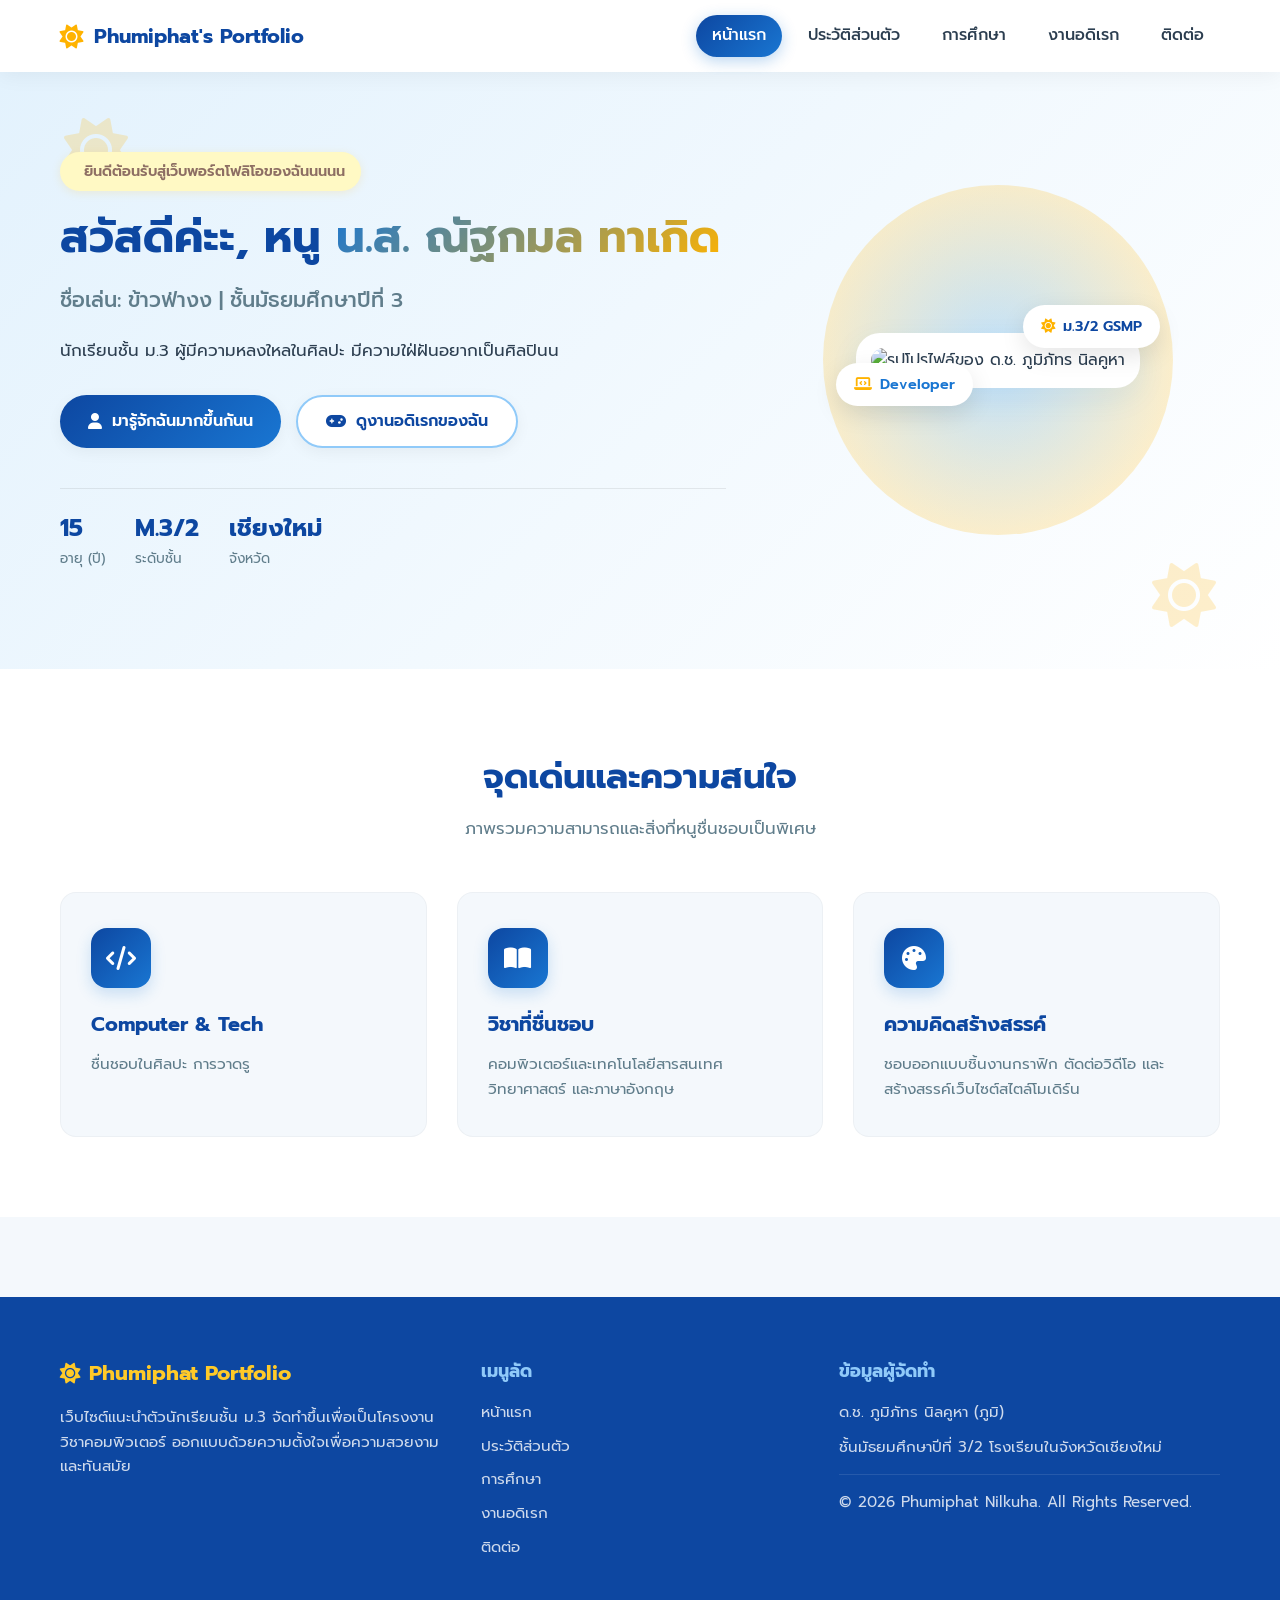
==== index.html @ 6ea79f7c "Update index.html" ====
<!DOCTYPE html>
<html lang="th">
<head>
    <meta charset="UTF-8">
    <meta name="viewport" content="width=device-width, initial-scale=1.0">
    <title>หน้าแรก - Modern Student Portfolio | น.ส. ณัฐกมล ทาเกิด</title>
    <link rel="stylesheet" href="style.css">
    <link href="https://fonts.googleapis.com/css2?family=Prompt:wght@300;400;500;600;700&display=swap" rel="stylesheet">
    <link rel="stylesheet" href="https://cdnjs.cloudflare.com/ajax/libs/font-awesome/6.4.0/css/all.min.css">
</head>
<body>
    <!-- Navigation Bar -->
    <header class="header">
        <div class="nav-container">
            <a href="index.html" class="logo">
                <i class="fa-solid fa-sun logo-icon"></i>
                <span>Phumiphat's Portfolio</span>
            </a>
            <input type="checkbox" id="nav-toggle" class="nav-toggle">
            <label for="nav-toggle" class="nav-toggle-label">
                <span></span>
            </label>
            <nav class="nav-menu">
                <a href="index.html" class="nav-link active">หน้าแรก</a>
                <a href="profile.html" class="nav-link">ประวัติส่วนตัว</a>
                <a href="education.html" class="nav-link">การศึกษา</a>
                <a href="hobby.html" class="nav-link">งานอดิเรก</a>
                <a href="contact.html" class="nav-link">ติดต่อ</a>
            </nav>
        </div>
    </header>

    <!-- Hero Section -->
    <main>
        <section class="hero-section">
            <div class="sunflower-decoration top-left"><i class="fa-solid fa-sun"></i></div>
            <div class="sunflower-decoration bottom-right"><i class="fa-solid fa-sun"></i></div>
            
            <div class="container hero-container">
                <div class="hero-content">
                    <div class="badge-welcome">
                        <i class="fa-solid fa-sparkles"></i> ยินดีต้อนรับสู่เว็บพอร์ตโฟลิโอของฉันนนนน
                    </div>
                    <h1>สวัสดีค่ะะ, หนู <span class="highlight-name">น.ส. ณัฐกมล ทาเกิด</span></h1>
                    <h2 class="hero-subtitle">ชื่อเล่น: ข้าวฟ่างง | ชั้นมัธยมศึกษาปีที่ 3</h2>
                    <p class="hero-description">
                        นักเรียนชั้น ม.3 ผู้มีความหลงใหลในศิลปะ มีความใฝ่ฝันอยากเป็นศิลปินน
                    </p>
                    <div class="hero-buttons">
                        <a href="profile.html" class="btn btn-primary">
                            <i class="fa-solid fa-user"></i> มารู้จักฉันมากขึ้นกันน
                        </a>
                        <a href="hobby.html" class="btn btn-secondary">
                            <i class="fa-solid fa-gamepad"></i> ดูงานอดิเรกของฉัน
                        </a>
                    </div>
                    <div class="hero-stats">
                        <div class="stat-item">
                            <span class="stat-num">15</span>
                            <span class="stat-label">อายุ (ปี)</span>
                        </div>
                        <div class="stat-item">
                            <span class="stat-num">M.3/2</span>
                            <span class="stat-label">ระดับชั้น</span>
                        </div>
                        <div class="stat-item">
                            <span class="stat-num">เชียงใหม่</span>
                            <span class="stat-label">จังหวัด</span>
                        </div>
                    </div>
                </div>
                
                <div class="hero-image-wrapper">
                    <div class="profile-glow-bg"></div>
                    <div class="image-card">
                        <img src="images/profile.jpg" alt="รูปโปรไฟล์ของ ด.ช. ภูมิภัทร นิลคูหา">
                        <div class="floating-badge badge-1">
                            <i class="fa-solid fa-laptop-code"></i> Developer 
                        </div>
                        <div class="floating-badge badge-2">
                            <i class="fa-solid fa-sun"></i> ม.3/2 GSMP
                        </div>
                    </div>
                </div>
            </div>
        </section>

        <!-- Quick Highlight Section -->
        <section class="highlights-section">
            <div class="container">
                <div class="section-header">
                    <h2>จุดเด่นและความสนใจ</h2>
                    <p>ภาพรวมความสามารถและสิ่งที่หนูชื่นชอบเป็นพิเศษ</p>
                </div>
                <div class="highlight-grid">
                    <div class="highlight-card">
                        <div class="icon-box"><i class="fa-solid fa-code"></i></div>
                        <h3>Computer & Tech</h3>
                        <p>ชื่นชอบในศิลปะ การวาดรู</p>
                    </div>
                    <div class="highlight-card">
                        <div class="icon-box"><i class="fa-solid fa-book-open"></i></div>
                        <h3>วิชาที่ชื่นชอบ</h3>
                        <p>คอมพิวเตอร์และเทคโนโลยีสารสนเทศ วิทยาศาสตร์ และภาษาอังกฤษ</p>
                    </div>
                    <div class="highlight-card">
                        <div class="icon-box"><i class="fa-solid fa-palette"></i></div>
                        <h3>ความคิดสร้างสรรค์</h3>
                        <p>ชอบออกแบบชิ้นงานกราฟิก ตัดต่อวิดีโอ และสร้างสรรค์เว็บไซต์สไตล์โมเดิร์น</p>
                    </div>
                </div>
            </div>
        </section>
    </main>

    <!-- Footer -->
    <footer class="footer">
        <div class="container footer-content">
            <div class="footer-col">
                <h3><i class="fa-solid fa-sun"></i> Phumiphat Portfolio</h3>
                <p>เว็บไซต์แนะนำตัวนักเรียนชั้น ม.3 จัดทำขึ้นเพื่อเป็นโครงงานวิชาคอมพิวเตอร์ ออกแบบด้วยความตั้งใจเพื่อความสวยงามและทันสมัย</p>
            </div>
            <div class="footer-col">
                <h4>เมนูลัด</h4>
                <ul>
                    <li><a href="index.html">หน้าแรก</a></li>
                    <li><a href="profile.html">ประวัติส่วนตัว</a></li>
                    <li><a href="education.html">การศึกษา</a></li>
                    <li><a href="hobby.html">งานอดิเรก</a></li>
                    <li><a href="contact.html">ติดต่อ</a></li>
                </ul>
            </div>
            <div class="footer-col">
                <h4>ข้อมูลผู้จัดทำ</h4>
                <p>ด.ช. ภูมิภัทร นิลคูหา (ภูมิ)</p>
                <p>ชั้นมัธยมศึกษาปีที่ 3/2 โรงเรียนในจังหวัดเชียงใหม่</p>
                <p class="copyright">&copy; 2026 Phumiphat Nilkuha. All Rights Reserved.</p>
            </div>
        </div>
    </footer>
</body>
</html>
---- style.css ----
/* ========================================
   CSS STYLESHEET - Modern Student Portfolio
   Color Palette: Blue & Sunny Yellow Tones
   ======================================== */

:root {
    --primary-blue: #1976D2;
    --dark-blue: #0D47A1;
    --light-blue: #42A5F5;
    --pale-blue: #E3F2FD;
    --sky-blue: #90CAF9;
    --sunny-yellow: #FFB300;
    --bright-yellow: #FFCA28;
    --light-yellow: #FFF9C4;
    --white: #FFFFFF;
    --gray-bg: #F4F8FC;
    --text-dark: #2C3E50;
    --text-muted: #607D8B;
    --shadow: 0 10px 30px rgba(25, 118, 210, 0.08);
    --shadow-hover: 0 15px 35px rgba(25, 118, 210, 0.15);
    --border-radius: 16px;
    --transition: all 0.3s ease;
}

* {
    margin: 0;
    padding: 0;
    box-sizing: border-box;
}

body {
    font-family: 'Prompt', sans-serif;
    background-color: var(--gray-bg);
    color: var(--text-dark);
    line-height: 1.6;
    overflow-x: hidden;
}

a {
    text-decoration: none;
    color: inherit;
}

ul {
    list-style: none;
}

.container {
    max-width: 1200px;
    margin: 0 auto;
    padding: 0 20px;
}

/* ========================================
   NAVIGATION BAR (Sticky & Modern)
   ======================================== */
.header {
    position: sticky;
    top: 0;
    left: 0;
    width: 100%;
    background: rgba(255, 255, 255, 0.95);
    backdrop-filter: blur(10px);
    box-shadow: 0 4px 20px rgba(0, 0, 0, 0.05);
    z-index: 1000;
}

.nav-container {
    max-width: 1200px;
    margin: 0 auto;
    padding: 15px 20px;
    display: flex;
    justify-content: space-between;
    align-items: center;
}

.logo {
    display: flex;
    align-items: center;
    gap: 10px;
    font-size: 1.25rem;
    font-weight: 700;
    color: var(--dark-blue);
}

.logo-icon {
    color: var(--sunny-yellow);
    font-size: 1.5rem;
    animation: spinSlow 10s linear infinite;
}

@keyframes spinSlow {
    0% { transform: rotate(0deg); }
    100% { transform: rotate(360deg); }
}

.nav-menu {
    display: flex;
    gap: 10px;
    align-items: center;
}

.nav-link {
    padding: 8px 16px;
    border-radius: 30px;
    font-weight: 500;
    color: var(--text-dark);
    transition: var(--transition);
}

.nav-link:hover {
    color: var(--primary-blue);
    background-color: var(--pale-blue);
}

.nav-link.active {
    color: var(--white);
    background: linear-gradient(135deg, var(--dark-blue), var(--primary-blue));
    box-shadow: 0 4px 15px rgba(25, 118, 210, 0.3);
}

.nav-toggle, .nav-toggle-label {
    display: none;
}

/* ========================================
   HERO SECTION
   ======================================== */
.hero-section {
    position: relative;
    padding: 80px 0 100px;
    background: linear-gradient(135deg, var(--pale-blue) 0%, #FFFFFF 100%);
    overflow: hidden;
}

.sunflower-decoration {
    position: absolute;
    font-size: 4rem;
    color: var(--sunny-yellow);
    opacity: 0.2;
    z-index: 1;
}

.sunflower-decoration.top-left {
    top: 30px;
    left: 5%;
    animation: floatAnim 6s ease-in-out infinite;
}

.sunflower-decoration.bottom-right {
    bottom: 20px;
    right: 5%;
    animation: floatAnim 8s ease-in-out infinite alternate;
}

@keyframes floatAnim {
    0% { transform: translateY(0px) rotate(0deg); }
    50% { transform: translateY(-15px) rotate(15deg); }
    100% { transform: translateY(0px) rotate(0deg); }
}

.hero-container {
    position: relative;
    z-index: 2;
    display: grid;
    grid-template-columns: 1.2fr 0.8fr;
    gap: 50px;
    align-items: center;
}

.hero-content {
    display: flex;
    flex-direction: column;
    gap: 20px;
}

.badge-welcome {
    display: inline-flex;
    align-items: center;
    gap: 8px;
    background-color: var(--light-yellow);
    color: #8D6E63;
    padding: 8px 16px;
    border-radius: 50px;
    font-size: 0.9rem;
    font-weight: 600;
    width: fit-content;
    box-shadow: 0 2px 10px rgba(255, 179, 0, 0.15);
}

.badge-welcome i {
    color: var(--sunny-yellow);
}

.hero-content h1 {
    font-size: 2.8rem;
    font-weight: 700;
    color: var(--dark-blue);
    line-height: 1.2;
}

.highlight-name {
    background: linear-gradient(135deg, var(--primary-blue), var(--sunny-yellow));
    -webkit-background-clip: text;
    -webkit-text-fill-color: transparent;
}

.hero-subtitle {
    font-size: 1.3rem;
    color: var(--text-muted);
    font-weight: 500;
}

.hero-description {
    font-size: 1.05rem;
    color: var(--text-dark);
    margin-bottom: 10px;
}

.hero-buttons {
    display: flex;
    gap: 15px;
    flex-wrap: wrap;
}

.btn {
    display: inline-flex;
    align-items: center;
    gap: 10px;
    padding: 12px 28px;
    border-radius: 30px;
    font-weight: 600;
    font-size: 1rem;
    transition: var(--transition);
    cursor: pointer;
    box-shadow: 0 4px 15px rgba(0,0,0,0.05);
}

.btn-primary {
    background: linear-gradient(135deg, var(--dark-blue), var(--primary-blue));
    color: var(--white);
    border: none;
}

.btn-primary:hover {
    transform: translateY(-3px);
    box-shadow: 0 8px 25px rgba(25, 118, 210, 0.3);
}

.btn-secondary {
    background-color: var(--white);
    color: var(--dark-blue);
    border: 2px solid var(--sky-blue);
}

.btn-secondary:hover {
    background-color: var(--pale-blue);
    transform: translateY(-3px);
}

.btn-large {
    padding: 15px 35px;
    font-size: 1.1rem;
}

.hero-stats {
    display: flex;
    gap: 30px;
    margin-top: 20px;
    padding-top: 20px;
    border-top: 1px solid rgba(0,0,0,0.08);
}

.stat-item {
    display: flex;
    flex-direction: column;
}

.stat-num {
    font-size: 1.5rem;
    font-weight: 700;
    color: var(--dark-blue);
}

.stat-label {
    font-size: 0.85rem;
    color: var(--text-muted);
}

/* Hero Image & Cards */
.hero-image-wrapper {
    position: relative;
    display: flex;
    justify-content: center;
    align-items: center;
}

.profile-glow-bg {
    position: absolute;
    width: 350px;
    height: 350px;
    background: radial-gradient(circle, rgba(66, 165, 245, 0.3) 0%, rgba(255, 179, 0, 0.2) 70%, transparent 100%);
    border-radius: 50%;
    z-index: 1;
}

.image-card {
    position: relative;
    z-index: 2;
    background: var(--white);
    padding: 15px;
    border-radius: 24px;
    box-shadow: var(--shadow);
    transition: var(--transition);
}

.image-card:hover {
    transform: translateY(-8px);
    box-shadow: var(--shadow-hover);
}

.image-card img {
    width: 100%;
    max-width: 360px;
    height: 400px;
    object-fit: cover;
    border-radius: 18px;
}

.floating-badge {
    position: absolute;
    background: var(--white);
    padding: 10px 18px;
    border-radius: 50px;
    font-weight: 600;
    font-size: 0.9rem;
    box-shadow: 0 8px 25px rgba(0,0,0,0.1);
    display: flex;
    align-items: center;
    gap: 8px;
    z-index: 3;
}

.badge-1 {
    top: 30px;
    left: -20px;
    color: var(--primary-blue);
}

.badge-1 i {
    color: var(--sunny-yellow);
}

.badge-2 {
    bottom: 40px;
    right: -20px;
    color: var(--dark-blue);
}

.badge-2 i {
    color: var(--sunny-yellow);
}

/* ========================================
   HIGHLIGHTS SECTION (Index)
   ======================================== */
.highlights-section {
    padding: 80px 0;
    background-color: var(--white);
}

.section-header {
    text-align: center;
    max-width: 700px;
    margin: 0 auto 50px;
}

.section-header h2 {
    font-size: 2.2rem;
    color: var(--dark-blue);
    margin-bottom: 10px;
}

.section-header p {
    color: var(--text-muted);
    font-size: 1.05rem;
}

.highlight-grid {
    display: grid;
    grid-template-columns: repeat(3, 1fr);
    gap: 30px;
}

.highlight-card {
    background: var(--gray-bg);
    padding: 35px 30px;
    border-radius: var(--border-radius);
    transition: var(--transition);
    border: 1px solid rgba(0,0,0,0.03);
}

.highlight-card:hover {
    transform: translateY(-8px);
    background: var(--white);
    box-shadow: var(--shadow-hover);
    border-color: var(--sky-blue);
}

.icon-box {
    width: 60px;
    height: 60px;
    background: linear-gradient(135deg, var(--dark-blue), var(--primary-blue));
    color: var(--white);
    display: flex;
    align-items: center;
    justify-content: center;
    border-radius: 16px;
    font-size: 1.5rem;
    margin-bottom: 20px;
    box-shadow: 0 6px 15px rgba(25, 118, 210, 0.2);
}

.highlight-card h3 {
    font-size: 1.25rem;
    color: var(--dark-blue);
    margin-bottom: 12px;
}

.highlight-card p {
    color: var(--text-muted);
    font-size: 0.95rem;
}

/* ========================================
   COMMON PAGE STYLES
   ======================================== */
.page-main {
    padding: 60px 0 90px;
}

.page-title-box {
    text-align: center;
    margin-bottom: 50px;
}

.sub-title {
    display: inline-flex;
    align-items: center;
    gap: 6px;
    font-size: 0.85rem;
    font-weight: 700;
    color: var(--sunny-yellow);
    background-color: var(--light-yellow);
    padding: 6px 14px;
    border-radius: 30px;
    margin-bottom: 15px;
    letter-spacing: 1px;
}

.page-title-box h1 {
    font-size: 2.5rem;
    color: var(--dark-blue);
    margin-bottom: 10px;
}

.page-title-box p {
    color: var(--text-muted);
    font-size: 1.1rem;
}

/* ========================================
   PROFILE PAGE STYLES
   ======================================== */
.profile-grid-layout {
    display: grid;
    grid-template-columns: 0.9fr 1.1fr;
    gap: 40px;
    align-items: start;
    margin-bottom: 40px;
}

.profile-card-left {
    background: var(--white);
    padding: 25px;
    border-radius: var(--border-radius);
    box-shadow: var(--shadow);
    text-align: center;
}

.profile-img-box img {
    width: 100%;
    height: 420px;
    object-fit: cover;
    border-radius: 12px;
}

.profile-status-badge {
    margin-top: 20px;
    display: inline-flex;
    align-items: center;
    gap: 8px;
    background-color: var(--pale-blue);
    color: var(--dark-blue);
    padding: 8px 16px;
    border-radius: 30px;
    font-weight: 600;
    font-size: 0.95rem;
}

.profile-card-right {
    background: var(--white);
    padding: 40px;
    border-radius: var(--border-radius);
    box-shadow: var(--shadow);
}

.profile-card-right h2 {
    font-size: 1.8rem;
    color: var(--dark-blue);
    margin-bottom: 25px;
    padding-bottom: 12px;
    border-bottom: 2px solid var(--pale-blue);
}

.info-table-box {
    display: flex;
    flex-direction: column;
    gap: 16px;
}

.info-row {
    display: flex;
    justify-content: space-between;
    padding: 12px 16px;
    background-color: var(--gray-bg);
    border-radius: 10px;
    transition: var(--transition);
}

.info-row:hover {
    background-color: var(--pale-blue);
    transform: translateX(4px);
}

.info-label {
    font-weight: 600;
    color: var(--dark-blue);
    display: flex;
    align-items: center;
    gap: 10px;
}

.info-label i {
    color: var(--primary-blue);
}

.info-value {
    color: var(--text-dark);
}

.about-me-box {
    background: var(--white);
    padding: 40px;
    border-radius: var(--border-radius);
    box-shadow: var(--shadow);
}

.about-me-box h3 {
    font-size: 1.5rem;
    color: var(--dark-blue);
    margin-bottom: 20px;
    display: flex;
    align-items: center;
    gap: 10px;
}

.about-me-box h3 i {
    color: var(--sunny-yellow);
}

.about-me-box p {
    color: var(--text-dark);
    font-size: 1.05rem;
    line-height: 1.8;
    margin-bottom: 25px;
}

.skills-tags {
    display: flex;
    gap: 12px;
    flex-wrap: wrap;
}

.skill-tag {
    background-color: var(--pale-blue);
    color: var(--dark-blue);
    padding: 8px 18px;
    border-radius: 30px;
    font-weight: 600;
    font-size: 0.9rem;
    border: 1px solid var(--sky-blue);
}

/* ========================================
   EDUCATION PAGE (Timeline)
   ======================================== */
.timeline-container {
    position: relative;
    max-width: 900px;
    margin: 0 auto 50px;
    padding-left: 40px;
}

.timeline-container::before {
    content: '';
    position: absolute;
    left: 15px;
    top: 10px;
    bottom: 10px;
    width: 4px;
    background: linear-gradient(to bottom, var(--dark-blue), var(--sunny-yellow));
    border-radius: 4px;
}

.timeline-item {
    position: relative;
    margin-bottom: 40px;
}

.timeline-dot {
    position: absolute;
    left: -40px;
    top: 0;
    width: 36px;
    height: 36px;
    background: var(--dark-blue);
    color: var(--white);
    border-radius: 50%;
    display: flex;
    align-items: center;
    justify-content: center;
    font-size: 0.9rem;
    box-shadow: 0 0 0 5px var(--pale-blue);
}

.future-dot {
    background: var(--sunny-yellow);
    color: var(--dark-blue);
}

.timeline-content {
    background: var(--white);
    padding: 30px;
    border-radius: var(--border-radius);
    box-shadow: var(--shadow);
    transition: var(--transition);
    border-left: 5px solid var(--primary-blue);
}

.future-content {
    border-left-color: var(--sunny-yellow);
}

.timeline-content:hover {
    transform: translateY(-5px);
    box-shadow: var(--shadow-hover);
}

.timeline-year {
    display: inline-block;
    background-color: var(--pale-blue);
    color: var(--dark-blue);
    padding: 4px 12px;
    border-radius: 20px;
    font-size: 0.85rem;
    font-weight: 600;
    margin-bottom: 10px;
}

.timeline-content h3 {
    font-size: 1.4rem;
    color: var(--dark-blue);
    margin-bottom: 8px;
}

.timeline-school {
    color: var(--primary-blue);
    font-weight: 600;
    margin-bottom: 12px;
    display: flex;
    align-items: center;
    gap: 8px;
}

.timeline-content p:not(.timeline-school) {
    color: var(--text-muted);
}

.edu-highlights-grid {
    display: grid;
    grid-template-columns: 1fr 1fr;
    gap: 30px;
    max-width: 900px;
    margin: 0 auto;
}

.edu-box {
    background: var(--white);
    padding: 35px;
    border-radius: var(--border-radius);
    box-shadow: var(--shadow);
}

.edu-box h3 {
    font-size: 1.3rem;
    color: var(--dark-blue);
    margin-bottom: 20px;
    display: flex;
    align-items: center;
    gap: 10px;
}

.edu-box h3 i {
    color: var(--sunny-yellow);
}

.edu-list {
    display: flex;
    flex-direction: column;
    gap: 12px;
}

.edu-list li {
    font-size: 1.05rem;
    color: var(--text-dark);
}

.subject-tags {
    display: flex;
    flex-direction: column;
    gap: 12px;
}

.subject-tag {
    background-color: var(--gray-bg);
    padding: 12px 16px;
    border-radius: 10px;
    font-weight: 600;
    color: var(--dark-blue);
    display: flex;
    align-items: center;
    gap: 10px;
    border: 1px solid rgba(0,0,0,0.03);
    transition: var(--transition);
}

.subject-tag:hover {
    background-color: var(--pale-blue);
    transform: translateX(4px);
}

.subject-tag i {
    color: var(--sunny-yellow);
}

/* ========================================
   HOBBY PAGE STYLES
   ======================================== */
.hobby-grid {
    display: grid;
    grid-template-columns: repeat(3, 1fr);
    gap: 30px;
}

.hobby-card {
    background: var(--white);
    padding: 35px 30px;
    border-radius: var(--border-radius);
    box-shadow: var(--shadow);
    transition: var(--transition);
    border-top: 5px solid var(--primary-blue);
    display: flex;
    flex-direction: column;
    align-items: flex-start;
}

.hobby-card:nth-child(even) {
    border-top-color: var(--sunny-yellow);
}

.hobby-card:hover {
    transform: translateY(-8px);
    box-shadow: var(--shadow-hover);
}

.hobby-icon-bg {
    width: 65px;
    height: 65px;
    background: linear-gradient(135deg, var(--pale-blue), var(--sky-blue));
    color: var(--dark-blue);
    display: flex;
    align-items: center;
    justify-content: center;
    border-radius: 18px;
    font-size: 1.7rem;
    margin-bottom: 20px;
    box-shadow: 0 6px 15px rgba(25, 118, 210, 0.1);
}

.hobby-card h3 {
    font-size: 1.3rem;
    color: var(--dark-blue);
    margin-bottom: 12px;
}

.hobby-card p {
    color: var(--text-muted);
    font-size: 0.95rem;
    margin-bottom: 20px;
    flex-grow: 1;
}

.hobby-tag {
    background-color: var(--gray-bg);
    color: var(--primary-blue);
    padding: 6px 14px;
    border-radius: 20px;
    font-size: 0.85rem;
    font-weight: 600;
}

/* ========================================
   CONTACT PAGE STYLES
   ======================================== */
.contact-layout {
    max-width: 900px;
    margin: 0 auto;
    display: flex;
    flex-direction: column;
    gap: 40px;
}

.contact-cards-grid {
    display: grid;
    grid-template-columns: repeat(2, 1fr);
    gap: 25px;
}

.contact-card-item {
    background: var(--white);
    padding: 30px;
    border-radius: var(--border-radius);
    box-shadow: var(--shadow);
    text-align: center;
    transition: var(--transition);
}

.contact-card-item:hover {
    transform: translateY(-5px);
    box-shadow: var(--shadow-hover);
}

.contact-icon-box {
    width: 60px;
    height: 60px;
    background: linear-gradient(135deg, var(--dark-blue), var(--primary-blue));
    color: var(--white);
    display: flex;
    align-items: center;
    justify-content: center;
    border-radius: 50%;
    font-size: 1.4rem;
    margin: 0 auto 20px;
    box-shadow: 0 6px 15px rgba(25, 118, 210, 0.2);
}

.contact-card-item h3 {
    font-size: 1.2rem;
    color: var(--dark-blue);
    margin-bottom: 8px;
}

.contact-card-item p {
    color: var(--text-dark);
    font-weight: 600;
    font-size: 1.05rem;
    margin-bottom: 8px;
}

.contact-hint {
    font-size: 0.85rem;
    color: var(--text-muted);
}

.cta-contact-box {
    background: linear-gradient(135deg, var(--dark-blue), var(--primary-blue));
    color: var(--white);
    padding: 50px 40px;
    border-radius: var(--border-radius);
    text-align: center;
    box-shadow: var(--shadow-hover);
    position: relative;
    overflow: hidden;
}

.cta-icon {
    font-size: 3rem;
    color: var(--sunny-yellow);
    margin-bottom: 20px;
}

.cta-contact-box h2 {
    font-size: 2rem;
    margin-bottom: 15px;
}

.cta-contact-box p {
    max-width: 650px;
    margin: 0 auto 30px;
    font-size: 1.05rem;
    opacity: 0.9;
}

.cta-contact-box .btn-primary {
    background: var(--sunny-yellow);
    color: var(--dark-blue);
    font-weight: 700;
}

.cta-contact-box .btn-primary:hover {
    background: var(--bright-yellow);
    transform: translateY(-3px);
}

/* ========================================
   FOOTER
   ======================================== */
.footer {
    background-color: var(--dark-blue);
    color: var(--white);
    padding: 60px 0 30px;
    margin-top: 80px;
}

.footer-content {
    display: grid;
    grid-template-columns: 1.2fr 1fr 1.2fr;
    gap: 40px;
    margin-bottom: 40px;
}

.footer-col h3 {
    font-size: 1.3rem;
    margin-bottom: 15px;
    display: flex;
    align-items: center;
    gap: 8px;
    color: var(--bright-yellow);
}

.footer-col h4 {
    font-size: 1.1rem;
    margin-bottom: 15px;
    color: var(--sky-blue);
}

.footer-col p {
    color: rgba(255, 255, 255, 0.8);
    font-size: 0.95rem;
    margin-bottom: 10px;
}

.footer-col ul {
    display: flex;
    flex-direction: column;
    gap: 8px;
}

.footer-col ul li a {
    color: rgba(255, 255, 255, 0.8);
    transition: var(--transition);
    font-size: 0.95rem;
}

.footer-col ul li a:hover {
    color: var(--bright-yellow);
    padding-left: 5px;
}

.copyright {
    margin-top: 15px;
    font-size: 0.85rem;
    color: rgba(255, 255, 255, 0.6);
    border-top: 1px solid rgba(255, 255, 255, 0.1);
    padding-top: 15px;
}

/* ========================================
   RESPONSIVE DESIGN (Media Queries)
   ======================================== */
@media (max-width: 992px) {
    .hero-container {
        grid-template-columns: 1fr;
        text-align: center;
        gap: 40px;
    }

    .hero-content {
        align-items: center;
    }

    .hero-buttons {
        justify-content: center;
    }

    .hero-stats {
        justify-content: center;
    }

    .highlight-grid,
    .hobby-grid {
        grid-template-columns: repeat(2, 1fr);
    }

    .profile-grid-layout {
        grid-template-columns: 1fr;
    }

    .edu-highlights-grid {
        grid-template-columns: 1fr;
    }

    .footer-content {
        grid-template-columns: 1fr;
        gap: 30px;
    }
}

@media (max-width: 768px) {
    .nav-toggle-label {
        display: block;
        cursor: pointer;
        width: 30px;
        height: 25px;
        position: relative;
    }

    .nav-toggle-label span,
    .nav-toggle-label span::before,
    .nav-toggle-label span::after {
        content: '';
        display: block;
        width: 100%;
        height: 3px;
        background-color: var(--dark-blue);
        position: absolute;
        border-radius: 3px;
        transition: var(--transition);
    }

    .nav-toggle-label span {
        top: 11px;
    }

    .nav-toggle-label span::before {
        top: -8px;
    }

    .nav-toggle-label span::after {
        top: 8px;
    }

    .nav-menu {
        position: absolute;
        top: 100%;
        left: 0;
        width: 100%;
        background: var(--white);
        flex-direction: column;
        align-items: center;
        padding: 20px 0;
        box-shadow: 0 10px 20px rgba(0,0,0,0.1);
        max-height: 0;
        overflow: hidden;
        transition: max-height 0.3s ease;
    }

    .nav-toggle:checked ~ .nav-menu {
        max-height: 350px;
    }

    .highlight-grid,
    .hobby-grid,
    .contact-cards-grid {
        grid-template-columns: 1fr;
    }

    .hero-content h1 {
        font-size: 2.2rem;
    }

    .page-title-box h1 {
        font-size: 2rem;
    }
}
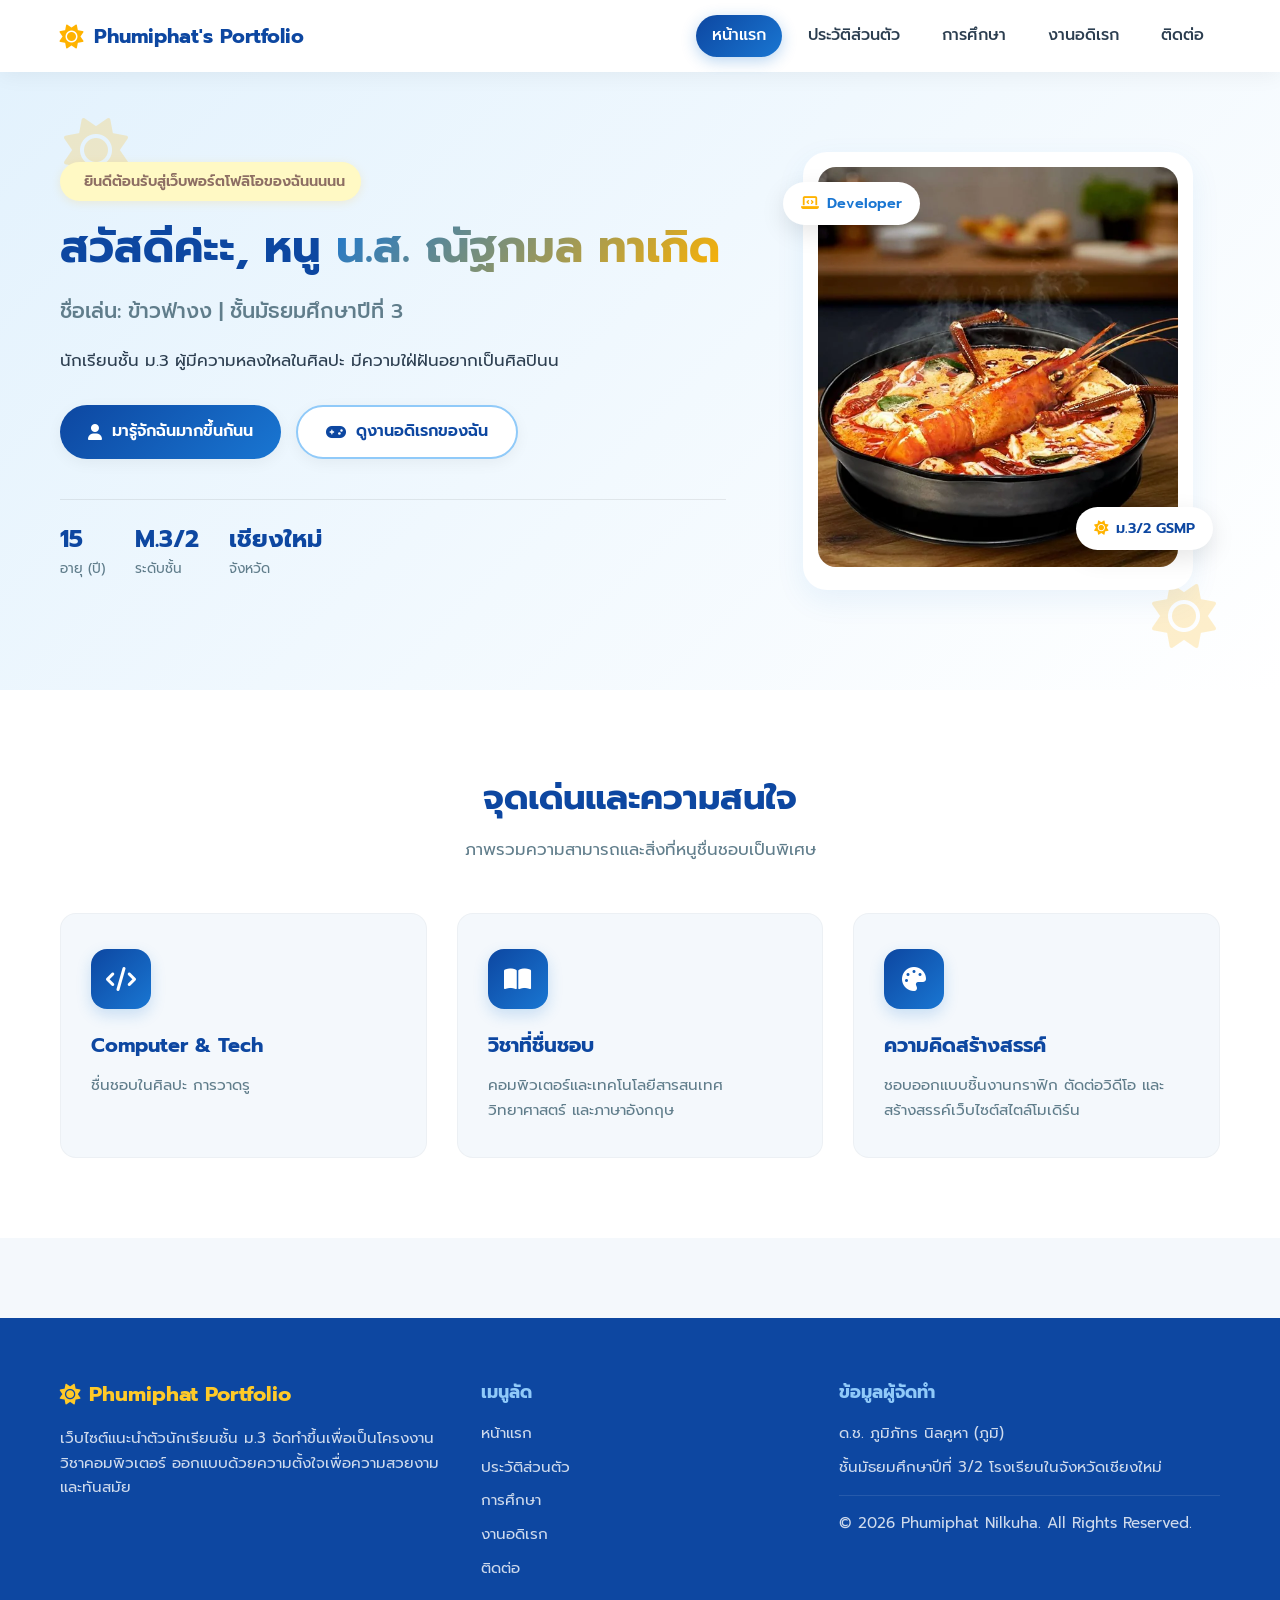
==== commit 6f878066: "Update index.html" ====
--- a/index.html
+++ b/index.html
@@ -73,7 +73,7 @@
                 <div class="hero-image-wrapper">
                     <div class="profile-glow-bg"></div>
                     <div class="image-card">
-                        <img src="images/profile.jpg" alt="รูปโปรไฟล์ของ ด.ช. ภูมิภัทร นิลคูหา">
+                        <img src="images/image2.webp" alt="รูปโปรไฟล์ของ ด.ช. ภูมิภัทร นิลคูหา">
                         <div class="floating-badge badge-1">
                             <i class="fa-solid fa-laptop-code"></i> Developer 
                         </div>
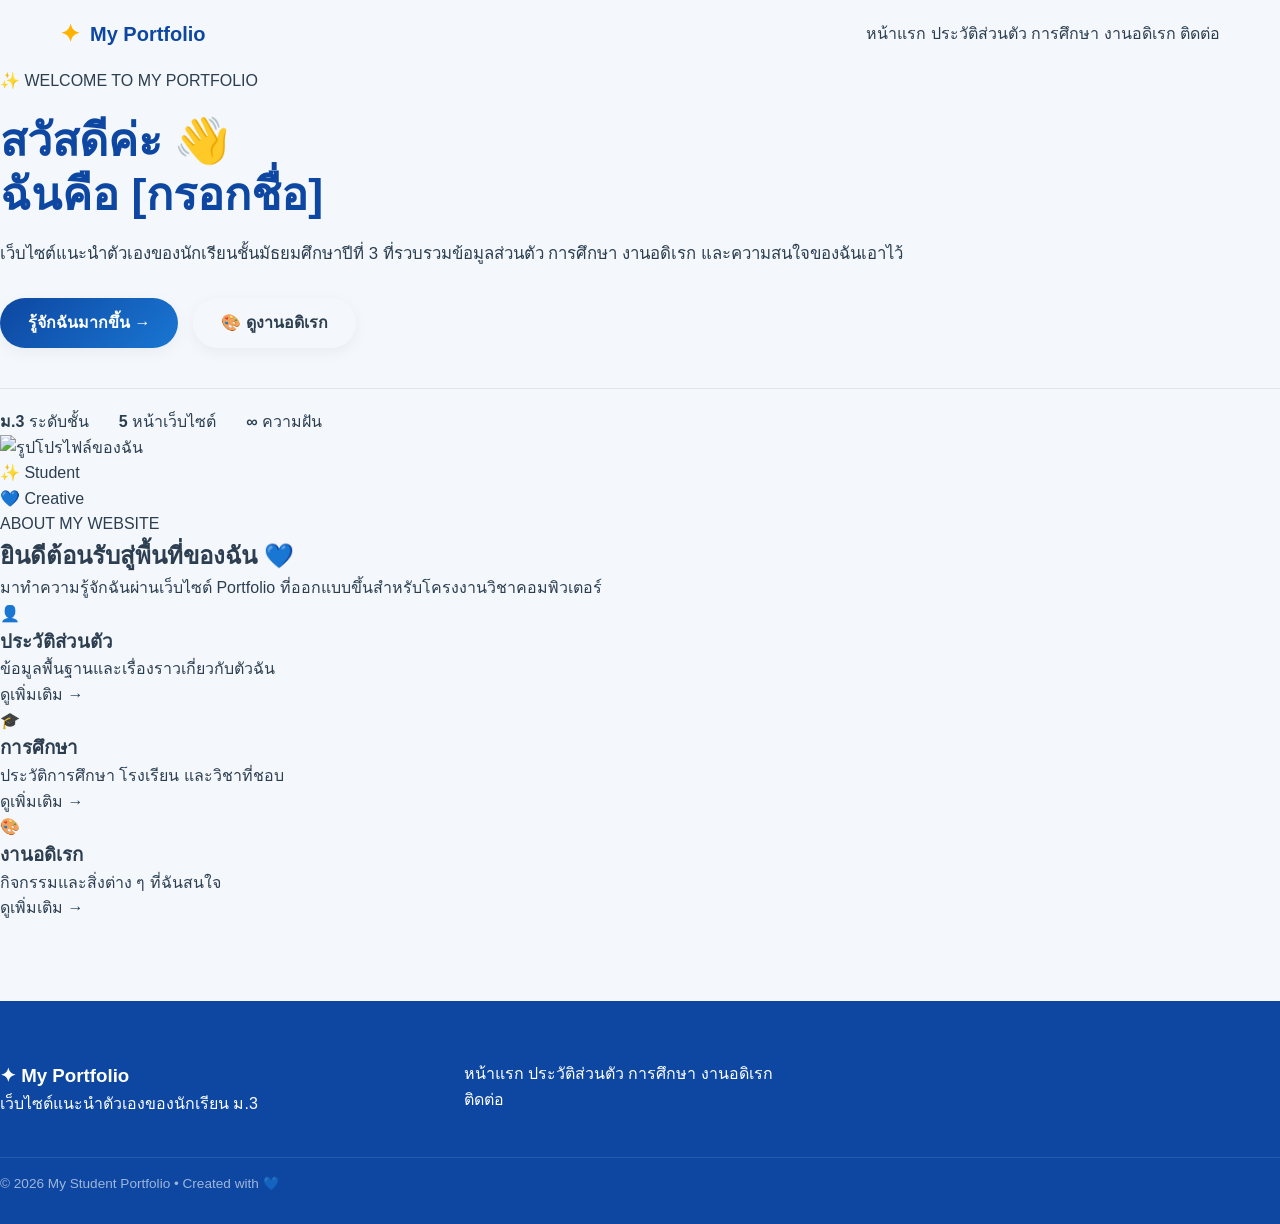
==== commit 6dcadeea: "Update index.html" ====
--- a/index.html
+++ b/index.html
@@ -3,140 +3,200 @@
 <head>
     <meta charset="UTF-8">
     <meta name="viewport" content="width=device-width, initial-scale=1.0">
-    <title>หน้าแรก - Modern Student Portfolio | น.ส. ณัฐกมล ทาเกิด</title>
+
+    <title>My Portfolio | หน้าแรก</title>
+
     <link rel="stylesheet" href="style.css">
-    <link href="https://fonts.googleapis.com/css2?family=Prompt:wght@300;400;500;600;700&display=swap" rel="stylesheet">
-    <link rel="stylesheet" href="https://cdnjs.cloudflare.com/ajax/libs/font-awesome/6.4.0/css/all.min.css">
+
+    <link rel="preconnect" href="https://fonts.googleapis.com">
+    <link rel="preconnect" href="https://fonts.gstatic.com" crossorigin>
+    <link href="https://fonts.googleapis.com/css2?family=Kanit:wght@300;400;500;600;700&family=Poppins:wght@400;500;600;700&display=swap" rel="stylesheet">
 </head>
+
 <body>
-    <!-- Navigation Bar -->
-    <header class="header">
+
+    <!-- Background Effects -->
+    <div class="background-effects">
+        <span class="orb orb-1"></span>
+        <span class="orb orb-2"></span>
+        <span class="orb orb-3"></span>
+        <span class="spark spark-1"></span>
+        <span class="spark spark-2"></span>
+        <span class="spark spark-3"></span>
+        <span class="spark spark-4"></span>
+    </div>
+
+    <!-- Navigation -->
+    <header class="navbar">
         <div class="nav-container">
+
             <a href="index.html" class="logo">
-                <i class="fa-solid fa-sun logo-icon"></i>
-                <span>Phumiphat's Portfolio</span>
+                <span class="logo-icon">✦</span>
+                <span>My Portfolio</span>
             </a>
-            <input type="checkbox" id="nav-toggle" class="nav-toggle">
-            <label for="nav-toggle" class="nav-toggle-label">
-                <span></span>
-            </label>
-            <nav class="nav-menu">
-                <a href="index.html" class="nav-link active">หน้าแรก</a>
-                <a href="profile.html" class="nav-link">ประวัติส่วนตัว</a>
-                <a href="education.html" class="nav-link">การศึกษา</a>
-                <a href="hobby.html" class="nav-link">งานอดิเรก</a>
-                <a href="contact.html" class="nav-link">ติดต่อ</a>
+
+            <nav>
+                <a href="index.html" class="active">หน้าแรก</a>
+                <a href="profile.html">ประวัติส่วนตัว</a>
+                <a href="education.html">การศึกษา</a>
+                <a href="hobby.html">งานอดิเรก</a>
+                <a href="contact.html">ติดต่อ</a>
             </nav>
+
         </div>
     </header>
 
-    <!-- Hero Section -->
+
+    <!-- Hero -->
     <main>
-        <section class="hero-section">
-            <div class="sunflower-decoration top-left"><i class="fa-solid fa-sun"></i></div>
-            <div class="sunflower-decoration bottom-right"><i class="fa-solid fa-sun"></i></div>
-            
-            <div class="container hero-container">
-                <div class="hero-content">
-                    <div class="badge-welcome">
-                        <i class="fa-solid fa-sparkles"></i> ยินดีต้อนรับสู่เว็บพอร์ตโฟลิโอของฉันนนนน
-                    </div>
-                    <h1>สวัสดีค่ะะ, หนู <span class="highlight-name">น.ส. ณัฐกมล ทาเกิด</span></h1>
-                    <h2 class="hero-subtitle">ชื่อเล่น: ข้าวฟ่างง | ชั้นมัธยมศึกษาปีที่ 3</h2>
-                    <p class="hero-description">
-                        นักเรียนชั้น ม.3 ผู้มีความหลงใหลในศิลปะ มีความใฝ่ฝันอยากเป็นศิลปินน
-                    </p>
-                    <div class="hero-buttons">
-                        <a href="profile.html" class="btn btn-primary">
-                            <i class="fa-solid fa-user"></i> มารู้จักฉันมากขึ้นกันน
-                        </a>
-                        <a href="hobby.html" class="btn btn-secondary">
-                            <i class="fa-solid fa-gamepad"></i> ดูงานอดิเรกของฉัน
-                        </a>
-                    </div>
-                    <div class="hero-stats">
-                        <div class="stat-item">
-                            <span class="stat-num">15</span>
-                            <span class="stat-label">อายุ (ปี)</span>
-                        </div>
-                        <div class="stat-item">
-                            <span class="stat-num">M.3/2</span>
-                            <span class="stat-label">ระดับชั้น</span>
-                        </div>
-                        <div class="stat-item">
-                            <span class="stat-num">เชียงใหม่</span>
-                            <span class="stat-label">จังหวัด</span>
-                        </div>
-                    </div>
-                </div>
-                
-                <div class="hero-image-wrapper">
-                    <div class="profile-glow-bg"></div>
-                    <div class="image-card">
-                        <img src="images/image2.webp" alt="รูปโปรไฟล์ของ ด.ช. ภูมิภัทร นิลคูหา">
-                        <div class="floating-badge badge-1">
-                            <i class="fa-solid fa-laptop-code"></i> Developer 
-                        </div>
-                        <div class="floating-badge badge-2">
-                            <i class="fa-solid fa-sun"></i> ม.3/2 GSMP
-                        </div>
-                    </div>
-                </div>
-            </div>
+
+        <section class="hero">
+
+            <div class="hero-content reveal">
+
+                <div class="small-title">
+                    ✨ WELCOME TO MY PORTFOLIO
+                </div>
+
+                <h1>
+                    สวัสดีค่ะ 👋
+                    <br>
+                    ฉันคือ
+                    <span class="gradient-text">[กรอกชื่อ]</span>
+                </h1>
+
+                <p class="hero-description">
+                    เว็บไซต์แนะนำตัวเองของนักเรียนชั้นมัธยมศึกษาปีที่ 3
+                    ที่รวบรวมข้อมูลส่วนตัว การศึกษา งานอดิเรก
+                    และความสนใจของฉันเอาไว้
+                </p>
+
+                <div class="hero-buttons">
+                    <a href="profile.html" class="btn btn-primary">
+                        รู้จักฉันมากขึ้น →
+                    </a>
+
+                    <a href="hobby.html" class="btn btn-outline">
+                        🎨 ดูงานอดิเรก
+                    </a>
+                </div>
+
+                <div class="hero-stats">
+
+                    <div>
+                        <strong>ม.3</strong>
+                        <span>ระดับชั้น</span>
+                    </div>
+
+                    <div>
+                        <strong>5</strong>
+                        <span>หน้าเว็บไซต์</span>
+                    </div>
+
+                    <div>
+                        <strong>∞</strong>
+                        <span>ความฝัน</span>
+                    </div>
+
+                </div>
+
+            </div>
+
+
+            <!-- Profile Visual -->
+            <div class="hero-visual reveal delay-2">
+
+                <div class="profile-decoration decoration-1"></div>
+                <div class="profile-decoration decoration-2"></div>
+
+                <div class="profile-ring">
+                    <div class="profile-image">
+                        <img
+                            src="https://placehold.co/500x600/e3f2fd/1976d2?text=PROFILE"
+                            alt="รูปโปรไฟล์ของฉัน">
+                    </div>
+                </div>
+
+                <div class="floating-card floating-card-top">
+                    ✨ Student
+                </div>
+
+                <div class="floating-card floating-card-bottom">
+                    💙 Creative
+                </div>
+
+            </div>
+
         </section>
 
-        <!-- Quick Highlight Section -->
-        <section class="highlights-section">
-            <div class="container">
-                <div class="section-header">
-                    <h2>จุดเด่นและความสนใจ</h2>
-                    <p>ภาพรวมความสามารถและสิ่งที่หนูชื่นชอบเป็นพิเศษ</p>
-                </div>
-                <div class="highlight-grid">
-                    <div class="highlight-card">
-                        <div class="icon-box"><i class="fa-solid fa-code"></i></div>
-                        <h3>Computer & Tech</h3>
-                        <p>ชื่นชอบในศิลปะ การวาดรู</p>
-                    </div>
-                    <div class="highlight-card">
-                        <div class="icon-box"><i class="fa-solid fa-book-open"></i></div>
-                        <h3>วิชาที่ชื่นชอบ</h3>
-                        <p>คอมพิวเตอร์และเทคโนโลยีสารสนเทศ วิทยาศาสตร์ และภาษาอังกฤษ</p>
-                    </div>
-                    <div class="highlight-card">
-                        <div class="icon-box"><i class="fa-solid fa-palette"></i></div>
-                        <h3>ความคิดสร้างสรรค์</h3>
-                        <p>ชอบออกแบบชิ้นงานกราฟิก ตัดต่อวิดีโอ และสร้างสรรค์เว็บไซต์สไตล์โมเดิร์น</p>
-                    </div>
-                </div>
-            </div>
+
+        <!-- Intro Section -->
+        <section class="section reveal">
+
+            <div class="section-heading">
+                <span>ABOUT MY WEBSITE</span>
+                <h2>ยินดีต้อนรับสู่พื้นที่ของฉัน 💙</h2>
+                <p>
+                    มาทำความรู้จักฉันผ่านเว็บไซต์ Portfolio
+                    ที่ออกแบบขึ้นสำหรับโครงงานวิชาคอมพิวเตอร์
+                </p>
+            </div>
+
+            <div class="feature-grid">
+
+                <a href="profile.html" class="feature-card">
+                    <div class="feature-icon">👤</div>
+                    <h3>ประวัติส่วนตัว</h3>
+                    <p>ข้อมูลพื้นฐานและเรื่องราวเกี่ยวกับตัวฉัน</p>
+                    <span>ดูเพิ่มเติม →</span>
+                </a>
+
+                <a href="education.html" class="feature-card">
+                    <div class="feature-icon">🎓</div>
+                    <h3>การศึกษา</h3>
+                    <p>ประวัติการศึกษา โรงเรียน และวิชาที่ชอบ</p>
+                    <span>ดูเพิ่มเติม →</span>
+                </a>
+
+                <a href="hobby.html" class="feature-card">
+                    <div class="feature-icon">🎨</div>
+                    <h3>งานอดิเรก</h3>
+                    <p>กิจกรรมและสิ่งต่าง ๆ ที่ฉันสนใจ</p>
+                    <span>ดูเพิ่มเติม →</span>
+                </a>
+
+            </div>
+
         </section>
+
     </main>
+
 
     <!-- Footer -->
     <footer class="footer">
-        <div class="container footer-content">
-            <div class="footer-col">
-                <h3><i class="fa-solid fa-sun"></i> Phumiphat Portfolio</h3>
-                <p>เว็บไซต์แนะนำตัวนักเรียนชั้น ม.3 จัดทำขึ้นเพื่อเป็นโครงงานวิชาคอมพิวเตอร์ ออกแบบด้วยความตั้งใจเพื่อความสวยงามและทันสมัย</p>
-            </div>
-            <div class="footer-col">
-                <h4>เมนูลัด</h4>
-                <ul>
-                    <li><a href="index.html">หน้าแรก</a></li>
-                    <li><a href="profile.html">ประวัติส่วนตัว</a></li>
-                    <li><a href="education.html">การศึกษา</a></li>
-                    <li><a href="hobby.html">งานอดิเรก</a></li>
-                    <li><a href="contact.html">ติดต่อ</a></li>
-                </ul>
-            </div>
-            <div class="footer-col">
-                <h4>ข้อมูลผู้จัดทำ</h4>
-                <p>ด.ช. ภูมิภัทร นิลคูหา (ภูมิ)</p>
-                <p>ชั้นมัธยมศึกษาปีที่ 3/2 โรงเรียนในจังหวัดเชียงใหม่</p>
-                <p class="copyright">&copy; 2026 Phumiphat Nilkuha. All Rights Reserved.</p>
-            </div>
+
+        <div class="footer-content">
+
+            <div>
+                <h3>✦ My Portfolio</h3>
+                <p>เว็บไซต์แนะนำตัวเองของนักเรียน ม.3</p>
+            </div>
+
+            <div class="footer-links">
+                <a href="index.html">หน้าแรก</a>
+                <a href="profile.html">ประวัติส่วนตัว</a>
+                <a href="education.html">การศึกษา</a>
+                <a href="hobby.html">งานอดิเรก</a>
+                <a href="contact.html">ติดต่อ</a>
+            </div>
+
         </div>
+
+        <div class="copyright">
+            © 2026 My Student Portfolio • Created with 💙
+        </div>
+
     </footer>
+
 </body>
 </html>
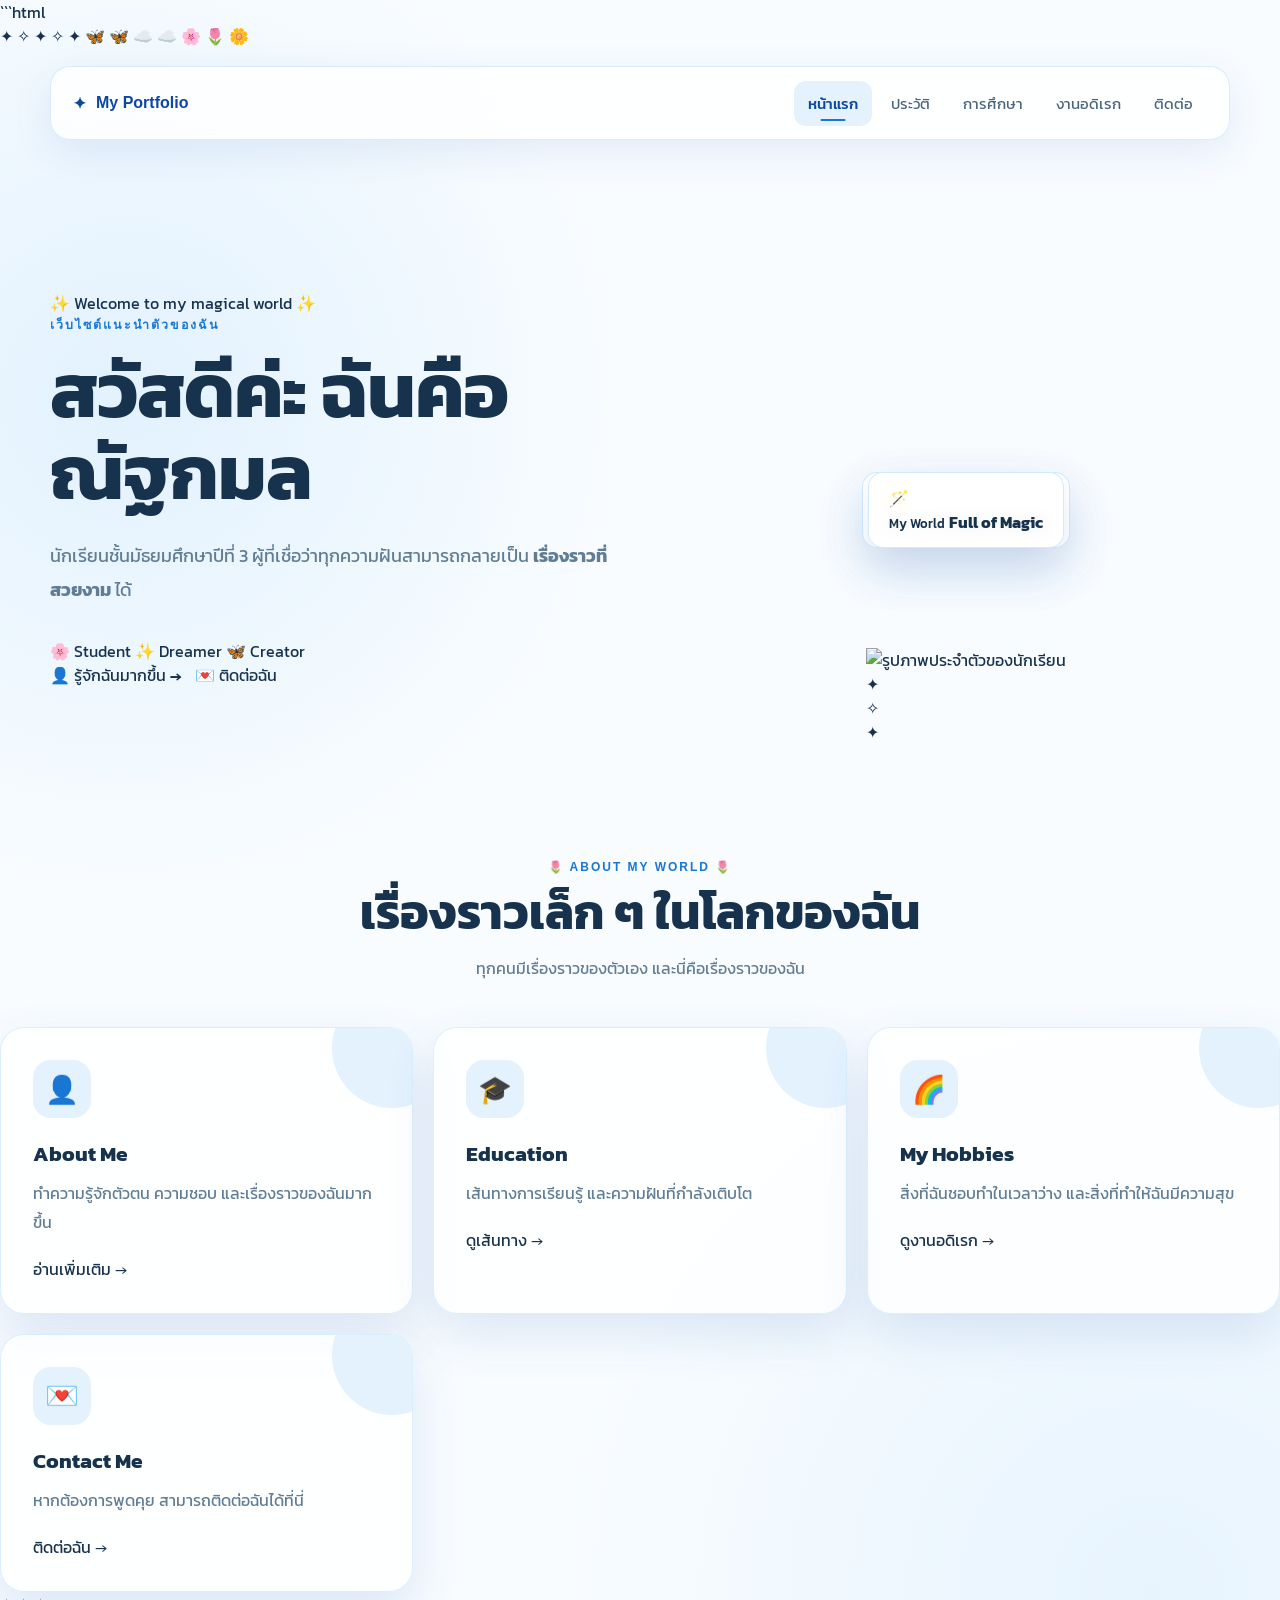
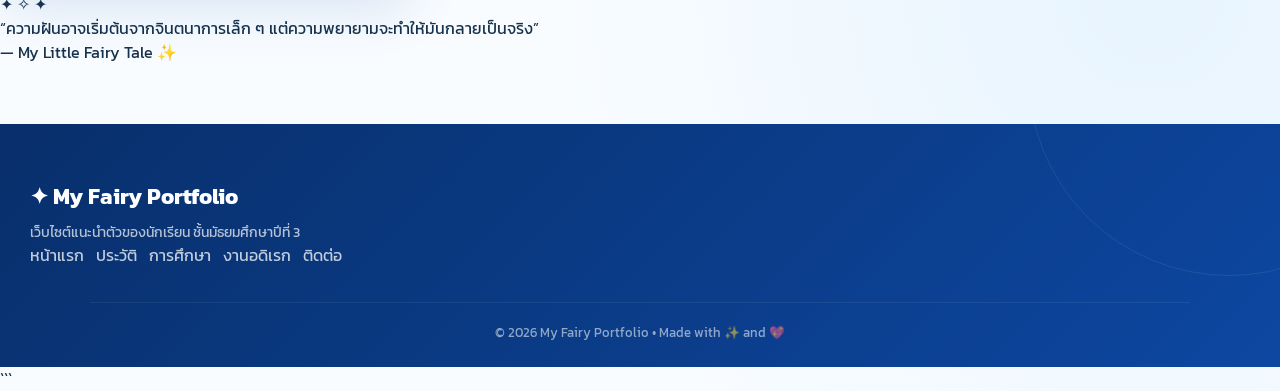
==== commit 8ba14068: "Update index.html" ====
--- a/index.html
+++ b/index.html
@@ -1,29 +1,38 @@
+```html
 <!DOCTYPE html>
 <html lang="th">
 <head>
     <meta charset="UTF-8">
     <meta name="viewport" content="width=device-width, initial-scale=1.0">
 
-    <title>My Portfolio | หน้าแรก</title>
-
-    <link rel="stylesheet" href="style.css">
+    <title>My Fairy Portfolio | หน้าแรก</title>
 
     <link rel="preconnect" href="https://fonts.googleapis.com">
     <link rel="preconnect" href="https://fonts.gstatic.com" crossorigin>
-    <link href="https://fonts.googleapis.com/css2?family=Kanit:wght@300;400;500;600;700&family=Poppins:wght@400;500;600;700&display=swap" rel="stylesheet">
+    <link href="https://fonts.googleapis.com/css2?family=Itim&family=Kanit:wght@300;400;500;600;700&display=swap" rel="stylesheet">
+
+    <link rel="stylesheet" href="style.css">
 </head>
 
-<body>
-
-    <!-- Background Effects -->
-    <div class="background-effects">
-        <span class="orb orb-1"></span>
-        <span class="orb orb-2"></span>
-        <span class="orb orb-3"></span>
-        <span class="spark spark-1"></span>
-        <span class="spark spark-2"></span>
-        <span class="spark spark-3"></span>
-        <span class="spark spark-4"></span>
+<body class="fairy-home">
+
+    <!-- Magical Background -->
+    <div class="magic-background">
+        <span class="star star-1">✦</span>
+        <span class="star star-2">✧</span>
+        <span class="star star-3">✦</span>
+        <span class="star star-4">✧</span>
+        <span class="star star-5">✦</span>
+
+        <span class="butterfly butterfly-1">🦋</span>
+        <span class="butterfly butterfly-2">🦋</span>
+
+        <span class="cloud cloud-1">☁️</span>
+        <span class="cloud cloud-2">☁️</span>
+
+        <span class="flower flower-1">🌸</span>
+        <span class="flower flower-2">🌷</span>
+        <span class="flower flower-3">🌼</span>
     </div>
 
     <!-- Navigation -->
@@ -31,13 +40,13 @@
         <div class="nav-container">
 
             <a href="index.html" class="logo">
-                <span class="logo-icon">✦</span>
+                <span class="logo-magic">✦</span>
                 <span>My Portfolio</span>
             </a>
 
-            <nav>
+            <nav class="nav-menu">
                 <a href="index.html" class="active">หน้าแรก</a>
-                <a href="profile.html">ประวัติส่วนตัว</a>
+                <a href="profile.html">ประวัติ</a>
                 <a href="education.html">การศึกษา</a>
                 <a href="hobby.html">งานอดิเรก</a>
                 <a href="contact.html">ติดต่อ</a>
@@ -52,77 +61,95 @@
 
         <section class="hero">
 
-            <div class="hero-content reveal">
-
-                <div class="small-title">
-                    ✨ WELCOME TO MY PORTFOLIO
-                </div>
+            <div class="hero-content">
+
+                <div class="magic-label">
+                    ✨ Welcome to my magical world ✨
+                </div>
+
+                <p class="small-title">
+                    เว็บไซต์แนะนำตัวของฉัน
+                </p>
 
                 <h1>
-                    สวัสดีค่ะ 👋
-                    <br>
-                    ฉันคือ
-                    <span class="gradient-text">[กรอกชื่อ]</span>
+                    สวัสดีค่ะ
+                    <span>ฉันคือ</span>
+                    <strong>ณัฐกมล</strong>
                 </h1>
 
                 <p class="hero-description">
-                    เว็บไซต์แนะนำตัวเองของนักเรียนชั้นมัธยมศึกษาปีที่ 3
-                    ที่รวบรวมข้อมูลส่วนตัว การศึกษา งานอดิเรก
-                    และความสนใจของฉันเอาไว้
-                </p>
+                    นักเรียนชั้นมัธยมศึกษาปีที่ 3
+                    ผู้ที่เชื่อว่าทุกความฝันสามารถกลายเป็น
+                    <b>เรื่องราวที่สวยงาม</b> ได้
+                </p>
+
+                <div class="hero-tags">
+                    <span>🌸 Student</span>
+                    <span>✨ Dreamer</span>
+                    <span>🦋 Creator</span>
+                </div>
 
                 <div class="hero-buttons">
-                    <a href="profile.html" class="btn btn-primary">
-                        รู้จักฉันมากขึ้น →
+
+                    <a href="profile.html" class="magic-button primary-button">
+                        <span>👤</span>
+                        รู้จักฉันมากขึ้น
+                        <b>→</b>
                     </a>
 
-                    <a href="hobby.html" class="btn btn-outline">
-                        🎨 ดูงานอดิเรก
+                    <a href="contact.html" class="magic-button secondary-button">
+                        <span>💌</span>
+                        ติดต่อฉัน
                     </a>
-                </div>
-
-                <div class="hero-stats">
-
+
+                </div>
+
+            </div>
+
+
+            <!-- Hero Visual -->
+            <div class="hero-visual">
+
+                <div class="moon-glow"></div>
+
+                <div class="magical-ring ring-one"></div>
+                <div class="magical-ring ring-two"></div>
+                <div class="magical-ring ring-three"></div>
+
+                <div class="profile-orbit">
+
+                    <div class="profile-frame">
+
+                        <img
+                            src="https://placehold.co/600x700/e3f2fd/0d47a1?text=YOUR+PHOTO"
+                            alt="รูปภาพประจำตัวของนักเรียน"
+                        >
+
+                        <div class="photo-sparkle sparkle-a">✦</div>
+                        <div class="photo-sparkle sparkle-b">✧</div>
+                        <div class="photo-sparkle sparkle-c">✦</div>
+
+                    </div>
+
+                </div>
+
+
+                <!-- Floating Cards -->
+
+                <div class="floating-card card-top">
+                    <span>🌟</span>
                     <div>
-                        <strong>ม.3</strong>
-                        <span>ระดับชั้น</span>
+                        <small>My Dream</small>
+                        <b>Keep Growing</b>
                     </div>
-
+                </div>
+
+                <div class="floating-card card-bottom">
+                    <span>🪄</span>
                     <div>
-                        <strong>5</strong>
-                        <span>หน้าเว็บไซต์</span>
+                        <small>My World</small>
+                        <b>Full of Magic</b>
                     </div>
-
-                    <div>
-                        <strong>∞</strong>
-                        <span>ความฝัน</span>
-                    </div>
-
-                </div>
-
-            </div>
-
-
-            <!-- Profile Visual -->
-            <div class="hero-visual reveal delay-2">
-
-                <div class="profile-decoration decoration-1"></div>
-                <div class="profile-decoration decoration-2"></div>
-
-                <div class="profile-ring">
-                    <div class="profile-image">
-                        <img
-                            src="https://placehold.co/500x600/e3f2fd/1976d2?text=PROFILE"
-                            alt="รูปโปรไฟล์ของฉัน">
-                    </div>
-                </div>
-
-                <div class="floating-card floating-card-top">
-                    ✨ Student
-                </div>
-
-                <div class="floating-card floating-card-bottom">
-                    💙 Creative
                 </div>
 
             </div>
@@ -130,61 +157,104 @@
         </section>
 
 
-        <!-- Intro Section -->
-        <section class="section reveal">
+        <!-- Magical Introduction -->
+
+        <section class="intro-section">
 
             <div class="section-heading">
-                <span>ABOUT MY WEBSITE</span>
-                <h2>ยินดีต้อนรับสู่พื้นที่ของฉัน 💙</h2>
+                <span>🌷 ABOUT MY WORLD 🌷</span>
+                <h2>เรื่องราวเล็ก ๆ ในโลกของฉัน</h2>
                 <p>
-                    มาทำความรู้จักฉันผ่านเว็บไซต์ Portfolio
-                    ที่ออกแบบขึ้นสำหรับโครงงานวิชาคอมพิวเตอร์
-                </p>
-            </div>
+                    ทุกคนมีเรื่องราวของตัวเอง และนี่คือเรื่องราวของฉัน
+                </p>
+            </div>
+
 
             <div class="feature-grid">
 
-                <a href="profile.html" class="feature-card">
+                <article class="feature-card pink">
                     <div class="feature-icon">👤</div>
-                    <h3>ประวัติส่วนตัว</h3>
-                    <p>ข้อมูลพื้นฐานและเรื่องราวเกี่ยวกับตัวฉัน</p>
-                    <span>ดูเพิ่มเติม →</span>
-                </a>
-
-                <a href="education.html" class="feature-card">
+                    <h3>About Me</h3>
+                    <p>
+                        ทำความรู้จักตัวตน ความชอบ
+                        และเรื่องราวของฉันมากขึ้น
+                    </p>
+                    <a href="profile.html">อ่านเพิ่มเติม →</a>
+                </article>
+
+
+                <article class="feature-card blue">
                     <div class="feature-icon">🎓</div>
-                    <h3>การศึกษา</h3>
-                    <p>ประวัติการศึกษา โรงเรียน และวิชาที่ชอบ</p>
-                    <span>ดูเพิ่มเติม →</span>
-                </a>
-
-                <a href="hobby.html" class="feature-card">
-                    <div class="feature-icon">🎨</div>
-                    <h3>งานอดิเรก</h3>
-                    <p>กิจกรรมและสิ่งต่าง ๆ ที่ฉันสนใจ</p>
-                    <span>ดูเพิ่มเติม →</span>
-                </a>
+                    <h3>Education</h3>
+                    <p>
+                        เส้นทางการเรียนรู้
+                        และความฝันที่กำลังเติบโต
+                    </p>
+                    <a href="education.html">ดูเส้นทาง →</a>
+                </article>
+
+
+                <article class="feature-card purple">
+                    <div class="feature-icon">🌈</div>
+                    <h3>My Hobbies</h3>
+                    <p>
+                        สิ่งที่ฉันชอบทำในเวลาว่าง
+                        และสิ่งที่ทำให้ฉันมีความสุข
+                    </p>
+                    <a href="hobby.html">ดูงานอดิเรก →</a>
+                </article>
+
+
+                <article class="feature-card yellow">
+                    <div class="feature-icon">💌</div>
+                    <h3>Contact Me</h3>
+                    <p>
+                        หากต้องการพูดคุย
+                        สามารถติดต่อฉันได้ที่นี่
+                    </p>
+                    <a href="contact.html">ติดต่อฉัน →</a>
+                </article>
 
             </div>
 
         </section>
 
+
+        <!-- Quote -->
+
+        <section class="magic-quote">
+
+            <div class="quote-stars">✦ ✧ ✦</div>
+
+            <blockquote>
+                “ความฝันอาจเริ่มต้นจากจินตนาการเล็ก ๆ
+                แต่ความพยายามจะทำให้มันกลายเป็นจริง”
+            </blockquote>
+
+            <p>— My Little Fairy Tale ✨</p>
+
+        </section>
+
     </main>
 
 
     <!-- Footer -->
+
     <footer class="footer">
 
-        <div class="footer-content">
+        <div class="footer-inner">
 
             <div>
-                <h3>✦ My Portfolio</h3>
-                <p>เว็บไซต์แนะนำตัวเองของนักเรียน ม.3</p>
+                <h3>✦ My Fairy Portfolio</h3>
+                <p>
+                    เว็บไซต์แนะนำตัวของนักเรียน
+                    ชั้นมัธยมศึกษาปีที่ 3
+                </p>
             </div>
 
             <div class="footer-links">
                 <a href="index.html">หน้าแรก</a>
-                <a href="profile.html">ประวัติส่วนตัว</a>
+                <a href="profile.html">ประวัติ</a>
                 <a href="education.html">การศึกษา</a>
                 <a href="hobby.html">งานอดิเรก</a>
                 <a href="contact.html">ติดต่อ</a>
@@ -193,10 +263,11 @@
         </div>
 
         <div class="copyright">
-            © 2026 My Student Portfolio • Created with 💙
+            © 2026 My Fairy Portfolio • Made with ✨ and 💖
         </div>
 
     </footer>
 
 </body>
 </html>
+```
--- a/style.css
+++ b/style.css
@@ -1,26 +1,37 @@
-/* ========================================
-   CSS STYLESHEET - Modern Student Portfolio
-   Color Palette: Blue & Sunny Yellow Tones
-   ======================================== */
+/* =========================================================
+   MY PORTFOLIO
+   Modern Animated Student Portfolio
+   ========================================================= */
+
+
+/* =========================
+   ROOT
+   ========================= */
 
 :root {
-    --primary-blue: #1976D2;
-    --dark-blue: #0D47A1;
-    --light-blue: #42A5F5;
-    --pale-blue: #E3F2FD;
-    --sky-blue: #90CAF9;
-    --sunny-yellow: #FFB300;
-    --bright-yellow: #FFCA28;
-    --light-yellow: #FFF9C4;
+
+    --blue-dark: #0D47A1;
+    --blue: #1976D2;
+    --blue-light: #42A5F5;
+    --blue-soft: #90CAF9;
+    --blue-pale: #E3F2FD;
+
     --white: #FFFFFF;
-    --gray-bg: #F4F8FC;
-    --text-dark: #2C3E50;
-    --text-muted: #607D8B;
-    --shadow: 0 10px 30px rgba(25, 118, 210, 0.08);
-    --shadow-hover: 0 15px 35px rgba(25, 118, 210, 0.15);
-    --border-radius: 16px;
-    --transition: all 0.3s ease;
-}
+    --text: #17324D;
+    --text-light: #607D94;
+
+    --shadow: 0 20px 50px rgba(13, 71, 161, 0.12);
+    --shadow-hover: 0 30px 70px rgba(13, 71, 161, 0.22);
+
+    --radius: 24px;
+
+    --transition: 0.35s ease;
+}
+
+
+/* =========================
+   RESET
+   ========================= */
 
 * {
     margin: 0;
@@ -28,11 +39,31 @@
     box-sizing: border-box;
 }
 
+html {
+    scroll-behavior: smooth;
+}
+
 body {
-    font-family: 'Prompt', sans-serif;
-    background-color: var(--gray-bg);
-    color: var(--text-dark);
-    line-height: 1.6;
+
+    font-family: "Kanit", sans-serif;
+
+    color: var(--text);
+
+    background:
+        radial-gradient(
+            circle at 10% 20%,
+            rgba(66, 165, 245, 0.12),
+            transparent 25%
+        ),
+        radial-gradient(
+            circle at 90% 80%,
+            rgba(144, 202, 249, 0.16),
+            transparent 30%
+        ),
+        #f8fcff;
+
+    min-height: 100vh;
+
     overflow-x: hidden;
 }
 
@@ -41,1066 +72,2606 @@
     color: inherit;
 }
 
-ul {
-    list-style: none;
-}
-
-.container {
-    max-width: 1200px;
+img {
+    max-width: 100%;
+    display: block;
+}
+
+button,
+a {
+    -webkit-tap-highlight-color: transparent;
+}
+
+
+/* =========================
+   BACKGROUND ANIMATION
+   ========================= */
+
+.background-effects {
+
+    position: fixed;
+
+    inset: 0;
+
+    pointer-events: none;
+
+    overflow: hidden;
+
+    z-index: -1;
+}
+
+.orb {
+
+    position: absolute;
+
+    border-radius: 50%;
+
+    filter: blur(3px);
+
+    opacity: 0.35;
+
+    animation: floatOrb 10s ease-in-out infinite;
+}
+
+.orb-1 {
+
+    width: 350px;
+    height: 350px;
+
+    background: rgba(66, 165, 245, 0.22);
+
+    top: 8%;
+    left: -120px;
+}
+
+.orb-2 {
+
+    width: 280px;
+    height: 280px;
+
+    background: rgba(144, 202, 249, 0.25);
+
+    right: -80px;
+    top: 40%;
+
+    animation-delay: -3s;
+}
+
+.orb-3 {
+
+    width: 220px;
+    height: 220px;
+
+    background: rgba(25, 118, 210, 0.12);
+
+    bottom: 5%;
+    left: 45%;
+
+    animation-delay: -6s;
+}
+
+
+@keyframes floatOrb {
+
+    0%,
+    100% {
+        transform: translate(0, 0) scale(1);
+    }
+
+    50% {
+        transform: translate(30px, -35px) scale(1.08);
+    }
+}
+
+
+/* Spark */
+
+.spark {
+
+    position: absolute;
+
+    width: 7px;
+    height: 7px;
+
+    border-radius: 50%;
+
+    background: var(--blue-light);
+
+    box-shadow:
+        0 0 12px var(--blue-light),
+        0 0 25px rgba(66, 165, 245, 0.5);
+
+    animation: sparkle 4s ease-in-out infinite;
+}
+
+.spark-1 {
+    top: 20%;
+    left: 20%;
+}
+
+.spark-2 {
+    top: 35%;
+    right: 18%;
+    animation-delay: -1s;
+}
+
+.spark-3 {
+    bottom: 25%;
+    left: 15%;
+    animation-delay: -2s;
+}
+
+.spark-4 {
+    bottom: 15%;
+    right: 30%;
+    animation-delay: -3s;
+}
+
+
+@keyframes sparkle {
+
+    0%,
+    100% {
+        opacity: 0.25;
+        transform: scale(0.7);
+    }
+
+    50% {
+        opacity: 1;
+        transform: scale(1.5);
+    }
+}
+
+
+/* =========================
+   NAVBAR
+   ========================= */
+
+.navbar {
+
+    position: sticky;
+
+    top: 18px;
+
+    z-index: 100;
+
+    width: min(1180px, calc(100% - 32px));
+
+    margin: 18px auto 0;
+
+    background: rgba(255, 255, 255, 0.78);
+
+    backdrop-filter: blur(18px);
+
+    -webkit-backdrop-filter: blur(18px);
+
+    border: 1px solid rgba(144, 202, 249, 0.35);
+
+    border-radius: 20px;
+
+    box-shadow: 0 12px 40px rgba(13, 71, 161, 0.09);
+
+    animation: navDrop 0.8s ease both;
+}
+
+
+@keyframes navDrop {
+
+    from {
+        opacity: 0;
+        transform: translateY(-25px);
+    }
+
+    to {
+        opacity: 1;
+        transform: translateY(0);
+    }
+}
+
+
+.nav-container {
+
+    min-height: 72px;
+
+    display: flex;
+
+    align-items: center;
+
+    justify-content: space-between;
+
+    gap: 25px;
+
+    padding: 10px 22px;
+}
+
+
+.logo {
+
+    display: flex;
+
+    align-items: center;
+
+    gap: 10px;
+
+    font-family: "Poppins", sans-serif;
+
+    font-weight: 700;
+
+    color: var(--blue-dark);
+
+    white-space: nowrap;
+}
+
+
+.logo-icon {
+
+    width: 38px;
+    height: 38px;
+
+    display: grid;
+
+    place-items: center;
+
+    border-radius: 13px;
+
+    color: white;
+
+    background:
+        linear-gradient(
+            135deg,
+            var(--blue-dark),
+            var(--blue-light)
+        );
+
+    box-shadow: 0 8px 20px rgba(25, 118, 210, 0.25);
+
+    animation: logoSpin 6s linear infinite;
+}
+
+
+@keyframes logoSpin {
+
+    0%,
+    90% {
+        transform: rotate(0deg);
+    }
+
+    95% {
+        transform: rotate(12deg);
+    }
+
+    100% {
+        transform: rotate(0deg);
+    }
+}
+
+
+nav {
+
+    display: flex;
+
+    align-items: center;
+
+    gap: 5px;
+}
+
+nav a {
+
+    position: relative;
+
+    padding: 11px 14px;
+
+    border-radius: 12px;
+
+    color: #48657d;
+
+    font-size: 0.95rem;
+
+    transition: var(--transition);
+}
+
+
+nav a::after {
+
+    content: "";
+
+    position: absolute;
+
+    left: 50%;
+
+    bottom: 5px;
+
+    width: 0;
+
+    height: 2px;
+
+    border-radius: 10px;
+
+    background: var(--blue);
+
+    transform: translateX(-50%);
+
+    transition: var(--transition);
+}
+
+
+nav a:hover {
+
+    color: var(--blue);
+
+    background: var(--blue-pale);
+
+    transform: translateY(-2px);
+}
+
+
+nav a:hover::after,
+nav a.active::after {
+
+    width: 25px;
+}
+
+
+nav a.active {
+
+    color: var(--blue-dark);
+
+    background: var(--blue-pale);
+
+    font-weight: 500;
+}
+
+
+/* =========================
+   HERO
+   ========================= */
+
+.hero {
+
+    width: min(1180px, calc(100% - 32px));
+
+    min-height: 720px;
+
     margin: 0 auto;
-    padding: 0 20px;
-}
-
-/* ========================================
-   NAVIGATION BAR (Sticky & Modern)
-   ======================================== */
-.header {
-    position: sticky;
-    top: 0;
-    left: 0;
-    width: 100%;
-    background: rgba(255, 255, 255, 0.95);
-    backdrop-filter: blur(10px);
-    box-shadow: 0 4px 20px rgba(0, 0, 0, 0.05);
-    z-index: 1000;
-}
-
-.nav-container {
-    max-width: 1200px;
-    margin: 0 auto;
-    padding: 15px 20px;
-    display: flex;
-    justify-content: space-between;
+
+    display: grid;
+
+    grid-template-columns: 1.05fr 0.95fr;
+
     align-items: center;
-}
-
-.logo {
-    display: flex;
-    align-items: center;
-    gap: 10px;
-    font-size: 1.25rem;
-    font-weight: 700;
-    color: var(--dark-blue);
-}
-
-.logo-icon {
-    color: var(--sunny-yellow);
-    font-size: 1.5rem;
-    animation: spinSlow 10s linear infinite;
-}
-
-@keyframes spinSlow {
-    0% { transform: rotate(0deg); }
-    100% { transform: rotate(360deg); }
-}
-
-.nav-menu {
-    display: flex;
-    gap: 10px;
-    align-items: center;
-}
-
-.nav-link {
-    padding: 8px 16px;
-    border-radius: 30px;
-    font-weight: 500;
-    color: var(--text-dark);
-    transition: var(--transition);
-}
-
-.nav-link:hover {
-    color: var(--primary-blue);
-    background-color: var(--pale-blue);
-}
-
-.nav-link.active {
-    color: var(--white);
-    background: linear-gradient(135deg, var(--dark-blue), var(--primary-blue));
-    box-shadow: 0 4px 15px rgba(25, 118, 210, 0.3);
-}
-
-.nav-toggle, .nav-toggle-label {
-    display: none;
-}
-
-/* ========================================
-   HERO SECTION
-   ======================================== */
-.hero-section {
-    position: relative;
-    padding: 80px 0 100px;
-    background: linear-gradient(135deg, var(--pale-blue) 0%, #FFFFFF 100%);
-    overflow: hidden;
-}
-
-.sunflower-decoration {
-    position: absolute;
-    font-size: 4rem;
-    color: var(--sunny-yellow);
-    opacity: 0.2;
-    z-index: 1;
-}
-
-.sunflower-decoration.top-left {
-    top: 30px;
-    left: 5%;
-    animation: floatAnim 6s ease-in-out infinite;
-}
-
-.sunflower-decoration.bottom-right {
-    bottom: 20px;
-    right: 5%;
-    animation: floatAnim 8s ease-in-out infinite alternate;
-}
-
-@keyframes floatAnim {
-    0% { transform: translateY(0px) rotate(0deg); }
-    50% { transform: translateY(-15px) rotate(15deg); }
-    100% { transform: translateY(0px) rotate(0deg); }
-}
-
-.hero-container {
+
+    gap: 70px;
+
+    padding: 90px 0 70px;
+}
+
+
+.hero-content {
     position: relative;
     z-index: 2;
+}
+
+
+.small-title {
+
+    display: inline-block;
+
+    font-family: "Poppins", sans-serif;
+
+    font-size: 0.78rem;
+
+    font-weight: 600;
+
+    letter-spacing: 2px;
+
+    color: var(--blue);
+
+    margin-bottom: 15px;
+}
+
+
+.hero h1 {
+
+    font-family: "Kanit", sans-serif;
+
+    font-size: clamp(3rem, 6vw, 5.4rem);
+
+    line-height: 1.08;
+
+    letter-spacing: -1px;
+
+    margin-bottom: 25px;
+}
+
+
+.gradient-text {
+
+    background:
+        linear-gradient(
+            90deg,
+            var(--blue-dark),
+            var(--blue),
+            var(--blue-light),
+            var(--blue-dark)
+        );
+
+    background-size: 300% auto;
+
+    -webkit-background-clip: text;
+
+    background-clip: text;
+
+    color: transparent;
+
+    animation: gradientMove 5s linear infinite;
+}
+
+
+@keyframes gradientMove {
+
+    to {
+        background-position: 300% center;
+    }
+}
+
+
+.hero-description {
+
+    max-width: 620px;
+
+    font-size: 1.12rem;
+
+    line-height: 1.9;
+
+    color: var(--text-light);
+
+    margin-bottom: 32px;
+}
+
+
+.hero-buttons {
+
+    display: flex;
+
+    flex-wrap: wrap;
+
+    gap: 14px;
+
+    margin-bottom: 42px;
+}
+
+
+.btn {
+
+    display: inline-flex;
+
+    align-items: center;
+
+    justify-content: center;
+
+    gap: 8px;
+
+    min-height: 52px;
+
+    padding: 0 24px;
+
+    border-radius: 15px;
+
+    font-weight: 500;
+
+    transition: 0.3s ease;
+
+    position: relative;
+
+    overflow: hidden;
+}
+
+
+.btn::before {
+
+    content: "";
+
+    position: absolute;
+
+    width: 0;
+    height: 0;
+
+    border-radius: 50%;
+
+    background: rgba(255, 255, 255, 0.2);
+
+    left: 50%;
+    top: 50%;
+
+    transform: translate(-50%, -50%);
+
+    transition: 0.5s ease;
+}
+
+
+.btn:hover::before {
+
+    width: 300px;
+    height: 300px;
+}
+
+
+.btn-primary {
+
+    color: white;
+
+    background:
+        linear-gradient(
+            135deg,
+            var(--blue-dark),
+            var(--blue-light)
+        );
+
+    box-shadow:
+        0 12px 25px rgba(25, 118, 210, 0.25);
+}
+
+
+.btn-primary:hover {
+
+    transform: translateY(-4px);
+
+    box-shadow:
+        0 18px 35px rgba(25, 118, 210, 0.35);
+}
+
+
+.btn-outline {
+
+    color: var(--blue);
+
+    border: 1px solid rgba(25, 118, 210, 0.25);
+
+    background: rgba(255, 255, 255, 0.65);
+}
+
+
+.btn-outline:hover {
+
+    color: white;
+
+    background: var(--blue);
+
+    transform: translateY(-4px);
+
+    box-shadow:
+        0 15px 30px rgba(25, 118, 210, 0.25);
+}
+
+
+.hero-stats {
+
+    display: flex;
+
+    gap: 40px;
+}
+
+
+.hero-stats div {
+
+    display: flex;
+
+    flex-direction: column;
+}
+
+
+.hero-stats strong {
+
+    font-family: "Poppins", sans-serif;
+
+    font-size: 1.45rem;
+
+    color: var(--blue-dark);
+}
+
+
+.hero-stats span {
+
+    color: var(--text-light);
+
+    font-size: 0.85rem;
+}
+
+
+/* =========================
+   HERO PROFILE
+   ========================= */
+
+.hero-visual {
+
+    position: relative;
+
+    min-height: 560px;
+
     display: grid;
-    grid-template-columns: 1.2fr 0.8fr;
-    gap: 50px;
+
+    place-items: center;
+}
+
+
+.profile-ring {
+
+    position: relative;
+
+    width: min(420px, 80vw);
+
+    aspect-ratio: 1 / 1;
+
+    padding: 14px;
+
+    border-radius: 50%;
+
+    background:
+        linear-gradient(
+            135deg,
+            var(--blue-dark),
+            var(--blue-light),
+            white,
+            var(--blue)
+        );
+
+    background-size: 300% 300%;
+
+    animation:
+        ringMove 8s ease infinite,
+        profileFloat 5s ease-in-out infinite;
+
+    box-shadow:
+        0 35px 70px rgba(13, 71, 161, 0.2);
+}
+
+
+@keyframes ringMove {
+
+    0%,
+    100% {
+        background-position: 0 50%;
+    }
+
+    50% {
+        background-position: 100% 50%;
+    }
+}
+
+
+@keyframes profileFloat {
+
+    0%,
+    100% {
+        transform: translateY(0) rotate(0deg);
+    }
+
+    50% {
+        transform: translateY(-15px) rotate(1deg);
+    }
+}
+
+
+.profile-image {
+
+    width: 100%;
+    height: 100%;
+
+    overflow: hidden;
+
+    border-radius: 50%;
+
+    border: 8px solid white;
+
+    background: var(--blue-pale);
+}
+
+
+.profile-image img {
+
+    width: 100%;
+    height: 100%;
+
+    object-fit: cover;
+
+    transition: 0.7s ease;
+}
+
+
+.profile-ring:hover .profile-image img {
+
+    transform: scale(1.08);
+}
+
+
+.profile-decoration {
+
+    position: absolute;
+
+    border-radius: 50%;
+
+    border: 2px dashed rgba(25, 118, 210, 0.25);
+
+    animation: rotateDecoration 20s linear infinite;
+}
+
+
+.decoration-1 {
+
+    width: 500px;
+    height: 500px;
+}
+
+
+.decoration-2 {
+
+    width: 570px;
+    height: 570px;
+
+    animation-direction: reverse;
+
+    opacity: 0.5;
+}
+
+
+@keyframes rotateDecoration {
+
+    from {
+        transform: rotate(0);
+    }
+
+    to {
+        transform: rotate(360deg);
+    }
+}
+
+
+.floating-card {
+
+    position: absolute;
+
+    padding: 13px 20px;
+
+    background: rgba(255, 255, 255, 0.9);
+
+    backdrop-filter: blur(10px);
+
+    border: 1px solid rgba(144, 202, 249, 0.4);
+
+    border-radius: 15px;
+
+    box-shadow: var(--shadow);
+
+    font-weight: 500;
+
+    animation: floatingCard 4s ease-in-out infinite;
+}
+
+
+.floating-card-top {
+
+    top: 17%;
+
+    right: 0;
+}
+
+
+.floating-card-bottom {
+
+    bottom: 15%;
+
+    left: 0;
+
+    animation-delay: -2s;
+}
+
+
+@keyframes floatingCard {
+
+    0%,
+    100% {
+        transform: translateY(0);
+    }
+
+    50% {
+        transform: translateY(-12px);
+    }
+}
+
+
+/* =========================
+   SECTION
+   ========================= */
+
+.section {
+
+    width: min(1100px, calc(100% - 32px));
+
+    margin: 0 auto;
+
+    padding: 80px 0;
+}
+
+
+.section-heading {
+
+    max-width: 720px;
+
+    margin: 0 auto 45px;
+
+    text-align: center;
+}
+
+
+.section-heading.left {
+
+    text-align: left;
+
+    margin-left: 0;
+}
+
+
+.section-heading span {
+
+    font-family: "Poppins", sans-serif;
+
+    font-size: 0.75rem;
+
+    letter-spacing: 2px;
+
+    font-weight: 600;
+
+    color: var(--blue);
+}
+
+
+.section-heading h2 {
+
+    margin-top: 10px;
+
+    font-size: clamp(2rem, 4vw, 3rem);
+
+    line-height: 1.2;
+}
+
+
+.section-heading p {
+
+    color: var(--text-light);
+
+    margin-top: 12px;
+
+    line-height: 1.8;
+}
+
+
+/* =========================
+   FEATURE CARDS
+   ========================= */
+
+.feature-grid {
+
+    display: grid;
+
+    grid-template-columns: repeat(3, 1fr);
+
+    gap: 20px;
+}
+
+
+.feature-card {
+
+    position: relative;
+
+    padding: 32px;
+
+    border-radius: var(--radius);
+
+    background: rgba(255, 255, 255, 0.78);
+
+    border: 1px solid rgba(144, 202, 249, 0.3);
+
+    box-shadow: var(--shadow);
+
+    overflow: hidden;
+
+    transition: 0.4s ease;
+}
+
+
+.feature-card::before {
+
+    content: "";
+
+    position: absolute;
+
+    width: 120px;
+    height: 120px;
+
+    border-radius: 50%;
+
+    background: var(--blue-pale);
+
+    right: -40px;
+    top: -40px;
+
+    transition: 0.5s ease;
+}
+
+
+.feature-card:hover {
+
+    transform: translateY(-10px);
+
+    box-shadow: var(--shadow-hover);
+}
+
+
+.feature-card:hover::before {
+
+    transform: scale(2);
+}
+
+
+.feature-icon {
+
+    width: 58px;
+    height: 58px;
+
+    display: grid;
+
+    place-items: center;
+
+    border-radius: 18px;
+
+    background: var(--blue-pale);
+
+    font-size: 1.7rem;
+
+    margin-bottom: 20px;
+
+    position: relative;
+
+    transition: 0.4s ease;
+}
+
+
+.feature-card:hover .feature-icon {
+
+    transform: rotate(-7deg) scale(1.08);
+}
+
+
+.feature-card h3 {
+
+    font-size: 1.3rem;
+
+    margin-bottom: 10px;
+
+    position: relative;
+}
+
+
+.feature-card p {
+
+    color: var(--text-light);
+
+    line-height: 1.8;
+
+    margin-bottom: 20px;
+
+    position: relative;
+}
+
+
+.feature-card span {
+
+    color: var(--blue);
+
+    font-weight: 500;
+
+    position: relative;
+}
+
+
+/* =========================
+   PAGE HEADER
+   ========================= */
+
+.page-header {
+
+    width: min(1100px, calc(100% - 32px));
+
+    margin: 0 auto;
+
+    padding: 110px 0 50px;
+
+    text-align: center;
+}
+
+
+.page-header h1 {
+
+    font-size: clamp(2.8rem, 6vw, 5rem);
+
+    line-height: 1.1;
+
+    margin-bottom: 15px;
+}
+
+
+.page-header p {
+
+    color: var(--text-light);
+
+    font-size: 1.1rem;
+}
+
+
+/* =========================
+   PROFILE PAGE
+   ========================= */
+
+.profile-section {
+
+    display: grid;
+
+    grid-template-columns: 0.85fr 1.15fr;
+
     align-items: center;
-}
-
-.hero-content {
+
+    gap: 70px;
+}
+
+
+.profile-big-image {
+
+    position: relative;
+
+    max-width: 430px;
+
+    margin: auto;
+}
+
+
+.profile-big-image img {
+
+    width: 100%;
+
+    border-radius: 35px;
+
+    border: 8px solid white;
+
+    box-shadow: var(--shadow);
+
+    position: relative;
+
+    z-index: 2;
+
+    transition: 0.5s ease;
+}
+
+
+.profile-big-image:hover img {
+
+    transform: translateY(-10px) rotate(1deg);
+
+    box-shadow: var(--shadow-hover);
+}
+
+
+.image-glow {
+
+    position: absolute;
+
+    width: 90%;
+
+    height: 90%;
+
+    left: 5%;
+    top: 5%;
+
+    border-radius: 40px;
+
+    background: var(--blue-light);
+
+    filter: blur(50px);
+
+    opacity: 0.2;
+
+    animation: glowPulse 4s ease-in-out infinite;
+}
+
+
+@keyframes glowPulse {
+
+    0%,
+    100% {
+        opacity: 0.15;
+        transform: scale(0.95);
+    }
+
+    50% {
+        opacity: 0.3;
+        transform: scale(1.05);
+    }
+}
+
+
+.image-label {
+
+    position: absolute;
+
+    bottom: 25px;
+
+    left: -15px;
+
+    z-index: 3;
+
+    padding: 12px 18px;
+
+    color: white;
+
+    background: var(--blue-dark);
+
+    border-radius: 12px;
+
+    box-shadow: var(--shadow);
+
+    font-size: 0.75rem;
+
+    letter-spacing: 1px;
+}
+
+
+.profile-info h2 {
+
+    font-size: clamp(2.3rem, 4vw, 3.5rem);
+
+    margin-bottom: 15px;
+}
+
+
+.lead {
+
+    color: var(--text-light);
+
+    line-height: 1.9;
+
+    margin-bottom: 30px;
+}
+
+
+.info-grid {
+
+    display: grid;
+
+    grid-template-columns: repeat(2, 1fr);
+
+    gap: 14px;
+}
+
+
+.info-box {
+
+    padding: 18px;
+
+    border-radius: 16px;
+
+    background: white;
+
+    border: 1px solid rgba(144, 202, 249, 0.25);
+
+    box-shadow: 0 8px 25px rgba(13, 71, 161, 0.06);
+
+    transition: 0.3s ease;
+}
+
+
+.info-box:hover {
+
+    transform: translateY(-5px);
+
+    border-color: var(--blue-soft);
+
+    box-shadow: var(--shadow);
+}
+
+
+.info-box span {
+
+    display: block;
+
+    color: var(--text-light);
+
+    font-size: 0.8rem;
+
+    margin-bottom: 5px;
+}
+
+
+.info-box strong {
+
+    color: var(--blue-dark);
+}
+
+
+.about-card {
+
     display: flex;
+
+    align-items: flex-start;
+
+    gap: 25px;
+
+    padding: 40px;
+
+    border-radius: 30px;
+
+    background:
+        linear-gradient(
+            135deg,
+            rgba(227, 242, 253, 0.9),
+            rgba(255, 255, 255, 0.95)
+        );
+
+    border: 1px solid rgba(144, 202, 249, 0.3);
+
+    box-shadow: var(--shadow);
+}
+
+
+.about-icon {
+
+    width: 70px;
+    height: 70px;
+
+    flex-shrink: 0;
+
+    display: grid;
+
+    place-items: center;
+
+    border-radius: 22px;
+
+    background: white;
+
+    font-size: 2rem;
+
+    box-shadow: 0 10px 30px rgba(13, 71, 161, 0.1);
+
+    animation: heartbeat 3s ease-in-out infinite;
+}
+
+
+@keyframes heartbeat {
+
+    0%,
+    100% {
+        transform: scale(1);
+    }
+
+    10% {
+        transform: scale(1.08);
+    }
+
+    20% {
+        transform: scale(1);
+    }
+}
+
+
+.about-card h2 {
+
+    font-size: 2rem;
+
+    margin-bottom: 10px;
+}
+
+
+.about-card p {
+
+    color: var(--text-light);
+
+    line-height: 1.9;
+}
+
+
+/* =========================
+   EDUCATION
+   ========================= */
+
+.timeline {
+
+    position: relative;
+
+    max-width: 850px;
+
+    margin: auto;
+
+    padding: 20px 0;
+}
+
+
+.timeline::before {
+
+    content: "";
+
+    position: absolute;
+
+    left: 31px;
+
+    top: 0;
+    bottom: 0;
+
+    width: 3px;
+
+    background:
+        linear-gradient(
+            to bottom,
+            var(--blue-dark),
+            var(--blue-light),
+            var(--blue-pale)
+        );
+
+    border-radius: 20px;
+
+    animation: timelineGlow 3s ease-in-out infinite;
+}
+
+
+@keyframes timelineGlow {
+
+    0%,
+    100% {
+        opacity: 0.5;
+    }
+
+    50% {
+        opacity: 1;
+    }
+}
+
+
+.timeline-item {
+
+    position: relative;
+
+    display: grid;
+
+    grid-template-columns: 65px 1fr;
+
+    gap: 25px;
+
+    margin-bottom: 45px;
+}
+
+
+.timeline-dot {
+
+    width: 64px;
+    height: 64px;
+
+    display: grid;
+
+    place-items: center;
+
+    border-radius: 50%;
+
+    background: white;
+
+    border: 5px solid var(--blue-pale);
+
+    box-shadow:
+        0 0 0 5px rgba(66, 165, 245, 0.08),
+        0 10px 30px rgba(13, 71, 161, 0.12);
+
+    font-size: 1.5rem;
+
+    z-index: 2;
+
+    transition: 0.4s ease;
+}
+
+
+.timeline-item:hover .timeline-dot {
+
+    transform: scale(1.15) rotate(8deg);
+
+    border-color: var(--blue-light);
+}
+
+
+.timeline-content {
+
+    padding: 30px;
+
+    border-radius: 22px;
+
+    background: white;
+
+    border: 1px solid rgba(144, 202, 249, 0.25);
+
+    box-shadow: var(--shadow);
+
+    transition: 0.4s ease;
+}
+
+
+.timeline-item:hover .timeline-content {
+
+    transform: translateX(8px);
+
+    box-shadow: var(--shadow-hover);
+}
+
+
+.timeline-year {
+
+    display: inline-block;
+
+    padding: 5px 12px;
+
+    color: var(--blue);
+
+    background: var(--blue-pale);
+
+    border-radius: 20px;
+
+    font-size: 0.8rem;
+
+    margin-bottom: 12px;
+}
+
+
+.timeline-content h2 {
+
+    font-size: 1.7rem;
+
+    margin-bottom: 4px;
+}
+
+
+.timeline-content h3 {
+
+    color: var(--blue);
+
+    font-size: 1rem;
+
+    font-weight: 400;
+
+    margin-bottom: 12px;
+}
+
+
+.timeline-content p {
+
+    color: var(--text-light);
+
+    line-height: 1.8;
+}
+
+
+.education-grid {
+
+    display: grid;
+
+    grid-template-columns: repeat(4, 1fr);
+
+    gap: 15px;
+}
+
+
+.education-highlight {
+
+    padding: 25px;
+
+    background: white;
+
+    border-radius: 20px;
+
+    box-shadow: var(--shadow);
+
+    border: 1px solid rgba(144, 202, 249, 0.2);
+
+    transition: 0.4s ease;
+}
+
+
+.education-highlight:hover {
+
+    transform: translateY(-8px);
+
+    box-shadow: var(--shadow-hover);
+}
+
+
+.education-highlight .feature-icon {
+
+    margin-bottom: 15px;
+}
+
+
+.education-highlight span {
+
+    display: block;
+
+    color: var(--text-light);
+
+    font-size: 0.8rem;
+}
+
+
+.education-highlight strong {
+
+    display: block;
+
+    color: var(--blue-dark);
+
+    margin-top: 5px;
+}
+
+
+.table-card {
+
+    padding: 35px;
+
+    background: white;
+
+    border-radius: 28px;
+
+    box-shadow: var(--shadow);
+
+    border: 1px solid rgba(144, 202, 249, 0.2);
+}
+
+
+.table-wrapper {
+
+    overflow-x: auto;
+}
+
+
+table {
+
+    width: 100%;
+
+    border-collapse: collapse;
+
+    min-width: 600px;
+}
+
+
+th,
+td {
+
+    padding: 17px;
+
+    text-align: left;
+
+    border-bottom: 1px solid #e5f2fb;
+}
+
+
+th {
+
+    color: white;
+
+    background: var(--blue-dark);
+}
+
+
+th:first-child {
+    border-radius: 10px 0 0 10px;
+}
+
+
+th:last-child {
+    border-radius: 0 10px 10px 0;
+}
+
+
+tbody tr {
+
+    transition: 0.3s ease;
+}
+
+
+tbody tr:hover {
+
+    background: var(--blue-pale);
+
+    transform: scale(1.01);
+}
+
+
+/* =========================
+   HOBBY
+   ========================= */
+
+.hobby-grid {
+
+    display: grid;
+
+    grid-template-columns: repeat(3, 1fr);
+
+    gap: 22px;
+}
+
+
+.hobby-card {
+
+    position: relative;
+
+    min-height: 320px;
+
+    padding: 35px;
+
+    overflow: hidden;
+
+    border-radius: 28px;
+
+    background: white;
+
+    border: 1px solid rgba(144, 202, 249, 0.2);
+
+    box-shadow: var(--shadow);
+
+    transition: 0.45s ease;
+}
+
+
+.hobby-card::before {
+
+    content: "";
+
+    position: absolute;
+
+    width: 180px;
+    height: 180px;
+
+    right: -70px;
+    top: -70px;
+
+    border-radius: 50%;
+
+    background: var(--blue-pale);
+
+    transition: 0.5s ease;
+}
+
+
+.hobby-card:hover {
+
+    transform:
+        translateY(-12px)
+        rotate(-1deg);
+
+    box-shadow: var(--shadow-hover);
+}
+
+
+.hobby-card:hover::before {
+
+    transform: scale(1.5);
+}
+
+
+.hobby-number {
+
+    position: absolute;
+
+    top: 22px;
+    right: 25px;
+
+    font-family: "Poppins", sans-serif;
+
+    font-weight: 700;
+
+    color: rgba(25, 118, 210, 0.12);
+
+    font-size: 2.5rem;
+}
+
+
+.hobby-icon {
+
+    width: 75px;
+    height: 75px;
+
+    display: grid;
+
+    place-items: center;
+
+    background: var(--blue-pale);
+
+    border-radius: 24px;
+
+    font-size: 2.2rem;
+
+    margin-bottom: 25px;
+
+    position: relative;
+
+    transition: 0.5s ease;
+}
+
+
+.hobby-card:hover .hobby-icon {
+
+    transform:
+        rotate(8deg)
+        scale(1.12);
+
+    background: white;
+
+    box-shadow: 0 12px 30px rgba(25, 118, 210, 0.15);
+}
+
+
+.hobby-card h2 {
+
+    font-size: 1.6rem;
+
+    margin-bottom: 10px;
+
+    position: relative;
+}
+
+
+.hobby-card p {
+
+    color: var(--text-light);
+
+    line-height: 1.8;
+
+    position: relative;
+}
+
+
+.hobby-line {
+
+    position: absolute;
+
+    left: 35px;
+    right: 35px;
+    bottom: 25px;
+
+    height: 3px;
+
+    background:
+        linear-gradient(
+            90deg,
+            var(--blue-dark),
+            var(--blue-light),
+            transparent
+        );
+
+    transform: scaleX(0);
+
+    transform-origin: left;
+
+    transition: 0.5s ease;
+}
+
+
+.hobby-card:hover .hobby-line {
+
+    transform: scaleX(1);
+}
+
+
+.quote-card {
+
+    position: relative;
+
+    padding: 65px 50px;
+
+    text-align: center;
+
+    border-radius: 35px;
+
+    background:
+        linear-gradient(
+            135deg,
+            var(--blue-dark),
+            var(--blue),
+            var(--blue-light)
+        );
+
+    background-size: 200% 200%;
+
+    animation: gradientBackground 8s ease infinite;
+
+    color: white;
+
+    overflow: hidden;
+
+    box-shadow: 0 30px 70px rgba(13, 71, 161, 0.25);
+}
+
+
+@keyframes gradientBackground {
+
+    0%,
+    100% {
+        background-position: 0 50%;
+    }
+
+    50% {
+        background-position: 100% 50%;
+    }
+}
+
+
+.quote-symbol {
+
+    font-family: Georgia, serif;
+
+    font-size: 7rem;
+
+    line-height: 0.5;
+
+    opacity: 0.2;
+}
+
+
+.quote-card h2 {
+
+    max-width: 750px;
+
+    margin: 20px auto;
+
+    font-size: clamp(1.8rem, 4vw, 3rem);
+}
+
+
+.quote-card .gradient-text {
+
+    background:
+        linear-gradient(
+            90deg,
+            white,
+            #dff4ff,
+            white
+        );
+
+    background-size: 200% auto;
+
+    -webkit-background-clip: text;
+
+    background-clip: text;
+
+    color: transparent;
+}
+
+
+.quote-card p {
+
+    opacity: 0.85;
+}
+
+
+/* =========================
+   CONTACT
+   ========================= */
+
+.contact-section {
+
+    display: grid;
+
+    grid-template-columns: 0.9fr 1.1fr;
+
+    gap: 60px;
+
+    align-items: center;
+}
+
+
+.contact-orb {
+
+    width: 100px;
+    height: 100px;
+
+    display: grid;
+
+    place-items: center;
+
+    border-radius: 50%;
+
+    font-size: 2.5rem;
+
+    background:
+        linear-gradient(
+            135deg,
+            var(--blue-pale),
+            white
+        );
+
+    box-shadow: var(--shadow);
+
+    margin-bottom: 25px;
+
+    animation: contactFloat 4s ease-in-out infinite;
+}
+
+
+@keyframes contactFloat {
+
+    0%,
+    100% {
+        transform: translateY(0) rotate(0);
+    }
+
+    50% {
+        transform: translateY(-12px) rotate(5deg);
+    }
+}
+
+
+.contact-intro h2 {
+
+    font-size: clamp(2.3rem, 5vw, 4rem);
+
+    line-height: 1.15;
+
+    margin-bottom: 20px;
+}
+
+
+.contact-intro p {
+
+    color: var(--text-light);
+
+    line-height: 1.9;
+
+    max-width: 450px;
+}
+
+
+.contact-cards {
+
+    display: flex;
+
     flex-direction: column;
-    gap: 20px;
-}
-
-.badge-welcome {
-    display: inline-flex;
+
+    gap: 16px;
+}
+
+
+.contact-card {
+
+    display: grid;
+
+    grid-template-columns: auto 1fr auto;
+
     align-items: center;
-    gap: 8px;
-    background-color: var(--light-yellow);
-    color: #8D6E63;
-    padding: 8px 16px;
-    border-radius: 50px;
+
+    gap: 18px;
+
+    padding: 22px;
+
+    border-radius: 20px;
+
+    background: white;
+
+    border: 1px solid rgba(144, 202, 249, 0.25);
+
+    box-shadow: var(--shadow);
+
+    transition: 0.4s ease;
+}
+
+
+.contact-card:hover {
+
+    transform: translateX(10px);
+
+    box-shadow: var(--shadow-hover);
+
+    border-color: var(--blue-soft);
+}
+
+
+.contact-icon {
+
+    width: 55px;
+    height: 55px;
+
+    display: grid;
+
+    place-items: center;
+
+    border-radius: 17px;
+
+    background: var(--blue-pale);
+
+    font-size: 1.4rem;
+
+    transition: 0.4s ease;
+}
+
+
+.contact-card:hover .contact-icon {
+
+    transform: rotate(8deg) scale(1.08);
+}
+
+
+.contact-card span {
+
+    display: block;
+
+    color: var(--text-light);
+
+    font-size: 0.8rem;
+}
+
+
+.contact-card strong {
+
+    color: var(--blue-dark);
+
+    font-size: 1rem;
+}
+
+
+.contact-card b {
+
+    font-size: 1.5rem;
+
+    color: var(--blue);
+
+    transition: 0.3s ease;
+}
+
+
+.contact-card:hover b {
+
+    transform: translateX(5px);
+}
+
+
+.cta-card {
+
+    text-align: center;
+
+    padding: 70px 30px;
+
+    border-radius: 35px;
+
+    background: white;
+
+    border: 1px solid rgba(144, 202, 249, 0.3);
+
+    box-shadow: var(--shadow);
+}
+
+
+.cta-card h2 {
+
+    max-width: 750px;
+
+    margin: 0 auto 30px;
+
+    font-size: clamp(2rem, 4vw, 3.3rem);
+
+    line-height: 1.25;
+}
+
+
+/* =========================
+   FOOTER
+   ========================= */
+
+.footer {
+
+    margin-top: 60px;
+
+    padding: 55px 30px 25px;
+
+    color: white;
+
+    background:
+        linear-gradient(
+            135deg,
+            #082f6b,
+            var(--blue-dark)
+        );
+
+    position: relative;
+
+    overflow: hidden;
+}
+
+
+.footer::before {
+
+    content: "";
+
+    position: absolute;
+
+    width: 400px;
+    height: 400px;
+
+    border-radius: 50%;
+
+    border: 1px solid rgba(255, 255, 255, 0.08);
+
+    right: -150px;
+    top: -250px;
+}
+
+
+.footer-content {
+
+    width: min(1100px, 100%);
+
+    margin: auto;
+
+    display: flex;
+
+    justify-content: space-between;
+
+    gap: 30px;
+}
+
+
+.footer h3 {
+
+    font-size: 1.4rem;
+
+    margin-bottom: 8px;
+}
+
+
+.footer p {
+
+    opacity: 0.7;
+
     font-size: 0.9rem;
-    font-weight: 600;
-    width: fit-content;
-    box-shadow: 0 2px 10px rgba(255, 179, 0, 0.15);
-}
-
-.badge-welcome i {
-    color: var(--sunny-yellow);
-}
-
-.hero-content h1 {
-    font-size: 2.8rem;
-    font-weight: 700;
-    color: var(--dark-blue);
-    line-height: 1.2;
-}
-
-.highlight-name {
-    background: linear-gradient(135deg, var(--primary-blue), var(--sunny-yellow));
-    -webkit-background-clip: text;
-    -webkit-text-fill-color: transparent;
-}
-
-.hero-subtitle {
-    font-size: 1.3rem;
-    color: var(--text-muted);
-    font-weight: 500;
-}
-
-.hero-description {
-    font-size: 1.05rem;
-    color: var(--text-dark);
-    margin-bottom: 10px;
-}
-
-.hero-buttons {
+}
+
+
+.footer-links {
+
     display: flex;
-    gap: 15px;
+
     flex-wrap: wrap;
-}
-
-.btn {
-    display: inline-flex;
-    align-items: center;
-    gap: 10px;
-    padding: 12px 28px;
-    border-radius: 30px;
-    font-weight: 600;
-    font-size: 1rem;
-    transition: var(--transition);
-    cursor: pointer;
-    box-shadow: 0 4px 15px rgba(0,0,0,0.05);
-}
-
-.btn-primary {
-    background: linear-gradient(135deg, var(--dark-blue), var(--primary-blue));
-    color: var(--white);
-    border: none;
-}
-
-.btn-primary:hover {
-    transform: translateY(-3px);
-    box-shadow: 0 8px 25px rgba(25, 118, 210, 0.3);
-}
-
-.btn-secondary {
-    background-color: var(--white);
-    color: var(--dark-blue);
-    border: 2px solid var(--sky-blue);
-}
-
-.btn-secondary:hover {
-    background-color: var(--pale-blue);
-    transform: translateY(-3px);
-}
-
-.btn-large {
-    padding: 15px 35px;
-    font-size: 1.1rem;
-}
-
-.hero-stats {
-    display: flex;
-    gap: 30px;
-    margin-top: 20px;
+
+    gap: 12px;
+}
+
+
+.footer-links a {
+
+    opacity: 0.75;
+
+    transition: 0.3s ease;
+}
+
+
+.footer-links a:hover {
+
+    opacity: 1;
+
+    transform: translateY(-2px);
+}
+
+
+.copyright {
+
+    width: min(1100px, 100%);
+
+    margin: 35px auto 0;
+
     padding-top: 20px;
-    border-top: 1px solid rgba(0,0,0,0.08);
-}
-
-.stat-item {
-    display: flex;
-    flex-direction: column;
-}
-
-.stat-num {
-    font-size: 1.5rem;
-    font-weight: 700;
-    color: var(--dark-blue);
-}
-
-.stat-label {
-    font-size: 0.85rem;
-    color: var(--text-muted);
-}
-
-/* Hero Image & Cards */
-.hero-image-wrapper {
-    position: relative;
-    display: flex;
-    justify-content: center;
-    align-items: center;
-}
-
-.profile-glow-bg {
-    position: absolute;
-    width: 350px;
-    height: 350px;
-    background: radial-gradient(circle, rgba(66, 165, 245, 0.3) 0%, rgba(255, 179, 0, 0.2) 70%, transparent 100%);
-    border-radius: 50%;
-    z-index: 1;
-}
-
-.image-card {
-    position: relative;
-    z-index: 2;
-    background: var(--white);
-    padding: 15px;
-    border-radius: 24px;
-    box-shadow: var(--shadow);
-    transition: var(--transition);
-}
-
-.image-card:hover {
-    transform: translateY(-8px);
-    box-shadow: var(--shadow-hover);
-}
-
-.image-card img {
-    width: 100%;
-    max-width: 360px;
-    height: 400px;
-    object-fit: cover;
-    border-radius: 18px;
-}
-
-.floating-badge {
-    position: absolute;
-    background: var(--white);
-    padding: 10px 18px;
-    border-radius: 50px;
-    font-weight: 600;
-    font-size: 0.9rem;
-    box-shadow: 0 8px 25px rgba(0,0,0,0.1);
-    display: flex;
-    align-items: center;
-    gap: 8px;
-    z-index: 3;
-}
-
-.badge-1 {
-    top: 30px;
-    left: -20px;
-    color: var(--primary-blue);
-}
-
-.badge-1 i {
-    color: var(--sunny-yellow);
-}
-
-.badge-2 {
-    bottom: 40px;
-    right: -20px;
-    color: var(--dark-blue);
-}
-
-.badge-2 i {
-    color: var(--sunny-yellow);
-}
-
-/* ========================================
-   HIGHLIGHTS SECTION (Index)
-   ======================================== */
-.highlights-section {
-    padding: 80px 0;
-    background-color: var(--white);
-}
-
-.section-header {
+
+    border-top: 1px solid rgba(255, 255, 255, 0.12);
+
     text-align: center;
-    max-width: 700px;
-    margin: 0 auto 50px;
-}
-
-.section-header h2 {
-    font-size: 2.2rem;
-    color: var(--dark-blue);
-    margin-bottom: 10px;
-}
-
-.section-header p {
-    color: var(--text-muted);
-    font-size: 1.05rem;
-}
-
-.highlight-grid {
-    display: grid;
-    grid-template-columns: repeat(3, 1fr);
-    gap: 30px;
-}
-
-.highlight-card {
-    background: var(--gray-bg);
-    padding: 35px 30px;
-    border-radius: var(--border-radius);
-    transition: var(--transition);
-    border: 1px solid rgba(0,0,0,0.03);
-}
-
-.highlight-card:hover {
-    transform: translateY(-8px);
-    background: var(--white);
-    box-shadow: var(--shadow-hover);
-    border-color: var(--sky-blue);
-}
-
-.icon-box {
-    width: 60px;
-    height: 60px;
-    background: linear-gradient(135deg, var(--dark-blue), var(--primary-blue));
-    color: var(--white);
-    display: flex;
-    align-items: center;
-    justify-content: center;
-    border-radius: 16px;
-    font-size: 1.5rem;
-    margin-bottom: 20px;
-    box-shadow: 0 6px 15px rgba(25, 118, 210, 0.2);
-}
-
-.highlight-card h3 {
-    font-size: 1.25rem;
-    color: var(--dark-blue);
-    margin-bottom: 12px;
-}
-
-.highlight-card p {
-    color: var(--text-muted);
-    font-size: 0.95rem;
-}
-
-/* ========================================
-   COMMON PAGE STYLES
-   ======================================== */
-.page-main {
-    padding: 60px 0 90px;
-}
-
-.page-title-box {
-    text-align: center;
-    margin-bottom: 50px;
-}
-
-.sub-title {
-    display: inline-flex;
-    align-items: center;
-    gap: 6px;
-    font-size: 0.85rem;
-    font-weight: 700;
-    color: var(--sunny-yellow);
-    background-color: var(--light-yellow);
-    padding: 6px 14px;
-    border-radius: 30px;
-    margin-bottom: 15px;
-    letter-spacing: 1px;
-}
-
-.page-title-box h1 {
-    font-size: 2.5rem;
-    color: var(--dark-blue);
-    margin-bottom: 10px;
-}
-
-.page-title-box p {
-    color: var(--text-muted);
-    font-size: 1.1rem;
-}
-
-/* ========================================
-   PROFILE PAGE STYLES
-   ======================================== */
-.profile-grid-layout {
-    display: grid;
-    grid-template-columns: 0.9fr 1.1fr;
-    gap: 40px;
-    align-items: start;
-    margin-bottom: 40px;
-}
-
-.profile-card-left {
-    background: var(--white);
-    padding: 25px;
-    border-radius: var(--border-radius);
-    box-shadow: var(--shadow);
-    text-align: center;
-}
-
-.profile-img-box img {
-    width: 100%;
-    height: 420px;
-    object-fit: cover;
-    border-radius: 12px;
-}
-
-.profile-status-badge {
-    margin-top: 20px;
-    display: inline-flex;
-    align-items: center;
-    gap: 8px;
-    background-color: var(--pale-blue);
-    color: var(--dark-blue);
-    padding: 8px 16px;
-    border-radius: 30px;
-    font-weight: 600;
-    font-size: 0.95rem;
-}
-
-.profile-card-right {
-    background: var(--white);
-    padding: 40px;
-    border-radius: var(--border-radius);
-    box-shadow: var(--shadow);
-}
-
-.profile-card-right h2 {
-    font-size: 1.8rem;
-    color: var(--dark-blue);
-    margin-bottom: 25px;
-    padding-bottom: 12px;
-    border-bottom: 2px solid var(--pale-blue);
-}
-
-.info-table-box {
-    display: flex;
-    flex-direction: column;
-    gap: 16px;
-}
-
-.info-row {
-    display: flex;
-    justify-content: space-between;
-    padding: 12px 16px;
-    background-color: var(--gray-bg);
-    border-radius: 10px;
-    transition: var(--transition);
-}
-
-.info-row:hover {
-    background-color: var(--pale-blue);
-    transform: translateX(4px);
-}
-
-.info-label {
-    font-weight: 600;
-    color: var(--dark-blue);
-    display: flex;
-    align-items: center;
-    gap: 10px;
-}
-
-.info-label i {
-    color: var(--primary-blue);
-}
-
-.info-value {
-    color: var(--text-dark);
-}
-
-.about-me-box {
-    background: var(--white);
-    padding: 40px;
-    border-radius: var(--border-radius);
-    box-shadow: var(--shadow);
-}
-
-.about-me-box h3 {
-    font-size: 1.5rem;
-    color: var(--dark-blue);
-    margin-bottom: 20px;
-    display: flex;
-    align-items: center;
-    gap: 10px;
-}
-
-.about-me-box h3 i {
-    color: var(--sunny-yellow);
-}
-
-.about-me-box p {
-    color: var(--text-dark);
-    font-size: 1.05rem;
-    line-height: 1.8;
-    margin-bottom: 25px;
-}
-
-.skills-tags {
-    display: flex;
-    gap: 12px;
-    flex-wrap: wrap;
-}
-
-.skill-tag {
-    background-color: var(--pale-blue);
-    color: var(--dark-blue);
-    padding: 8px 18px;
-    border-radius: 30px;
-    font-weight: 600;
-    font-size: 0.9rem;
-    border: 1px solid var(--sky-blue);
-}
-
-/* ========================================
-   EDUCATION PAGE (Timeline)
-   ======================================== */
-.timeline-container {
-    position: relative;
-    max-width: 900px;
-    margin: 0 auto 50px;
-    padding-left: 40px;
-}
-
-.timeline-container::before {
-    content: '';
-    position: absolute;
-    left: 15px;
-    top: 10px;
-    bottom: 10px;
-    width: 4px;
-    background: linear-gradient(to bottom, var(--dark-blue), var(--sunny-yellow));
-    border-radius: 4px;
-}
-
-.timeline-item {
-    position: relative;
-    margin-bottom: 40px;
-}
-
-.timeline-dot {
-    position: absolute;
-    left: -40px;
-    top: 0;
-    width: 36px;
-    height: 36px;
-    background: var(--dark-blue);
-    color: var(--white);
-    border-radius: 50%;
-    display: flex;
-    align-items: center;
-    justify-content: center;
-    font-size: 0.9rem;
-    box-shadow: 0 0 0 5px var(--pale-blue);
-}
-
-.future-dot {
-    background: var(--sunny-yellow);
-    color: var(--dark-blue);
-}
-
-.timeline-content {
-    background: var(--white);
-    padding: 30px;
-    border-radius: var(--border-radius);
-    box-shadow: var(--shadow);
-    transition: var(--transition);
-    border-left: 5px solid var(--primary-blue);
-}
-
-.future-content {
-    border-left-color: var(--sunny-yellow);
-}
-
-.timeline-content:hover {
-    transform: translateY(-5px);
-    box-shadow: var(--shadow-hover);
-}
-
-.timeline-year {
-    display: inline-block;
-    background-color: var(--pale-blue);
-    color: var(--dark-blue);
-    padding: 4px 12px;
-    border-radius: 20px;
-    font-size: 0.85rem;
-    font-weight: 600;
-    margin-bottom: 10px;
-}
-
-.timeline-content h3 {
-    font-size: 1.4rem;
-    color: var(--dark-blue);
-    margin-bottom: 8px;
-}
-
-.timeline-school {
-    color: var(--primary-blue);
-    font-weight: 600;
-    margin-bottom: 12px;
-    display: flex;
-    align-items: center;
-    gap: 8px;
-}
-
-.timeline-content p:not(.timeline-school) {
-    color: var(--text-muted);
-}
-
-.edu-highlights-grid {
-    display: grid;
-    grid-template-columns: 1fr 1fr;
-    gap: 30px;
-    max-width: 900px;
-    margin: 0 auto;
-}
-
-.edu-box {
-    background: var(--white);
-    padding: 35px;
-    border-radius: var(--border-radius);
-    box-shadow: var(--shadow);
-}
-
-.edu-box h3 {
-    font-size: 1.3rem;
-    color: var(--dark-blue);
-    margin-bottom: 20px;
-    display: flex;
-    align-items: center;
-    gap: 10px;
-}
-
-.edu-box h3 i {
-    color: var(--sunny-yellow);
-}
-
-.edu-list {
-    display: flex;
-    flex-direction: column;
-    gap: 12px;
-}
-
-.edu-list li {
-    font-size: 1.05rem;
-    color: var(--text-dark);
-}
-
-.subject-tags {
-    display: flex;
-    flex-direction: column;
-    gap: 12px;
-}
-
-.subject-tag {
-    background-color: var(--gray-bg);
-    padding: 12px 16px;
-    border-radius: 10px;
-    font-weight: 600;
-    color: var(--dark-blue);
-    display: flex;
-    align-items: center;
-    gap: 10px;
-    border: 1px solid rgba(0,0,0,0.03);
-    transition: var(--transition);
-}
-
-.subject-tag:hover {
-    background-color: var(--pale-blue);
-    transform: translateX(4px);
-}
-
-.subject-tag i {
-    color: var(--sunny-yellow);
-}
-
-/* ========================================
-   HOBBY PAGE STYLES
-   ======================================== */
-.hobby-grid {
-    display: grid;
-    grid-template-columns: repeat(3, 1fr);
-    gap: 30px;
-}
-
-.hobby-card {
-    background: var(--white);
-    padding: 35px 30px;
-    border-radius: var(--border-radius);
-    box-shadow: var(--shadow);
-    transition: var(--transition);
-    border-top: 5px solid var(--primary-blue);
-    display: flex;
-    flex-direction: column;
-    align-items: flex-start;
-}
-
-.hobby-card:nth-child(even) {
-    border-top-color: var(--sunny-yellow);
-}
-
-.hobby-card:hover {
-    transform: translateY(-8px);
-    box-shadow: var(--shadow-hover);
-}
-
-.hobby-icon-bg {
-    width: 65px;
-    height: 65px;
-    background: linear-gradient(135deg, var(--pale-blue), var(--sky-blue));
-    color: var(--dark-blue);
-    display: flex;
-    align-items: center;
-    justify-content: center;
-    border-radius: 18px;
-    font-size: 1.7rem;
-    margin-bottom: 20px;
-    box-shadow: 0 6px 15px rgba(25, 118, 210, 0.1);
-}
-
-.hobby-card h3 {
-    font-size: 1.3rem;
-    color: var(--dark-blue);
-    margin-bottom: 12px;
-}
-
-.hobby-card p {
-    color: var(--text-muted);
-    font-size: 0.95rem;
-    margin-bottom: 20px;
-    flex-grow: 1;
-}
-
-.hobby-tag {
-    background-color: var(--gray-bg);
-    color: var(--primary-blue);
-    padding: 6px 14px;
-    border-radius: 20px;
-    font-size: 0.85rem;
-    font-weight: 600;
-}
-
-/* ========================================
-   CONTACT PAGE STYLES
-   ======================================== */
-.contact-layout {
-    max-width: 900px;
-    margin: 0 auto;
-    display: flex;
-    flex-direction: column;
-    gap: 40px;
-}
-
-.contact-cards-grid {
-    display: grid;
-    grid-template-columns: repeat(2, 1fr);
-    gap: 25px;
-}
-
-.contact-card-item {
-    background: var(--white);
-    padding: 30px;
-    border-radius: var(--border-radius);
-    box-shadow: var(--shadow);
-    text-align: center;
-    transition: var(--transition);
-}
-
-.contact-card-item:hover {
-    transform: translateY(-5px);
-    box-shadow: var(--shadow-hover);
-}
-
-.contact-icon-box {
-    width: 60px;
-    height: 60px;
-    background: linear-gradient(135deg, var(--dark-blue), var(--primary-blue));
-    color: var(--white);
-    display: flex;
-    align-items: center;
-    justify-content: center;
-    border-radius: 50%;
-    font-size: 1.4rem;
-    margin: 0 auto 20px;
-    box-shadow: 0 6px 15px rgba(25, 118, 210, 0.2);
-}
-
-.contact-card-item h3 {
-    font-size: 1.2rem;
-    color: var(--dark-blue);
-    margin-bottom: 8px;
-}
-
-.contact-card-item p {
-    color: var(--text-dark);
-    font-weight: 600;
-    font-size: 1.05rem;
-    margin-bottom: 8px;
-}
-
-.contact-hint {
-    font-size: 0.85rem;
-    color: var(--text-muted);
-}
-
-.cta-contact-box {
-    background: linear-gradient(135deg, var(--dark-blue), var(--primary-blue));
-    color: var(--white);
-    padding: 50px 40px;
-    border-radius: var(--border-radius);
-    text-align: center;
-    box-shadow: var(--shadow-hover);
-    position: relative;
-    overflow: hidden;
-}
-
-.cta-icon {
-    font-size: 3rem;
-    color: var(--sunny-yellow);
-    margin-bottom: 20px;
-}
-
-.cta-contact-box h2 {
-    font-size: 2rem;
-    margin-bottom: 15px;
-}
-
-.cta-contact-box p {
-    max-width: 650px;
-    margin: 0 auto 30px;
-    font-size: 1.05rem;
-    opacity: 0.9;
-}
-
-.cta-contact-box .btn-primary {
-    background: var(--sunny-yellow);
-    color: var(--dark-blue);
-    font-weight: 700;
-}
-
-.cta-contact-box .btn-primary:hover {
-    background: var(--bright-yellow);
-    transform: translateY(-3px);
-}
-
-/* ========================================
-   FOOTER
-   ======================================== */
-.footer {
-    background-color: var(--dark-blue);
-    color: var(--white);
-    padding: 60px 0 30px;
-    margin-top: 80px;
-}
-
-.footer-content {
-    display: grid;
-    grid-template-columns: 1.2fr 1fr 1.2fr;
-    gap: 40px;
-    margin-bottom: 40px;
-}
-
-.footer-col h3 {
-    font-size: 1.3rem;
-    margin-bottom: 15px;
-    display: flex;
-    align-items: center;
-    gap: 8px;
-    color: var(--bright-yellow);
-}
-
-.footer-col h4 {
-    font-size: 1.1rem;
-    margin-bottom: 15px;
-    color: var(--sky-blue);
-}
-
-.footer-col p {
-    color: rgba(255, 255, 255, 0.8);
-    font-size: 0.95rem;
-    margin-bottom: 10px;
-}
-
-.footer-col ul {
-    display: flex;
-    flex-direction: column;
-    gap: 8px;
-}
-
-.footer-col ul li a {
-    color: rgba(255, 255, 255, 0.8);
-    transition: var(--transition);
-    font-size: 0.95rem;
-}
-
-.footer-col ul li a:hover {
-    color: var(--bright-yellow);
-    padding-left: 5px;
-}
-
-.copyright {
-    margin-top: 15px;
-    font-size: 0.85rem;
-    color: rgba(255, 255, 255, 0.6);
-    border-top: 1px solid rgba(255, 255, 255, 0.1);
-    padding-top: 15px;
-}
-
-/* ========================================
-   RESPONSIVE DESIGN (Media Queries)
-   ======================================== */
-@media (max-width: 992px) {
-    .hero-container {
+
+    font-size: 0.8rem;
+
+    opacity: 0.55;
+}
+
+
+/* =========================
+   SCROLL REVEAL
+   ========================= */
+
+.reveal {
+
+    animation: revealUp 0.9s ease both;
+}
+
+
+.delay-1 {
+    animation-delay: 0.15s;
+}
+
+
+.delay-2 {
+    animation-delay: 0.3s;
+}
+
+
+@keyframes revealUp {
+
+    from {
+
+        opacity: 0;
+
+        transform:
+            translateY(35px);
+    }
+
+    to {
+
+        opacity: 1;
+
+        transform:
+            translateY(0);
+    }
+}
+
+
+/* =========================
+   RESPONSIVE
+   ========================= */
+
+@media (max-width: 1000px) {
+
+    .navbar {
+
+        width: calc(100% - 24px);
+    }
+
+    .nav-container {
+
+        flex-direction: column;
+
+        padding: 15px;
+    }
+
+    nav {
+
+        width: 100%;
+
+        justify-content: center;
+
+        flex-wrap: wrap;
+    }
+
+    .hero {
+
         grid-template-columns: 1fr;
+
         text-align: center;
-        gap: 40px;
+
+        gap: 30px;
     }
 
     .hero-content {
+
+        order: 1;
+    }
+
+    .hero-visual {
+
+        order: 2;
+
+        min-height: 500px;
+    }
+
+    .hero-description {
+
+        margin-left: auto;
+        margin-right: auto;
+    }
+
+    .hero-buttons,
+    .hero-stats {
+
+        justify-content: center;
+    }
+
+    .profile-section,
+    .contact-section {
+
+        grid-template-columns: 1fr;
+
+    }
+
+    .profile-info {
+
+        text-align: center;
+    }
+
+    .info-grid {
+
+        text-align: left;
+    }
+
+    .education-grid {
+
+        grid-template-columns: repeat(2, 1fr);
+    }
+
+    .hobby-grid {
+
+        grid-template-columns: repeat(2, 1fr);
+    }
+
+    .contact-intro {
+
+        text-align: center;
+    }
+
+    .contact-orb {
+
+        margin-left: auto;
+        margin-right: auto;
+    }
+
+    .contact-intro p {
+
+        margin-left: auto;
+        margin-right: auto;
+    }
+
+}
+
+
+@media (max-width: 700px) {
+
+    .navbar {
+
+        position: relative;
+
+        top: 0;
+
+        margin-top: 10px;
+    }
+
+    .nav-container {
+
+        min-height: auto;
+    }
+
+    nav {
+
+        display: grid;
+
+        grid-template-columns: repeat(2, 1fr);
+
+        width: 100%;
+    }
+
+    nav a {
+
+        text-align: center;
+
+        font-size: 0.85rem;
+    }
+
+    .hero {
+
+        padding-top: 60px;
+    }
+
+    .hero h1 {
+
+        font-size: 3rem;
+    }
+
+    .hero-stats {
+
+        gap: 20px;
+    }
+
+    .hero-visual {
+
+        min-height: 400px;
+    }
+
+    .profile-ring {
+
+        width: min(330px, 75vw);
+    }
+
+    .decoration-1 {
+
+        width: 390px;
+        height: 390px;
+    }
+
+    .decoration-2 {
+
+        width: 440px;
+        height: 440px;
+    }
+
+    .floating-card-top {
+
+        right: 0;
+        top: 10%;
+    }
+
+    .floating-card-bottom {
+
+        left: 0;
+        bottom: 8%;
+    }
+
+    .feature-grid,
+    .hobby-grid {
+
+        grid-template-columns: 1fr;
+    }
+
+    .education-grid {
+
+        grid-template-columns: 1fr 1fr;
+    }
+
+    .section {
+
+        padding: 55px 0;
+    }
+
+    .page-header {
+
+        padding-top: 70px;
+    }
+
+    .profile-section {
+
+        gap: 45px;
+    }
+
+    .info-grid {
+
+        grid-template-columns: 1fr;
+    }
+
+    .about-card {
+
+        flex-direction: column;
+
+        padding: 30px;
+    }
+
+    .timeline::before {
+
+        left: 25px;
+    }
+
+    .timeline-item {
+
+        grid-template-columns: 52px 1fr;
+
+        gap: 15px;
+    }
+
+    .timeline-dot {
+
+        width: 52px;
+        height: 52px;
+
+        font-size: 1.2rem;
+    }
+
+    .timeline-content {
+
+        padding: 22px;
+    }
+
+    .table-card {
+
+        padding: 22px;
+    }
+
+    .footer-content {
+
+        flex-direction: column;
+
+        text-align: center;
+
         align-items: center;
     }
 
+    .footer-links {
+
+        justify-content: center;
+    }
+
+}
+
+
+@media (max-width: 480px) {
+
+    .hero h1 {
+
+        font-size: 2.5rem;
+    }
+
+    .hero-description {
+
+        font-size: 1rem;
+    }
+
     .hero-buttons {
-        justify-content: center;
+
+        flex-direction: column;
+    }
+
+    .btn {
+
+        width: 100%;
     }
 
     .hero-stats {
-        justify-content: center;
-    }
-
-    .highlight-grid,
-    .hobby-grid {
-        grid-template-columns: repeat(2, 1fr);
-    }
-
-    .profile-grid-layout {
+
+        gap: 15px;
+    }
+
+    .hero-stats strong {
+
+        font-size: 1.2rem;
+    }
+
+    .hero-stats span {
+
+        font-size: 0.72rem;
+    }
+
+    .education-grid {
+
         grid-template-columns: 1fr;
     }
 
-    .edu-highlights-grid {
-        grid-template-columns: 1fr;
-    }
-
-    .footer-content {
-        grid-template-columns: 1fr;
-        gap: 30px;
-    }
-}
-
-@media (max-width: 768px) {
-    .nav-toggle-label {
-        display: block;
-        cursor: pointer;
-        width: 30px;
-        height: 25px;
-        position: relative;
-    }
-
-    .nav-toggle-label span,
-    .nav-toggle-label span::before,
-    .nav-toggle-label span::after {
-        content: '';
-        display: block;
-        width: 100%;
-        height: 3px;
-        background-color: var(--dark-blue);
-        position: absolute;
-        border-radius: 3px;
-        transition: var(--transition);
-    }
-
-    .nav-toggle-label span {
-        top: 11px;
-    }
-
-    .nav-toggle-label span::before {
-        top: -8px;
-    }
-
-    .nav-toggle-label span::after {
-        top: 8px;
-    }
-
-    .nav-menu {
-        position: absolute;
-        top: 100%;
-        left: 0;
-        width: 100%;
-        background: var(--white);
-        flex-direction: column;
-        align-items: center;
-        padding: 20px 0;
-        box-shadow: 0 10px 20px rgba(0,0,0,0.1);
-        max-height: 0;
-        overflow: hidden;
-        transition: max-height 0.3s ease;
-    }
-
-    .nav-toggle:checked ~ .nav-menu {
-        max-height: 350px;
-    }
-
-    .highlight-grid,
-    .hobby-grid,
-    .contact-cards-grid {
-        grid-template-columns: 1fr;
-    }
-
-    .hero-content h1 {
-        font-size: 2.2rem;
-    }
-
-    .page-title-box h1 {
-        font-size: 2rem;
-    }
-}
+    .hobby-card {
+
+        min-height: 300px;
+    }
+
+    .quote-card {
+
+        padding: 45px 25px;
+    }
+
+    .contact-card {
+
+        grid-template-columns: auto 1fr;
+    }
+
+    .contact-card b {
+
+        display: none;
+    }
+
+}
+
+
+/* =========================
+   ACCESSIBILITY
+   ========================= */
+
+@media (prefers-reduced-motion: reduce) {
+
+    *,
+    *::before,
+    *::after {
+
+        animation-duration: 0.01ms !important;
+
+        animation-iteration-count: 1 !important;
+
+        scroll-behavior: auto !important;
+
+        transition-duration: 0.01ms !important;
+    }
+
+}
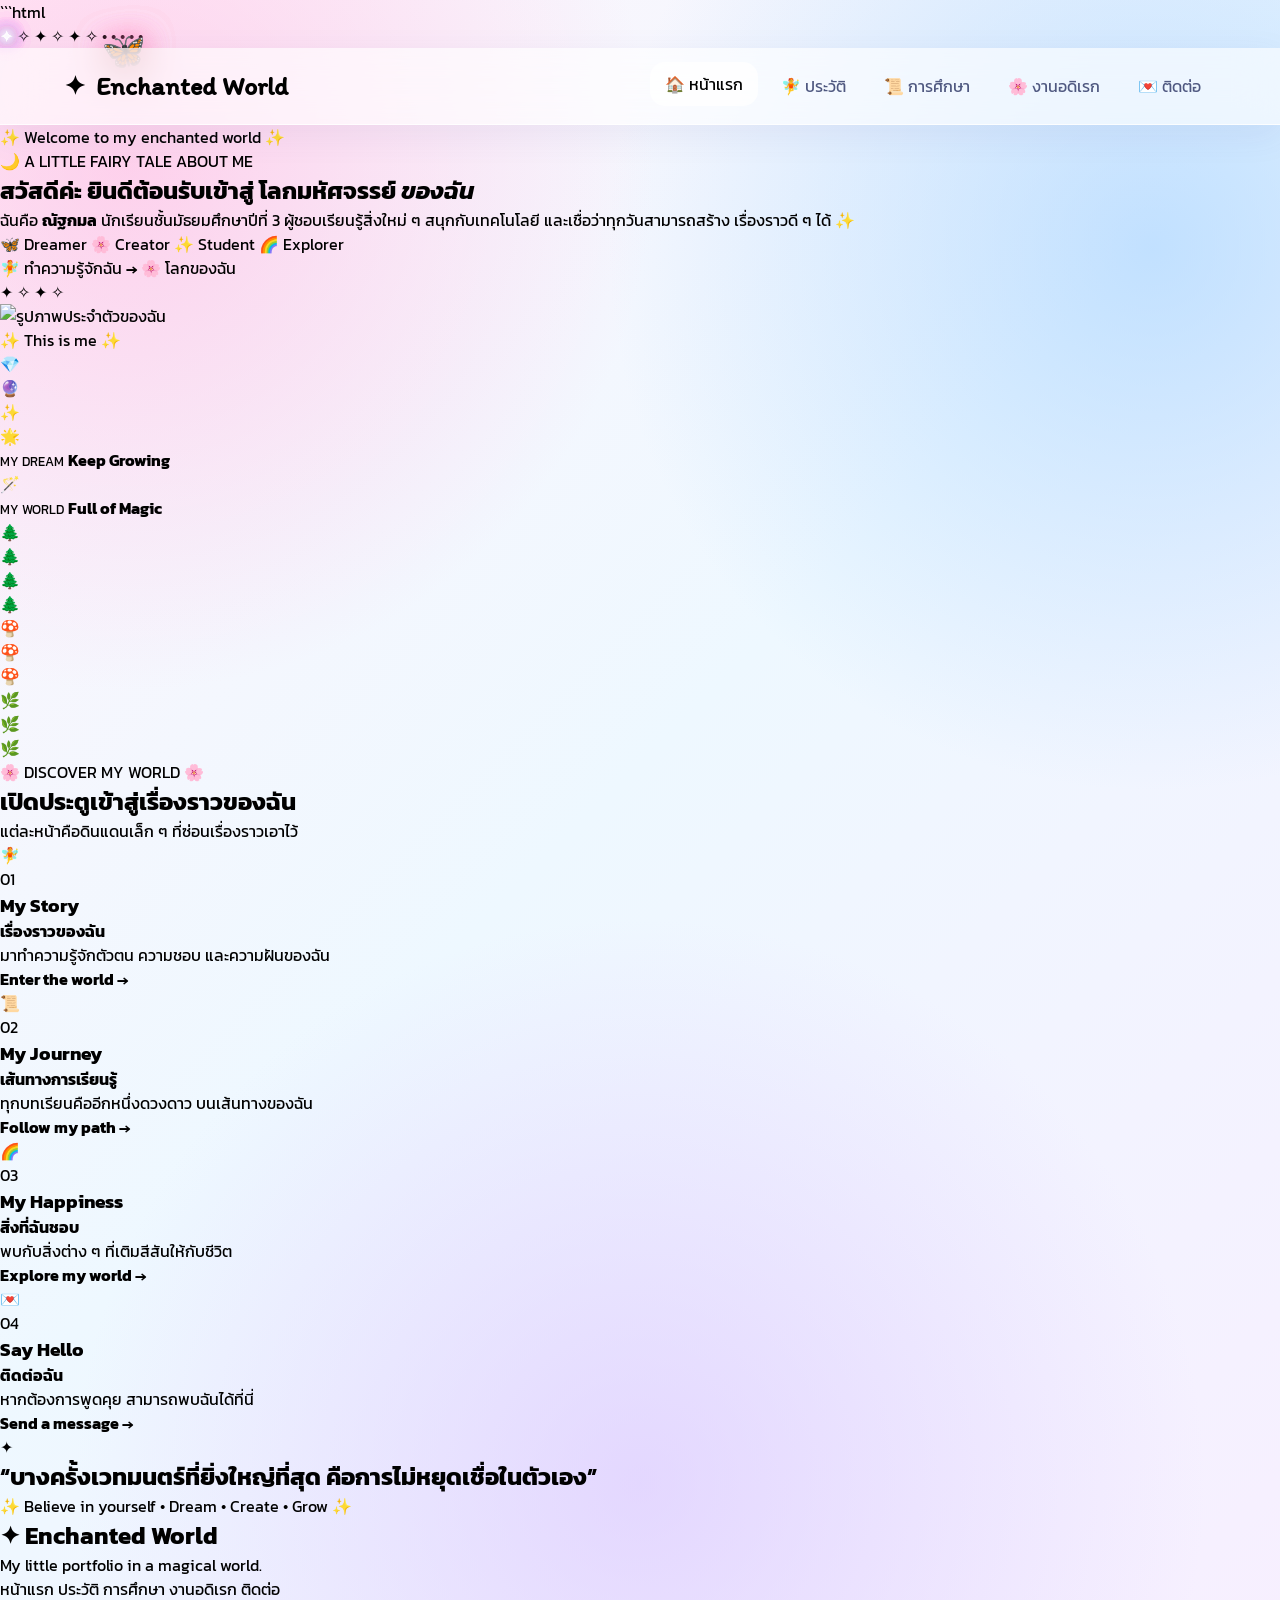
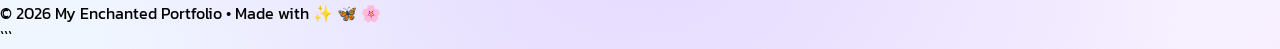
==== commit 1ac42bff: "Update index.html" ====
--- a/index.html
+++ b/index.html
@@ -5,101 +5,184 @@
     <meta charset="UTF-8">
     <meta name="viewport" content="width=device-width, initial-scale=1.0">
 
-    <title>My Fairy Portfolio | หน้าแรก</title>
+    <title>My Enchanted World</title>
 
     <link rel="preconnect" href="https://fonts.googleapis.com">
     <link rel="preconnect" href="https://fonts.gstatic.com" crossorigin>
-    <link href="https://fonts.googleapis.com/css2?family=Itim&family=Kanit:wght@300;400;500;600;700&display=swap" rel="stylesheet">
+
+    <link
+        href="https://fonts.googleapis.com/css2?family=Itim&family=Kanit:wght@300;400;500;600;700&display=swap"
+        rel="stylesheet"
+    >
 
     <link rel="stylesheet" href="style.css">
 </head>
 
-<body class="fairy-home">
-
-    <!-- Magical Background -->
-    <div class="magic-background">
-        <span class="star star-1">✦</span>
-        <span class="star star-2">✧</span>
-        <span class="star star-3">✦</span>
-        <span class="star star-4">✧</span>
-        <span class="star star-5">✦</span>
-
-        <span class="butterfly butterfly-1">🦋</span>
-        <span class="butterfly butterfly-2">🦋</span>
-
-        <span class="cloud cloud-1">☁️</span>
-        <span class="cloud cloud-2">☁️</span>
-
-        <span class="flower flower-1">🌸</span>
-        <span class="flower flower-2">🌷</span>
-        <span class="flower flower-3">🌼</span>
+<body class="forest-home">
+
+    <!-- ================= MAGICAL SKY ================= -->
+
+    <div class="magic-sky">
+
+        <div class="aurora"></div>
+
+        <div class="moon">
+            <div class="moon-crater crater-1"></div>
+            <div class="moon-crater crater-2"></div>
+            <div class="moon-crater crater-3"></div>
+        </div>
+
+        <span class="star s1">✦</span>
+        <span class="star s2">✧</span>
+        <span class="star s3">✦</span>
+        <span class="star s4">✧</span>
+        <span class="star s5">✦</span>
+        <span class="star s6">✧</span>
+        <span class="star s7">✦</span>
+        <span class="star s8">✧</span>
+        <span class="star s9">✦</span>
+        <span class="star s10">✧</span>
+
+        <div class="mist mist-1"></div>
+        <div class="mist mist-2"></div>
+
     </div>
 
-    <!-- Navigation -->
-    <header class="navbar">
+
+    <!-- ================= FLOATING MAGIC ================= -->
+
+    <div class="magic-particles">
+
+        <span class="fairy-light light-1">✦</span>
+        <span class="fairy-light light-2">✧</span>
+        <span class="fairy-light light-3">✦</span>
+        <span class="fairy-light light-4">✧</span>
+        <span class="fairy-light light-5">✦</span>
+        <span class="fairy-light light-6">✧</span>
+
+        <span class="butterfly fly-1">🦋</span>
+        <span class="butterfly fly-2">🦋</span>
+        <span class="butterfly fly-3">🦋</span>
+
+        <span class="fairy-dust dust-1">•</span>
+        <span class="fairy-dust dust-2">•</span>
+        <span class="fairy-dust dust-3">•</span>
+        <span class="fairy-dust dust-4">•</span>
+        <span class="fairy-dust dust-5">•</span>
+
+    </div>
+
+
+    <!-- ================= NAVIGATION ================= -->
+
+    <header class="navbar enchanted-nav">
+
         <div class="nav-container">
 
             <a href="index.html" class="logo">
-                <span class="logo-magic">✦</span>
-                <span>My Portfolio</span>
+                <span class="logo-crystal">✦</span>
+                <span>Enchanted World</span>
             </a>
 
             <nav class="nav-menu">
-                <a href="index.html" class="active">หน้าแรก</a>
-                <a href="profile.html">ประวัติ</a>
-                <a href="education.html">การศึกษา</a>
-                <a href="hobby.html">งานอดิเรก</a>
-                <a href="contact.html">ติดต่อ</a>
+
+                <a href="index.html" class="active">
+                    🏠 หน้าแรก
+                </a>
+
+                <a href="profile.html">
+                    🧚 ประวัติ
+                </a>
+
+                <a href="education.html">
+                    📜 การศึกษา
+                </a>
+
+                <a href="hobby.html">
+                    🌸 งานอดิเรก
+                </a>
+
+                <a href="contact.html">
+                    💌 ติดต่อ
+                </a>
+
             </nav>
 
         </div>
+
     </header>
 
 
-    <!-- Hero -->
+    <!-- ================= HERO ================= -->
+
     <main>
 
-        <section class="hero">
-
-            <div class="hero-content">
-
-                <div class="magic-label">
-                    ✨ Welcome to my magical world ✨
-                </div>
-
-                <p class="small-title">
-                    เว็บไซต์แนะนำตัวของฉัน
+        <section class="forest-hero">
+
+            <div class="hero-left">
+
+                <div class="welcome-pill">
+                    ✨ Welcome to my enchanted world ✨
+                </div>
+
+                <p class="hero-mini">
+                    🌙 A LITTLE FAIRY TALE ABOUT ME
                 </p>
 
                 <h1>
+
                     สวัสดีค่ะ
-                    <span>ฉันคือ</span>
-                    <strong>ณัฐกมล</strong>
+
+                    <span>ยินดีต้อนรับเข้าสู่</span>
+
+                    <strong>
+                        โลกมหัศจรรย์
+                    </strong>
+
+                    <em>
+                        ของฉัน
+                    </em>
+
                 </h1>
 
-                <p class="hero-description">
+                <p class="hero-text">
+
+                    ฉันคือ <b>ณัฐกมล</b>
                     นักเรียนชั้นมัธยมศึกษาปีที่ 3
-                    ผู้ที่เชื่อว่าทุกความฝันสามารถกลายเป็น
-                    <b>เรื่องราวที่สวยงาม</b> ได้
+                    ผู้ชอบเรียนรู้สิ่งใหม่ ๆ
+                    สนุกกับเทคโนโลยี
+                    และเชื่อว่าทุกวันสามารถสร้าง
+                    เรื่องราวดี ๆ ได้ ✨
+
                 </p>
 
-                <div class="hero-tags">
-                    <span>🌸 Student</span>
-                    <span>✨ Dreamer</span>
-                    <span>🦋 Creator</span>
-                </div>
-
-                <div class="hero-buttons">
-
-                    <a href="profile.html" class="magic-button primary-button">
-                        <span>👤</span>
-                        รู้จักฉันมากขึ้น
+
+                <div class="magic-tags">
+
+                    <span>🦋 Dreamer</span>
+                    <span>🌸 Creator</span>
+                    <span>✨ Student</span>
+                    <span>🌈 Explorer</span>
+
+                </div>
+
+
+                <div class="hero-actions">
+
+                    <a
+                        href="profile.html"
+                        class="enchanted-button primary"
+                    >
+                        <span>🧚</span>
+                        ทำความรู้จักฉัน
                         <b>→</b>
                     </a>
 
-                    <a href="contact.html" class="magic-button secondary-button">
-                        <span>💌</span>
-                        ติดต่อฉัน
+                    <a
+                        href="hobby.html"
+                        class="enchanted-button ghost"
+                    >
+                        🌸 โลกของฉัน
                     </a>
 
                 </div>
@@ -107,49 +190,75 @@
             </div>
 
 
-            <!-- Hero Visual -->
-            <div class="hero-visual">
-
-                <div class="moon-glow"></div>
-
-                <div class="magical-ring ring-one"></div>
-                <div class="magical-ring ring-two"></div>
-                <div class="magical-ring ring-three"></div>
-
-                <div class="profile-orbit">
-
-                    <div class="profile-frame">
+            <!-- ================= MAGIC PORTAL ================= -->
+
+            <div class="hero-right">
+
+                <div class="magic-portal">
+
+                    <div class="portal-ring ring-a"></div>
+                    <div class="portal-ring ring-b"></div>
+                    <div class="portal-ring ring-c"></div>
+
+                    <div class="portal-stars">
+                        <span>✦</span>
+                        <span>✧</span>
+                        <span>✦</span>
+                        <span>✧</span>
+                    </div>
+
+                    <div class="portrait-window">
+
+                        <div class="portrait-glow"></div>
 
                         <img
-                            src="https://placehold.co/600x700/e3f2fd/0d47a1?text=YOUR+PHOTO"
-                            alt="รูปภาพประจำตัวของนักเรียน"
+                            src="https://placehold.co/600x750/251b55/fce8ff?text=YOUR+PHOTO"
+                            alt="รูปภาพประจำตัวของฉัน"
                         >
 
-                        <div class="photo-sparkle sparkle-a">✦</div>
-                        <div class="photo-sparkle sparkle-b">✧</div>
-                        <div class="photo-sparkle sparkle-c">✦</div>
-
-                    </div>
-
-                </div>
-
-
-                <!-- Floating Cards -->
-
-                <div class="floating-card card-top">
+                        <div class="portrait-caption">
+                            ✨ This is me ✨
+                        </div>
+
+                    </div>
+
+
+                    <div class="floating-crystal crystal-1">
+                        💎
+                    </div>
+
+                    <div class="floating-crystal crystal-2">
+                        🔮
+                    </div>
+
+                    <div class="floating-crystal crystal-3">
+                        ✨
+                    </div>
+
+                </div>
+
+
+                <div class="magic-info-card info-card-a">
+
                     <span>🌟</span>
+
                     <div>
-                        <small>My Dream</small>
-                        <b>Keep Growing</b>
-                    </div>
-                </div>
-
-                <div class="floating-card card-bottom">
+                        <small>MY DREAM</small>
+                        <strong>Keep Growing</strong>
+                    </div>
+
+                </div>
+
+
+                <div class="magic-info-card info-card-b">
+
                     <span>🪄</span>
+
                     <div>
-                        <small>My World</small>
-                        <b>Full of Magic</b>
-                    </div>
+                        <small>MY WORLD</small>
+                        <strong>Full of Magic</strong>
+                    </div>
+
                 </div>
 
             </div>
@@ -157,113 +266,202 @@
         </section>
 
 
-        <!-- Magical Introduction -->
-
-        <section class="intro-section">
-
-            <div class="section-heading">
-                <span>🌷 ABOUT MY WORLD 🌷</span>
-                <h2>เรื่องราวเล็ก ๆ ในโลกของฉัน</h2>
+        <!-- ================= FOREST DECORATION ================= -->
+
+        <div class="forest-floor">
+
+            <div class="tree tree-left">🌲</div>
+            <div class="tree tree-left-2">🌲</div>
+            <div class="tree tree-right">🌲</div>
+            <div class="tree tree-right-2">🌲</div>
+
+            <div class="mushroom mushroom-1">🍄</div>
+            <div class="mushroom mushroom-2">🍄</div>
+            <div class="mushroom mushroom-3">🍄</div>
+
+            <div class="grass grass-1">🌿</div>
+            <div class="grass grass-2">🌿</div>
+            <div class="grass grass-3">🌿</div>
+
+        </div>
+
+
+        <!-- ================= DISCOVER ================= -->
+
+        <section class="discover-section">
+
+            <div class="section-title">
+
+                <span>🌸 DISCOVER MY WORLD 🌸</span>
+
+                <h2>
+                    เปิดประตูเข้าสู่เรื่องราวของฉัน
+                </h2>
+
                 <p>
-                    ทุกคนมีเรื่องราวของตัวเอง และนี่คือเรื่องราวของฉัน
+                    แต่ละหน้าคือดินแดนเล็ก ๆ ที่ซ่อนเรื่องราวเอาไว้
                 </p>
-            </div>
-
-
-            <div class="feature-grid">
-
-                <article class="feature-card pink">
-                    <div class="feature-icon">👤</div>
-                    <h3>About Me</h3>
+
+            </div>
+
+
+            <div class="magic-card-grid">
+
+                <a href="profile.html" class="world-card profile-world">
+
+                    <div class="world-icon">
+                        🧚
+                    </div>
+
+                    <span class="world-number">01</span>
+
+                    <h3>My Story</h3>
+
+                    <h4>เรื่องราวของฉัน</h4>
+
                     <p>
-                        ทำความรู้จักตัวตน ความชอบ
-                        และเรื่องราวของฉันมากขึ้น
+                        มาทำความรู้จักตัวตน
+                        ความชอบ และความฝันของฉัน
                     </p>
-                    <a href="profile.html">อ่านเพิ่มเติม →</a>
-                </article>
-
-
-                <article class="feature-card blue">
-                    <div class="feature-icon">🎓</div>
-                    <h3>Education</h3>
+
+                    <b>Enter the world →</b>
+
+                </a>
+
+
+                <a href="education.html" class="world-card education-world">
+
+                    <div class="world-icon">
+                        📜
+                    </div>
+
+                    <span class="world-number">02</span>
+
+                    <h3>My Journey</h3>
+
+                    <h4>เส้นทางการเรียนรู้</h4>
+
                     <p>
-                        เส้นทางการเรียนรู้
-                        และความฝันที่กำลังเติบโต
+                        ทุกบทเรียนคืออีกหนึ่งดวงดาว
+                        บนเส้นทางของฉัน
                     </p>
-                    <a href="education.html">ดูเส้นทาง →</a>
-                </article>
-
-
-                <article class="feature-card purple">
-                    <div class="feature-icon">🌈</div>
-                    <h3>My Hobbies</h3>
+
+                    <b>Follow my path →</b>
+
+                </a>
+
+
+                <a href="hobby.html" class="world-card hobby-world">
+
+                    <div class="world-icon">
+                        🌈
+                    </div>
+
+                    <span class="world-number">03</span>
+
+                    <h3>My Happiness</h3>
+
+                    <h4>สิ่งที่ฉันชอบ</h4>
+
                     <p>
-                        สิ่งที่ฉันชอบทำในเวลาว่าง
-                        และสิ่งที่ทำให้ฉันมีความสุข
+                        พบกับสิ่งต่าง ๆ
+                        ที่เติมสีสันให้กับชีวิต
                     </p>
-                    <a href="hobby.html">ดูงานอดิเรก →</a>
-                </article>
-
-
-                <article class="feature-card yellow">
-                    <div class="feature-icon">💌</div>
-                    <h3>Contact Me</h3>
+
+                    <b>Explore my world →</b>
+
+                </a>
+
+
+                <a href="contact.html" class="world-card contact-world">
+
+                    <div class="world-icon">
+                        💌
+                    </div>
+
+                    <span class="world-number">04</span>
+
+                    <h3>Say Hello</h3>
+
+                    <h4>ติดต่อฉัน</h4>
+
                     <p>
                         หากต้องการพูดคุย
-                        สามารถติดต่อฉันได้ที่นี่
+                        สามารถพบฉันได้ที่นี่
                     </p>
-                    <a href="contact.html">ติดต่อฉัน →</a>
-                </article>
+
+                    <b>Send a message →</b>
+
+                </a>
 
             </div>
 
         </section>
 
 
-        <!-- Quote -->
-
-        <section class="magic-quote">
-
-            <div class="quote-stars">✦ ✧ ✦</div>
-
-            <blockquote>
-                “ความฝันอาจเริ่มต้นจากจินตนาการเล็ก ๆ
-                แต่ความพยายามจะทำให้มันกลายเป็นจริง”
-            </blockquote>
-
-            <p>— My Little Fairy Tale ✨</p>
+        <!-- ================= QUOTE ================= -->
+
+        <section class="fairy-quote">
+
+            <div class="quote-orbit orbit-1"></div>
+            <div class="quote-orbit orbit-2"></div>
+
+            <span class="quote-magic">✦</span>
+
+            <h2>
+                “บางครั้งเวทมนตร์ที่ยิ่งใหญ่ที่สุด
+                คือการไม่หยุดเชื่อในตัวเอง”
+            </h2>
+
+            <p>
+                ✨ Believe in yourself • Dream • Create • Grow ✨
+            </p>
 
         </section>
 
     </main>
 
 
-    <!-- Footer -->
-
-    <footer class="footer">
-
-        <div class="footer-inner">
-
-            <div>
-                <h3>✦ My Fairy Portfolio</h3>
+    <!-- ================= FOOTER ================= -->
+
+    <footer class="enchanted-footer">
+
+        <div class="footer-glow"></div>
+
+        <div class="footer-content">
+
+            <div class="footer-brand">
+
+                <h2>
+                    ✦ Enchanted World
+                </h2>
+
                 <p>
-                    เว็บไซต์แนะนำตัวของนักเรียน
-                    ชั้นมัธยมศึกษาปีที่ 3
+                    My little portfolio
+                    in a magical world.
                 </p>
-            </div>
-
-            <div class="footer-links">
+
+            </div>
+
+
+            <div class="footer-navigation">
+
                 <a href="index.html">หน้าแรก</a>
                 <a href="profile.html">ประวัติ</a>
                 <a href="education.html">การศึกษา</a>
                 <a href="hobby.html">งานอดิเรก</a>
                 <a href="contact.html">ติดต่อ</a>
+
             </div>
 
         </div>
 
-        <div class="copyright">
-            © 2026 My Fairy Portfolio • Made with ✨ and 💖
+
+        <div class="footer-bottom">
+
+            © 2026 My Enchanted Portfolio
+            • Made with ✨ 🦋 🌸
+
         </div>
 
     </footer>
--- a/style.css
+++ b/style.css
@@ -1,37 +1,55 @@
+```css
 /* =========================================================
-   MY PORTFOLIO
-   Modern Animated Student Portfolio
+   MY FAIRY PORTFOLIO
+   Enchanted Fairy-Tale Student Portfolio
    ========================================================= */
 
 
-/* =========================
-   ROOT
-   ========================= */
+/* =========================================================
+   1. ROOT
+   ========================================================= */
 
 :root {
 
-    --blue-dark: #0D47A1;
-    --blue: #1976D2;
-    --blue-light: #42A5F5;
-    --blue-soft: #90CAF9;
-    --blue-pale: #E3F2FD;
-
-    --white: #FFFFFF;
-    --text: #17324D;
-    --text-light: #607D94;
-
-    --shadow: 0 20px 50px rgba(13, 71, 161, 0.12);
-    --shadow-hover: 0 30px 70px rgba(13, 71, 161, 0.22);
-
-    --radius: 24px;
-
-    --transition: 0.35s ease;
-}
-
-
-/* =========================
-   RESET
-   ========================= */
+    --blue-dark: #26358c;
+    --blue: #4b8df8;
+    --blue-light: #8ed8ff;
+
+    --pink: #ff79b8;
+    --pink-light: #ffd1e8;
+
+    --purple: #9b72ff;
+    --purple-light: #e4d5ff;
+
+    --yellow: #ffd95a;
+    --orange: #ffad62;
+
+    --mint: #78e5c1;
+    --sky: #c7f1ff;
+
+    --white: #ffffff;
+    --text: #27345f;
+    --muted: #69739b;
+
+    --glass: rgba(255, 255, 255, 0.68);
+    --border: rgba(255, 255, 255, 0.85);
+
+    --shadow:
+        0 20px 60px rgba(71, 72, 150, 0.15);
+
+    --shadow-heavy:
+        0 30px 80px rgba(63, 55, 145, 0.22);
+
+    --radius-xl: 38px;
+    --radius-lg: 28px;
+    --radius-md: 20px;
+
+}
+
+
+/* =========================================================
+   2. RESET
+   ========================================================= */
 
 * {
     margin: 0;
@@ -45,26 +63,42 @@
 
 body {
 
-    font-family: "Kanit", sans-serif;
+    min-height: 100vh;
+
+    font-family:
+        "Kanit",
+        sans-serif;
 
     color: var(--text);
 
+    overflow-x: hidden;
+
     background:
         radial-gradient(
-            circle at 10% 20%,
-            rgba(66, 165, 245, 0.12),
-            transparent 25%
+            circle at 10% 10%,
+            rgba(255, 178, 222, .55),
+            transparent 28%
         ),
+
         radial-gradient(
-            circle at 90% 80%,
-            rgba(144, 202, 249, 0.16),
+            circle at 90% 15%,
+            rgba(157, 205, 255, .55),
             transparent 30%
         ),
-        #f8fcff;
-
-    min-height: 100vh;
-
-    overflow-x: hidden;
+
+        radial-gradient(
+            circle at 50% 90%,
+            rgba(213, 187, 255, .50),
+            transparent 35%
+        ),
+
+        linear-gradient(
+            135deg,
+            #fff5fc,
+            #eef8ff 48%,
+            #f7efff
+        );
+
 }
 
 a {
@@ -73,21 +107,16 @@
 }
 
 img {
+    display: block;
     max-width: 100%;
-    display: block;
-}
-
-button,
-a {
-    -webkit-tap-highlight-color: transparent;
-}
-
-
-/* =========================
-   BACKGROUND ANIMATION
-   ========================= */
-
-.background-effects {
+}
+
+
+/* =========================================================
+   3. MAGICAL BACKGROUND
+   ========================================================= */
+
+.magic-background {
 
     position: fixed;
 
@@ -98,180 +127,273 @@
     overflow: hidden;
 
     z-index: -1;
-}
-
-.orb {
+
+}
+
+
+.star {
 
     position: absolute;
 
-    border-radius: 50%;
-
-    filter: blur(3px);
-
-    opacity: 0.35;
-
-    animation: floatOrb 10s ease-in-out infinite;
-}
-
-.orb-1 {
-
-    width: 350px;
-    height: 350px;
-
-    background: rgba(66, 165, 245, 0.22);
-
-    top: 8%;
-    left: -120px;
-}
-
-.orb-2 {
-
-    width: 280px;
-    height: 280px;
-
-    background: rgba(144, 202, 249, 0.25);
-
-    right: -80px;
-    top: 40%;
-
-    animation-delay: -3s;
-}
-
-.orb-3 {
-
-    width: 220px;
-    height: 220px;
-
-    background: rgba(25, 118, 210, 0.12);
-
-    bottom: 5%;
-    left: 45%;
-
-    animation-delay: -6s;
-}
-
-
-@keyframes floatOrb {
+    color: #ffffff;
+
+    text-shadow:
+        0 0 8px #ffffff,
+        0 0 18px #b98cff,
+        0 0 30px #ff9bd4;
+
+    animation:
+        twinkle 2.5s ease-in-out infinite;
+
+}
+
+.star-1 {
+    top: 15%;
+    left: 8%;
+    font-size: 30px;
+}
+
+.star-2 {
+    top: 30%;
+    right: 12%;
+    font-size: 22px;
+    animation-delay: .7s;
+}
+
+.star-3 {
+    top: 65%;
+    left: 15%;
+    font-size: 20px;
+    animation-delay: 1.2s;
+}
+
+.star-4 {
+    top: 78%;
+    right: 20%;
+    font-size: 28px;
+    animation-delay: 1.7s;
+}
+
+.star-5 {
+    top: 45%;
+    left: 48%;
+    font-size: 18px;
+    animation-delay: 2s;
+}
+
+
+@keyframes twinkle {
 
     0%,
     100% {
-        transform: translate(0, 0) scale(1);
+        opacity: .35;
+        transform: scale(.75) rotate(0deg);
     }
 
     50% {
-        transform: translate(30px, -35px) scale(1.08);
-    }
-}
-
-
-/* Spark */
-
-.spark {
+        opacity: 1;
+        transform: scale(1.3) rotate(20deg);
+    }
+
+}
+
+
+/* Butterflies */
+
+.butterfly {
 
     position: absolute;
 
-    width: 7px;
-    height: 7px;
-
-    border-radius: 50%;
-
-    background: var(--blue-light);
-
-    box-shadow:
-        0 0 12px var(--blue-light),
-        0 0 25px rgba(66, 165, 245, 0.5);
-
-    animation: sparkle 4s ease-in-out infinite;
-}
-
-.spark-1 {
-    top: 20%;
-    left: 20%;
-}
-
-.spark-2 {
-    top: 35%;
-    right: 18%;
-    animation-delay: -1s;
-}
-
-.spark-3 {
-    bottom: 25%;
-    left: 15%;
-    animation-delay: -2s;
-}
-
-.spark-4 {
+    font-size: 35px;
+
+    filter:
+        drop-shadow(
+            0 0 15px rgba(255, 121, 184, .55)
+        );
+
+    animation:
+        butterflyFly 15s ease-in-out infinite;
+
+}
+
+.butterfly-1 {
+    left: -5%;
+    top: 25%;
+}
+
+.butterfly-2 {
+    right: -5%;
+    top: 65%;
+    animation-delay: 6s;
+}
+
+
+@keyframes butterflyFly {
+
+    0% {
+        transform:
+            translate(0, 0)
+            rotate(-10deg);
+    }
+
+    25% {
+        transform:
+            translate(25vw, -8vh)
+            rotate(12deg);
+    }
+
+    50% {
+        transform:
+            translate(50vw, 10vh)
+            rotate(-5deg);
+    }
+
+    75% {
+        transform:
+            translate(75vw, -5vh)
+            rotate(12deg);
+    }
+
+    100% {
+        transform:
+            translate(110vw, 5vh)
+            rotate(-10deg);
+    }
+
+}
+
+
+/* Clouds */
+
+.cloud {
+
+    position: absolute;
+
+    opacity: .65;
+
+    font-size: 85px;
+
+    filter:
+        drop-shadow(
+            0 12px 15px rgba(94, 158, 255, .15)
+        );
+
+    animation:
+        cloudMove 25s linear infinite;
+
+}
+
+.cloud-1 {
+    top: 8%;
+    left: -10%;
+}
+
+.cloud-2 {
+    top: 50%;
+    right: -12%;
+    animation-delay: 8s;
+}
+
+
+@keyframes cloudMove {
+
+    0% {
+        transform: translateX(0);
+    }
+
+    50% {
+        transform: translateX(30vw);
+    }
+
+    100% {
+        transform: translateX(0);
+    }
+
+}
+
+
+/* Flowers */
+
+.flower {
+
+    position: absolute;
+
+    font-size: 42px;
+
+    animation:
+        flowerFloat 5s ease-in-out infinite;
+
+}
+
+.flower-1 {
+    left: 3%;
+    bottom: 8%;
+}
+
+.flower-2 {
+    right: 5%;
     bottom: 15%;
-    right: 30%;
-    animation-delay: -3s;
-}
-
-
-@keyframes sparkle {
+    animation-delay: 1.2s;
+}
+
+.flower-3 {
+    left: 45%;
+    bottom: 3%;
+    animation-delay: 2s;
+}
+
+
+@keyframes flowerFloat {
 
     0%,
     100% {
-        opacity: 0.25;
-        transform: scale(0.7);
+        transform: translateY(0) rotate(-5deg);
     }
 
     50% {
-        opacity: 1;
-        transform: scale(1.5);
-    }
-}
-
-
-/* =========================
-   NAVBAR
-   ========================= */
+        transform: translateY(-18px) rotate(7deg);
+    }
+
+}
+
+
+/* =========================================================
+   4. NAVBAR
+   ========================================================= */
 
 .navbar {
 
     position: sticky;
 
-    top: 18px;
+    top: 0;
 
     z-index: 100;
 
-    width: min(1180px, calc(100% - 32px));
-
-    margin: 18px auto 0;
-
-    background: rgba(255, 255, 255, 0.78);
-
-    backdrop-filter: blur(18px);
-
-    -webkit-backdrop-filter: blur(18px);
-
-    border: 1px solid rgba(144, 202, 249, 0.35);
-
-    border-radius: 20px;
-
-    box-shadow: 0 12px 40px rgba(13, 71, 161, 0.09);
-
-    animation: navDrop 0.8s ease both;
-}
-
-
-@keyframes navDrop {
-
-    from {
-        opacity: 0;
-        transform: translateY(-25px);
-    }
-
-    to {
-        opacity: 1;
-        transform: translateY(0);
-    }
+    padding: 16px 5%;
+
+    background:
+        rgba(255, 255, 255, .62);
+
+    backdrop-filter:
+        blur(20px);
+
+    -webkit-backdrop-filter:
+        blur(20px);
+
+    border-bottom:
+        1px solid rgba(255, 255, 255, .8);
+
+    box-shadow:
+        0 10px 35px rgba(71, 73, 150, .08);
+
 }
 
 
 .nav-container {
 
-    min-height: 72px;
+    max-width: 1250px;
+
+    margin: auto;
 
     display: flex;
 
@@ -279,9 +401,8 @@
 
     justify-content: space-between;
 
-    gap: 25px;
-
-    padding: 10px 22px;
+    gap: 30px;
+
 }
 
 
@@ -293,85 +414,89 @@
 
     gap: 10px;
 
-    font-family: "Poppins", sans-serif;
-
-    font-weight: 700;
+    font-family: "Itim", cursive;
+
+    font-size: 26px;
+
+    font-weight: bold;
 
     color: var(--blue-dark);
 
-    white-space: nowrap;
-}
-
-
-.logo-icon {
-
-    width: 38px;
-    height: 38px;
+}
+
+
+.logo-magic {
+
+    width: 42px;
+
+    height: 42px;
 
     display: grid;
 
     place-items: center;
 
-    border-radius: 13px;
+    border-radius: 50%;
 
     color: white;
 
     background:
         linear-gradient(
             135deg,
-            var(--blue-dark),
-            var(--blue-light)
-        );
-
-    box-shadow: 0 8px 20px rgba(25, 118, 210, 0.25);
-
-    animation: logoSpin 6s linear infinite;
+            var(--pink),
+            var(--purple),
+            var(--blue)
+        );
+
+    box-shadow:
+        0 0 20px rgba(155, 114, 255, .45);
+
+    animation:
+        logoSpin 5s linear infinite;
+
 }
 
 
 @keyframes logoSpin {
 
-    0%,
-    90% {
+    0% {
         transform: rotate(0deg);
     }
 
-    95% {
-        transform: rotate(12deg);
-    }
-
     100% {
-        transform: rotate(0deg);
-    }
-}
-
-
-nav {
+        transform: rotate(360deg);
+    }
+
+}
+
+
+.nav-menu {
 
     display: flex;
 
     align-items: center;
 
-    gap: 5px;
-}
-
-nav a {
+    gap: 8px;
+
+}
+
+
+.nav-menu a {
 
     position: relative;
 
-    padding: 11px 14px;
-
-    border-radius: 12px;
-
-    color: #48657d;
-
-    font-size: 0.95rem;
-
-    transition: var(--transition);
-}
-
-
-nav a::after {
+    padding: 10px 15px;
+
+    border-radius: 15px;
+
+    color: #4f5880;
+
+    transition:
+        .3s ease;
+
+}
+
+
+.nav-menu a::after {
 
     content: "";
 
@@ -379,123 +504,168 @@
 
     left: 50%;
 
-    bottom: 5px;
+    bottom: 4px;
 
     width: 0;
 
-    height: 2px;
-
-    border-radius: 10px;
-
-    background: var(--blue);
-
-    transform: translateX(-50%);
-
-    transition: var(--transition);
-}
-
-
-nav a:hover {
-
-    color: var(--blue);
-
-    background: var(--blue-pale);
-
-    transform: translateY(-2px);
-}
-
-
-nav a:hover::after,
-nav a.active::after {
-
-    width: 25px;
-}
-
-
-nav a.active {
-
-    color: var(--blue-dark);
-
-    background: var(--blue-pale);
-
-    font-weight: 500;
-}
-
-
-/* =========================
-   HERO
-   ========================= */
-
-.hero {
-
-    width: min(1180px, calc(100% - 32px));
-
-    min-height: 720px;
-
-    margin: 0 auto;
-
-    display: grid;
-
-    grid-template-columns: 1.05fr 0.95fr;
-
-    align-items: center;
-
-    gap: 70px;
-
-    padding: 90px 0 70px;
-}
-
-
-.hero-content {
-    position: relative;
-    z-index: 2;
-}
-
-
-.small-title {
-
-    display: inline-block;
-
-    font-family: "Poppins", sans-serif;
-
-    font-size: 0.78rem;
-
-    font-weight: 600;
-
-    letter-spacing: 2px;
-
-    color: var(--blue);
-
-    margin-bottom: 15px;
-}
-
-
-.hero h1 {
-
-    font-family: "Kanit", sans-serif;
-
-    font-size: clamp(3rem, 6vw, 5.4rem);
-
-    line-height: 1.08;
-
-    letter-spacing: -1px;
-
-    margin-bottom: 25px;
-}
-
-
-.gradient-text {
+    height: 3px;
+
+    border-radius: 20px;
 
     background:
         linear-gradient(
             90deg,
-            var(--blue-dark),
-            var(--blue),
-            var(--blue-light),
-            var(--blue-dark)
-        );
-
-    background-size: 300% auto;
+            var(--pink),
+            var(--purple),
+            var(--blue)
+        );
+
+    transform: translateX(-50%);
+
+    transition: .3s ease;
+
+}
+
+
+.nav-menu a:hover,
+.nav-menu a.active {
+
+    color: var(--purple);
+
+    background:
+        rgba(255, 255, 255, .75);
+
+    transform:
+        translateY(-2px);
+
+}
+
+
+.nav-menu a:hover::after,
+.nav-menu a.active::after {
+
+    width: 60%;
+
+}
+
+
+/* =========================================================
+   5. HERO
+   ========================================================= */
+
+.hero {
+
+    max-width: 1250px;
+
+    min-height:
+        calc(100vh - 80px);
+
+    margin: auto;
+
+    padding:
+        70px 5%;
+
+    display: grid;
+
+    grid-template-columns:
+        1.05fr .95fr;
+
+    align-items: center;
+
+    gap: 40px;
+
+}
+
+
+.hero-content {
+
+    animation:
+        slideUp .9s ease both;
+
+}
+
+
+.magic-label {
+
+    display: inline-flex;
+
+    padding:
+        9px 18px;
+
+    border-radius: 50px;
+
+    color: #7149ba;
+
+    background:
+        rgba(255, 255, 255, .65);
+
+    border:
+        1px solid rgba(255, 255, 255, .9);
+
+    box-shadow:
+        0 10px 30px rgba(100, 72, 170, .1);
+
+    margin-bottom: 20px;
+
+}
+
+
+.small-title {
+
+    color: var(--pink);
+
+    font-weight: 500;
+
+    margin-bottom: 8px;
+
+}
+
+
+.hero h1 {
+
+    font-size:
+        clamp(50px, 7vw, 88px);
+
+    line-height: 1;
+
+    letter-spacing: -3px;
+
+    color: var(--blue-dark);
+
+}
+
+
+.hero h1 span {
+
+    display: block;
+
+    font-size: .42em;
+
+    letter-spacing: 1px;
+
+    color: var(--purple);
+
+    margin: 16px 0 8px;
+
+}
+
+
+.hero h1 strong {
+
+    display: block;
+
+    font-weight: 700;
+
+    background:
+        linear-gradient(
+            90deg,
+            #ff65ae,
+            #9c6cff,
+            #45a9ff,
+            #48dcb1
+        );
+
+    background-size: 300%;
 
     -webkit-background-clip: text;
 
@@ -503,29 +673,80 @@
 
     color: transparent;
 
-    animation: gradientMove 5s linear infinite;
-}
-
-
-@keyframes gradientMove {
-
-    to {
-        background-position: 300% center;
-    }
+    animation:
+        rainbowText 7s ease infinite;
+
+}
+
+
+@keyframes rainbowText {
+
+    0% {
+        background-position: 0%;
+    }
+
+    50% {
+        background-position: 100%;
+    }
+
+    100% {
+        background-position: 0%;
+    }
+
 }
 
 
 .hero-description {
 
-    max-width: 620px;
-
-    font-size: 1.12rem;
+    max-width: 600px;
+
+    margin-top: 25px;
+
+    font-size: 18px;
 
     line-height: 1.9;
 
-    color: var(--text-light);
-
-    margin-bottom: 32px;
+    color: var(--muted);
+
+}
+
+
+.hero-description b {
+
+    color: var(--pink);
+
+}
+
+
+.hero-tags {
+
+    display: flex;
+
+    flex-wrap: wrap;
+
+    gap: 10px;
+
+    margin-top: 22px;
+
+}
+
+
+.hero-tags span {
+
+    padding:
+        7px 14px;
+
+    border-radius: 50px;
+
+    background:
+        rgba(255, 255, 255, .65);
+
+    border:
+        1px solid rgba(255, 255, 255, .9);
+
+    box-shadow:
+        0 8px 20px rgba(91, 83, 150, .08);
+
 }
 
 
@@ -535,13 +756,20 @@
 
     flex-wrap: wrap;
 
-    gap: 14px;
-
-    margin-bottom: 42px;
-}
-
-
-.btn {
+    gap: 15px;
+
+    margin-top: 32px;
+
+}
+
+
+/* Buttons */
+
+.magic-button {
+
+    position: relative;
+
+    overflow: hidden;
 
     display: inline-flex;
 
@@ -549,272 +777,310 @@
 
     justify-content: center;
 
-    gap: 8px;
-
-    min-height: 52px;
-
-    padding: 0 24px;
-
-    border-radius: 15px;
+    gap: 10px;
+
+    min-height: 54px;
+
+    padding:
+        0 24px;
+
+    border-radius: 18px;
 
     font-weight: 500;
 
-    transition: 0.3s ease;
-
-    position: relative;
-
-    overflow: hidden;
-}
-
-
-.btn::before {
+    transition:
+        transform .3s ease,
+        box-shadow .3s ease;
+
+}
+
+
+.magic-button::before {
 
     content: "";
 
     position: absolute;
 
-    width: 0;
-    height: 0;
-
-    border-radius: 50%;
-
-    background: rgba(255, 255, 255, 0.2);
-
-    left: 50%;
-    top: 50%;
-
-    transform: translate(-50%, -50%);
-
-    transition: 0.5s ease;
-}
-
-
-.btn:hover::before {
-
-    width: 300px;
-    height: 300px;
-}
-
-
-.btn-primary {
+    top: 0;
+
+    left: -100%;
+
+    width: 70%;
+
+    height: 100%;
+
+    background:
+        linear-gradient(
+            90deg,
+            transparent,
+            rgba(255, 255, 255, .6),
+            transparent
+        );
+
+    transform: skewX(-20deg);
+
+    transition: .7s;
+
+}
+
+
+.magic-button:hover::before {
+
+    left: 130%;
+
+}
+
+
+.magic-button:hover {
+
+    transform:
+        translateY(-5px);
+
+}
+
+
+.primary-button {
 
     color: white;
 
     background:
         linear-gradient(
             135deg,
-            var(--blue-dark),
-            var(--blue-light)
+            #ff68b0,
+            #9c6cff,
+            #559eff
         );
 
     box-shadow:
-        0 12px 25px rgba(25, 118, 210, 0.25);
-}
-
-
-.btn-primary:hover {
-
-    transform: translateY(-4px);
+        0 15px 35px rgba(139, 96, 234, .3);
+
+}
+
+
+.primary-button:hover {
 
     box-shadow:
-        0 18px 35px rgba(25, 118, 210, 0.35);
-}
-
-
-.btn-outline {
-
-    color: var(--blue);
-
-    border: 1px solid rgba(25, 118, 210, 0.25);
-
-    background: rgba(255, 255, 255, 0.65);
-}
-
-
-.btn-outline:hover {
-
-    color: white;
-
-    background: var(--blue);
-
-    transform: translateY(-4px);
+        0 22px 45px rgba(139, 96, 234, .4);
+
+}
+
+
+.secondary-button {
+
+    color: var(--purple);
+
+    background:
+        rgba(255, 255, 255, .75);
+
+    border:
+        1px solid rgba(255, 255, 255, .9);
 
     box-shadow:
-        0 15px 30px rgba(25, 118, 210, 0.25);
-}
-
-
-.hero-stats {
-
-    display: flex;
-
-    gap: 40px;
-}
-
-
-.hero-stats div {
-
-    display: flex;
-
-    flex-direction: column;
-}
-
-
-.hero-stats strong {
-
-    font-family: "Poppins", sans-serif;
-
-    font-size: 1.45rem;
-
-    color: var(--blue-dark);
-}
-
-
-.hero-stats span {
-
-    color: var(--text-light);
-
-    font-size: 0.85rem;
-}
-
-
-/* =========================
-   HERO PROFILE
-   ========================= */
+        0 10px 30px rgba(74, 70, 130, .08);
+
+}
+
+
+/* =========================================================
+   6. HERO VISUAL
+   ========================================================= */
 
 .hero-visual {
 
     position: relative;
 
-    min-height: 560px;
+    min-height: 600px;
 
     display: grid;
 
     place-items: center;
-}
-
-
-.profile-ring {
+
+}
+
+
+.moon-glow {
+
+    position: absolute;
+
+    width: 370px;
+
+    height: 370px;
+
+    border-radius: 50%;
+
+    background:
+        radial-gradient(
+            circle,
+            rgba(255, 226, 134, .55),
+            rgba(255, 157, 220, .2) 45%,
+            transparent 70%
+        );
+
+    filter:
+        blur(10px);
+
+}
+
+
+.profile-orbit {
 
     position: relative;
 
-    width: min(420px, 80vw);
-
-    aspect-ratio: 1 / 1;
-
-    padding: 14px;
-
-    border-radius: 50%;
+    z-index: 3;
+
+}
+
+
+.profile-frame {
+
+    position: relative;
+
+    width: min(380px, 75vw);
+
+    aspect-ratio: 4 / 5;
+
+    padding: 12px;
+
+    border-radius:
+        48% 48% 42% 42%;
 
     background:
         linear-gradient(
-            135deg,
-            var(--blue-dark),
-            var(--blue-light),
-            white,
-            var(--blue)
-        );
-
-    background-size: 300% 300%;
+            145deg,
+            #ffffff,
+            #ffd4ed,
+            #c9b8ff,
+            #a8ddff,
+            #ffffff
+        );
+
+    box-shadow:
+        0 30px 80px rgba(95, 79, 170, .25);
 
     animation:
-        ringMove 8s ease infinite,
-        profileFloat 5s ease-in-out infinite;
+        gentleFloat 6s ease-in-out infinite;
+
+}
+
+
+.profile-frame::before {
+
+    content: "";
+
+    position: absolute;
+
+    inset: -10px;
+
+    border-radius:
+        inherit;
+
+    border:
+        2px solid rgba(255, 255, 255, .75);
 
     box-shadow:
-        0 35px 70px rgba(13, 71, 161, 0.2);
-}
-
-
-@keyframes ringMove {
+        0 0 35px rgba(255, 143, 213, .4);
+
+    z-index: -1;
+
+}
+
+
+.profile-frame img {
+
+    width: 100%;
+
+    height: 100%;
+
+    object-fit: cover;
+
+    border-radius:
+        42% 42% 36% 36%;
+
+}
+
+
+@keyframes gentleFloat {
 
     0%,
     100% {
-        background-position: 0 50%;
-    }
-
-    50% {
-        background-position: 100% 50%;
-    }
-}
-
-
-@keyframes profileFloat {
-
-    0%,
-    100% {
-        transform: translateY(0) rotate(0deg);
+        transform: translateY(0) rotate(-1deg);
     }
 
     50% {
         transform: translateY(-15px) rotate(1deg);
     }
-}
-
-
-.profile-image {
-
-    width: 100%;
-    height: 100%;
-
-    overflow: hidden;
+
+}
+
+
+/* Magical rings */
+
+.magical-ring {
+
+    position: absolute;
+
+    border:
+        2px solid rgba(255, 255, 255, .75);
 
     border-radius: 50%;
 
-    border: 8px solid white;
-
-    background: var(--blue-pale);
-}
-
-
-.profile-image img {
-
-    width: 100%;
-    height: 100%;
-
-    object-fit: cover;
-
-    transition: 0.7s ease;
-}
-
-
-.profile-ring:hover .profile-image img {
-
-    transform: scale(1.08);
-}
-
-
-.profile-decoration {
-
-    position: absolute;
-
-    border-radius: 50%;
-
-    border: 2px dashed rgba(25, 118, 210, 0.25);
-
-    animation: rotateDecoration 20s linear infinite;
-}
-
-
-.decoration-1 {
-
-    width: 500px;
-    height: 500px;
-}
-
-
-.decoration-2 {
-
-    width: 570px;
-    height: 570px;
-
-    animation-direction: reverse;
-
-    opacity: 0.5;
-}
-
-
-@keyframes rotateDecoration {
+    box-shadow:
+        0 0 20px rgba(170, 120, 255, .4);
+
+}
+
+
+.ring-one {
+
+    width: 460px;
+
+    height: 460px;
+
+    border-top-color: #ff87c8;
+
+    border-bottom-color: #6bbaff;
+
+    animation:
+        ringRotate 14s linear infinite;
+
+}
+
+
+.ring-two {
+
+    width: 520px;
+
+    height: 300px;
+
+    transform: rotate(35deg);
+
+    border-left-color: #ffd85c;
+
+    border-right-color: #8ee7c8;
+
+    animation:
+        ringRotateReverse 18s linear infinite;
+
+}
+
+
+.ring-three {
+
+    width: 340px;
+
+    height: 520px;
+
+    transform: rotate(-30deg);
+
+    border-left-color: #9e75ff;
+
+    animation:
+        ringRotate 20s linear infinite;
+
+}
+
+
+@keyframes ringRotate {
 
     from {
         transform: rotate(0);
@@ -823,139 +1089,218 @@
     to {
         transform: rotate(360deg);
     }
-}
-
+
+}
+
+
+@keyframes ringRotateReverse {
+
+    from {
+        transform: rotate(360deg);
+    }
+
+    to {
+        transform: rotate(0);
+    }
+
+}
+
+
+/* Photo sparkles */
+
+.photo-sparkle {
+
+    position: absolute;
+
+    color: white;
+
+    font-size: 25px;
+
+    text-shadow:
+        0 0 10px white,
+        0 0 20px #ff8fd0;
+
+    animation:
+        twinkle 2s ease infinite;
+
+}
+
+
+.sparkle-a {
+    top: 5%;
+    right: 5%;
+}
+
+.sparkle-b {
+    left: 2%;
+    top: 40%;
+    animation-delay: .7s;
+}
+
+.sparkle-c {
+    right: 12%;
+    bottom: 7%;
+    animation-delay: 1.2s;
+}
+
+
+/* Floating cards */
 
 .floating-card {
 
     position: absolute;
 
-    padding: 13px 20px;
-
-    background: rgba(255, 255, 255, 0.9);
-
-    backdrop-filter: blur(10px);
-
-    border: 1px solid rgba(144, 202, 249, 0.4);
-
-    border-radius: 15px;
-
-    box-shadow: var(--shadow);
-
-    font-weight: 500;
-
-    animation: floatingCard 4s ease-in-out infinite;
-}
-
-
-.floating-card-top {
-
-    top: 17%;
-
-    right: 0;
-}
-
-
-.floating-card-bottom {
-
-    bottom: 15%;
+    z-index: 5;
+
+    display: flex;
+
+    align-items: center;
+
+    gap: 12px;
+
+    padding: 15px 18px;
+
+    border-radius: 20px;
+
+    background:
+        rgba(255, 255, 255, .72);
+
+    backdrop-filter:
+        blur(15px);
+
+    border:
+        1px solid rgba(255, 255, 255, .9);
+
+    box-shadow:
+        0 20px 45px rgba(68, 69, 140, .15);
+
+    animation:
+        gentleFloat 5s ease-in-out infinite;
+
+}
+
+
+.floating-card > span {
+
+    font-size: 30px;
+
+}
+
+
+.floating-card small {
+
+    display: block;
+
+    color: var(--muted);
+
+}
+
+
+.floating-card b {
+
+    display: block;
+
+    color: var(--purple);
+
+}
+
+
+.card-top {
+
+    top: 14%;
+
+    right: 2%;
+
+}
+
+
+.card-bottom {
+
+    bottom: 14%;
 
     left: 0;
 
-    animation-delay: -2s;
-}
-
-
-@keyframes floatingCard {
-
-    0%,
-    100% {
-        transform: translateY(0);
-    }
-
-    50% {
-        transform: translateY(-12px);
-    }
-}
-
-
-/* =========================
-   SECTION
-   ========================= */
-
-.section {
-
-    width: min(1100px, calc(100% - 32px));
-
-    margin: 0 auto;
-
-    padding: 80px 0;
+    animation-delay: 1.2s;
+
+}
+
+
+/* =========================================================
+   7. SECTION
+   ========================================================= */
+
+.intro-section,
+.about-section,
+.education-highlight,
+.education-table-section,
+.hobby-section,
+.contact-section {
+
+    max-width: 1250px;
+
+    margin:
+        80px auto;
+
+    padding:
+        0 5%;
+
 }
 
 
 .section-heading {
 
-    max-width: 720px;
-
-    margin: 0 auto 45px;
-
     text-align: center;
-}
-
-
-.section-heading.left {
-
-    text-align: left;
-
-    margin-left: 0;
-}
-
-
-.section-heading span {
-
-    font-family: "Poppins", sans-serif;
-
-    font-size: 0.75rem;
-
-    letter-spacing: 2px;
+
+    margin-bottom: 45px;
+
+}
+
+
+.section-heading > span {
+
+    color: var(--pink);
 
     font-weight: 600;
 
-    color: var(--blue);
+    letter-spacing: 1px;
+
 }
 
 
 .section-heading h2 {
 
+    margin-top: 8px;
+
+    font-size:
+        clamp(30px, 4vw, 48px);
+
+    color: var(--blue-dark);
+
+}
+
+
+.section-heading p {
+
+    color: var(--muted);
+
     margin-top: 10px;
 
-    font-size: clamp(2rem, 4vw, 3rem);
-
-    line-height: 1.2;
-}
-
-
-.section-heading p {
-
-    color: var(--text-light);
-
-    margin-top: 12px;
-
-    line-height: 1.8;
-}
-
-
-/* =========================
-   FEATURE CARDS
-   ========================= */
+}
+
+
+/* =========================================================
+   8. FEATURE CARDS
+   ========================================================= */
 
 .feature-grid {
 
     display: grid;
 
-    grid-template-columns: repeat(3, 1fr);
+    grid-template-columns:
+        repeat(4, 1fr);
 
     gap: 20px;
+
 }
 
 
@@ -963,19 +1308,27 @@
 
     position: relative;
 
-    padding: 32px;
-
-    border-radius: var(--radius);
-
-    background: rgba(255, 255, 255, 0.78);
-
-    border: 1px solid rgba(144, 202, 249, 0.3);
-
-    box-shadow: var(--shadow);
-
     overflow: hidden;
 
-    transition: 0.4s ease;
+    padding: 30px;
+
+    min-height: 260px;
+
+    border-radius:
+        var(--radius-lg);
+
+    background:
+        rgba(255, 255, 255, .65);
+
+    border:
+        1px solid rgba(255, 255, 255, .9);
+
+    box-shadow:
+        var(--shadow);
+
+    transition:
+        .4s ease;
+
 }
 
 
@@ -985,1227 +1338,1865 @@
 
     position: absolute;
 
-    width: 120px;
-    height: 120px;
+    width: 150px;
+
+    height: 150px;
+
+    right: -70px;
+
+    top: -70px;
 
     border-radius: 50%;
 
-    background: var(--blue-pale);
-
-    right: -40px;
-    top: -40px;
-
-    transition: 0.5s ease;
+    background:
+        rgba(255, 255, 255, .5);
+
 }
 
 
 .feature-card:hover {
-
-    transform: translateY(-10px);
-
-    box-shadow: var(--shadow-hover);
-}
-
-
-.feature-card:hover::before {
-
-    transform: scale(2);
-}
-
-
-.feature-icon {
-
-    width: 58px;
-    height: 58px;
-
-    display: grid;
-
-    place-items: center;
-
-    border-radius: 18px;
-
-    background: var(--blue-pale);
-
-    font-size: 1.7rem;
-
-    margin-bottom: 20px;
-
-    position: relative;
-
-    transition: 0.4s ease;
-}
-
-
-.feature-card:hover .feature-icon {
-
-    transform: rotate(-7deg) scale(1.08);
-}
-
-
-.feature-card h3 {
-
-    font-size: 1.3rem;
-
-    margin-bottom: 10px;
-
-    position: relative;
-}
-
-
-.feature-card p {
-
-    color: var(--text-light);
-
-    line-height: 1.8;
-
-    margin-bottom: 20px;
-
-    position: relative;
-}
-
-
-.feature-card span {
-
-    color: var(--blue);
-
-    font-weight: 500;
-
-    position: relative;
-}
-
-
-/* =========================
-   PAGE HEADER
-   ========================= */
-
-.page-header {
-
-    width: min(1100px, calc(100% - 32px));
-
-    margin: 0 auto;
-
-    padding: 110px 0 50px;
-
-    text-align: center;
-}
-
-
-.page-header h1 {
-
-    font-size: clamp(2.8rem, 6vw, 5rem);
-
-    line-height: 1.1;
-
-    margin-bottom: 15px;
-}
-
-
-.page-header p {
-
-    color: var(--text-light);
-
-    font-size: 1.1rem;
-}
-
-
-/* =========================
-   PROFILE PAGE
-   ========================= */
-
-.profile-section {
-
-    display: grid;
-
-    grid-template-columns: 0.85fr 1.15fr;
-
-    align-items: center;
-
-    gap: 70px;
-}
-
-
-.profile-big-image {
-
-    position: relative;
-
-    max-width: 430px;
-
-    margin: auto;
-}
-
-
-.profile-big-image img {
-
-    width: 100%;
-
-    border-radius: 35px;
-
-    border: 8px solid white;
-
-    box-shadow: var(--shadow);
-
-    position: relative;
-
-    z-index: 2;
-
-    transition: 0.5s ease;
-}
-
-
-.profile-big-image:hover img {
-
-    transform: translateY(-10px) rotate(1deg);
-
-    box-shadow: var(--shadow-hover);
-}
-
-
-.image-glow {
-
-    position: absolute;
-
-    width: 90%;
-
-    height: 90%;
-
-    left: 5%;
-    top: 5%;
-
-    border-radius: 40px;
-
-    background: var(--blue-light);
-
-    filter: blur(50px);
-
-    opacity: 0.2;
-
-    animation: glowPulse 4s ease-in-out infinite;
-}
-
-
-@keyframes glowPulse {
-
-    0%,
-    100% {
-        opacity: 0.15;
-        transform: scale(0.95);
-    }
-
-    50% {
-        opacity: 0.3;
-        transform: scale(1.05);
-    }
-}
-
-
-.image-label {
-
-    position: absolute;
-
-    bottom: 25px;
-
-    left: -15px;
-
-    z-index: 3;
-
-    padding: 12px 18px;
-
-    color: white;
-
-    background: var(--blue-dark);
-
-    border-radius: 12px;
-
-    box-shadow: var(--shadow);
-
-    font-size: 0.75rem;
-
-    letter-spacing: 1px;
-}
-
-
-.profile-info h2 {
-
-    font-size: clamp(2.3rem, 4vw, 3.5rem);
-
-    margin-bottom: 15px;
-}
-
-
-.lead {
-
-    color: var(--text-light);
-
-    line-height: 1.9;
-
-    margin-bottom: 30px;
-}
-
-
-.info-grid {
-
-    display: grid;
-
-    grid-template-columns: repeat(2, 1fr);
-
-    gap: 14px;
-}
-
-
-.info-box {
-
-    padding: 18px;
-
-    border-radius: 16px;
-
-    background: white;
-
-    border: 1px solid rgba(144, 202, 249, 0.25);
-
-    box-shadow: 0 8px 25px rgba(13, 71, 161, 0.06);
-
-    transition: 0.3s ease;
-}
-
-
-.info-box:hover {
-
-    transform: translateY(-5px);
-
-    border-color: var(--blue-soft);
-
-    box-shadow: var(--shadow);
-}
-
-
-.info-box span {
-
-    display: block;
-
-    color: var(--text-light);
-
-    font-size: 0.8rem;
-
-    margin-bottom: 5px;
-}
-
-
-.info-box strong {
-
-    color: var(--blue-dark);
-}
-
-
-.about-card {
-
-    display: flex;
-
-    align-items: flex-start;
-
-    gap: 25px;
-
-    padding: 40px;
-
-    border-radius: 30px;
-
-    background:
-        linear-gradient(
-            135deg,
-            rgba(227, 242, 253, 0.9),
-            rgba(255, 255, 255, 0.95)
-        );
-
-    border: 1px solid rgba(144, 202, 249, 0.3);
-
-    box-shadow: var(--shadow);
-}
-
-
-.about-icon {
-
-    width: 70px;
-    height: 70px;
-
-    flex-shrink: 0;
-
-    display: grid;
-
-    place-items: center;
-
-    border-radius: 22px;
-
-    background: white;
-
-    font-size: 2rem;
-
-    box-shadow: 0 10px 30px rgba(13, 71, 161, 0.1);
-
-    animation: heartbeat 3s ease-in-out infinite;
-}
-
-
-@keyframes heartbeat {
-
-    0%,
-    100% {
-        transform: scale(1);
-    }
-
-    10% {
-        transform: scale(1.08);
-    }
-
-    20% {
-        transform: scale(1);
-    }
-}
-
-
-.about-card h2 {
-
-    font-size: 2rem;
-
-    margin-bottom: 10px;
-}
-
-
-.about-card p {
-
-    color: var(--text-light);
-
-    line-height: 1.9;
-}
-
-
-/* =========================
-   EDUCATION
-   ========================= */
-
-.timeline {
-
-    position: relative;
-
-    max-width: 850px;
-
-    margin: auto;
-
-    padding: 20px 0;
-}
-
-
-.timeline::before {
-
-    content: "";
-
-    position: absolute;
-
-    left: 31px;
-
-    top: 0;
-    bottom: 0;
-
-    width: 3px;
-
-    background:
-        linear-gradient(
-            to bottom,
-            var(--blue-dark),
-            var(--blue-light),
-            var(--blue-pale)
-        );
-
-    border-radius: 20px;
-
-    animation: timelineGlow 3s ease-in-out infinite;
-}
-
-
-@keyframes timelineGlow {
-
-    0%,
-    100% {
-        opacity: 0.5;
-    }
-
-    50% {
-        opacity: 1;
-    }
-}
-
-
-.timeline-item {
-
-    position: relative;
-
-    display: grid;
-
-    grid-template-columns: 65px 1fr;
-
-    gap: 25px;
-
-    margin-bottom: 45px;
-}
-
-
-.timeline-dot {
-
-    width: 64px;
-    height: 64px;
-
-    display: grid;
-
-    place-items: center;
-
-    border-radius: 50%;
-
-    background: white;
-
-    border: 5px solid var(--blue-pale);
-
-    box-shadow:
-        0 0 0 5px rgba(66, 165, 245, 0.08),
-        0 10px 30px rgba(13, 71, 161, 0.12);
-
-    font-size: 1.5rem;
-
-    z-index: 2;
-
-    transition: 0.4s ease;
-}
-
-
-.timeline-item:hover .timeline-dot {
-
-    transform: scale(1.15) rotate(8deg);
-
-    border-color: var(--blue-light);
-}
-
-
-.timeline-content {
-
-    padding: 30px;
-
-    border-radius: 22px;
-
-    background: white;
-
-    border: 1px solid rgba(144, 202, 249, 0.25);
-
-    box-shadow: var(--shadow);
-
-    transition: 0.4s ease;
-}
-
-
-.timeline-item:hover .timeline-content {
-
-    transform: translateX(8px);
-
-    box-shadow: var(--shadow-hover);
-}
-
-
-.timeline-year {
-
-    display: inline-block;
-
-    padding: 5px 12px;
-
-    color: var(--blue);
-
-    background: var(--blue-pale);
-
-    border-radius: 20px;
-
-    font-size: 0.8rem;
-
-    margin-bottom: 12px;
-}
-
-
-.timeline-content h2 {
-
-    font-size: 1.7rem;
-
-    margin-bottom: 4px;
-}
-
-
-.timeline-content h3 {
-
-    color: var(--blue);
-
-    font-size: 1rem;
-
-    font-weight: 400;
-
-    margin-bottom: 12px;
-}
-
-
-.timeline-content p {
-
-    color: var(--text-light);
-
-    line-height: 1.8;
-}
-
-
-.education-grid {
-
-    display: grid;
-
-    grid-template-columns: repeat(4, 1fr);
-
-    gap: 15px;
-}
-
-
-.education-highlight {
-
-    padding: 25px;
-
-    background: white;
-
-    border-radius: 20px;
-
-    box-shadow: var(--shadow);
-
-    border: 1px solid rgba(144, 202, 249, 0.2);
-
-    transition: 0.4s ease;
-}
-
-
-.education-highlight:hover {
-
-    transform: translateY(-8px);
-
-    box-shadow: var(--shadow-hover);
-}
-
-
-.education-highlight .feature-icon {
-
-    margin-bottom: 15px;
-}
-
-
-.education-highlight span {
-
-    display: block;
-
-    color: var(--text-light);
-
-    font-size: 0.8rem;
-}
-
-
-.education-highlight strong {
-
-    display: block;
-
-    color: var(--blue-dark);
-
-    margin-top: 5px;
-}
-
-
-.table-card {
-
-    padding: 35px;
-
-    background: white;
-
-    border-radius: 28px;
-
-    box-shadow: var(--shadow);
-
-    border: 1px solid rgba(144, 202, 249, 0.2);
-}
-
-
-.table-wrapper {
-
-    overflow-x: auto;
-}
-
-
-table {
-
-    width: 100%;
-
-    border-collapse: collapse;
-
-    min-width: 600px;
-}
-
-
-th,
-td {
-
-    padding: 17px;
-
-    text-align: left;
-
-    border-bottom: 1px solid #e5f2fb;
-}
-
-
-th {
-
-    color: white;
-
-    background: var(--blue-dark);
-}
-
-
-th:first-child {
-    border-radius: 10px 0 0 10px;
-}
-
-
-th:last-child {
-    border-radius: 0 10px 10px 0;
-}
-
-
-tbody tr {
-
-    transition: 0.3s ease;
-}
-
-
-tbody tr:hover {
-
-    background: var(--blue-pale);
-
-    transform: scale(1.01);
-}
-
-
-/* =========================
-   HOBBY
-   ========================= */
-
-.hobby-grid {
-
-    display: grid;
-
-    grid-template-columns: repeat(3, 1fr);
-
-    gap: 22px;
-}
-
-
-.hobby-card {
-
-    position: relative;
-
-    min-height: 320px;
-
-    padding: 35px;
-
-    overflow: hidden;
-
-    border-radius: 28px;
-
-    background: white;
-
-    border: 1px solid rgba(144, 202, 249, 0.2);
-
-    box-shadow: var(--shadow);
-
-    transition: 0.45s ease;
-}
-
-
-.hobby-card::before {
-
-    content: "";
-
-    position: absolute;
-
-    width: 180px;
-    height: 180px;
-
-    right: -70px;
-    top: -70px;
-
-    border-radius: 50%;
-
-    background: var(--blue-pale);
-
-    transition: 0.5s ease;
-}
-
-
-.hobby-card:hover {
 
     transform:
         translateY(-12px)
         rotate(-1deg);
 
-    box-shadow: var(--shadow-hover);
-}
-
-
-.hobby-card:hover::before {
-
-    transform: scale(1.5);
-}
-
-
-.hobby-number {
-
-    position: absolute;
-
-    top: 22px;
-    right: 25px;
-
-    font-family: "Poppins", sans-serif;
-
-    font-weight: 700;
-
-    color: rgba(25, 118, 210, 0.12);
-
-    font-size: 2.5rem;
-}
-
-
-.hobby-icon {
-
-    width: 75px;
-    height: 75px;
+    box-shadow:
+        var(--shadow-heavy);
+
+}
+
+
+.feature-icon {
+
+    width: 65px;
+
+    height: 65px;
 
     display: grid;
 
     place-items: center;
 
-    background: var(--blue-pale);
-
-    border-radius: 24px;
-
-    font-size: 2.2rem;
-
-    margin-bottom: 25px;
+    font-size: 30px;
+
+    border-radius: 20px;
+
+    margin-bottom: 20px;
+
+    background:
+        rgba(255, 255, 255, .8);
+
+    box-shadow:
+        0 10px 25px rgba(80, 80, 140, .1);
+
+}
+
+
+.feature-card h3 {
+
+    font-size: 23px;
+
+    color: var(--blue-dark);
+
+}
+
+
+.feature-card p {
+
+    margin-top: 10px;
+
+    color: var(--muted);
+
+    line-height: 1.8;
+
+}
+
+
+.feature-card a {
+
+    display: inline-block;
+
+    margin-top: 18px;
+
+    font-weight: 500;
+
+    color: var(--purple);
+
+}
+
+
+.feature-card.pink {
+    background:
+        linear-gradient(
+            145deg,
+            rgba(255, 220, 238, .9),
+            rgba(255, 255, 255, .7)
+        );
+}
+
+.feature-card.blue {
+    background:
+        linear-gradient(
+            145deg,
+            rgba(207, 237, 255, .9),
+            rgba(255, 255, 255, .7)
+        );
+}
+
+.feature-card.purple {
+    background:
+        linear-gradient(
+            145deg,
+            rgba(229, 216, 255, .9),
+            rgba(255, 255, 255, .7)
+        );
+}
+
+.feature-card.yellow {
+    background:
+        linear-gradient(
+            145deg,
+            rgba(255, 239, 180, .9),
+            rgba(255, 255, 255, .7)
+        );
+}
+
+
+/* =========================================================
+   9. MAGIC QUOTE
+   ========================================================= */
+
+.magic-quote {
+
+    max-width: 1000px;
+
+    margin:
+        100px auto;
+
+    padding:
+        70px 30px;
+
+    text-align: center;
 
     position: relative;
 
-    transition: 0.5s ease;
-}
-
-
-.hobby-card:hover .hobby-icon {
-
-    transform:
-        rotate(8deg)
-        scale(1.12);
-
-    background: white;
-
-    box-shadow: 0 12px 30px rgba(25, 118, 210, 0.15);
-}
-
-
-.hobby-card h2 {
-
-    font-size: 1.6rem;
-
-    margin-bottom: 10px;
-
-    position: relative;
-}
-
-
-.hobby-card p {
-
-    color: var(--text-light);
-
-    line-height: 1.8;
-
-    position: relative;
-}
-
-
-.hobby-line {
-
-    position: absolute;
-
-    left: 35px;
-    right: 35px;
-    bottom: 25px;
-
-    height: 3px;
+    border-radius:
+        var(--radius-xl);
+
+    background:
+        linear-gradient(
+            135deg,
+            rgba(255, 172, 217, .5),
+            rgba(176, 201, 255, .55),
+            rgba(210, 185, 255, .55)
+        );
+
+    border:
+        1px solid rgba(255, 255, 255, .8);
+
+    box-shadow:
+        var(--shadow);
+
+}
+
+
+.quote-stars {
+
+    color: #ffffff;
+
+    font-size: 25px;
+
+    text-shadow:
+        0 0 15px #9c6cff;
+
+}
+
+
+.magic-quote blockquote {
+
+    max-width: 750px;
+
+    margin:
+        25px auto;
+
+    font-family:
+        "Itim",
+        cursive;
+
+    font-size:
+        clamp(26px, 4vw, 42px);
+
+    line-height: 1.4;
+
+    color: #55438e;
+
+}
+
+
+.magic-quote p {
+
+    color: #8668bb;
+
+}
+
+
+/* =========================================================
+   10. PAGE HERO
+   ========================================================= */
+
+.page-main {
+
+    padding-bottom: 80px;
+
+}
+
+
+.page-hero {
+
+    min-height: 400px;
+
+    display: flex;
+
+    flex-direction: column;
+
+    justify-content: center;
+
+    align-items: center;
+
+    text-align: center;
+
+    padding:
+        70px 20px 40px;
+
+}
+
+
+.page-icon {
+
+    width: 90px;
+
+    height: 90px;
+
+    display: grid;
+
+    place-items: center;
+
+    font-size: 45px;
+
+    border-radius: 50%;
+
+    background:
+        rgba(255, 255, 255, .65);
+
+    box-shadow:
+        0 20px 50px rgba(100, 80, 160, .15);
+
+    animation:
+        gentleFloat 4s ease-in-out infinite;
+
+}
+
+
+.page-hero > p:first-of-type {
+
+    margin-top: 25px;
+
+    color: var(--pink);
+
+    font-weight: 600;
+
+    letter-spacing: 2px;
+
+}
+
+
+.page-hero h1 {
+
+    margin-top: 5px;
+
+    font-size:
+        clamp(42px, 6vw, 72px);
 
     background:
         linear-gradient(
             90deg,
-            var(--blue-dark),
-            var(--blue-light),
-            transparent
-        );
-
-    transform: scaleX(0);
-
-    transform-origin: left;
-
-    transition: 0.5s ease;
-}
-
-
-.hobby-card:hover .hobby-line {
-
-    transform: scaleX(1);
-}
-
-
-.quote-card {
+            #ff65ae,
+            #966cff,
+            #4b9cff
+        );
+
+    -webkit-background-clip: text;
+
+    background-clip: text;
+
+    color: transparent;
+
+}
+
+
+.rainbow-line {
+
+    display: block;
+
+    width: 130px;
+
+    height: 6px;
+
+    margin:
+        18px auto;
+
+    border-radius: 50px;
+
+    background:
+        linear-gradient(
+            90deg,
+            #ff76b9,
+            #ffcf59,
+            #70e1c0,
+            #65b5ff,
+            #a676ff
+        );
+
+    background-size: 300%;
+
+    animation:
+        rainbowMove 5s linear infinite;
+
+}
+
+
+@keyframes rainbowMove {
+
+    0% {
+        background-position: 0%;
+    }
+
+    100% {
+        background-position: 300%;
+    }
+
+}
+
+
+.page-subtitle {
+
+    color: var(--muted);
+
+}
+
+
+/* =========================================================
+   11. PROFILE
+   ========================================================= */
+
+.profile-section {
+
+    max-width: 1100px;
+
+    margin:
+        30px auto 100px;
+
+    padding:
+        0 5%;
+
+    display: grid;
+
+    grid-template-columns:
+        .8fr 1.2fr;
+
+    gap: 70px;
+
+    align-items: center;
+
+}
+
+
+.profile-picture-area {
+
+    display: flex;
+
+    justify-content: center;
+
+}
+
+
+.castle-frame {
 
     position: relative;
 
-    padding: 65px 50px;
-
-    text-align: center;
-
-    border-radius: 35px;
+    width: min(380px, 90vw);
+
+    padding: 15px;
+
+    border-radius:
+        40px;
+
+    background:
+        linear-gradient(
+            145deg,
+            #fff,
+            #ffd4e9,
+            #d6c8ff,
+            #bdeeff
+        );
+
+    box-shadow:
+        0 30px 70px rgba(92, 78, 170, .2);
+
+}
+
+
+.castle-frame img {
+
+    width: 100%;
+
+    aspect-ratio: 4 / 5;
+
+    object-fit: cover;
+
+    border-radius:
+        30px;
+
+}
+
+
+.photo-label {
+
+    position: absolute;
+
+    left: 50%;
+
+    bottom: -18px;
+
+    transform: translateX(-50%);
+
+    white-space: nowrap;
+
+    padding:
+        8px 18px;
+
+    border-radius: 50px;
+
+    background: white;
+
+    color: var(--purple);
+
+    box-shadow:
+        0 10px 25px rgba(80, 70, 130, .15);
+
+}
+
+
+.castle-decoration {
+
+    position: absolute;
+
+    z-index: 2;
+
+    font-size: 30px;
+
+    color: white;
+
+    text-shadow:
+        0 0 12px #b36fff;
+
+}
+
+
+.top-left {
+    top: -18px;
+    left: -12px;
+}
+
+.top-right {
+    top: -18px;
+    right: -12px;
+}
+
+
+.mini-label {
+
+    color: var(--pink);
+
+    font-weight: 600;
+
+    letter-spacing: 1px;
+
+}
+
+
+.profile-information h2 {
+
+    margin-top: 12px;
+
+    font-size:
+        clamp(35px, 5vw, 55px);
+
+    color: var(--blue-dark);
+
+}
+
+
+.profile-information h2 span {
+
+    display: block;
+
+    background:
+        linear-gradient(
+            90deg,
+            var(--pink),
+            var(--purple),
+            var(--blue)
+        );
+
+    -webkit-background-clip: text;
+
+    background-clip: text;
+
+    color: transparent;
+
+}
+
+
+.profile-intro {
+
+    margin-top: 20px;
+
+    color: var(--muted);
+
+    line-height: 1.9;
+
+}
+
+
+.info-grid {
+
+    display: grid;
+
+    grid-template-columns:
+        repeat(2, 1fr);
+
+    gap: 14px;
+
+    margin-top: 25px;
+
+}
+
+
+.info-item {
+
+    display: flex;
+
+    align-items: center;
+
+    gap: 13px;
+
+    padding: 15px;
+
+    border-radius: 18px;
+
+    background:
+        rgba(255, 255, 255, .65);
+
+    border:
+        1px solid rgba(255, 255, 255, .85);
+
+}
+
+
+.info-item > span {
+
+    font-size: 28px;
+
+}
+
+
+.info-item small {
+
+    display: block;
+
+    color: var(--muted);
+
+}
+
+
+.info-item strong {
+
+    display: block;
+
+    color: var(--text);
+
+}
+
+
+/* About */
+
+.about-card {
+
+    max-width: 950px;
+
+    margin: auto;
+
+    padding: 40px;
+
+    display: flex;
+
+    gap: 30px;
+
+    align-items: flex-start;
+
+    border-radius:
+        var(--radius-lg);
+
+    background:
+        rgba(255, 255, 255, .65);
+
+    border:
+        1px solid rgba(255, 255, 255, .9);
+
+    box-shadow:
+        var(--shadow);
+
+}
+
+
+.about-icon {
+
+    flex: 0 0 75px;
+
+    width: 75px;
+
+    height: 75px;
+
+    display: grid;
+
+    place-items: center;
+
+    font-size: 40px;
+
+    border-radius: 25px;
 
     background:
         linear-gradient(
             135deg,
-            var(--blue-dark),
-            var(--blue),
-            var(--blue-light)
-        );
-
-    background-size: 200% 200%;
-
-    animation: gradientBackground 8s ease infinite;
+            #ffd1e7,
+            #d6c6ff
+        );
+
+}
+
+
+.about-card h3 {
+
+    color: var(--purple);
+
+    font-size: 27px;
+
+}
+
+
+.about-card p {
+
+    margin-top: 12px;
+
+    color: var(--muted);
+
+    line-height: 1.9;
+
+}
+
+
+/* Dreams */
+
+.dream-section {
+
+    max-width: 1100px;
+
+    margin:
+        80px auto;
+
+    padding:
+        0 5%;
+
+    display: grid;
+
+    grid-template-columns:
+        repeat(3, 1fr);
+
+    gap: 20px;
+
+}
+
+
+.dream-card {
+
+    padding: 30px;
+
+    text-align: center;
+
+    border-radius: 28px;
+
+    background:
+        rgba(255, 255, 255, .65);
+
+    border:
+        1px solid rgba(255, 255, 255, .9);
+
+    box-shadow:
+        var(--shadow);
+
+    transition: .35s ease;
+
+}
+
+
+.dream-card:hover {
+
+    transform:
+        translateY(-10px)
+        rotate(1deg);
+
+}
+
+
+.dream-card > span {
+
+    font-size: 45px;
+
+}
+
+
+.dream-card h3 {
+
+    margin-top: 10px;
+
+    color: var(--purple);
+
+}
+
+
+.dream-card p {
+
+    margin-top: 8px;
+
+    color: var(--muted);
+
+}
+
+
+/* =========================================================
+   12. EDUCATION TIMELINE
+   ========================================================= */
+
+.timeline-section {
+
+    max-width: 950px;
+
+    margin:
+        20px auto 100px;
+
+    padding:
+        0 5%;
+
+}
+
+
+.timeline {
+
+    position: relative;
+
+}
+
+
+.timeline::before {
+
+    content: "";
+
+    position: absolute;
+
+    top: 0;
+
+    bottom: 0;
+
+    left: 35px;
+
+    width: 5px;
+
+    border-radius: 20px;
+
+    background:
+        linear-gradient(
+            180deg,
+            #ff85bf,
+            #b084ff,
+            #70c9ff,
+            #72dfc2
+        );
+
+}
+
+
+.timeline-item {
+
+    position: relative;
+
+    padding-left: 100px;
+
+    margin-bottom: 45px;
+
+}
+
+
+.timeline-dot {
+
+    position: absolute;
+
+    left: 0;
+
+    top: 0;
+
+    width: 72px;
+
+    height: 72px;
+
+    display: grid;
+
+    place-items: center;
+
+    font-size: 30px;
+
+    border-radius: 50%;
+
+    background: white;
+
+    border:
+        6px solid #efdfff;
+
+    box-shadow:
+        0 10px 30px rgba(91, 73, 150, .15);
+
+    z-index: 2;
+
+}
+
+
+.timeline-card {
+
+    padding: 30px;
+
+    border-radius:
+        var(--radius-lg);
+
+    background:
+        rgba(255, 255, 255, .68);
+
+    border:
+        1px solid rgba(255, 255, 255, .9);
+
+    box-shadow:
+        var(--shadow);
+
+    transition: .35s ease;
+
+}
+
+
+.timeline-card:hover {
+
+    transform:
+        translateX(8px);
+
+    box-shadow:
+        var(--shadow-heavy);
+
+}
+
+
+.timeline-year {
+
+    display: inline-block;
+
+    padding:
+        6px 14px;
+
+    border-radius: 50px;
+
+    color: #8c5bca;
+
+    background:
+        #f0e6ff;
+
+}
+
+
+.timeline-card h2 {
+
+    margin-top: 14px;
+
+    color: var(--blue-dark);
+
+}
+
+
+.timeline-card h3 {
+
+    margin-top: 6px;
+
+    color: var(--pink);
+
+}
+
+
+.timeline-card p {
+
+    margin-top: 10px;
+
+    line-height: 1.8;
+
+    color: var(--muted);
+
+}
+
+
+.future-card {
+
+    background:
+        linear-gradient(
+            135deg,
+            rgba(226, 214, 255, .8),
+            rgba(208, 243, 255, .7)
+        );
+
+}
+
+
+/* Education highlight */
+
+.highlight-grid {
+
+    display: grid;
+
+    grid-template-columns:
+        repeat(4, 1fr);
+
+    gap: 18px;
+
+}
+
+
+.highlight-card {
+
+    text-align: center;
+
+    padding: 30px 20px;
+
+    border-radius: 25px;
+
+    box-shadow:
+        var(--shadow);
+
+    transition: .35s ease;
+
+}
+
+
+.highlight-card:hover {
+
+    transform:
+        translateY(-10px);
+
+}
+
+
+.highlight-card > span {
+
+    display: block;
+
+    font-size: 40px;
+
+}
+
+
+.highlight-card small {
+
+    display: block;
+
+    margin-top: 12px;
+
+    color: var(--muted);
+
+}
+
+
+.highlight-card strong {
+
+    display: block;
+
+    margin-top: 5px;
+
+    font-size: 23px;
+
+    color: var(--blue-dark);
+
+}
+
+
+.highlight-card p {
+
+    margin-top: 5px;
+
+    color: var(--muted);
+
+}
+
+
+.highlight-card.blue {
+
+    background:
+        linear-gradient(
+            145deg,
+            #d7f3ff,
+            #fff
+        );
+
+}
+
+.highlight-card.pink {
+
+    background:
+        linear-gradient(
+            145deg,
+            #ffe0ee,
+            #fff
+        );
+
+}
+
+.highlight-card.purple {
+
+    background:
+        linear-gradient(
+            145deg,
+            #e9ddff,
+            #fff
+        );
+
+}
+
+.highlight-card.yellow {
+
+    background:
+        linear-gradient(
+            145deg,
+            #fff1bd,
+            #fff
+        );
+
+}
+
+
+/* Table */
+
+.table-wrapper {
+
+    overflow-x: auto;
+
+    max-width: 950px;
+
+    margin: auto;
+
+    border-radius: 25px;
+
+    box-shadow:
+        var(--shadow);
+
+}
+
+
+table {
+
+    width: 100%;
+
+    border-collapse: collapse;
+
+    background:
+        rgba(255, 255, 255, .72);
+
+}
+
+
+th,
+td {
+
+    padding: 18px 22px;
+
+    text-align: left;
+
+    border-bottom:
+        1px solid #eee9ff;
+
+}
+
+
+th {
 
     color: white;
-
-    overflow: hidden;
-
-    box-shadow: 0 30px 70px rgba(13, 71, 161, 0.25);
-}
-
-
-@keyframes gradientBackground {
-
-    0%,
-    100% {
-        background-position: 0 50%;
-    }
-
-    50% {
-        background-position: 100% 50%;
-    }
-}
-
-
-.quote-symbol {
-
-    font-family: Georgia, serif;
-
-    font-size: 7rem;
-
-    line-height: 0.5;
-
-    opacity: 0.2;
-}
-
-
-.quote-card h2 {
-
-    max-width: 750px;
-
-    margin: 20px auto;
-
-    font-size: clamp(1.8rem, 4vw, 3rem);
-}
-
-
-.quote-card .gradient-text {
 
     background:
         linear-gradient(
             90deg,
-            white,
-            #dff4ff,
-            white
-        );
-
-    background-size: 200% auto;
-
-    -webkit-background-clip: text;
-
-    background-clip: text;
-
-    color: transparent;
-}
-
-
-.quote-card p {
-
-    opacity: 0.85;
-}
-
-
-/* =========================
-   CONTACT
-   ========================= */
-
-.contact-section {
+            #6f80e8,
+            #9b72e8
+        );
+
+}
+
+
+td {
+
+    color: var(--muted);
+
+}
+
+
+tr:hover td {
+
+    background:
+        rgba(242, 233, 255, .65);
+
+}
+
+
+/* =========================================================
+   13. HOBBY
+   ========================================================= */
+
+.hobby-section {
+
+    max-width: 1200px;
+
+}
+
+
+.hobby-grid {
 
     display: grid;
 
-    grid-template-columns: 0.9fr 1.1fr;
-
-    gap: 60px;
-
-    align-items: center;
-}
-
-
-.contact-orb {
-
-    width: 100px;
-    height: 100px;
+    grid-template-columns:
+        repeat(3, 1fr);
+
+    gap: 25px;
+
+}
+
+
+.hobby-card {
+
+    position: relative;
+
+    overflow: hidden;
+
+    min-height: 370px;
+
+    padding: 32px;
+
+    border-radius:
+        35px;
+
+    border:
+        1px solid rgba(255, 255, 255, .9);
+
+    box-shadow:
+        var(--shadow);
+
+    transition:
+        .45s ease;
+
+}
+
+
+.hobby-card:hover {
+
+    transform:
+        translateY(-14px)
+        rotate(-1deg);
+
+    box-shadow:
+        var(--shadow-heavy);
+
+}
+
+
+.hobby-glow {
+
+    position: absolute;
+
+    width: 220px;
+
+    height: 220px;
+
+    border-radius: 50%;
+
+    right: -80px;
+
+    top: -80px;
+
+    background:
+        rgba(255, 255, 255, .5);
+
+    filter:
+        blur(4px);
+
+}
+
+
+.hobby-icon {
+
+    position: relative;
+
+    width: 80px;
+
+    height: 80px;
 
     display: grid;
 
     place-items: center;
 
-    border-radius: 50%;
-
-    font-size: 2.5rem;
+    font-size: 42px;
+
+    border-radius: 28px;
+
+    background:
+        rgba(255, 255, 255, .72);
+
+    box-shadow:
+        0 12px 30px rgba(70, 65, 140, .1);
+
+}
+
+
+.hobby-number {
+
+    position: absolute;
+
+    top: 35px;
+
+    right: 32px;
+
+    color:
+        rgba(60, 55, 120, .3);
+
+    font-size: 22px;
+
+    font-weight: bold;
+
+}
+
+
+.hobby-card h2 {
+
+    position: relative;
+
+    margin-top: 25px;
+
+    font-size: 32px;
+
+    color: var(--blue-dark);
+
+}
+
+
+.hobby-card h3 {
+
+    position: relative;
+
+    margin-top: 3px;
+
+    color: var(--purple);
+
+}
+
+
+.hobby-card p {
+
+    position: relative;
+
+    margin-top: 13px;
+
+    line-height: 1.8;
+
+    color: var(--muted);
+
+}
+
+
+.hobby-bottom {
+
+    position: absolute;
+
+    left: 32px;
+
+    right: 32px;
+
+    bottom: 28px;
+
+    display: flex;
+
+    gap: 8px;
+
+    flex-wrap: wrap;
+
+}
+
+
+.hobby-bottom span {
+
+    padding:
+        6px 12px;
+
+    border-radius: 50px;
+
+    background:
+        rgba(255, 255, 255, .7);
+
+    font-size: 13px;
+
+}
+
+
+.hobby-game {
+    background:
+        linear-gradient(
+            145deg,
+            #d7efff,
+            #eee0ff
+        );
+}
+
+.hobby-sport {
+    background:
+        linear-gradient(
+            145deg,
+            #d6ffe9,
+            #fff4bd
+        );
+}
+
+.hobby-music {
+    background:
+        linear-gradient(
+            145deg,
+            #ffe0f2,
+            #dcd7ff
+        );
+}
+
+.hobby-movie {
+    background:
+        linear-gradient(
+            145deg,
+            #fff0c9,
+            #ffd7e8
+        );
+}
+
+.hobby-tech {
+    background:
+        linear-gradient(
+            145deg,
+            #d6f4ff,
+            #d5e2ff
+        );
+}
+
+.hobby-photo {
+    background:
+        linear-gradient(
+            145deg,
+            #ffe0ec,
+            #d9f8ed
+        );
+}
+
+
+/* Hobby quote */
+
+.hobby-quote {
+
+    position: relative;
+
+    overflow: hidden;
+
+    max-width: 950px;
+
+    margin:
+        100px auto;
+
+    padding:
+        75px 30px;
+
+    text-align: center;
+
+    border-radius:
+        45px;
 
     background:
         linear-gradient(
             135deg,
-            var(--blue-pale),
-            white
-        );
-
-    box-shadow: var(--shadow);
-
-    margin-bottom: 25px;
-
-    animation: contactFloat 4s ease-in-out infinite;
-}
-
-
-@keyframes contactFloat {
-
-    0%,
-    100% {
-        transform: translateY(0) rotate(0);
-    }
-
-    50% {
-        transform: translateY(-12px) rotate(5deg);
-    }
+            #ffd7e9,
+            #dcd4ff,
+            #c9efff,
+            #d9f8e8
+        );
+
+    box-shadow:
+        var(--shadow-heavy);
+
+}
+
+
+.rainbow-orbit {
+
+    position: absolute;
+
+    width: 500px;
+
+    height: 180px;
+
+    left: 50%;
+
+    top: 50%;
+
+    transform:
+        translate(-50%, -50%)
+        rotate(-12deg);
+
+    border:
+        2px solid rgba(255, 255, 255, .8);
+
+    border-radius: 50%;
+
+    animation:
+        ringRotate 12s linear infinite;
+
+}
+
+
+.big-star {
+
+    position: relative;
+
+    font-size: 45px;
+
+    color: white;
+
+    text-shadow:
+        0 0 25px #a878ff;
+
+}
+
+
+.hobby-quote h2 {
+
+    position: relative;
+
+    margin-top: 20px;
+
+    font-family: "Itim", cursive;
+
+    font-size:
+        clamp(30px, 5vw, 50px);
+
+    color: #58468d;
+
+}
+
+
+.hobby-quote p {
+
+    position: relative;
+
+    margin-top: 15px;
+
+    color: #8266ad;
+
+}
+
+
+/* =========================================================
+   14. CONTACT
+   ========================================================= */
+
+.contact-section {
+
+    max-width: 1050px;
+
+}
+
+
+.contact-intro {
+
+    text-align: center;
+
+    max-width: 650px;
+
+    margin:
+        0 auto 45px;
+
+}
+
+
+.lantern {
+
+    font-size: 65px;
+
+    animation:
+        gentleFloat 4s ease infinite;
+
 }
 
 
 .contact-intro h2 {
 
-    font-size: clamp(2.3rem, 5vw, 4rem);
-
-    line-height: 1.15;
-
-    margin-bottom: 20px;
+    margin-top: 10px;
+
+    font-size: 36px;
+
+    color: var(--blue-dark);
+
 }
 
 
 .contact-intro p {
 
-    color: var(--text-light);
-
-    line-height: 1.9;
-
-    max-width: 450px;
-}
-
-
-.contact-cards {
+    margin-top: 10px;
+
+    color: var(--muted);
+
+    line-height: 1.8;
+
+}
+
+
+.contact-grid {
+
+    display: grid;
+
+    grid-template-columns:
+        repeat(3, 1fr);
+
+    gap: 20px;
+
+}
+
+
+.contact-card {
+
+    position: relative;
 
     display: flex;
 
-    flex-direction: column;
-
-    gap: 16px;
-}
-
-
-.contact-card {
+    align-items: center;
+
+    gap: 17px;
+
+    padding: 25px;
+
+    min-height: 140px;
+
+    border-radius: 28px;
+
+    border:
+        1px solid rgba(255, 255, 255, .9);
+
+    box-shadow:
+        var(--shadow);
+
+    transition:
+        .35s ease;
+
+}
+
+
+.contact-card:hover {
+
+    transform:
+        translateY(-10px);
+
+    box-shadow:
+        var(--shadow-heavy);
+
+}
+
+
+.contact-icon {
+
+    width: 65px;
+
+    height: 65px;
+
+    flex: 0 0 65px;
 
     display: grid;
 
-    grid-template-columns: auto 1fr auto;
-
-    align-items: center;
-
-    gap: 18px;
-
-    padding: 22px;
-
-    border-radius: 20px;
-
-    background: white;
-
-    border: 1px solid rgba(144, 202, 249, 0.25);
-
-    box-shadow: var(--shadow);
-
-    transition: 0.4s ease;
-}
-
-
-.contact-card:hover {
-
-    transform: translateX(10px);
-
-    box-shadow: var(--shadow-hover);
-
-    border-color: var(--blue-soft);
-}
-
-
-.contact-icon {
-
-    width: 55px;
-    height: 55px;
-
-    display: grid;
-
     place-items: center;
 
-    border-radius: 17px;
-
-    background: var(--blue-pale);
-
-    font-size: 1.4rem;
-
-    transition: 0.4s ease;
-}
-
-
-.contact-card:hover .contact-icon {
-
-    transform: rotate(8deg) scale(1.08);
-}
-
-
-.contact-card span {
-
-    display: block;
-
-    color: var(--text-light);
-
-    font-size: 0.8rem;
-}
-
-
-.contact-card strong {
+    font-size: 30px;
+
+    border-radius: 22px;
+
+    background:
+        rgba(255, 255, 255, .72);
+
+}
+
+
+.contact-card small {
+
+    color: #8c7fae;
+
+    letter-spacing: 1px;
+
+}
+
+
+.contact-card h3 {
 
     color: var(--blue-dark);
 
-    font-size: 1rem;
-}
-
-
-.contact-card b {
-
-    font-size: 1.5rem;
-
-    color: var(--blue);
-
-    transition: 0.3s ease;
-}
-
-
-.contact-card:hover b {
-
-    transform: translateX(5px);
-}
-
-
-.cta-card {
+}
+
+
+.contact-card p {
+
+    margin-top: 3px;
+
+    color: var(--muted);
+
+    font-size: 14px;
+
+}
+
+
+.contact-arrow {
+
+    margin-left: auto;
+
+    font-size: 22px;
+
+    color: var(--purple);
+
+}
+
+
+.email-card {
+
+    background:
+        linear-gradient(
+            145deg,
+            #ffe0ef,
+            #fff
+        );
+
+}
+
+
+.website-card {
+
+    background:
+        linear-gradient(
+            145deg,
+            #d9efff,
+            #fff
+        );
+
+}
+
+
+.social-card {
+
+    background:
+        linear-gradient(
+            145deg,
+            #e7dcff,
+            #fff
+        );
+
+}
+
+
+/* CTA */
+
+.contact-cta {
+
+    position: relative;
+
+    overflow: hidden;
+
+    max-width: 950px;
+
+    margin:
+        100px auto 20px;
+
+    padding:
+        70px 30px;
 
     text-align: center;
 
-    padding: 70px 30px;
-
-    border-radius: 35px;
-
-    background: white;
-
-    border: 1px solid rgba(144, 202, 249, 0.3);
-
-    box-shadow: var(--shadow);
-}
-
-
-.cta-card h2 {
-
-    max-width: 750px;
-
-    margin: 0 auto 30px;
-
-    font-size: clamp(2rem, 4vw, 3.3rem);
-
-    line-height: 1.25;
-}
-
-
-/* =========================
-   FOOTER
-   ========================= */
-
-.footer {
-
-    margin-top: 60px;
-
-    padding: 55px 30px 25px;
-
-    color: white;
+    border-radius:
+        45px;
 
     background:
         linear-gradient(
             135deg,
-            #082f6b,
-            var(--blue-dark)
-        );
+            #7f8eea,
+            #a575e8,
+            #ef7dbb
+        );
+
+    color: white;
+
+    box-shadow:
+        0 30px 70px rgba(105, 81, 177, .3);
+
+}
+
+
+.contact-cta::before,
+.contact-cta::after {
+
+    content: "";
+
+    position: absolute;
+
+    width: 260px;
+
+    height: 260px;
+
+    border-radius: 50%;
+
+    background:
+        rgba(255, 255, 255, .1);
+
+}
+
+
+.contact-cta::before {
+
+    left: -100px;
+
+    top: -120px;
+
+}
+
+
+.contact-cta::after {
+
+    right: -100px;
+
+    bottom: -120px;
+
+}
+
+
+.cta-stars {
 
     position: relative;
 
-    overflow: hidden;
-}
-
-
-.footer::before {
-
-    content: "";
-
-    position: absolute;
-
-    width: 400px;
-    height: 400px;
-
-    border-radius: 50%;
-
-    border: 1px solid rgba(255, 255, 255, 0.08);
-
-    right: -150px;
-    top: -250px;
-}
-
-
-.footer-content {
-
-    width: min(1100px, 100%);
+    font-size: 20px;
+
+    opacity: .9;
+
+}
+
+
+.cta-icon {
+
+    position: relative;
+
+    display: block;
+
+    font-size: 55px;
+
+    margin-top: 15px;
+
+    animation:
+        gentleFloat 4s ease infinite;
+
+}
+
+
+.contact-cta h2 {
+
+    position: relative;
+
+    margin-top: 10px;
+
+    font-size:
+        clamp(30px, 5vw, 50px);
+
+}
+
+
+.contact-cta h2 span {
+
+    color: #ffe58a;
+
+}
+
+
+.contact-cta p {
+
+    position: relative;
+
+    margin:
+        12px auto 25px;
+
+    opacity: .9;
+
+}
+
+
+.contact-cta .magic-button {
+
+    position: relative;
+
+    z-index: 2;
+
+    background:
+        white;
+
+    color: var(--purple);
+
+}
+
+
+/* =========================================================
+   15. FOOTER
+   ========================================================= */
+
+.footer {
+
+    margin-top: 100px;
+
+    padding:
+        55px 5% 20px;
+
+    color: white;
+
+    background:
+        linear-gradient(
+            135deg,
+            #252d70,
+            #44327e,
+            #542f69
+        );
+
+}
+
+
+.footer-inner {
+
+    max-width: 1200px;
 
     margin: auto;
 
@@ -2214,22 +3205,25 @@
     justify-content: space-between;
 
     gap: 30px;
+
 }
 
 
 .footer h3 {
 
-    font-size: 1.4rem;
-
-    margin-bottom: 8px;
+    font-family: "Itim", cursive;
+
+    font-size: 27px;
+
 }
 
 
 .footer p {
 
-    opacity: 0.7;
-
-    font-size: 0.9rem;
+    margin-top: 8px;
+
+    opacity: .7;
+
 }
 
 
@@ -2239,15 +3233,24 @@
 
     flex-wrap: wrap;
 
-    gap: 12px;
+    align-items: center;
+
+    gap: 8px;
+
 }
 
 
 .footer-links a {
 
-    opacity: 0.75;
-
-    transition: 0.3s ease;
+    padding:
+        7px 12px;
+
+    border-radius: 10px;
+
+    opacity: .75;
+
+    transition: .3s ease;
+
 }
 
 
@@ -2255,49 +3258,38 @@
 
     opacity: 1;
 
-    transform: translateY(-2px);
+    background:
+        rgba(255, 255, 255, .1);
+
 }
 
 
 .copyright {
 
-    width: min(1100px, 100%);
-
-    margin: 35px auto 0;
-
-    padding-top: 20px;
-
-    border-top: 1px solid rgba(255, 255, 255, 0.12);
+    max-width: 1200px;
+
+    margin:
+        35px auto 0;
+
+    padding-top: 18px;
+
+    border-top:
+        1px solid rgba(255, 255, 255, .12);
 
     text-align: center;
 
-    font-size: 0.8rem;
-
-    opacity: 0.55;
-}
-
-
-/* =========================
-   SCROLL REVEAL
-   ========================= */
-
-.reveal {
-
-    animation: revealUp 0.9s ease both;
-}
-
-
-.delay-1 {
-    animation-delay: 0.15s;
-}
-
-
-.delay-2 {
-    animation-delay: 0.3s;
-}
-
-
-@keyframes revealUp {
+    opacity: .55;
+
+    font-size: 14px;
+
+}
+
+
+/* =========================================================
+   16. GENERAL ANIMATION
+   ========================================================= */
+
+@keyframes slideUp {
 
     from {
 
@@ -2305,6 +3297,7 @@
 
         transform:
             translateY(35px);
+
     }
 
     to {
@@ -2313,365 +3306,407 @@
 
         transform:
             translateY(0);
-    }
-}
-
-
-/* =========================
-   RESPONSIVE
-   ========================= */
-
-@media (max-width: 1000px) {
+
+    }
+
+}
+
+
+.hero-visual,
+.page-hero,
+.feature-card,
+.timeline-item,
+.hobby-card,
+.contact-card {
+
+    animation:
+        slideUp .8s ease both;
+
+}
+
+
+/* =========================================================
+   17. RESPONSIVE
+   ========================================================= */
+
+@media (max-width: 1050px) {
+
+    .feature-grid {
+
+        grid-template-columns:
+            repeat(2, 1fr);
+
+    }
+
+    .highlight-grid {
+
+        grid-template-columns:
+            repeat(2, 1fr);
+
+    }
+
+    .hobby-grid {
+
+        grid-template-columns:
+            repeat(2, 1fr);
+
+    }
+
+    .contact-grid {
+
+        grid-template-columns:
+            1fr;
+
+    }
+
+}
+
+
+@media (max-width: 850px) {
 
     .navbar {
 
-        width: calc(100% - 24px);
+        position: relative;
+
     }
 
     .nav-container {
 
         flex-direction: column;
 
-        padding: 15px;
-    }
-
-    nav {
+        gap: 10px;
+
+    }
+
+    .nav-menu {
 
         width: 100%;
 
         justify-content: center;
 
         flex-wrap: wrap;
+
     }
 
     .hero {
 
-        grid-template-columns: 1fr;
+        grid-template-columns:
+            1fr;
 
         text-align: center;
 
-        gap: 30px;
-    }
-
-    .hero-content {
-
-        order: 1;
-    }
-
-    .hero-visual {
-
-        order: 2;
-
-        min-height: 500px;
+        padding-top: 55px;
+
     }
 
     .hero-description {
 
         margin-left: auto;
         margin-right: auto;
-    }
-
-    .hero-buttons,
-    .hero-stats {
+
+    }
+
+    .hero-tags,
+    .hero-buttons {
 
         justify-content: center;
-    }
-
-    .profile-section,
-    .contact-section {
-
-        grid-template-columns: 1fr;
-
-    }
-
-    .profile-info {
+
+    }
+
+    .hero-visual {
+
+        min-height: 500px;
+
+    }
+
+    .profile-section {
+
+        grid-template-columns:
+            1fr;
 
         text-align: center;
+
+    }
+
+    .profile-information {
+
+        max-width: 700px;
+
+        margin: auto;
+
     }
 
     .info-grid {
 
         text-align: left;
-    }
-
-    .education-grid {
-
-        grid-template-columns: repeat(2, 1fr);
-    }
-
-    .hobby-grid {
-
-        grid-template-columns: repeat(2, 1fr);
-    }
-
-    .contact-intro {
+
+    }
+
+    .about-card {
+
+        flex-direction: column;
+
+        align-items: center;
 
         text-align: center;
-    }
-
-    .contact-orb {
-
-        margin-left: auto;
-        margin-right: auto;
-    }
-
-    .contact-intro p {
-
-        margin-left: auto;
-        margin-right: auto;
-    }
-
-}
-
-
-@media (max-width: 700px) {
+
+    }
+
+    .dream-section {
+
+        grid-template-columns:
+            1fr;
+
+    }
+
+}
+
+
+@media (max-width: 600px) {
 
     .navbar {
 
-        position: relative;
-
-        top: 0;
-
-        margin-top: 10px;
-    }
-
-    .nav-container {
-
-        min-height: auto;
-    }
-
-    nav {
-
-        display: grid;
-
-        grid-template-columns: repeat(2, 1fr);
-
-        width: 100%;
-    }
-
-    nav a {
-
-        text-align: center;
-
-        font-size: 0.85rem;
+        padding:
+            12px 4%;
+
+    }
+
+    .logo {
+
+        font-size: 22px;
+
+    }
+
+    .logo-magic {
+
+        width: 37px;
+
+        height: 37px;
+
+    }
+
+    .nav-menu {
+
+        gap: 3px;
+
+    }
+
+    .nav-menu a {
+
+        padding:
+            8px 9px;
+
+        font-size: 13px;
+
     }
 
     .hero {
 
-        padding-top: 60px;
+        padding:
+            45px 5%;
+
     }
 
     .hero h1 {
 
-        font-size: 3rem;
-    }
-
-    .hero-stats {
-
-        gap: 20px;
+        font-size:
+            clamp(45px, 16vw, 65px);
+
+    }
+
+    .hero-description {
+
+        font-size: 16px;
+
     }
 
     .hero-visual {
 
-        min-height: 400px;
-    }
-
-    .profile-ring {
-
-        width: min(330px, 75vw);
-    }
-
-    .decoration-1 {
-
-        width: 390px;
-        height: 390px;
-    }
-
-    .decoration-2 {
-
-        width: 440px;
-        height: 440px;
-    }
-
-    .floating-card-top {
-
-        right: 0;
-        top: 10%;
-    }
-
-    .floating-card-bottom {
-
-        left: 0;
-        bottom: 8%;
+        min-height: 430px;
+
+    }
+
+    .profile-frame {
+
+        width: 270px;
+
+    }
+
+    .ring-one {
+
+        width: 330px;
+
+        height: 330px;
+
+    }
+
+    .ring-two {
+
+        width: 370px;
+
+        height: 220px;
+
+    }
+
+    .ring-three {
+
+        width: 250px;
+
+        height: 380px;
+
+    }
+
+    .floating-card {
+
+        transform: scale(.8);
+
+    }
+
+    .card-top {
+
+        right: -10px;
+
+    }
+
+    .card-bottom {
+
+        left: -10px;
+
     }
 
     .feature-grid,
     .hobby-grid {
 
-        grid-template-columns: 1fr;
-    }
-
-    .education-grid {
-
-        grid-template-columns: 1fr 1fr;
-    }
-
-    .section {
-
-        padding: 55px 0;
-    }
-
-    .page-header {
-
-        padding-top: 70px;
+        grid-template-columns:
+            1fr;
+
+    }
+
+    .highlight-grid {
+
+        grid-template-columns:
+            1fr;
+
+    }
+
+    .feature-card {
+
+        min-height: auto;
+
+    }
+
+    .page-hero {
+
+        min-height: 330px;
+
+    }
+
+    .page-hero h1 {
+
+        font-size: 45px;
+
     }
 
     .profile-section {
 
-        gap: 45px;
+        padding:
+            0 5%;
+
     }
 
     .info-grid {
 
-        grid-template-columns: 1fr;
+        grid-template-columns:
+            1fr;
+
     }
 
     .about-card {
 
+        padding: 28px 22px;
+
+    }
+
+    .timeline::before {
+
+        left: 25px;
+
+    }
+
+    .timeline-item {
+
+        padding-left: 70px;
+
+    }
+
+    .timeline-dot {
+
+        width: 55px;
+
+        height: 55px;
+
+        font-size: 23px;
+
+    }
+
+    .timeline-card {
+
+        padding: 23px;
+
+    }
+
+    .hobby-card {
+
+        min-height: 350px;
+
+    }
+
+    .contact-card {
+
+        padding: 20px;
+
+    }
+
+    .footer-inner {
+
         flex-direction: column;
 
-        padding: 30px;
-    }
-
-    .timeline::before {
-
-        left: 25px;
-    }
-
-    .timeline-item {
-
-        grid-template-columns: 52px 1fr;
-
-        gap: 15px;
-    }
-
-    .timeline-dot {
-
-        width: 52px;
-        height: 52px;
-
-        font-size: 1.2rem;
-    }
-
-    .timeline-content {
-
-        padding: 22px;
-    }
-
-    .table-card {
-
-        padding: 22px;
-    }
-
-    .footer-content {
-
-        flex-direction: column;
-
         text-align: center;
 
         align-items: center;
+
     }
 
     .footer-links {
 
         justify-content: center;
-    }
-
-}
-
-
-@media (max-width: 480px) {
-
-    .hero h1 {
-
-        font-size: 2.5rem;
-    }
-
-    .hero-description {
-
-        font-size: 1rem;
-    }
-
-    .hero-buttons {
-
-        flex-direction: column;
-    }
-
-    .btn {
-
-        width: 100%;
-    }
-
-    .hero-stats {
-
-        gap: 15px;
-    }
-
-    .hero-stats strong {
-
-        font-size: 1.2rem;
-    }
-
-    .hero-stats span {
-
-        font-size: 0.72rem;
-    }
-
-    .education-grid {
-
-        grid-template-columns: 1fr;
-    }
-
-    .hobby-card {
-
-        min-height: 300px;
-    }
-
-    .quote-card {
-
-        padding: 45px 25px;
-    }
-
-    .contact-card {
-
-        grid-template-columns: auto 1fr;
-    }
-
-    .contact-card b {
-
-        display: none;
-    }
-
-}
-
-
-/* =========================
-   ACCESSIBILITY
-   ========================= */
+
+    }
+
+}
+
+
+/* =========================================================
+   18. REDUCED MOTION
+   ========================================================= */
 
 @media (prefers-reduced-motion: reduce) {
+
+    html {
+        scroll-behavior: auto;
+    }
 
     *,
     *::before,
     *::after {
 
-        animation-duration: 0.01ms !important;
+        animation-duration: .01ms !important;
 
         animation-iteration-count: 1 !important;
 
-        scroll-behavior: auto !important;
-
-        transition-duration: 0.01ms !important;
-    }
-
-}
+        transition-duration: .01ms !important;
+
+    }
+
+}
+```
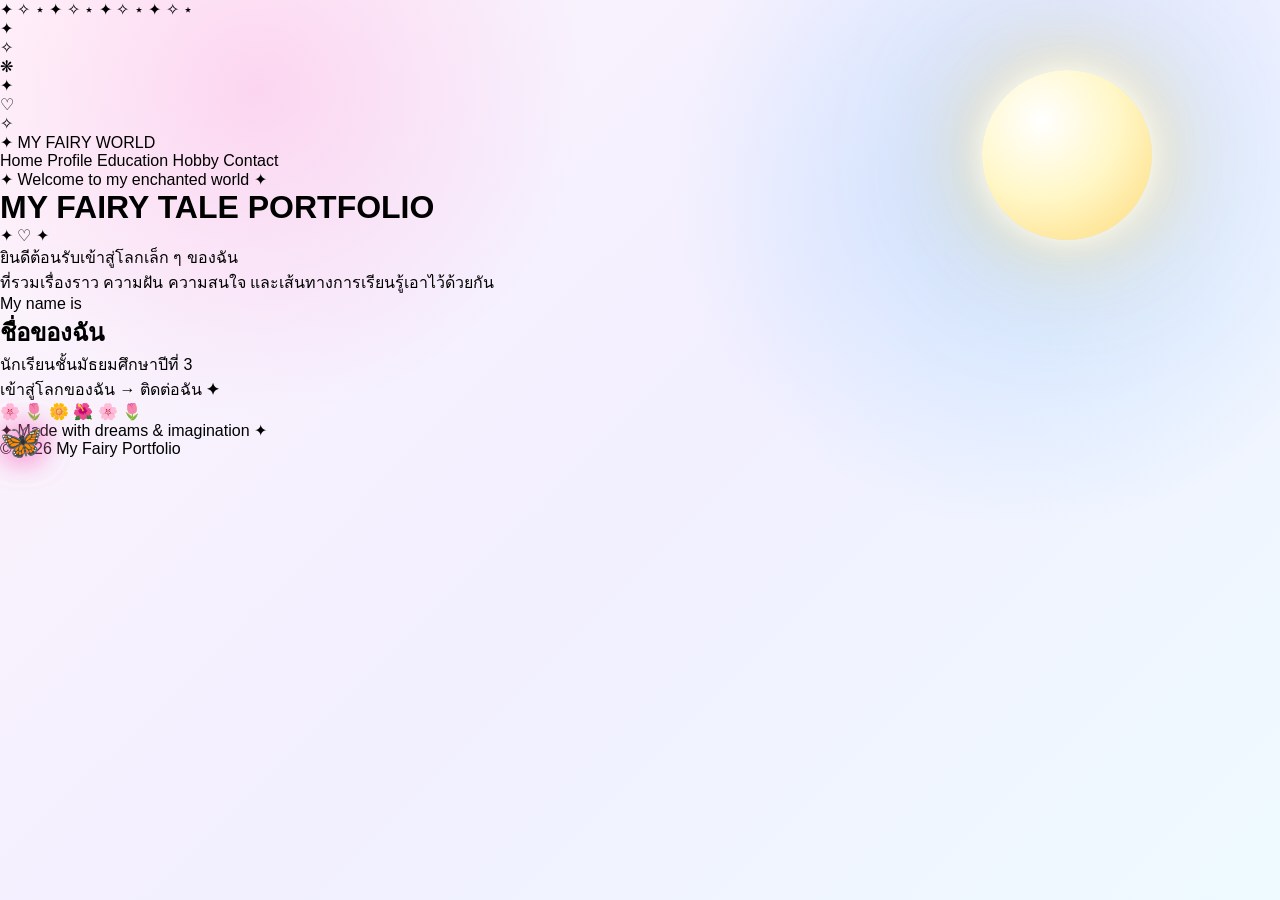
==== commit 5ec67836: "Update index.html" ====
--- a/index.html
+++ b/index.html
@@ -1,471 +1,195 @@
-```html
 <!DOCTYPE html>
 <html lang="th">
 <head>
     <meta charset="UTF-8">
     <meta name="viewport" content="width=device-width, initial-scale=1.0">
 
-    <title>My Enchanted World</title>
+    <title>Enchanted Kingdom | Home</title>
 
     <link rel="preconnect" href="https://fonts.googleapis.com">
     <link rel="preconnect" href="https://fonts.gstatic.com" crossorigin>
-
-    <link
-        href="https://fonts.googleapis.com/css2?family=Itim&family=Kanit:wght@300;400;500;600;700&display=swap"
-        rel="stylesheet"
-    >
+    <link href="https://fonts.googleapis.com/css2?family=Mali:wght@400;500;600;700&family=Prompt:wght@300;400;500;600;700&display=swap" rel="stylesheet">
 
     <link rel="stylesheet" href="style.css">
 </head>
 
-<body class="forest-home">
+<body class="home-page">
 
-    <!-- ================= MAGICAL SKY ================= -->
+    <!-- ================= STARS ================= -->
 
-    <div class="magic-sky">
-
-        <div class="aurora"></div>
-
-        <div class="moon">
-            <div class="moon-crater crater-1"></div>
-            <div class="moon-crater crater-2"></div>
-            <div class="moon-crater crater-3"></div>
-        </div>
-
-        <span class="star s1">✦</span>
-        <span class="star s2">✧</span>
-        <span class="star s3">✦</span>
-        <span class="star s4">✧</span>
-        <span class="star s5">✦</span>
-        <span class="star s6">✧</span>
-        <span class="star s7">✦</span>
-        <span class="star s8">✧</span>
-        <span class="star s9">✦</span>
-        <span class="star s10">✧</span>
-
-        <div class="mist mist-1"></div>
-        <div class="mist mist-2"></div>
-
+    <div class="stars">
+        <span>✦</span>
+        <span>✧</span>
+        <span>⋆</span>
+        <span>✦</span>
+        <span>✧</span>
+        <span>⋆</span>
+        <span>✦</span>
+        <span>✧</span>
+        <span>⋆</span>
+        <span>✦</span>
+        <span>✧</span>
+        <span>⋆</span>
     </div>
 
 
     <!-- ================= FLOATING MAGIC ================= -->
 
-    <div class="magic-particles">
+    <div class="magic-particle p1">✦</div>
+    <div class="magic-particle p2">✧</div>
+    <div class="magic-particle p3">❋</div>
+    <div class="magic-particle p4">✦</div>
+    <div class="magic-particle p5">♡</div>
+    <div class="magic-particle p6">✧</div>
 
-        <span class="fairy-light light-1">✦</span>
-        <span class="fairy-light light-2">✧</span>
-        <span class="fairy-light light-3">✦</span>
-        <span class="fairy-light light-4">✧</span>
-        <span class="fairy-light light-5">✦</span>
-        <span class="fairy-light light-6">✧</span>
 
-        <span class="butterfly fly-1">🦋</span>
-        <span class="butterfly fly-2">🦋</span>
-        <span class="butterfly fly-3">🦋</span>
+    <!-- ================= CLOUDS ================= -->
 
-        <span class="fairy-dust dust-1">•</span>
-        <span class="fairy-dust dust-2">•</span>
-        <span class="fairy-dust dust-3">•</span>
-        <span class="fairy-dust dust-4">•</span>
-        <span class="fairy-dust dust-5">•</span>
+    <div class="cloud cloud-one"></div>
+    <div class="cloud cloud-two"></div>
+    <div class="cloud cloud-three"></div>
+
+
+    <!-- ================= NAVIGATION ================= -->
+
+    <header class="magic-nav">
+
+        <a href="index.html" class="magic-logo">
+            <span class="logo-orbit">✦</span>
+            <span>MY FAIRY WORLD</span>
+        </a>
+
+        <nav>
+            <a href="index.html" class="active">Home</a>
+            <a href="profile.html">Profile</a>
+            <a href="education.html">Education</a>
+            <a href="hobby.html">Hobby</a>
+            <a href="contact.html">Contact</a>
+        </nav>
+
+    </header>
+
+
+    <!-- ================= MOON ================= -->
+
+    <div class="moon">
+        <div class="moon-crater crater-one"></div>
+        <div class="moon-crater crater-two"></div>
+        <div class="moon-crater crater-three"></div>
+    </div>
+
+
+    <!-- ================= CASTLE ================= -->
+
+    <div class="castle">
+
+        <div class="tower tower-left">
+            <div class="tower-top"></div>
+            <div class="window"></div>
+        </div>
+
+        <div class="tower tower-center">
+            <div class="tower-top"></div>
+            <div class="window"></div>
+        </div>
+
+        <div class="tower tower-right">
+            <div class="tower-top"></div>
+            <div class="window"></div>
+        </div>
+
+        <div class="castle-body">
+
+            <div class="castle-door"></div>
+
+            <div class="castle-window window-left"></div>
+            <div class="castle-window window-right"></div>
+
+        </div>
 
     </div>
 
 
-    <!-- ================= NAVIGATION ================= -->
+    <!-- ================= HOME CONTENT ================= -->
 
-    <header class="navbar enchanted-nav">
+    <main class="home-content">
 
-        <div class="nav-container">
+        <p class="small-magic-text">
+            ✦ Welcome to my enchanted world ✦
+        </p>
 
-            <a href="index.html" class="logo">
-                <span class="logo-crystal">✦</span>
-                <span>Enchanted World</span>
-            </a>
+        <h1>
+            <span>MY</span>
+            <strong>FAIRY TALE</strong>
+            <span>PORTFOLIO</span>
+        </h1>
 
-            <nav class="nav-menu">
-
-                <a href="index.html" class="active">
-                    🏠 หน้าแรก
-                </a>
-
-                <a href="profile.html">
-                    🧚 ประวัติ
-                </a>
-
-                <a href="education.html">
-                    📜 การศึกษา
-                </a>
-
-                <a href="hobby.html">
-                    🌸 งานอดิเรก
-                </a>
-
-                <a href="contact.html">
-                    💌 ติดต่อ
-                </a>
-
-            </nav>
-
+        <div class="magic-divider">
+            <span>✦</span>
+            <i></i>
+            <span>♡</span>
+            <i></i>
+            <span>✦</span>
         </div>
 
-    </header>
+        <p class="home-description">
+            ยินดีต้อนรับเข้าสู่โลกเล็ก ๆ ของฉัน
+            <br>
+            ที่รวมเรื่องราว ความฝัน ความสนใจ
+            และเส้นทางการเรียนรู้เอาไว้ด้วยกัน
+        </p>
 
-
-    <!-- ================= HERO ================= -->
-
-    <main>
-
-        <section class="forest-hero">
-
-            <div class="hero-left">
-
-                <div class="welcome-pill">
-                    ✨ Welcome to my enchanted world ✨
-                </div>
-
-                <p class="hero-mini">
-                    🌙 A LITTLE FAIRY TALE ABOUT ME
-                </p>
-
-                <h1>
-
-                    สวัสดีค่ะ
-
-                    <span>ยินดีต้อนรับเข้าสู่</span>
-
-                    <strong>
-                        โลกมหัศจรรย์
-                    </strong>
-
-                    <em>
-                        ของฉัน
-                    </em>
-
-                </h1>
-
-                <p class="hero-text">
-
-                    ฉันคือ <b>ณัฐกมล</b>
-                    นักเรียนชั้นมัธยมศึกษาปีที่ 3
-                    ผู้ชอบเรียนรู้สิ่งใหม่ ๆ
-                    สนุกกับเทคโนโลยี
-                    และเชื่อว่าทุกวันสามารถสร้าง
-                    เรื่องราวดี ๆ ได้ ✨
-
-                </p>
-
-
-                <div class="magic-tags">
-
-                    <span>🦋 Dreamer</span>
-                    <span>🌸 Creator</span>
-                    <span>✨ Student</span>
-                    <span>🌈 Explorer</span>
-
-                </div>
-
-
-                <div class="hero-actions">
-
-                    <a
-                        href="profile.html"
-                        class="enchanted-button primary"
-                    >
-                        <span>🧚</span>
-                        ทำความรู้จักฉัน
-                        <b>→</b>
-                    </a>
-
-                    <a
-                        href="hobby.html"
-                        class="enchanted-button ghost"
-                    >
-                        🌸 โลกของฉัน
-                    </a>
-
-                </div>
-
-            </div>
-
-
-            <!-- ================= MAGIC PORTAL ================= -->
-
-            <div class="hero-right">
-
-                <div class="magic-portal">
-
-                    <div class="portal-ring ring-a"></div>
-                    <div class="portal-ring ring-b"></div>
-                    <div class="portal-ring ring-c"></div>
-
-                    <div class="portal-stars">
-                        <span>✦</span>
-                        <span>✧</span>
-                        <span>✦</span>
-                        <span>✧</span>
-                    </div>
-
-                    <div class="portrait-window">
-
-                        <div class="portrait-glow"></div>
-
-                        <img
-                            src="https://placehold.co/600x750/251b55/fce8ff?text=YOUR+PHOTO"
-                            alt="รูปภาพประจำตัวของฉัน"
-                        >
-
-                        <div class="portrait-caption">
-                            ✨ This is me ✨
-                        </div>
-
-                    </div>
-
-
-                    <div class="floating-crystal crystal-1">
-                        💎
-                    </div>
-
-                    <div class="floating-crystal crystal-2">
-                        🔮
-                    </div>
-
-                    <div class="floating-crystal crystal-3">
-                        ✨
-                    </div>
-
-                </div>
-
-
-                <div class="magic-info-card info-card-a">
-
-                    <span>🌟</span>
-
-                    <div>
-                        <small>MY DREAM</small>
-                        <strong>Keep Growing</strong>
-                    </div>
-
-                </div>
-
-
-                <div class="magic-info-card info-card-b">
-
-                    <span>🪄</span>
-
-                    <div>
-                        <small>MY WORLD</small>
-                        <strong>Full of Magic</strong>
-                    </div>
-
-                </div>
-
-            </div>
-
-        </section>
-
-
-        <!-- ================= FOREST DECORATION ================= -->
-
-        <div class="forest-floor">
-
-            <div class="tree tree-left">🌲</div>
-            <div class="tree tree-left-2">🌲</div>
-            <div class="tree tree-right">🌲</div>
-            <div class="tree tree-right-2">🌲</div>
-
-            <div class="mushroom mushroom-1">🍄</div>
-            <div class="mushroom mushroom-2">🍄</div>
-            <div class="mushroom mushroom-3">🍄</div>
-
-            <div class="grass grass-1">🌿</div>
-            <div class="grass grass-2">🌿</div>
-            <div class="grass grass-3">🌿</div>
-
+        <div class="hero-name">
+            <span>My name is</span>
+            <h2>ชื่อของฉัน</h2>
+            <p>นักเรียนชั้นมัธยมศึกษาปีที่ 3</p>
         </div>
 
 
-        <!-- ================= DISCOVER ================= -->
+        <div class="portal-buttons">
 
-        <section class="discover-section">
+            <a href="profile.html" class="crystal-button">
+                <span>เข้าสู่โลกของฉัน</span>
+                <b>→</b>
+            </a>
 
-            <div class="section-title">
+            <a href="contact.html" class="ghost-button">
+                <span>ติดต่อฉัน</span>
+                <b>✦</b>
+            </a>
 
-                <span>🌸 DISCOVER MY WORLD 🌸</span>
-
-                <h2>
-                    เปิดประตูเข้าสู่เรื่องราวของฉัน
-                </h2>
-
-                <p>
-                    แต่ละหน้าคือดินแดนเล็ก ๆ ที่ซ่อนเรื่องราวเอาไว้
-                </p>
-
-            </div>
-
-
-            <div class="magic-card-grid">
-
-                <a href="profile.html" class="world-card profile-world">
-
-                    <div class="world-icon">
-                        🧚
-                    </div>
-
-                    <span class="world-number">01</span>
-
-                    <h3>My Story</h3>
-
-                    <h4>เรื่องราวของฉัน</h4>
-
-                    <p>
-                        มาทำความรู้จักตัวตน
-                        ความชอบ และความฝันของฉัน
-                    </p>
-
-                    <b>Enter the world →</b>
-
-                </a>
-
-
-                <a href="education.html" class="world-card education-world">
-
-                    <div class="world-icon">
-                        📜
-                    </div>
-
-                    <span class="world-number">02</span>
-
-                    <h3>My Journey</h3>
-
-                    <h4>เส้นทางการเรียนรู้</h4>
-
-                    <p>
-                        ทุกบทเรียนคืออีกหนึ่งดวงดาว
-                        บนเส้นทางของฉัน
-                    </p>
-
-                    <b>Follow my path →</b>
-
-                </a>
-
-
-                <a href="hobby.html" class="world-card hobby-world">
-
-                    <div class="world-icon">
-                        🌈
-                    </div>
-
-                    <span class="world-number">03</span>
-
-                    <h3>My Happiness</h3>
-
-                    <h4>สิ่งที่ฉันชอบ</h4>
-
-                    <p>
-                        พบกับสิ่งต่าง ๆ
-                        ที่เติมสีสันให้กับชีวิต
-                    </p>
-
-                    <b>Explore my world →</b>
-
-                </a>
-
-
-                <a href="contact.html" class="world-card contact-world">
-
-                    <div class="world-icon">
-                        💌
-                    </div>
-
-                    <span class="world-number">04</span>
-
-                    <h3>Say Hello</h3>
-
-                    <h4>ติดต่อฉัน</h4>
-
-                    <p>
-                        หากต้องการพูดคุย
-                        สามารถพบฉันได้ที่นี่
-                    </p>
-
-                    <b>Send a message →</b>
-
-                </a>
-
-            </div>
-
-        </section>
-
-
-        <!-- ================= QUOTE ================= -->
-
-        <section class="fairy-quote">
-
-            <div class="quote-orbit orbit-1"></div>
-            <div class="quote-orbit orbit-2"></div>
-
-            <span class="quote-magic">✦</span>
-
-            <h2>
-                “บางครั้งเวทมนตร์ที่ยิ่งใหญ่ที่สุด
-                คือการไม่หยุดเชื่อในตัวเอง”
-            </h2>
-
-            <p>
-                ✨ Believe in yourself • Dream • Create • Grow ✨
-            </p>
-
-        </section>
+        </div>
 
     </main>
 
 
-    <!-- ================= FOOTER ================= -->
+    <!-- ================= FOREGROUND GRASS ================= -->
 
-    <footer class="enchanted-footer">
+    <div class="grass-layer"></div>
 
-        <div class="footer-glow"></div>
+    <div class="flowers">
 
-        <div class="footer-content">
+        <span class="flower f1">🌸</span>
+        <span class="flower f2">🌷</span>
+        <span class="flower f3">🌼</span>
+        <span class="flower f4">🌺</span>
+        <span class="flower f5">🌸</span>
+        <span class="flower f6">🌷</span>
 
-            <div class="footer-brand">
-
-                <h2>
-                    ✦ Enchanted World
-                </h2>
-
-                <p>
-                    My little portfolio
-                    in a magical world.
-                </p>
-
-            </div>
+    </div>
 
 
-            <div class="footer-navigation">
+    <!-- ================= BUTTERFLIES ================= -->
 
-                <a href="index.html">หน้าแรก</a>
-                <a href="profile.html">ประวัติ</a>
-                <a href="education.html">การศึกษา</a>
-                <a href="hobby.html">งานอดิเรก</a>
-                <a href="contact.html">ติดต่อ</a>
-
-            </div>
-
-        </div>
+    <div class="butterfly butterfly-one">🦋</div>
+    <div class="butterfly butterfly-two">🦋</div>
+    <div class="butterfly butterfly-three">🦋</div>
 
 
-        <div class="footer-bottom">
-
-            © 2026 My Enchanted Portfolio
-            • Made with ✨ 🦋 🌸
-
-        </div>
-
+    <footer class="fairy-footer">
+        <p>✦ Made with dreams & imagination ✦</p>
+        <p>© 2026 My Fairy Portfolio</p>
     </footer>
 
 </body>
 </html>
-```
--- a/style.css
+++ b/style.css
@@ -1,55 +1,55 @@
 ```css
-/* =========================================================
-   MY FAIRY PORTFOLIO
-   Enchanted Fairy-Tale Student Portfolio
-   ========================================================= */
-
-
-/* =========================================================
-   1. ROOT
-   ========================================================= */
+/* ============================================================
+   ENCHANTED FOREST PORTFOLIO
+   Magical Fairy-Tale Animation CSS
+   ============================================================ */
+
+
+/* ============================================================
+   VARIABLES
+   ============================================================ */
 
 :root {
 
-    --blue-dark: #26358c;
-    --blue: #4b8df8;
-    --blue-light: #8ed8ff;
-
-    --pink: #ff79b8;
-    --pink-light: #ffd1e8;
-
-    --purple: #9b72ff;
-    --purple-light: #e4d5ff;
-
-    --yellow: #ffd95a;
-    --orange: #ffad62;
-
-    --mint: #78e5c1;
-    --sky: #c7f1ff;
+    --night: #111337;
+    --deep: #19194c;
+    --purple: #6d4bd8;
+    --violet: #a56cff;
+
+    --pink: #ff72bd;
+    --rose: #ff9dce;
+
+    --blue: #62b9ff;
+    --cyan: #7ee8ff;
+
+    --mint: #75e3c0;
+
+    --gold: #ffe47c;
+    --cream: #fff7dc;
 
     --white: #ffffff;
-    --text: #27345f;
-    --muted: #69739b;
-
-    --glass: rgba(255, 255, 255, 0.68);
-    --border: rgba(255, 255, 255, 0.85);
+
+    --text: #34345e;
+    --muted: #72739a;
+
+    --glass:
+        rgba(255, 255, 255, .68);
+
+    --glass-dark:
+        rgba(31, 29, 77, .68);
 
     --shadow:
-        0 20px 60px rgba(71, 72, 150, 0.15);
-
-    --shadow-heavy:
-        0 30px 80px rgba(63, 55, 145, 0.22);
-
-    --radius-xl: 38px;
-    --radius-lg: 28px;
-    --radius-md: 20px;
-
-}
-
-
-/* =========================================================
-   2. RESET
-   ========================================================= */
+        0 25px 70px rgba(50, 35, 110, .16);
+
+    --shadow-dark:
+        0 30px 90px rgba(5, 4, 30, .35);
+
+}
+
+
+/* ============================================================
+   RESET
+   ============================================================ */
 
 * {
     margin: 0;
@@ -57,9 +57,11 @@
     box-sizing: border-box;
 }
 
+
 html {
     scroll-behavior: smooth;
 }
+
 
 body {
 
@@ -74,161 +76,524 @@
     overflow-x: hidden;
 
     background:
+
         radial-gradient(
-            circle at 10% 10%,
-            rgba(255, 178, 222, .55),
+            circle at 20% 10%,
+            rgba(255, 126, 204, .25),
+            transparent 25%
+        ),
+
+        radial-gradient(
+            circle at 80% 20%,
+            rgba(91, 185, 255, .28),
             transparent 28%
         ),
 
-        radial-gradient(
-            circle at 90% 15%,
-            rgba(157, 205, 255, .55),
-            transparent 30%
-        ),
-
-        radial-gradient(
-            circle at 50% 90%,
-            rgba(213, 187, 255, .50),
-            transparent 35%
-        ),
-
         linear-gradient(
             135deg,
-            #fff5fc,
-            #eef8ff 48%,
-            #f7efff
+            #fff5fb,
+            #f2efff,
+            #eefaff
         );
 
 }
+
 
 a {
     text-decoration: none;
     color: inherit;
 }
 
+
 img {
     display: block;
     max-width: 100%;
 }
 
 
-/* =========================================================
-   3. MAGICAL BACKGROUND
-   ========================================================= */
-
-.magic-background {
+/* ============================================================
+   MAGICAL SKY
+   ============================================================ */
+
+.magic-sky {
 
     position: fixed;
 
     inset: 0;
 
+    overflow: hidden;
+
     pointer-events: none;
 
+    z-index: -10;
+
+    background:
+
+        radial-gradient(
+            circle at 50% 30%,
+            rgba(125, 96, 220, .28),
+            transparent 30%
+        );
+
+}
+
+
+.aurora {
+
+    position: absolute;
+
+    width: 120%;
+
+    height: 55%;
+
+    left: -10%;
+
+    top: 0;
+
+    opacity: .7;
+
+    filter: blur(45px);
+
+    background:
+
+        linear-gradient(
+            120deg,
+            rgba(255, 93, 185, .3),
+            rgba(110, 155, 255, .32),
+            rgba(120, 255, 205, .22),
+            rgba(187, 102, 255, .28)
+        );
+
+    animation:
+        auroraMove 14s ease-in-out infinite alternate;
+
+}
+
+
+@keyframes auroraMove {
+
+    0% {
+        transform:
+            translateX(-4%)
+            rotate(-2deg)
+            scale(1);
+    }
+
+    50% {
+        transform:
+            translateX(5%)
+            rotate(2deg)
+            scale(1.08);
+    }
+
+    100% {
+        transform:
+            translateX(-2%)
+            rotate(-1deg)
+            scale(1.03);
+    }
+
+}
+
+
+/* ============================================================
+   MOON
+   ============================================================ */
+
+.moon {
+
+    position: absolute;
+
+    top: 70px;
+
+    right: 10%;
+
+    width: 170px;
+
+    height: 170px;
+
+    border-radius: 50%;
+
+    background:
+
+        radial-gradient(
+            circle at 35% 30%,
+            #fff,
+            #fff7c7 48%,
+            #ffd978
+        );
+
+    box-shadow:
+
+        0 0 30px #fff,
+
+        0 0 80px rgba(255, 232, 139, .7),
+
+        0 0 150px rgba(255, 201, 107, .4);
+
+    animation:
+        moonFloat 7s ease-in-out infinite;
+
+}
+
+
+@keyframes moonFloat {
+
+    0%,
+    100% {
+        transform:
+            translateY(0);
+    }
+
+    50% {
+        transform:
+            translateY(-15px);
+    }
+
+}
+
+
+.moon-crater {
+
+    position: absolute;
+
+    border-radius: 50%;
+
+    background:
+        rgba(216, 183, 102, .15);
+
+}
+
+
+.crater-1 {
+    width: 35px;
+    height: 35px;
+    top: 35px;
+    left: 35px;
+}
+
+.crater-2 {
+    width: 20px;
+    height: 20px;
+    right: 30px;
+    top: 65px;
+}
+
+.crater-3 {
+    width: 28px;
+    height: 28px;
+    bottom: 30px;
+    left: 70px;
+}
+
+
+/* ============================================================
+   STARS
+   ============================================================ */
+
+.star {
+
+    position: absolute;
+
+    color: white;
+
+    font-size: 25px;
+
+    text-shadow:
+
+        0 0 8px white,
+
+        0 0 20px #9b7bff,
+
+        0 0 40px #ff83ca;
+
+    animation:
+        starTwinkle 3s ease-in-out infinite;
+
+}
+
+
+.s1 {
+    top: 12%;
+    left: 12%;
+}
+
+.s2 {
+    top: 25%;
+    left: 30%;
+    animation-delay: .5s;
+}
+
+.s3 {
+    top: 18%;
+    right: 25%;
+    animation-delay: 1s;
+}
+
+.s4 {
+    top: 45%;
+    right: 8%;
+    animation-delay: 1.5s;
+}
+
+.s5 {
+    top: 60%;
+    left: 8%;
+    animation-delay: 2s;
+}
+
+.s6 {
+    top: 70%;
+    right: 30%;
+    animation-delay: .8s;
+}
+
+.s7 {
+    top: 35%;
+    left: 55%;
+    animation-delay: 1.7s;
+}
+
+.s8 {
+    top: 80%;
+    left: 45%;
+    animation-delay: 2.4s;
+}
+
+.s9 {
+    top: 55%;
+    left: 70%;
+    animation-delay: 1.1s;
+}
+
+.s10 {
+    top: 8%;
+    left: 70%;
+    animation-delay: 2.1s;
+}
+
+
+@keyframes starTwinkle {
+
+    0%,
+    100% {
+        opacity: .25;
+        transform:
+            scale(.65)
+            rotate(0);
+    }
+
+    50% {
+        opacity: 1;
+        transform:
+            scale(1.35)
+            rotate(20deg);
+    }
+
+}
+
+
+/* ============================================================
+   MIST
+   ============================================================ */
+
+.mist {
+
+    position: absolute;
+
+    width: 700px;
+
+    height: 170px;
+
+    border-radius: 50%;
+
+    filter: blur(30px);
+
+    background:
+        rgba(255, 255, 255, .2);
+
+}
+
+
+.mist-1 {
+
+    bottom: 15%;
+
+    left: -10%;
+
+    animation:
+        mistMove 18s ease-in-out infinite;
+
+}
+
+
+.mist-2 {
+
+    bottom: 30%;
+
+    right: -15%;
+
+    animation:
+        mistMove 23s ease-in-out infinite reverse;
+
+}
+
+
+@keyframes mistMove {
+
+    0%,
+    100% {
+        transform:
+            translateX(0)
+            scale(1);
+    }
+
+    50% {
+        transform:
+            translateX(120px)
+            scale(1.2);
+    }
+
+}
+
+
+/* ============================================================
+   MAGIC PARTICLES
+   ============================================================ */
+
+.magic-particles {
+
+    position: fixed;
+
+    inset: 0;
+
+    z-index: 2;
+
+    pointer-events: none;
+
     overflow: hidden;
 
-    z-index: -1;
-
-}
-
-
-.star {
+}
+
+
+.fairy-light {
 
     position: absolute;
 
-    color: #ffffff;
+    color: white;
 
     text-shadow:
-        0 0 8px #ffffff,
-        0 0 18px #b98cff,
-        0 0 30px #ff9bd4;
+        0 0 8px white,
+        0 0 25px #b878ff;
 
     animation:
-        twinkle 2.5s ease-in-out infinite;
-
-}
-
-.star-1 {
-    top: 15%;
-    left: 8%;
-    font-size: 30px;
-}
-
-.star-2 {
+        floatLight 7s ease-in-out infinite;
+
+}
+
+
+.light-1 {
+    left: 12%;
     top: 30%;
-    right: 12%;
-    font-size: 22px;
-    animation-delay: .7s;
-}
-
-.star-3 {
+    font-size: 25px;
+}
+
+.light-2 {
+    left: 25%;
     top: 65%;
-    left: 15%;
-    font-size: 20px;
-    animation-delay: 1.2s;
-}
-
-.star-4 {
-    top: 78%;
-    right: 20%;
-    font-size: 28px;
-    animation-delay: 1.7s;
-}
-
-.star-5 {
-    top: 45%;
-    left: 48%;
     font-size: 18px;
     animation-delay: 2s;
 }
 
-
-@keyframes twinkle {
+.light-3 {
+    right: 17%;
+    top: 35%;
+    font-size: 28px;
+    animation-delay: 1s;
+}
+
+.light-4 {
+    right: 28%;
+    top: 75%;
+    font-size: 20px;
+    animation-delay: 3s;
+}
+
+.light-5 {
+    left: 50%;
+    top: 20%;
+    font-size: 18px;
+}
+
+.light-6 {
+    right: 5%;
+    top: 55%;
+    font-size: 25px;
+}
+
+
+@keyframes floatLight {
 
     0%,
     100% {
-        opacity: .35;
-        transform: scale(.75) rotate(0deg);
+        transform:
+            translate(0, 0)
+            scale(.7);
+
+        opacity: .25;
     }
 
     50% {
+        transform:
+            translate(20px, -35px)
+            scale(1.4);
+
         opacity: 1;
-        transform: scale(1.3) rotate(20deg);
-    }
-
-}
-
-
-/* Butterflies */
+    }
+
+}
+
+
+/* ============================================================
+   BUTTERFLY
+   ============================================================ */
 
 .butterfly {
 
     position: absolute;
 
-    font-size: 35px;
+    font-size: 34px;
 
     filter:
         drop-shadow(
-            0 0 15px rgba(255, 121, 184, .55)
+            0 0 15px rgba(255, 111, 194, .65)
         );
 
     animation:
-        butterflyFly 15s ease-in-out infinite;
-
-}
-
-.butterfly-1 {
-    left: -5%;
-    top: 25%;
-}
-
-.butterfly-2 {
-    right: -5%;
-    top: 65%;
-    animation-delay: 6s;
-}
-
-
-@keyframes butterflyFly {
+        butterflyJourney 18s linear infinite;
+
+}
+
+
+.fly-1 {
+    top: 35%;
+    left: -10%;
+}
+
+.fly-2 {
+    top: 68%;
+    left: -12%;
+    animation-delay: 7s;
+}
+
+.fly-3 {
+    top: 20%;
+    left: -8%;
+    animation-delay: 12s;
+}
+
+
+@keyframes butterflyJourney {
 
     0% {
         transform:
@@ -236,130 +601,125 @@
             rotate(-10deg);
     }
 
-    25% {
+    20% {
         transform:
-            translate(25vw, -8vh)
-            rotate(12deg);
-    }
-
-    50% {
+            translate(22vw, -8vh)
+            rotate(10deg);
+    }
+
+    40% {
         transform:
-            translate(50vw, 10vh)
+            translate(45vw, 7vh)
+            rotate(-8deg);
+    }
+
+    60% {
+        transform:
+            translate(68vw, -10vh)
+            rotate(8deg);
+    }
+
+    80% {
+        transform:
+            translate(90vw, 5vh)
             rotate(-5deg);
-    }
-
-    75% {
-        transform:
-            translate(75vw, -5vh)
-            rotate(12deg);
     }
 
     100% {
         transform:
-            translate(110vw, 5vh)
-            rotate(-10deg);
-    }
-
-}
-
-
-/* Clouds */
-
-.cloud {
+            translate(120vw, -4vh)
+            rotate(8deg);
+    }
+
+}
+
+
+/* ============================================================
+   FAIRY DUST
+   ============================================================ */
+
+.fairy-dust {
 
     position: absolute;
 
-    opacity: .65;
-
-    font-size: 85px;
-
-    filter:
-        drop-shadow(
-            0 12px 15px rgba(94, 158, 255, .15)
-        );
+    width: 8px;
+
+    height: 8px;
+
+    border-radius: 50%;
+
+    color: transparent;
+
+    background: white;
+
+    box-shadow:
+        0 0 10px white,
+        0 0 20px #ff8fd0;
 
     animation:
-        cloudMove 25s linear infinite;
-
-}
-
-.cloud-1 {
-    top: 8%;
-    left: -10%;
-}
-
-.cloud-2 {
-    top: 50%;
-    right: -12%;
-    animation-delay: 8s;
-}
-
-
-@keyframes cloudMove {
+        dustFloat 6s ease-in-out infinite;
+
+}
+
+
+.dust-1 {
+    left: 20%;
+    bottom: 20%;
+}
+
+.dust-2 {
+    left: 60%;
+    bottom: 30%;
+    animation-delay: 1s;
+}
+
+.dust-3 {
+    right: 15%;
+    bottom: 15%;
+    animation-delay: 2s;
+}
+
+.dust-4 {
+    left: 40%;
+    bottom: 12%;
+    animation-delay: 3s;
+}
+
+.dust-5 {
+    right: 40%;
+    bottom: 45%;
+    animation-delay: 4s;
+}
+
+
+@keyframes dustFloat {
 
     0% {
-        transform: translateX(0);
+        transform:
+            translateY(30px)
+            scale(.3);
+
+        opacity: 0;
     }
 
     50% {
-        transform: translateX(30vw);
+        opacity: 1;
     }
 
     100% {
-        transform: translateX(0);
-    }
-
-}
-
-
-/* Flowers */
-
-.flower {
-
-    position: absolute;
-
-    font-size: 42px;
-
-    animation:
-        flowerFloat 5s ease-in-out infinite;
-
-}
-
-.flower-1 {
-    left: 3%;
-    bottom: 8%;
-}
-
-.flower-2 {
-    right: 5%;
-    bottom: 15%;
-    animation-delay: 1.2s;
-}
-
-.flower-3 {
-    left: 45%;
-    bottom: 3%;
-    animation-delay: 2s;
-}
-
-
-@keyframes flowerFloat {
-
-    0%,
-    100% {
-        transform: translateY(0) rotate(-5deg);
-    }
-
-    50% {
-        transform: translateY(-18px) rotate(7deg);
-    }
-
-}
-
-
-/* =========================================================
-   4. NAVBAR
-   ========================================================= */
+        transform:
+            translateY(-100px)
+            scale(1);
+
+        opacity: 0;
+    }
+
+}
+
+
+/* ============================================================
+   NAVBAR
+   ============================================================ */
 
 .navbar {
 
@@ -369,22 +729,23 @@
 
     z-index: 100;
 
-    padding: 16px 5%;
+    padding:
+        15px 5%;
 
     background:
         rgba(255, 255, 255, .62);
 
     backdrop-filter:
-        blur(20px);
+        blur(25px);
 
     -webkit-backdrop-filter:
-        blur(20px);
+        blur(25px);
 
     border-bottom:
-        1px solid rgba(255, 255, 255, .8);
+        1px solid rgba(255, 255, 255, .85);
 
     box-shadow:
-        0 10px 35px rgba(71, 73, 150, .08);
+        0 10px 40px rgba(50, 40, 100, .08);
 
 }
 
@@ -414,18 +775,18 @@
 
     gap: 10px;
 
-    font-family: "Itim", cursive;
-
-    font-size: 26px;
-
-    font-weight: bold;
-
-    color: var(--blue-dark);
-
-}
-
-
-.logo-magic {
+    font-family:
+        "Itim",
+        cursive;
+
+    font-size: 25px;
+
+    color: #4a4382;
+
+}
+
+
+.logo-crystal {
 
     width: 42px;
 
@@ -435,35 +796,32 @@
 
     place-items: center;
 
+    color: white;
+
     border-radius: 50%;
-
-    color: white;
 
     background:
         linear-gradient(
             135deg,
-            var(--pink),
-            var(--purple),
-            var(--blue)
+            #ff73b9,
+            #956aff,
+            #5db9ff
         );
 
     box-shadow:
-        0 0 20px rgba(155, 114, 255, .45);
+        0 0 25px rgba(151, 103, 255, .45);
 
     animation:
-        logoSpin 5s linear infinite;
-
-}
-
-
-@keyframes logoSpin {
-
-    0% {
-        transform: rotate(0deg);
-    }
-
-    100% {
-        transform: rotate(360deg);
+        crystalRotate 6s linear infinite;
+
+}
+
+
+@keyframes crystalRotate {
+
+    to {
+        transform:
+            rotate(360deg);
     }
 
 }
@@ -473,199 +831,182 @@
 
     display: flex;
 
+    gap: 7px;
+
+    flex-wrap: wrap;
+
+    justify-content: center;
+
+}
+
+
+.nav-menu a {
+
+    padding:
+        10px 14px;
+
+    border-radius: 15px;
+
+    color: #55577d;
+
+    transition:
+        .35s ease;
+
+}
+
+
+.nav-menu a:hover,
+.nav-menu a.active {
+
+    color: #7b56ce;
+
+    background:
+        rgba(255, 255, 255, .8);
+
+    box-shadow:
+        0 8px 25px rgba(80, 70, 140, .1);
+
+    transform:
+        translateY(-3px);
+
+}
+
+
+/* ============================================================
+   HERO
+   ============================================================ */
+
+.forest-hero {
+
+    max-width: 1250px;
+
+    min-height:
+        calc(100vh - 75px);
+
+    margin: auto;
+
+    padding:
+        80px 5%;
+
+    display: grid;
+
+    grid-template-columns:
+        1fr 1fr;
+
     align-items: center;
 
-    gap: 8px;
-
-}
-
-
-.nav-menu a {
-
-    position: relative;
-
-    padding: 10px 15px;
-
-    border-radius: 15px;
-
-    color: #4f5880;
-
-    transition:
-        .3s ease;
-
-}
-
-
-.nav-menu a::after {
-
-    content: "";
-
-    position: absolute;
-
-    left: 50%;
-
-    bottom: 4px;
-
-    width: 0;
-
-    height: 3px;
-
-    border-radius: 20px;
+    gap: 50px;
+
+}
+
+
+.hero-left {
+
+    animation:
+        heroAppear 1s ease both;
+
+}
+
+
+@keyframes heroAppear {
+
+    from {
+        opacity: 0;
+        transform:
+            translateY(45px);
+    }
+
+    to {
+        opacity: 1;
+        transform:
+            translateY(0);
+    }
+
+}
+
+
+.welcome-pill {
+
+    display: inline-block;
+
+    padding:
+        10px 20px;
+
+    border-radius: 50px;
+
+    color: #7555bd;
+
+    background:
+        rgba(255, 255, 255, .68);
+
+    border:
+        1px solid rgba(255, 255, 255, .9);
+
+    box-shadow:
+        0 10px 35px rgba(80, 60, 150, .1);
+
+}
+
+
+.hero-mini {
+
+    margin-top: 25px;
+
+    color: var(--pink);
+
+    font-weight: 600;
+
+    letter-spacing: 2px;
+
+}
+
+
+.hero-left h1 {
+
+    margin-top: 10px;
+
+    font-size:
+        clamp(48px, 7vw, 88px);
+
+    line-height: .98;
+
+    color: #343568;
+
+}
+
+
+.hero-left h1 span {
+
+    display: block;
+
+    margin-top: 18px;
+
+    font-size: .35em;
+
+    color: #7779a2;
+
+    letter-spacing: 1px;
+
+}
+
+
+.hero-left h1 strong {
+
+    display: block;
+
+    margin-top: 4px;
 
     background:
         linear-gradient(
             90deg,
-            var(--pink),
-            var(--purple),
-            var(--blue)
+            #ff68b4,
+            #9a68ff,
+            #55b7ff,
+            #5be0bd
         );
 
-    transform: translateX(-50%);
-
-    transition: .3s ease;
-
-}
-
-
-.nav-menu a:hover,
-.nav-menu a.active {
-
-    color: var(--purple);
-
-    background:
-        rgba(255, 255, 255, .75);
-
-    transform:
-        translateY(-2px);
-
-}
-
-
-.nav-menu a:hover::after,
-.nav-menu a.active::after {
-
-    width: 60%;
-
-}
-
-
-/* =========================================================
-   5. HERO
-   ========================================================= */
-
-.hero {
-
-    max-width: 1250px;
-
-    min-height:
-        calc(100vh - 80px);
-
-    margin: auto;
-
-    padding:
-        70px 5%;
-
-    display: grid;
-
-    grid-template-columns:
-        1.05fr .95fr;
-
-    align-items: center;
-
-    gap: 40px;
-
-}
-
-
-.hero-content {
-
-    animation:
-        slideUp .9s ease both;
-
-}
-
-
-.magic-label {
-
-    display: inline-flex;
-
-    padding:
-        9px 18px;
-
-    border-radius: 50px;
-
-    color: #7149ba;
-
-    background:
-        rgba(255, 255, 255, .65);
-
-    border:
-        1px solid rgba(255, 255, 255, .9);
-
-    box-shadow:
-        0 10px 30px rgba(100, 72, 170, .1);
-
-    margin-bottom: 20px;
-
-}
-
-
-.small-title {
-
-    color: var(--pink);
-
-    font-weight: 500;
-
-    margin-bottom: 8px;
-
-}
-
-
-.hero h1 {
-
-    font-size:
-        clamp(50px, 7vw, 88px);
-
-    line-height: 1;
-
-    letter-spacing: -3px;
-
-    color: var(--blue-dark);
-
-}
-
-
-.hero h1 span {
-
-    display: block;
-
-    font-size: .42em;
-
-    letter-spacing: 1px;
-
-    color: var(--purple);
-
-    margin: 16px 0 8px;
-
-}
-
-
-.hero h1 strong {
-
-    display: block;
-
-    font-weight: 700;
-
-    background:
-        linear-gradient(
-            90deg,
-            #ff65ae,
-            #9c6cff,
-            #45a9ff,
-            #48dcb1
-        );
-
-    background-size: 300%;
+    background-size:
+        300%;
 
     -webkit-background-clip: text;
 
@@ -679,6 +1020,25 @@
 }
 
 
+.hero-left h1 em {
+
+    display: block;
+
+    font-family:
+        "Itim",
+        cursive;
+
+    font-style: normal;
+
+    font-size: .55em;
+
+    color: #896ac8;
+
+    margin-top: 7px;
+
+}
+
+
 @keyframes rainbowText {
 
     0% {
@@ -696,7 +1056,7 @@
 }
 
 
-.hero-description {
+.hero-text {
 
     max-width: 600px;
 
@@ -711,27 +1071,27 @@
 }
 
 
-.hero-description b {
+.hero-text b {
 
     color: var(--pink);
 
 }
 
 
-.hero-tags {
+.magic-tags {
 
     display: flex;
 
     flex-wrap: wrap;
 
-    gap: 10px;
-
-    margin-top: 22px;
-
-}
-
-
-.hero-tags span {
+    gap: 9px;
+
+    margin-top: 20px;
+
+}
+
+
+.magic-tags span {
 
     padding:
         7px 14px;
@@ -739,33 +1099,32 @@
     border-radius: 50px;
 
     background:
-        rgba(255, 255, 255, .65);
-
-    border:
-        1px solid rgba(255, 255, 255, .9);
+        rgba(255, 255, 255, .68);
 
     box-shadow:
-        0 8px 20px rgba(91, 83, 150, .08);
-
-}
-
-
-.hero-buttons {
+        0 7px 20px rgba(80, 70, 140, .07);
+
+}
+
+
+.hero-actions {
 
     display: flex;
 
     flex-wrap: wrap;
 
-    gap: 15px;
-
-    margin-top: 32px;
-
-}
-
-
-/* Buttons */
-
-.magic-button {
+    gap: 14px;
+
+    margin-top: 30px;
+
+}
+
+
+/* ============================================================
+   BUTTONS
+   ============================================================ */
+
+.enchanted-button {
 
     position: relative;
 
@@ -779,33 +1138,30 @@
 
     gap: 10px;
 
-    min-height: 54px;
+    min-height: 55px;
 
     padding:
-        0 24px;
-
-    border-radius: 18px;
-
-    font-weight: 500;
+        0 25px;
+
+    border-radius: 20px;
 
     transition:
-        transform .3s ease,
-        box-shadow .3s ease;
-
-}
-
-
-.magic-button::before {
+        .35s ease;
+
+}
+
+
+.enchanted-button::before {
 
     content: "";
 
     position: absolute;
 
+    left: -120%;
+
     top: 0;
 
-    left: -100%;
-
-    width: 70%;
+    width: 80%;
 
     height: 100%;
 
@@ -813,61 +1169,62 @@
         linear-gradient(
             90deg,
             transparent,
-            rgba(255, 255, 255, .6),
+            rgba(255, 255, 255, .65),
             transparent
         );
 
-    transform: skewX(-20deg);
-
-    transition: .7s;
-
-}
-
-
-.magic-button:hover::before {
-
-    left: 130%;
-
-}
-
-
-.magic-button:hover {
-
     transform:
-        translateY(-5px);
-
-}
-
-
-.primary-button {
+        skewX(-25deg);
+
+}
+
+
+.enchanted-button:hover::before {
+
+    animation:
+        buttonShine .8s ease;
+
+}
+
+
+@keyframes buttonShine {
+
+    to {
+        left: 140%;
+    }
+
+}
+
+
+.enchanted-button:hover {
+
+    transform:
+        translateY(-6px);
+
+}
+
+
+.enchanted-button.primary {
 
     color: white;
 
     background:
         linear-gradient(
             135deg,
-            #ff68b0,
-            #9c6cff,
-            #559eff
+            #ff67b5,
+            #a16cff,
+            #58aaff
         );
 
     box-shadow:
-        0 15px 35px rgba(139, 96, 234, .3);
-
-}
-
-
-.primary-button:hover {
-
-    box-shadow:
-        0 22px 45px rgba(139, 96, 234, .4);
-
-}
-
-
-.secondary-button {
-
-    color: var(--purple);
+        0 18px 40px rgba(127, 91, 218, .3);
+
+}
+
+
+.enchanted-button.ghost {
+
+    color: #7559bd;
 
     background:
         rgba(255, 255, 255, .75);
@@ -875,1080 +1232,651 @@
     border:
         1px solid rgba(255, 255, 255, .9);
 
+}
+
+
+/* ============================================================
+   MAGIC PORTAL
+   ============================================================ */
+
+.hero-right {
+
+    position: relative;
+
+    min-height: 600px;
+
+    display: grid;
+
+    place-items: center;
+
+}
+
+
+.magic-portal {
+
+    position: relative;
+
+    width: 520px;
+
+    height: 520px;
+
+    max-width: 90vw;
+
+    display: grid;
+
+    place-items: center;
+
+}
+
+
+.portal-ring {
+
+    position: absolute;
+
+    border-radius: 50%;
+
+    border:
+        2px solid rgba(255, 255, 255, .8);
+
     box-shadow:
-        0 10px 30px rgba(74, 70, 130, .08);
-
-}
-
-
-/* =========================================================
-   6. HERO VISUAL
-   ========================================================= */
-
-.hero-visual {
+        0 0 25px rgba(173, 112, 255, .4);
+
+}
+
+
+.ring-a {
+
+    width: 440px;
+
+    height: 440px;
+
+    border-top-color: #ff7fc2;
+
+    border-bottom-color: #61baff;
+
+    animation:
+        portalRotate 14s linear infinite;
+
+}
+
+
+.ring-b {
+
+    width: 500px;
+
+    height: 300px;
+
+    border-left-color: #ffe276;
+
+    border-right-color: #77e2c2;
+
+    animation:
+        portalRotateReverse 17s linear infinite;
+
+}
+
+
+.ring-c {
+
+    width: 340px;
+
+    height: 510px;
+
+    border-left-color: #ad79ff;
+
+    animation:
+        portalRotate 20s linear infinite;
+
+}
+
+
+@keyframes portalRotate {
+
+    to {
+        transform:
+            rotate(360deg);
+    }
+
+}
+
+
+@keyframes portalRotateReverse {
+
+    to {
+        transform:
+            rotate(-360deg);
+    }
+
+}
+
+
+.portrait-window {
 
     position: relative;
 
-    min-height: 600px;
-
-    display: grid;
-
-    place-items: center;
-
-}
-
-
-.moon-glow {
-
-    position: absolute;
-
-    width: 370px;
-
-    height: 370px;
-
-    border-radius: 50%;
-
-    background:
-        radial-gradient(
-            circle,
-            rgba(255, 226, 134, .55),
-            rgba(255, 157, 220, .2) 45%,
-            transparent 70%
-        );
-
-    filter:
-        blur(10px);
-
-}
-
-
-.profile-orbit {
-
-    position: relative;
-
-    z-index: 3;
-
-}
-
-
-.profile-frame {
-
-    position: relative;
-
-    width: min(380px, 75vw);
-
-    aspect-ratio: 4 / 5;
-
-    padding: 12px;
+    width: 315px;
+
+    height: 390px;
+
+    padding: 11px;
+
+    z-index: 5;
 
     border-radius:
-        48% 48% 42% 42%;
-
-    background:
-        linear-gradient(
-            145deg,
-            #ffffff,
-            #ffd4ed,
-            #c9b8ff,
-            #a8ddff,
-            #ffffff
-        );
-
-    box-shadow:
-        0 30px 80px rgba(95, 79, 170, .25);
-
-    animation:
-        gentleFloat 6s ease-in-out infinite;
-
-}
-
-
-.profile-frame::before {
-
-    content: "";
-
-    position: absolute;
-
-    inset: -10px;
-
-    border-radius:
-        inherit;
-
-    border:
-        2px solid rgba(255, 255, 255, .75);
-
-    box-shadow:
-        0 0 35px rgba(255, 143, 213, .4);
-
-    z-index: -1;
-
-}
-
-
-.profile-frame img {
-
-    width: 100%;
-
-    height: 100%;
-
-    object-fit: cover;
-
-    border-radius:
-        42% 42% 36% 36%;
-
-}
-
-
-@keyframes gentleFloat {
-
-    0%,
-    100% {
-        transform: translateY(0) rotate(-1deg);
-    }
-
-    50% {
-        transform: translateY(-15px) rotate(1deg);
-    }
-
-}
-
-
-/* Magical rings */
-
-.magical-ring {
-
-    position: absolute;
-
-    border:
-        2px solid rgba(255, 255, 255, .75);
-
-    border-radius: 50%;
-
-    box-shadow:
-        0 0 20px rgba(170, 120, 255, .4);
-
-}
-
-
-.ring-one {
-
-    width: 460px;
-
-    height: 460px;
-
-    border-top-color: #ff87c8;
-
-    border-bottom-color: #6bbaff;
-
-    animation:
-        ringRotate 14s linear infinite;
-
-}
-
-
-.ring-two {
-
-    width: 520px;
-
-    height: 300px;
-
-    transform: rotate(35deg);
-
-    border-left-color: #ffd85c;
-
-    border-right-color: #8ee7c8;
-
-    animation:
-        ringRotateReverse 18s linear infinite;
-
-}
-
-
-.ring-three {
-
-    width: 340px;
-
-    height: 520px;
-
-    transform: rotate(-30deg);
-
-    border-left-color: #9e75ff;
-
-    animation:
-        ringRotate 20s linear infinite;
-
-}
-
-
-@keyframes ringRotate {
-
-    from {
-        transform: rotate(0);
-    }
-
-    to {
-        transform: rotate(360deg);
-    }
-
-}
-
-
-@keyframes ringRotateReverse {
-
-    from {
-        transform: rotate(360deg);
-    }
-
-    to {
-        transform: rotate(0);
-    }
-
-}
-
-
-/* Photo sparkles */
-
-.photo-sparkle {
-
-    position: absolute;
-
-    color: white;
-
-    font-size: 25px;
-
-    text-shadow:
-        0 0 10px white,
-        0 0 20px #ff8fd0;
-
-    animation:
-        twinkle 2s ease infinite;
-
-}
-
-
-.sparkle-a {
-    top: 5%;
-    right: 5%;
-}
-
-.sparkle-b {
-    left: 2%;
-    top: 40%;
-    animation-delay: .7s;
-}
-
-.sparkle-c {
-    right: 12%;
-    bottom: 7%;
-    animation-delay: 1.2s;
-}
-
-
-/* Floating cards */
-
-.floating-card {
-
-    position: absolute;
-
-    z-index: 5;
-
-    display: flex;
-
-    align-items: center;
-
-    gap: 12px;
-
-    padding: 15px 18px;
-
-    border-radius: 20px;
-
-    background:
-        rgba(255, 255, 255, .72);
-
-    backdrop-filter:
-        blur(15px);
-
-    border:
-        1px solid rgba(255, 255, 255, .9);
-
-    box-shadow:
-        0 20px 45px rgba(68, 69, 140, .15);
-
-    animation:
-        gentleFloat 5s ease-in-out infinite;
-
-}
-
-
-.floating-card > span {
-
-    font-size: 30px;
-
-}
-
-
-.floating-card small {
-
-    display: block;
-
-    color: var(--muted);
-
-}
-
-
-.floating-card b {
-
-    display: block;
-
-    color: var(--purple);
-
-}
-
-
-.card-top {
-
-    top: 14%;
-
-    right: 2%;
-
-}
-
-
-.card-bottom {
-
-    bottom: 14%;
-
-    left: 0;
-
-    animation-delay: 1.2s;
-
-}
-
-
-/* =========================================================
-   7. SECTION
-   ========================================================= */
-
-.intro-section,
-.about-section,
-.education-highlight,
-.education-table-section,
-.hobby-section,
-.contact-section {
-
-    max-width: 1250px;
-
-    margin:
-        80px auto;
-
-    padding:
-        0 5%;
-
-}
-
-
-.section-heading {
-
-    text-align: center;
-
-    margin-bottom: 45px;
-
-}
-
-
-.section-heading > span {
-
-    color: var(--pink);
-
-    font-weight: 600;
-
-    letter-spacing: 1px;
-
-}
-
-
-.section-heading h2 {
-
-    margin-top: 8px;
-
-    font-size:
-        clamp(30px, 4vw, 48px);
-
-    color: var(--blue-dark);
-
-}
-
-
-.section-heading p {
-
-    color: var(--muted);
-
-    margin-top: 10px;
-
-}
-
-
-/* =========================================================
-   8. FEATURE CARDS
-   ========================================================= */
-
-.feature-grid {
-
-    display: grid;
-
-    grid-template-columns:
-        repeat(4, 1fr);
-
-    gap: 20px;
-
-}
-
-
-.feature-card {
-
-    position: relative;
-
-    overflow: hidden;
-
-    padding: 30px;
-
-    min-height: 260px;
-
-    border-radius:
-        var(--radius-lg);
-
-    background:
-        rgba(255, 255, 255, .65);
-
-    border:
-        1px solid rgba(255, 255, 255, .9);
-
-    box-shadow:
-        var(--shadow);
-
-    transition:
-        .4s ease;
-
-}
-
-
-.feature-card::before {
-
-    content: "";
-
-    position: absolute;
-
-    width: 150px;
-
-    height: 150px;
-
-    right: -70px;
-
-    top: -70px;
-
-    border-radius: 50%;
-
-    background:
-        rgba(255, 255, 255, .5);
-
-}
-
-
-.feature-card:hover {
-
-    transform:
-        translateY(-12px)
-        rotate(-1deg);
-
-    box-shadow:
-        var(--shadow-heavy);
-
-}
-
-
-.feature-icon {
-
-    width: 65px;
-
-    height: 65px;
-
-    display: grid;
-
-    place-items: center;
-
-    font-size: 30px;
-
-    border-radius: 20px;
-
-    margin-bottom: 20px;
-
-    background:
-        rgba(255, 255, 255, .8);
-
-    box-shadow:
-        0 10px 25px rgba(80, 80, 140, .1);
-
-}
-
-
-.feature-card h3 {
-
-    font-size: 23px;
-
-    color: var(--blue-dark);
-
-}
-
-
-.feature-card p {
-
-    margin-top: 10px;
-
-    color: var(--muted);
-
-    line-height: 1.8;
-
-}
-
-
-.feature-card a {
-
-    display: inline-block;
-
-    margin-top: 18px;
-
-    font-weight: 500;
-
-    color: var(--purple);
-
-}
-
-
-.feature-card.pink {
-    background:
-        linear-gradient(
-            145deg,
-            rgba(255, 220, 238, .9),
-            rgba(255, 255, 255, .7)
-        );
-}
-
-.feature-card.blue {
-    background:
-        linear-gradient(
-            145deg,
-            rgba(207, 237, 255, .9),
-            rgba(255, 255, 255, .7)
-        );
-}
-
-.feature-card.purple {
-    background:
-        linear-gradient(
-            145deg,
-            rgba(229, 216, 255, .9),
-            rgba(255, 255, 255, .7)
-        );
-}
-
-.feature-card.yellow {
-    background:
-        linear-gradient(
-            145deg,
-            rgba(255, 239, 180, .9),
-            rgba(255, 255, 255, .7)
-        );
-}
-
-
-/* =========================================================
-   9. MAGIC QUOTE
-   ========================================================= */
-
-.magic-quote {
-
-    max-width: 1000px;
-
-    margin:
-        100px auto;
-
-    padding:
-        70px 30px;
-
-    text-align: center;
-
-    position: relative;
-
-    border-radius:
-        var(--radius-xl);
-
-    background:
-        linear-gradient(
-            135deg,
-            rgba(255, 172, 217, .5),
-            rgba(176, 201, 255, .55),
-            rgba(210, 185, 255, .55)
-        );
-
-    border:
-        1px solid rgba(255, 255, 255, .8);
-
-    box-shadow:
-        var(--shadow);
-
-}
-
-
-.quote-stars {
-
-    color: #ffffff;
-
-    font-size: 25px;
-
-    text-shadow:
-        0 0 15px #9c6cff;
-
-}
-
-
-.magic-quote blockquote {
-
-    max-width: 750px;
-
-    margin:
-        25px auto;
-
-    font-family:
-        "Itim",
-        cursive;
-
-    font-size:
-        clamp(26px, 4vw, 42px);
-
-    line-height: 1.4;
-
-    color: #55438e;
-
-}
-
-
-.magic-quote p {
-
-    color: #8668bb;
-
-}
-
-
-/* =========================================================
-   10. PAGE HERO
-   ========================================================= */
-
-.page-main {
-
-    padding-bottom: 80px;
-
-}
-
-
-.page-hero {
-
-    min-height: 400px;
-
-    display: flex;
-
-    flex-direction: column;
-
-    justify-content: center;
-
-    align-items: center;
-
-    text-align: center;
-
-    padding:
-        70px 20px 40px;
-
-}
-
-
-.page-icon {
-
-    width: 90px;
-
-    height: 90px;
-
-    display: grid;
-
-    place-items: center;
-
-    font-size: 45px;
-
-    border-radius: 50%;
-
-    background:
-        rgba(255, 255, 255, .65);
-
-    box-shadow:
-        0 20px 50px rgba(100, 80, 160, .15);
-
-    animation:
-        gentleFloat 4s ease-in-out infinite;
-
-}
-
-
-.page-hero > p:first-of-type {
-
-    margin-top: 25px;
-
-    color: var(--pink);
-
-    font-weight: 600;
-
-    letter-spacing: 2px;
-
-}
-
-
-.page-hero h1 {
-
-    margin-top: 5px;
-
-    font-size:
-        clamp(42px, 6vw, 72px);
-
-    background:
-        linear-gradient(
-            90deg,
-            #ff65ae,
-            #966cff,
-            #4b9cff
-        );
-
-    -webkit-background-clip: text;
-
-    background-clip: text;
-
-    color: transparent;
-
-}
-
-
-.rainbow-line {
-
-    display: block;
-
-    width: 130px;
-
-    height: 6px;
-
-    margin:
-        18px auto;
-
-    border-radius: 50px;
-
-    background:
-        linear-gradient(
-            90deg,
-            #ff76b9,
-            #ffcf59,
-            #70e1c0,
-            #65b5ff,
-            #a676ff
-        );
-
-    background-size: 300%;
-
-    animation:
-        rainbowMove 5s linear infinite;
-
-}
-
-
-@keyframes rainbowMove {
-
-    0% {
-        background-position: 0%;
-    }
-
-    100% {
-        background-position: 300%;
-    }
-
-}
-
-
-.page-subtitle {
-
-    color: var(--muted);
-
-}
-
-
-/* =========================================================
-   11. PROFILE
-   ========================================================= */
-
-.profile-section {
-
-    max-width: 1100px;
-
-    margin:
-        30px auto 100px;
-
-    padding:
-        0 5%;
-
-    display: grid;
-
-    grid-template-columns:
-        .8fr 1.2fr;
-
-    gap: 70px;
-
-    align-items: center;
-
-}
-
-
-.profile-picture-area {
-
-    display: flex;
-
-    justify-content: center;
-
-}
-
-
-.castle-frame {
-
-    position: relative;
-
-    width: min(380px, 90vw);
-
-    padding: 15px;
-
-    border-radius:
-        40px;
+        48% 48% 35% 35%;
 
     background:
         linear-gradient(
             145deg,
             #fff,
-            #ffd4e9,
-            #d6c8ff,
-            #bdeeff
+            #ffcde8,
+            #cdbbff,
+            #a9e3ff
         );
 
     box-shadow:
-        0 30px 70px rgba(92, 78, 170, .2);
-
-}
-
-
-.castle-frame img {
+        0 30px 80px rgba(62, 46, 130, .25);
+
+    animation:
+        portraitFloat 6s ease-in-out infinite;
+
+}
+
+
+@keyframes portraitFloat {
+
+    0%,
+    100% {
+        transform:
+            translateY(0);
+    }
+
+    50% {
+        transform:
+            translateY(-15px);
+    }
+
+}
+
+
+.portrait-window img {
 
     width: 100%;
 
-    aspect-ratio: 4 / 5;
+    height: 100%;
 
     object-fit: cover;
 
     border-radius:
-        30px;
-
-}
-
-
-.photo-label {
+        42% 42% 30% 30%;
+
+}
+
+
+.portrait-glow {
 
     position: absolute;
 
+    inset: -30px;
+
+    border-radius: inherit;
+
+    background:
+        radial-gradient(
+            circle,
+            rgba(255, 129, 211, .28),
+            transparent 65%
+        );
+
+    filter:
+        blur(15px);
+
+    z-index: -1;
+
+}
+
+
+.portrait-caption {
+
+    position: absolute;
+
     left: 50%;
 
-    bottom: -18px;
-
-    transform: translateX(-50%);
+    bottom: -25px;
+
+    transform:
+        translateX(-50%);
+
+    padding:
+        9px 20px;
 
     white-space: nowrap;
 
+    border-radius: 50px;
+
+    color: #7652bd;
+
+    background: white;
+
+    box-shadow:
+        0 12px 30px rgba(50, 40, 110, .16);
+
+}
+
+
+.portal-stars {
+
+    position: absolute;
+
+    inset: 0;
+
+    z-index: 8;
+
+}
+
+
+.portal-stars span {
+
+    position: absolute;
+
+    color: white;
+
+    font-size: 25px;
+
+    text-shadow:
+        0 0 15px #b979ff;
+
+    animation:
+        twinkle 2s infinite;
+
+}
+
+
+.portal-stars span:nth-child(1) {
+    top: 8%;
+    left: 20%;
+}
+
+.portal-stars span:nth-child(2) {
+    top: 20%;
+    right: 12%;
+    animation-delay: .5s;
+}
+
+.portal-stars span:nth-child(3) {
+    bottom: 18%;
+    left: 12%;
+    animation-delay: 1s;
+}
+
+.portal-stars span:nth-child(4) {
+    bottom: 10%;
+    right: 22%;
+    animation-delay: 1.5s;
+}
+
+
+@keyframes twinkle {
+
+    50% {
+        transform:
+            scale(1.5)
+            rotate(25deg);
+
+        opacity: 1;
+    }
+
+}
+
+
+.floating-crystal {
+
+    position: absolute;
+
+    z-index: 10;
+
+    font-size: 45px;
+
+    filter:
+        drop-shadow(
+            0 0 15px rgba(176, 116, 255, .6)
+        );
+
+    animation:
+        crystalFloat 4s ease-in-out infinite;
+
+}
+
+
+.crystal-1 {
+    top: 10%;
+    right: 8%;
+}
+
+.crystal-2 {
+    bottom: 15%;
+    left: 3%;
+    animation-delay: 1s;
+}
+
+.crystal-3 {
+    top: 50%;
+    right: -3%;
+    animation-delay: 2s;
+}
+
+
+@keyframes crystalFloat {
+
+    0%,
+    100% {
+        transform:
+            translateY(0)
+            rotate(-5deg);
+    }
+
+    50% {
+        transform:
+            translateY(-20px)
+            rotate(8deg);
+    }
+
+}
+
+
+/* ============================================================
+   FLOATING INFO CARDS
+   ============================================================ */
+
+.magic-info-card {
+
+    position: absolute;
+
+    z-index: 20;
+
+    display: flex;
+
+    align-items: center;
+
+    gap: 10px;
+
     padding:
-        8px 18px;
-
-    border-radius: 50px;
-
-    background: white;
-
-    color: var(--purple);
+        15px 18px;
+
+    border-radius: 20px;
+
+    background:
+        rgba(255, 255, 255, .76);
+
+    backdrop-filter:
+        blur(15px);
 
     box-shadow:
-        0 10px 25px rgba(80, 70, 130, .15);
-
-}
-
-
-.castle-decoration {
+        0 20px 45px rgba(65, 55, 130, .14);
+
+    animation:
+        cardFloat 5s ease-in-out infinite;
+
+}
+
+
+.magic-info-card > span {
+
+    font-size: 30px;
+
+}
+
+
+.magic-info-card small {
+
+    display: block;
+
+    color: #8583a4;
+
+}
+
+
+.magic-info-card strong {
+
+    color: #7653bd;
+
+}
+
+
+.info-card-a {
+
+    top: 12%;
+
+    right: -2%;
+
+}
+
+
+.info-card-b {
+
+    bottom: 12%;
+
+    left: -4%;
+
+    animation-delay: 1.3s;
+
+}
+
+
+@keyframes cardFloat {
+
+    0%,
+    100% {
+        transform:
+            translateY(0);
+    }
+
+    50% {
+        transform:
+            translateY(-15px);
+    }
+
+}
+
+
+/* ============================================================
+   FOREST FLOOR
+   ============================================================ */
+
+.forest-floor {
+
+    position: relative;
+
+    height: 120px;
+
+    margin-top: -60px;
+
+    pointer-events: none;
+
+}
+
+
+.tree {
 
     position: absolute;
 
-    z-index: 2;
-
-    font-size: 30px;
-
-    color: white;
-
-    text-shadow:
-        0 0 12px #b36fff;
-
-}
-
-
-.top-left {
-    top: -18px;
-    left: -12px;
-}
-
-.top-right {
-    top: -18px;
-    right: -12px;
-}
-
-
-.mini-label {
+    font-size: 110px;
+
+    filter:
+        drop-shadow(
+            0 -10px 25px rgba(42, 27, 74, .15)
+        );
+
+    animation:
+        treeSway 5s ease-in-out infinite;
+
+}
+
+
+.tree-left {
+    left: -10px;
+    bottom: 0;
+}
+
+.tree-left-2 {
+    left: 7%;
+    bottom: -15px;
+    font-size: 80px;
+}
+
+.tree-right {
+    right: -10px;
+    bottom: 0;
+}
+
+.tree-right-2 {
+    right: 8%;
+    bottom: -15px;
+    font-size: 80px;
+}
+
+
+@keyframes treeSway {
+
+    50% {
+        transform:
+            rotate(2deg);
+    }
+
+}
+
+
+.mushroom {
+
+    position: absolute;
+
+    bottom: 10px;
+
+    font-size: 40px;
+
+    animation:
+        mushroomFloat 4s ease-in-out infinite;
+
+}
+
+
+.mushroom-1 {
+    left: 30%;
+}
+
+.mushroom-2 {
+    left: 55%;
+    animation-delay: 1s;
+}
+
+.mushroom-3 {
+    right: 25%;
+    animation-delay: 2s;
+}
+
+
+@keyframes mushroomFloat {
+
+    50% {
+        transform:
+            translateY(-8px);
+    }
+
+}
+
+
+/* ============================================================
+   SECTIONS
+   ============================================================ */
+
+.discover-section,
+.profile-magical-section,
+.about-magic,
+.journey-section,
+.study-stars,
+.magic-table-section,
+.hobby-magical-section,
+.moon-contact {
+
+    max-width: 1200px;
+
+    margin:
+        100px auto;
+
+    padding:
+        0 5%;
+
+}
+
+
+.section-title {
+
+    text-align: center;
+
+    margin-bottom: 45px;
+
+}
+
+
+.section-title > span {
 
     color: var(--pink);
 
     font-weight: 600;
 
-    letter-spacing: 1px;
-
-}
-
-
-.profile-information h2 {
-
-    margin-top: 12px;
+    letter-spacing: 1.5px;
+
+}
+
+
+.section-title h2 {
+
+    margin-top: 8px;
 
     font-size:
-        clamp(35px, 5vw, 55px);
-
-    color: var(--blue-dark);
-
-}
-
-
-.profile-information h2 span {
-
-    display: block;
-
-    background:
-        linear-gradient(
-            90deg,
-            var(--pink),
-            var(--purple),
-            var(--blue)
-        );
-
-    -webkit-background-clip: text;
-
-    background-clip: text;
-
-    color: transparent;
-
-}
-
-
-.profile-intro {
-
-    margin-top: 20px;
+        clamp(32px, 5vw, 52px);
+
+    color: #373969;
+
+}
+
+
+.section-title p {
+
+    margin-top: 8px;
 
     color: var(--muted);
 
-    line-height: 1.9;
-
-}
-
-
-.info-grid {
+}
+
+
+/* ============================================================
+   WORLD CARDS
+   ============================================================ */
+
+.magic-card-grid {
 
     display: grid;
 
     grid-template-columns:
-        repeat(2, 1fr);
-
-    gap: 14px;
-
-    margin-top: 25px;
-
-}
-
-
-.info-item {
-
-    display: flex;
-
-    align-items: center;
-
-    gap: 13px;
-
-    padding: 15px;
-
-    border-radius: 18px;
-
-    background:
-        rgba(255, 255, 255, .65);
-
-    border:
-        1px solid rgba(255, 255, 255, .85);
-
-}
-
-
-.info-item > span {
-
-    font-size: 28px;
-
-}
-
-
-.info-item small {
-
-    display: block;
-
-    color: var(--muted);
-
-}
-
-
-.info-item strong {
-
-    display: block;
-
-    color: var(--text);
-
-}
-
-
-/* About */
-
-.about-card {
-
-    max-width: 950px;
-
-    margin: auto;
-
-    padding: 40px;
-
-    display: flex;
-
-    gap: 30px;
-
-    align-items: flex-start;
-
-    border-radius:
-        var(--radius-lg);
-
-    background:
-        rgba(255, 255, 255, .65);
+        repeat(4, 1fr);
+
+    gap: 20px;
+
+}
+
+
+.world-card {
+
+    position: relative;
+
+    overflow: hidden;
+
+    min-height: 330px;
+
+    padding: 30px;
+
+    border-radius: 30px;
 
     border:
         1px solid rgba(255, 255, 255, .9);
@@ -1956,1195 +1884,1677 @@
     box-shadow:
         var(--shadow);
 
-}
-
-
-.about-icon {
-
-    flex: 0 0 75px;
-
-    width: 75px;
-
-    height: 75px;
-
-    display: grid;
-
-    place-items: center;
-
-    font-size: 40px;
-
-    border-radius: 25px;
-
-    background:
-        linear-gradient(
-            135deg,
-            #ffd1e7,
-            #d6c6ff
-        );
-
-}
-
-
-.about-card h3 {
-
-    color: var(--purple);
-
-    font-size: 27px;
-
-}
-
-
-.about-card p {
-
-    margin-top: 12px;
-
-    color: var(--muted);
-
-    line-height: 1.9;
-
-}
-
-
-/* Dreams */
-
-.dream-section {
-
-    max-width: 1100px;
-
-    margin:
-        80px auto;
-
-    padding:
-        0 5%;
-
-    display: grid;
-
-    grid-template-columns:
-        repeat(3, 1fr);
-
-    gap: 20px;
-
-}
-
-
-.dream-card {
-
-    padding: 30px;
-
-    text-align: center;
-
-    border-radius: 28px;
-
-    background:
-        rgba(255, 255, 255, .65);
-
-    border:
-        1px solid rgba(255, 255, 255, .9);
-
-    box-shadow:
-        var(--shadow);
-
-    transition: .35s ease;
-
-}
-
-
-.dream-card:hover {
-
-    transform:
-        translateY(-10px)
-        rotate(1deg);
-
-}
-
-
-.dream-card > span {
-
-    font-size: 45px;
-
-}
-
-
-.dream-card h3 {
-
-    margin-top: 10px;
-
-    color: var(--purple);
-
-}
-
-
-.dream-card p {
-
-    margin-top: 8px;
-
-    color: var(--muted);
-
-}
-
-
-/* =========================================================
-   12. EDUCATION TIMELINE
-   ========================================================= */
-
-.timeline-section {
-
-    max-width: 950px;
-
-    margin:
-        20px auto 100px;
-
-    padding:
-        0 5%;
-
-}
-
-
-.timeline {
-
-    position: relative;
-
-}
-
-
-.timeline::before {
-
-    content: "";
-
-    position: absolute;
-
-    top: 0;
-
-    bottom: 0;
-
-    left: 35px;
-
-    width: 5px;
-
-    border-radius: 20px;
-
-    background:
-        linear-gradient(
-            180deg,
-            #ff85bf,
-            #b084ff,
-            #70c9ff,
-            #72dfc2
-        );
-
-}
-
-
-.timeline-item {
-
-    position: relative;
-
-    padding-left: 100px;
-
-    margin-bottom: 45px;
-
-}
-
-
-.timeline-dot {
-
-    position: absolute;
-
-    left: 0;
-
-    top: 0;
-
-    width: 72px;
-
-    height: 72px;
-
-    display: grid;
-
-    place-items: center;
-
-    font-size: 30px;
-
-    border-radius: 50%;
-
-    background: white;
-
-    border:
-        6px solid #efdfff;
-
-    box-shadow:
-        0 10px 30px rgba(91, 73, 150, .15);
-
-    z-index: 2;
-
-}
-
-
-.timeline-card {
-
-    padding: 30px;
-
-    border-radius:
-        var(--radius-lg);
-
-    background:
-        rgba(255, 255, 255, .68);
-
-    border:
-        1px solid rgba(255, 255, 255, .9);
-
-    box-shadow:
-        var(--shadow);
-
-    transition: .35s ease;
-
-}
-
-
-.timeline-card:hover {
-
-    transform:
-        translateX(8px);
-
-    box-shadow:
-        var(--shadow-heavy);
-
-}
-
-
-.timeline-year {
-
-    display: inline-block;
-
-    padding:
-        6px 14px;
-
-    border-radius: 50px;
-
-    color: #8c5bca;
-
-    background:
-        #f0e6ff;
-
-}
-
-
-.timeline-card h2 {
-
-    margin-top: 14px;
-
-    color: var(--blue-dark);
-
-}
-
-
-.timeline-card h3 {
-
-    margin-top: 6px;
-
-    color: var(--pink);
-
-}
-
-
-.timeline-card p {
-
-    margin-top: 10px;
-
-    line-height: 1.8;
-
-    color: var(--muted);
-
-}
-
-
-.future-card {
-
-    background:
-        linear-gradient(
-            135deg,
-            rgba(226, 214, 255, .8),
-            rgba(208, 243, 255, .7)
-        );
-
-}
-
-
-/* Education highlight */
-
-.highlight-grid {
-
-    display: grid;
-
-    grid-template-columns:
-        repeat(4, 1fr);
-
-    gap: 18px;
-
-}
-
-
-.highlight-card {
-
-    text-align: center;
-
-    padding: 30px 20px;
-
-    border-radius: 25px;
-
-    box-shadow:
-        var(--shadow);
-
-    transition: .35s ease;
-
-}
-
-
-.highlight-card:hover {
-
-    transform:
-        translateY(-10px);
-
-}
-
-
-.highlight-card > span {
-
-    display: block;
-
-    font-size: 40px;
-
-}
-
-
-.highlight-card small {
-
-    display: block;
-
-    margin-top: 12px;
-
-    color: var(--muted);
-
-}
-
-
-.highlight-card strong {
-
-    display: block;
-
-    margin-top: 5px;
-
-    font-size: 23px;
-
-    color: var(--blue-dark);
-
-}
-
-
-.highlight-card p {
-
-    margin-top: 5px;
-
-    color: var(--muted);
-
-}
-
-
-.highlight-card.blue {
-
-    background:
-        linear-gradient(
-            145deg,
-            #d7f3ff,
-            #fff
-        );
-
-}
-
-.highlight-card.pink {
-
-    background:
-        linear-gradient(
-            145deg,
-            #ffe0ee,
-            #fff
-        );
-
-}
-
-.highlight-card.purple {
-
-    background:
-        linear-gradient(
-            145deg,
-            #e9ddff,
-            #fff
-        );
-
-}
-
-.highlight-card.yellow {
-
-    background:
-        linear-gradient(
-            145deg,
-            #fff1bd,
-            #fff
-        );
-
-}
-
-
-/* Table */
-
-.table-wrapper {
-
-    overflow-x: auto;
-
-    max-width: 950px;
-
-    margin: auto;
-
-    border-radius: 25px;
-
-    box-shadow:
-        var(--shadow);
-
-}
-
-
-table {
-
-    width: 100%;
-
-    border-collapse: collapse;
-
-    background:
-        rgba(255, 255, 255, .72);
-
-}
-
-
-th,
-td {
-
-    padding: 18px 22px;
-
-    text-align: left;
-
-    border-bottom:
-        1px solid #eee9ff;
-
-}
-
-
-th {
-
-    color: white;
-
-    background:
-        linear-gradient(
-            90deg,
-            #6f80e8,
-            #9b72e8
-        );
-
-}
-
-
-td {
-
-    color: var(--muted);
-
-}
-
-
-tr:hover td {
-
-    background:
-        rgba(242, 233, 255, .65);
-
-}
-
-
-/* =========================================================
-   13. HOBBY
-   ========================================================= */
-
-.hobby-section {
-
-    max-width: 1200px;
-
-}
-
-
-.hobby-grid {
-
-    display: grid;
-
-    grid-template-columns:
-        repeat(3, 1fr);
-
-    gap: 25px;
-
-}
-
-
-.hobby-card {
-
-    position: relative;
-
-    overflow: hidden;
-
-    min-height: 370px;
-
-    padding: 32px;
-
-    border-radius:
-        35px;
-
-    border:
-        1px solid rgba(255, 255, 255, .9);
-
-    box-shadow:
-        var(--shadow);
-
     transition:
         .45s ease;
 
 }
 
 
-.hobby-card:hover {
+.world-card::before {
+
+    content: "";
+
+    position: absolute;
+
+    width: 180px;
+
+    height: 180px;
+
+    right: -90px;
+
+    top: -90px;
+
+    border-radius: 50%;
+
+    background:
+        rgba(255, 255, 255, .5);
+
+}
+
+
+.world-card:hover {
 
     transform:
-        translateY(-14px)
+        translateY(-15px)
         rotate(-1deg);
 
     box-shadow:
-        var(--shadow-heavy);
-
-}
-
-
-.hobby-glow {
-
-    position: absolute;
-
-    width: 220px;
-
-    height: 220px;
-
-    border-radius: 50%;
-
-    right: -80px;
-
-    top: -80px;
-
-    background:
-        rgba(255, 255, 255, .5);
-
-    filter:
-        blur(4px);
-
-}
-
-
-.hobby-icon {
-
-    position: relative;
-
-    width: 80px;
-
-    height: 80px;
-
-    display: grid;
-
-    place-items: center;
-
-    font-size: 42px;
-
-    border-radius: 28px;
-
-    background:
-        rgba(255, 255, 255, .72);
-
-    box-shadow:
-        0 12px 30px rgba(70, 65, 140, .1);
-
-}
-
-
-.hobby-number {
-
-    position: absolute;
-
-    top: 35px;
-
-    right: 32px;
-
-    color:
-        rgba(60, 55, 120, .3);
-
-    font-size: 22px;
-
-    font-weight: bold;
-
-}
-
-
-.hobby-card h2 {
-
-    position: relative;
-
-    margin-top: 25px;
-
-    font-size: 32px;
-
-    color: var(--blue-dark);
-
-}
-
-
-.hobby-card h3 {
-
-    position: relative;
-
-    margin-top: 3px;
-
-    color: var(--purple);
-
-}
-
-
-.hobby-card p {
-
-    position: relative;
-
-    margin-top: 13px;
-
-    line-height: 1.8;
-
-    color: var(--muted);
-
-}
-
-
-.hobby-bottom {
-
-    position: absolute;
-
-    left: 32px;
-
-    right: 32px;
-
-    bottom: 28px;
-
-    display: flex;
-
-    gap: 8px;
-
-    flex-wrap: wrap;
-
-}
-
-
-.hobby-bottom span {
-
-    padding:
-        6px 12px;
-
-    border-radius: 50px;
-
-    background:
-        rgba(255, 255, 255, .7);
-
-    font-size: 13px;
-
-}
-
-
-.hobby-game {
-    background:
-        linear-gradient(
-            145deg,
-            #d7efff,
-            #eee0ff
-        );
-}
-
-.hobby-sport {
-    background:
-        linear-gradient(
-            145deg,
-            #d6ffe9,
-            #fff4bd
-        );
-}
-
-.hobby-music {
-    background:
-        linear-gradient(
-            145deg,
-            #ffe0f2,
-            #dcd7ff
-        );
-}
-
-.hobby-movie {
-    background:
-        linear-gradient(
-            145deg,
-            #fff0c9,
-            #ffd7e8
-        );
-}
-
-.hobby-tech {
-    background:
-        linear-gradient(
-            145deg,
-            #d6f4ff,
-            #d5e2ff
-        );
-}
-
-.hobby-photo {
-    background:
-        linear-gradient(
-            145deg,
-            #ffe0ec,
-            #d9f8ed
-        );
-}
-
-
-/* Hobby quote */
-
-.hobby-quote {
-
-    position: relative;
-
-    overflow: hidden;
-
-    max-width: 950px;
-
-    margin:
-        100px auto;
-
-    padding:
-        75px 30px;
-
-    text-align: center;
-
-    border-radius:
-        45px;
-
-    background:
-        linear-gradient(
-            135deg,
-            #ffd7e9,
-            #dcd4ff,
-            #c9efff,
-            #d9f8e8
-        );
-
-    box-shadow:
-        var(--shadow-heavy);
-
-}
-
-
-.rainbow-orbit {
-
-    position: absolute;
-
-    width: 500px;
-
-    height: 180px;
-
-    left: 50%;
-
-    top: 50%;
-
-    transform:
-        translate(-50%, -50%)
-        rotate(-12deg);
-
-    border:
-        2px solid rgba(255, 255, 255, .8);
-
-    border-radius: 50%;
-
-    animation:
-        ringRotate 12s linear infinite;
-
-}
-
-
-.big-star {
-
-    position: relative;
-
-    font-size: 45px;
-
-    color: white;
-
-    text-shadow:
-        0 0 25px #a878ff;
-
-}
-
-
-.hobby-quote h2 {
-
-    position: relative;
-
-    margin-top: 20px;
-
-    font-family: "Itim", cursive;
-
-    font-size:
-        clamp(30px, 5vw, 50px);
-
-    color: #58468d;
-
-}
-
-
-.hobby-quote p {
-
-    position: relative;
-
-    margin-top: 15px;
-
-    color: #8266ad;
-
-}
-
-
-/* =========================================================
-   14. CONTACT
-   ========================================================= */
-
-.contact-section {
-
-    max-width: 1050px;
-
-}
-
-
-.contact-intro {
-
-    text-align: center;
-
-    max-width: 650px;
-
-    margin:
-        0 auto 45px;
-
-}
-
-
-.lantern {
-
-    font-size: 65px;
-
-    animation:
-        gentleFloat 4s ease infinite;
-
-}
-
-
-.contact-intro h2 {
-
-    margin-top: 10px;
-
-    font-size: 36px;
-
-    color: var(--blue-dark);
-
-}
-
-
-.contact-intro p {
-
-    margin-top: 10px;
-
-    color: var(--muted);
-
-    line-height: 1.8;
-
-}
-
-
-.contact-grid {
-
-    display: grid;
-
-    grid-template-columns:
-        repeat(3, 1fr);
-
-    gap: 20px;
-
-}
-
-
-.contact-card {
-
-    position: relative;
-
-    display: flex;
-
-    align-items: center;
-
-    gap: 17px;
-
-    padding: 25px;
-
-    min-height: 140px;
-
-    border-radius: 28px;
-
-    border:
-        1px solid rgba(255, 255, 255, .9);
-
-    box-shadow:
-        var(--shadow);
-
-    transition:
-        .35s ease;
-
-}
-
-
-.contact-card:hover {
-
-    transform:
-        translateY(-10px);
-
-    box-shadow:
-        var(--shadow-heavy);
-
-}
-
-
-.contact-icon {
-
-    width: 65px;
-
-    height: 65px;
-
-    flex: 0 0 65px;
-
-    display: grid;
-
-    place-items: center;
-
-    font-size: 30px;
-
-    border-radius: 22px;
-
-    background:
-        rgba(255, 255, 255, .72);
-
-}
-
-
-.contact-card small {
-
-    color: #8c7fae;
-
-    letter-spacing: 1px;
-
-}
-
-
-.contact-card h3 {
-
-    color: var(--blue-dark);
-
-}
-
-
-.contact-card p {
-
-    margin-top: 3px;
-
-    color: var(--muted);
-
-    font-size: 14px;
-
-}
-
-
-.contact-arrow {
-
-    margin-left: auto;
-
-    font-size: 22px;
-
-    color: var(--purple);
-
-}
-
-
-.email-card {
-
+        0 35px 80px rgba(65, 50, 130, .22);
+
+}
+
+
+.profile-world {
     background:
         linear-gradient(
             145deg,
             #ffe0ef,
             #fff
         );
-
-}
-
-
-.website-card {
-
+}
+
+.education-world {
+    background:
+        linear-gradient(
+            145deg,
+            #dbeeff,
+            #fff
+        );
+}
+
+.hobby-world {
+    background:
+        linear-gradient(
+            145deg,
+            #e5dcff,
+            #fff
+        );
+}
+
+.contact-world {
+    background:
+        linear-gradient(
+            145deg,
+            #fff0bf,
+            #fff
+        );
+}
+
+
+.world-icon {
+
+    width: 70px;
+
+    height: 70px;
+
+    display: grid;
+
+    place-items: center;
+
+    font-size: 35px;
+
+    border-radius: 23px;
+
+    background:
+        rgba(255, 255, 255, .75);
+
+    box-shadow:
+        0 10px 25px rgba(80, 70, 130, .1);
+
+}
+
+
+.world-number {
+
+    position: absolute;
+
+    top: 30px;
+
+    right: 25px;
+
+    font-size: 18px;
+
+    color:
+        rgba(80, 70, 130, .3);
+
+}
+
+
+.world-card h3 {
+
+    margin-top: 25px;
+
+    font-size: 28px;
+
+    color: #3d3d72;
+
+}
+
+
+.world-card h4 {
+
+    color: var(--purple);
+
+}
+
+
+.world-card p {
+
+    margin-top: 12px;
+
+    line-height: 1.8;
+
+    color: var(--muted);
+
+}
+
+
+.world-card b {
+
+    display: inline-block;
+
+    margin-top: 20px;
+
+    color: var(--pink);
+
+}
+
+
+/* ============================================================
+   QUOTE
+   ============================================================ */
+
+.fairy-quote,
+.garden-quote {
+
+    position: relative;
+
+    overflow: hidden;
+
+    max-width: 1000px;
+
+    margin:
+        120px auto;
+
+    padding:
+        80px 30px;
+
+    text-align: center;
+
+    border-radius: 45px;
+
+    background:
+
+        linear-gradient(
+            135deg,
+            rgba(255, 154, 211, .55),
+            rgba(159, 128, 255, .55),
+            rgba(101, 191, 255, .5)
+        );
+
+    box-shadow:
+        0 30px 90px rgba(90, 68, 170, .22);
+
+}
+
+
+.quote-magic {
+
+    font-size: 45px;
+
+    color: white;
+
+    text-shadow:
+        0 0 25px white;
+
+}
+
+
+.fairy-quote h2,
+.garden-quote h2 {
+
+    max-width: 800px;
+
+    margin:
+        20px auto;
+
+    font-family:
+        "Itim",
+        cursive;
+
+    font-size:
+        clamp(30px, 5vw, 50px);
+
+    line-height: 1.4;
+
+    color: #564585;
+
+}
+
+
+.fairy-quote p,
+.garden-quote p {
+
+    color: #745fa6;
+
+}
+
+
+/* ============================================================
+   PAGE BANNER
+   ============================================================ */
+
+.page-banner {
+
+    min-height: 400px;
+
+    display: flex;
+
+    flex-direction: column;
+
+    justify-content: center;
+
+    align-items: center;
+
+    text-align: center;
+
+    padding:
+        70px 20px 30px;
+
+}
+
+
+.banner-crown {
+
+    width: 95px;
+
+    height: 95px;
+
+    display: grid;
+
+    place-items: center;
+
+    font-size: 45px;
+
+    border-radius: 50%;
+
+    background:
+        rgba(255, 255, 255, .7);
+
+    box-shadow:
+        0 20px 60px rgba(75, 55, 130, .16);
+
+    animation:
+        cardFloat 5s ease-in-out infinite;
+
+}
+
+
+.page-banner > span {
+
+    margin-top: 22px;
+
+    color: var(--pink);
+
+    font-weight: 600;
+
+    letter-spacing: 2px;
+
+}
+
+
+.page-banner h1 {
+
+    margin-top: 5px;
+
+    font-size:
+        clamp(45px, 6vw, 75px);
+
+    background:
+        linear-gradient(
+            90deg,
+            #ff65b4,
+            #986aff,
+            #55aaff
+        );
+
+    -webkit-background-clip: text;
+
+    background-clip: text;
+
+    color: transparent;
+
+}
+
+
+.rainbow-divider {
+
+    width: 140px;
+
+    height: 6px;
+
+    margin:
+        18px auto;
+
+    border-radius: 50px;
+
+    background:
+        linear-gradient(
+            90deg,
+            #ff70b8,
+            #ffd65d,
+            #6ee0bb,
+            #60b9ff,
+            #a674ff
+        );
+
+    background-size: 300%;
+
+    animation:
+        rainbowMove 5s linear infinite;
+
+}
+
+
+@keyframes rainbowMove {
+
+    to {
+        background-position:
+            300%;
+    }
+
+}
+
+
+.page-banner p {
+
+    color: var(--muted);
+
+}
+
+
+/* ============================================================
+   PROFILE
+   ============================================================ */
+
+.profile-magical-section {
+
+    display: grid;
+
+    grid-template-columns:
+        .8fr 1.2fr;
+
+    gap: 70px;
+
+    align-items: center;
+
+}
+
+
+.castle-portrait {
+
+    position: relative;
+
+    text-align: center;
+
+}
+
+
+.portrait-frame {
+
+    position: relative;
+
+    width: 370px;
+
+    max-width: 90vw;
+
+    aspect-ratio: 4 / 5;
+
+    margin: auto;
+
+    padding: 13px;
+
+    border-radius:
+        45% 45% 32% 32%;
+
+    background:
+        linear-gradient(
+            145deg,
+            white,
+            #ffd2e8,
+            #d4c5ff,
+            #b3e7ff
+        );
+
+    box-shadow:
+        0 35px 80px rgba(65, 45, 135, .25);
+
+}
+
+
+.portrait-frame img {
+
+    width: 100%;
+
+    height: 100%;
+
+    object-fit: cover;
+
+    border-radius:
+        40% 40% 28% 28%;
+
+}
+
+
+.frame-crown {
+
+    position: absolute;
+
+    top: -25px;
+
+    left: 50%;
+
+    transform:
+        translateX(-50%);
+
+    font-size: 45px;
+
+    color: white;
+
+    text-shadow:
+        0 0 20px #a877ff;
+
+    z-index: 3;
+
+}
+
+
+.portrait-name {
+
+    position: relative;
+
+    display: inline-block;
+
+    margin-top: -10px;
+
+    padding:
+        10px 22px;
+
+    border-radius: 50px;
+
+    color: #7853be;
+
+    background: white;
+
+    box-shadow:
+        0 12px 30px rgba(70, 50, 130, .15);
+
+}
+
+
+.story-label {
+
+    color: var(--pink);
+
+    font-weight: 600;
+
+}
+
+
+.profile-story h2 {
+
+    margin-top: 10px;
+
+    font-size:
+        clamp(35px, 5vw, 58px);
+
+    color: #37396b;
+
+}
+
+
+.profile-story h2 span {
+
+    display: block;
+
+    background:
+        linear-gradient(
+            90deg,
+            #ff68b6,
+            #976aff,
+            #55aaff
+        );
+
+    -webkit-background-clip: text;
+
+    background-clip: text;
+
+    color: transparent;
+
+}
+
+
+.profile-story > p {
+
+    margin-top: 17px;
+
+    color: var(--muted);
+
+    line-height: 1.9;
+
+}
+
+
+.profile-facts {
+
+    display: grid;
+
+    grid-template-columns:
+        repeat(2, 1fr);
+
+    gap: 14px;
+
+    margin-top: 25px;
+
+}
+
+
+.profile-facts > div {
+
+    padding:
+        17px;
+
+    border-radius: 20px;
+
+    background:
+        rgba(255, 255, 255, .65);
+
+    border:
+        1px solid rgba(255, 255, 255, .85);
+
+}
+
+
+.profile-facts span {
+
+    font-size: 25px;
+
+    margin-right: 8px;
+
+}
+
+
+.profile-facts small {
+
+    color: var(--muted);
+
+}
+
+
+.profile-facts b {
+
+    display: block;
+
+    margin-top: 4px;
+
+}
+
+
+/* ABOUT */
+
+.about-magic-card {
+
+    max-width: 950px;
+
+    margin: auto;
+
+    display: flex;
+
+    gap: 30px;
+
+    padding: 40px;
+
+    border-radius: 35px;
+
+    background:
+        rgba(255, 255, 255, .68);
+
+    border:
+        1px solid rgba(255, 255, 255, .9);
+
+    box-shadow:
+        var(--shadow);
+
+}
+
+
+.magic-symbol {
+
+    flex: 0 0 80px;
+
+    width: 80px;
+
+    height: 80px;
+
+    display: grid;
+
+    place-items: center;
+
+    font-size: 42px;
+
+    border-radius: 25px;
+
+    background:
+        linear-gradient(
+            135deg,
+            #ffd2e9,
+            #d8c8ff
+        );
+
+}
+
+
+.about-magic-card h3 {
+
+    font-size: 28px;
+
+    color: #7654bb;
+
+}
+
+
+.about-magic-card p {
+
+    margin-top: 10px;
+
+    color: var(--muted);
+
+    line-height: 1.9;
+
+}
+
+
+/* DREAM */
+
+.dream-world {
+
+    max-width: 1100px;
+
+    margin:
+        100px auto;
+
+    padding:
+        0 5%;
+
+    display: grid;
+
+    grid-template-columns:
+        repeat(3, 1fr);
+
+    gap: 20px;
+
+}
+
+
+.dream-box {
+
+    padding: 35px 25px;
+
+    text-align: center;
+
+    border-radius: 30px;
+
+    background:
+        rgba(255, 255, 255, .65);
+
+    box-shadow:
+        var(--shadow);
+
+    transition: .4s ease;
+
+}
+
+
+.dream-box:hover {
+
+    transform:
+        translateY(-12px);
+
+}
+
+
+.dream-box span {
+
+    font-size: 45px;
+
+}
+
+
+.dream-box h3 {
+
+    margin-top: 10px;
+
+    color: #7654bd;
+
+}
+
+
+.dream-box p {
+
+    margin-top: 8px;
+
+    color: var(--muted);
+
+}
+
+
+/* ============================================================
+   EDUCATION JOURNEY
+   ============================================================ */
+
+.journey-section {
+
+    position: relative;
+
+    max-width: 950px;
+
+}
+
+
+.journey-line {
+
+    position: absolute;
+
+    left: 36px;
+
+    top: 0;
+
+    bottom: 0;
+
+    width: 5px;
+
+    border-radius: 20px;
+
+    background:
+        linear-gradient(
+            180deg,
+            #ff72bb,
+            #a36cff,
+            #60b8ff,
+            #69ddbb
+        );
+
+    box-shadow:
+        0 0 20px rgba(145, 102, 255, .3);
+
+}
+
+
+.journey-item {
+
+    position: relative;
+
+    padding-left: 105px;
+
+    margin-bottom: 45px;
+
+}
+
+
+.journey-star {
+
+    position: absolute;
+
+    left: 0;
+
+    top: 0;
+
+    width: 75px;
+
+    height: 75px;
+
+    display: grid;
+
+    place-items: center;
+
+    font-size: 32px;
+
+    border-radius: 50%;
+
+    background: white;
+
+    border:
+        6px solid #eee3ff;
+
+    box-shadow:
+        0 15px 35px rgba(70, 50, 130, .16);
+
+    animation:
+        starFloat 4s ease-in-out infinite;
+
+}
+
+
+@keyframes starFloat {
+
+    50% {
+        transform:
+            translateY(-7px)
+            rotate(5deg);
+    }
+
+}
+
+
+.journey-card {
+
+    padding:
+        30px;
+
+    border-radius: 30px;
+
+    background:
+        rgba(255, 255, 255, .68);
+
+    border:
+        1px solid rgba(255, 255, 255, .9);
+
+    box-shadow:
+        var(--shadow);
+
+    transition: .4s ease;
+
+}
+
+
+.journey-card:hover {
+
+    transform:
+        translateX(10px);
+
+    box-shadow:
+        0 30px 70px rgba(65, 50, 130, .2);
+
+}
+
+
+.journey-card > span {
+
+    display: inline-block;
+
+    padding:
+        6px 13px;
+
+    border-radius: 50px;
+
+    background:
+        #eee6ff;
+
+    color: #805cc1;
+
+}
+
+
+.journey-card h2 {
+
+    margin-top: 13px;
+
+    color: #383a70;
+
+}
+
+
+.journey-card h3 {
+
+    margin-top: 5px;
+
+    color: var(--pink);
+
+}
+
+
+.journey-card p {
+
+    margin-top: 10px;
+
+    color: var(--muted);
+
+    line-height: 1.9;
+
+}
+
+
+.future-journey {
+
+    background:
+        linear-gradient(
+            135deg,
+            rgba(226, 216, 255, .75),
+            rgba(212, 244, 255, .7)
+        );
+
+}
+
+
+/* STUDY */
+
+.study-grid {
+
+    display: grid;
+
+    grid-template-columns:
+        repeat(4, 1fr);
+
+    gap: 18px;
+
+}
+
+
+.study-card {
+
+    padding: 30px 20px;
+
+    text-align: center;
+
+    border-radius: 28px;
+
+    background:
+        rgba(255, 255, 255, .65);
+
+    box-shadow:
+        var(--shadow);
+
+    transition: .35s ease;
+
+}
+
+
+.study-card:hover {
+
+    transform:
+        translateY(-10px)
+        rotate(1deg);
+
+}
+
+
+.study-card span {
+
+    display: block;
+
+    font-size: 42px;
+
+}
+
+
+.study-card small {
+
+    display: block;
+
+    margin-top: 10px;
+
+    color: var(--muted);
+
+}
+
+
+.study-card strong {
+
+    display: block;
+
+    margin-top: 4px;
+
+    font-size: 22px;
+
+    color: #404176;
+
+}
+
+
+.study-card p {
+
+    color: var(--muted);
+
+}
+
+
+/* MAGIC TABLE */
+
+.magic-table {
+
+    max-width: 900px;
+
+    margin: auto;
+
+    overflow: hidden;
+
+    border-radius: 30px;
+
+    box-shadow:
+        var(--shadow);
+
+}
+
+
+.magic-table > div {
+
+    display: flex;
+
+    justify-content: space-between;
+
+    gap: 20px;
+
+    padding:
+        19px 25px;
+
+    background:
+        rgba(255, 255, 255, .7);
+
+    border-bottom:
+        1px solid #eeeaff;
+
+}
+
+
+.magic-table > div:first-child {
+
+    background:
+        linear-gradient(
+            90deg,
+            #7a75d9,
+            #a66fe4
+        );
+
+    color: white;
+
+}
+
+
+.magic-table span {
+
+    font-weight: 500;
+
+}
+
+
+.magic-table b {
+
+    color: #55577e;
+
+}
+
+
+/* ============================================================
+   HOBBY GARDEN
+   ============================================================ */
+
+.hobby-magic-grid {
+
+    display: grid;
+
+    grid-template-columns:
+        repeat(3, 1fr);
+
+    gap: 25px;
+
+}
+
+
+.garden-card {
+
+    position: relative;
+
+    overflow: hidden;
+
+    min-height: 380px;
+
+    padding: 32px;
+
+    border-radius: 35px;
+
+    border:
+        1px solid rgba(255, 255, 255, .9);
+
+    box-shadow:
+        var(--shadow);
+
+    transition:
+        .45s ease;
+
+}
+
+
+.garden-card:hover {
+
+    transform:
+        translateY(-15px)
+        rotate(-1deg);
+
+    box-shadow:
+        0 35px 80px rgba(70, 50, 130, .22);
+
+}
+
+
+.garden-card::after {
+
+    content: "";
+
+    position: absolute;
+
+    width: 220px;
+
+    height: 220px;
+
+    right: -100px;
+
+    top: -100px;
+
+    border-radius: 50%;
+
+    background:
+        rgba(255, 255, 255, .48);
+
+}
+
+
+.game-card {
     background:
         linear-gradient(
             145deg,
             #d9efff,
-            #fff
+            #eadcff
         );
-
-}
-
-
-.social-card {
-
+}
+
+.sport-card {
     background:
         linear-gradient(
             145deg,
-            #e7dcff,
-            #fff
+            #d9ffe9,
+            #fff2b8
         );
-
-}
-
-
-/* CTA */
-
-.contact-cta {
+}
+
+.music-card {
+    background:
+        linear-gradient(
+            145deg,
+            #ffdced,
+            #ddd6ff
+        );
+}
+
+.movie-card {
+    background:
+        linear-gradient(
+            145deg,
+            #fff0c8,
+            #ffd6e7
+        );
+}
+
+.tech-card {
+    background:
+        linear-gradient(
+            145deg,
+            #d8f4ff,
+            #d9e2ff
+        );
+}
+
+.photo-card {
+    background:
+        linear-gradient(
+            145deg,
+            #ffe0ed,
+            #d8f7e8
+        );
+}
+
+
+.card-glow {
+
+    position: absolute;
+
+    width: 180px;
+
+    height: 180px;
+
+    left: -70px;
+
+    bottom: -70px;
+
+    border-radius: 50%;
+
+    background:
+        rgba(255, 255, 255, .35);
+
+}
+
+
+.garden-number {
+
+    position: absolute;
+
+    right: 30px;
+
+    top: 30px;
+
+    color:
+        rgba(60, 60, 110, .28);
+
+    font-size: 20px;
+
+}
+
+
+.garden-icon {
 
     position: relative;
 
+    width: 85px;
+
+    height: 85px;
+
+    display: grid;
+
+    place-items: center;
+
+    font-size: 43px;
+
+    border-radius: 28px;
+
+    background:
+        rgba(255, 255, 255, .72);
+
+    box-shadow:
+        0 12px 30px rgba(60, 50, 120, .1);
+
+}
+
+
+.garden-card h2 {
+
+    position: relative;
+
+    margin-top: 25px;
+
+    font-size: 34px;
+
+    color: #3b3c71;
+
+}
+
+
+.garden-card h3 {
+
+    position: relative;
+
+    color: #805bc4;
+
+}
+
+
+.garden-card p {
+
+    position: relative;
+
+    margin-top: 12px;
+
+    color: var(--muted);
+
+    line-height: 1.8;
+
+}
+
+
+.card-tags {
+
+    position: absolute;
+
+    left: 32px;
+
+    bottom: 28px;
+
+    display: flex;
+
+    gap: 8px;
+
+}
+
+
+.card-tags span {
+
+    padding:
+        6px 12px;
+
+    border-radius: 50px;
+
+    background:
+        rgba(255, 255, 255, .7);
+
+    font-size: 13px;
+
+}
+
+
+/* ============================================================
+   CONTACT
+   ============================================================ */
+
+.moon-contact {
+
+    max-width: 1050px;
+
+}
+
+
+.contact-introduction {
+
+    text-align: center;
+
+    max-width: 650px;
+
+    margin:
+        auto auto 45px;
+
+}
+
+
+.contact-lantern {
+
+    font-size: 65px;
+
+    animation:
+        lanternFloat 4s ease-in-out infinite;
+
+}
+
+
+@keyframes lanternFloat {
+
+    50% {
+        transform:
+            translateY(-15px);
+    }
+
+}
+
+
+.contact-introduction h2 {
+
+    margin-top: 10px;
+
+    font-family:
+        "Itim",
+        cursive;
+
+    font-size: 45px;
+
+    color: #514482;
+
+}
+
+
+.contact-introduction p {
+
+    margin-top: 8px;
+
+    color: var(--muted);
+
+}
+
+
+.contact-magic-grid {
+
+    display: grid;
+
+    grid-template-columns:
+        repeat(3, 1fr);
+
+    gap: 20px;
+
+}
+
+
+.contact-magic {
+
+    position: relative;
+
+    display: flex;
+
+    align-items: center;
+
+    gap: 15px;
+
+    padding:
+        25px;
+
+    min-height: 150px;
+
+    border-radius: 30px;
+
+    border:
+        1px solid rgba(255, 255, 255, .9);
+
+    box-shadow:
+        var(--shadow);
+
+    transition: .4s ease;
+
+}
+
+
+.contact-magic:hover {
+
+    transform:
+        translateY(-12px);
+
+    box-shadow:
+        0 35px 80px rgba(65, 50, 130, .2);
+
+}
+
+
+.contact-magic.email {
+
+    background:
+        linear-gradient(
+            145deg,
+            #ffe0ee,
+            white
+        );
+
+}
+
+
+.contact-magic.web {
+
+    background:
+        linear-gradient(
+            145deg,
+            #d9efff,
+            white
+        );
+
+}
+
+
+.contact-magic.social {
+
+    background:
+        linear-gradient(
+            145deg,
+            #e6dcff,
+            white
+        );
+
+}
+
+
+.contact-symbol {
+
+    width: 65px;
+
+    height: 65px;
+
+    flex: 0 0 65px;
+
+    display: grid;
+
+    place-items: center;
+
+    font-size: 30px;
+
+    border-radius: 22px;
+
+    background:
+        rgba(255, 255, 255, .72);
+
+}
+
+
+.contact-magic small {
+
+    color: #8986a7;
+
+    letter-spacing: 1px;
+
+}
+
+
+.contact-magic h3 {
+
+    color: #414273;
+
+}
+
+
+.contact-magic p {
+
+    margin-top: 3px;
+
+    color: var(--muted);
+
+    font-size: 14px;
+
+}
+
+
+.contact-magic > b {
+
+    margin-left: auto;
+
+    color: #9165cc;
+
+    font-size: 22px;
+
+}
+
+
+/* FINAL MAGIC */
+
+.final-magic {
+
+    position: relative;
+
     overflow: hidden;
 
-    max-width: 950px;
+    max-width: 1000px;
 
     margin:
-        100px auto 20px;
+        110px auto 20px;
 
     padding:
-        70px 30px;
+        85px 25px;
 
     text-align: center;
 
-    border-radius:
-        45px;
+    border-radius: 50px;
+
+    color: white;
 
     background:
         linear-gradient(
             135deg,
-            #7f8eea,
-            #a575e8,
-            #ef7dbb
+            #403a8c,
+            #7554ba,
+            #c55e9f
         );
 
-    color: white;
-
     box-shadow:
-        0 30px 70px rgba(105, 81, 177, .3);
-
-}
-
-
-.contact-cta::before,
-.contact-cta::after {
+        0 35px 90px rgba(60, 45, 130, .3);
+
+}
+
+
+.final-magic::before,
+.final-magic::after {
 
     content: "";
 
     position: absolute;
 
-    width: 260px;
-
-    height: 260px;
+    width: 300px;
+
+    height: 300px;
 
     border-radius: 50%;
 
     background:
-        rgba(255, 255, 255, .1);
-
-}
-
-
-.contact-cta::before {
-
-    left: -100px;
-
-    top: -120px;
-
-}
-
-
-.contact-cta::after {
-
-    right: -100px;
-
-    bottom: -120px;
-
-}
-
-
-.cta-stars {
+        rgba(255, 255, 255, .08);
+
+}
+
+
+.final-magic::before {
+
+    left: -120px;
+
+    top: -140px;
+
+}
+
+
+.final-magic::after {
+
+    right: -120px;
+
+    bottom: -140px;
+
+}
+
+
+.final-stars {
 
     position: relative;
 
-    font-size: 20px;
-
-    opacity: .9;
-
-}
-
-
-.cta-icon {
+    font-size: 22px;
+
+}
+
+
+.final-fairy {
 
     position: relative;
 
+    margin-top: 10px;
+
+    font-size: 58px;
+
+    animation:
+        cardFloat 4s ease infinite;
+
+}
+
+
+.final-magic h2 {
+
+    position: relative;
+
+    margin-top: 10px;
+
+    font-family:
+        "Itim",
+        cursive;
+
+    font-size:
+        clamp(38px, 6vw, 65px);
+
+}
+
+
+.final-magic h2 span {
+
     display: block;
 
-    font-size: 55px;
-
-    margin-top: 15px;
-
-    animation:
-        gentleFloat 4s ease infinite;
-
-}
-
-
-.contact-cta h2 {
-
-    position: relative;
-
-    margin-top: 10px;
-
-    font-size:
-        clamp(30px, 5vw, 50px);
-
-}
-
-
-.contact-cta h2 span {
-
-    color: #ffe58a;
-
-}
-
-
-.contact-cta p {
+    color: #ffe582;
+
+}
+
+
+.final-magic p {
 
     position: relative;
 
@@ -3156,27 +3566,28 @@
 }
 
 
-.contact-cta .magic-button {
+.white-button {
 
     position: relative;
 
-    z-index: 2;
-
-    background:
-        white;
-
-    color: var(--purple);
-
-}
-
-
-/* =========================================================
-   15. FOOTER
-   ========================================================= */
-
-.footer {
-
-    margin-top: 100px;
+    color: #7352bd;
+
+    background: white;
+
+}
+
+
+/* ============================================================
+   FOOTER
+   ============================================================ */
+
+.enchanted-footer {
+
+    position: relative;
+
+    overflow: hidden;
+
+    margin-top: 110px;
 
     padding:
         55px 5% 20px;
@@ -3186,15 +3597,43 @@
     background:
         linear-gradient(
             135deg,
-            #252d70,
-            #44327e,
-            #542f69
+            #111538,
+            #29205c,
+            #452454
         );
 
 }
 
 
-.footer-inner {
+.footer-glow {
+
+    position: absolute;
+
+    width: 500px;
+
+    height: 180px;
+
+    left: 50%;
+
+    top: -130px;
+
+    transform:
+        translateX(-50%);
+
+    border-radius: 50%;
+
+    background:
+        rgba(160, 104, 255, .25);
+
+    filter:
+        blur(35px);
+
+}
+
+
+.footer-content {
+
+    position: relative;
 
     max-width: 1200px;
 
@@ -3209,52 +3648,54 @@
 }
 
 
-.footer h3 {
-
-    font-family: "Itim", cursive;
-
-    font-size: 27px;
-
-}
-
-
-.footer p {
-
-    margin-top: 8px;
+.footer-brand h2 {
+
+    font-family:
+        "Itim",
+        cursive;
+
+    font-size: 30px;
+
+}
+
+
+.footer-brand p {
+
+    margin-top: 5px;
+
+    opacity: .65;
+
+}
+
+
+.footer-navigation {
+
+    display: flex;
+
+    flex-wrap: wrap;
+
+    gap: 8px;
+
+    align-items: center;
+
+}
+
+
+.footer-navigation a {
+
+    padding:
+        8px 12px;
+
+    border-radius: 10px;
 
     opacity: .7;
 
-}
-
-
-.footer-links {
-
-    display: flex;
-
-    flex-wrap: wrap;
-
-    align-items: center;
-
-    gap: 8px;
-
-}
-
-
-.footer-links a {
-
-    padding:
-        7px 12px;
-
-    border-radius: 10px;
-
-    opacity: .75;
-
     transition: .3s ease;
 
 }
 
 
-.footer-links a:hover {
+.footer-navigation a:hover {
 
     opacity: 1;
 
@@ -3264,7 +3705,9 @@
 }
 
 
-.copyright {
+.footer-bottom {
+
+    position: relative;
 
     max-width: 1200px;
 
@@ -3285,74 +3728,34 @@
 }
 
 
-/* =========================================================
-   16. GENERAL ANIMATION
-   ========================================================= */
-
-@keyframes slideUp {
-
-    from {
-
-        opacity: 0;
-
-        transform:
-            translateY(35px);
-
-    }
-
-    to {
-
-        opacity: 1;
-
-        transform:
-            translateY(0);
-
-    }
-
-}
-
-
-.hero-visual,
-.page-hero,
-.feature-card,
-.timeline-item,
-.hobby-card,
-.contact-card {
-
-    animation:
-        slideUp .8s ease both;
-
-}
-
-
-/* =========================================================
-   17. RESPONSIVE
-   ========================================================= */
+/* ============================================================
+   RESPONSIVE
+   ============================================================ */
 
 @media (max-width: 1050px) {
 
-    .feature-grid {
+    .magic-card-grid {
 
         grid-template-columns:
             repeat(2, 1fr);
 
     }
 
-    .highlight-grid {
+    .study-grid {
 
         grid-template-columns:
             repeat(2, 1fr);
 
     }
 
-    .hobby-grid {
+    .hobby-magic-grid {
 
         grid-template-columns:
             repeat(2, 1fr);
 
     }
 
-    .contact-grid {
+    .contact-magic-grid {
 
         grid-template-columns:
             1fr;
@@ -3364,12 +3767,6 @@
 
 @media (max-width: 850px) {
 
-    .navbar {
-
-        position: relative;
-
-    }
-
     .nav-container {
 
         flex-direction: column;
@@ -3382,44 +3779,39 @@
 
         width: 100%;
 
-        justify-content: center;
-
-        flex-wrap: wrap;
-
-    }
-
-    .hero {
+    }
+
+    .forest-hero {
 
         grid-template-columns:
             1fr;
 
         text-align: center;
 
-        padding-top: 55px;
-
-    }
-
-    .hero-description {
+    }
+
+    .hero-text {
 
         margin-left: auto;
+
         margin-right: auto;
 
     }
 
-    .hero-tags,
-    .hero-buttons {
+    .magic-tags,
+    .hero-actions {
 
         justify-content: center;
 
     }
 
-    .hero-visual {
-
-        min-height: 500px;
-
-    }
-
-    .profile-section {
+    .hero-right {
+
+        min-height: 520px;
+
+    }
+
+    .profile-magical-section {
 
         grid-template-columns:
             1fr;
@@ -3428,7 +3820,7 @@
 
     }
 
-    .profile-information {
+    .profile-story {
 
         max-width: 700px;
 
@@ -3436,13 +3828,13 @@
 
     }
 
-    .info-grid {
+    .profile-facts {
 
         text-align: left;
 
     }
 
-    .about-card {
+    .about-magic-card {
 
         flex-direction: column;
 
@@ -3452,13 +3844,23 @@
 
     }
 
-    .dream-section {
+    .dream-world {
 
         grid-template-columns:
             1fr;
 
     }
 
+    .footer-content {
+
+        flex-direction: column;
+
+        text-align: center;
+
+        align-items: center;
+
+    }
+
 }
 
 
@@ -3466,73 +3868,71 @@
 
     .navbar {
 
+        position: relative;
+
         padding:
-            12px 4%;
+            12px 3%;
+
+    }
+
+    .nav-menu {
+
+        gap: 2px;
+
+    }
+
+    .nav-menu a {
+
+        padding:
+            7px 7px;
+
+        font-size: 12px;
 
     }
 
     .logo {
 
-        font-size: 22px;
-
-    }
-
-    .logo-magic {
-
-        width: 37px;
-
-        height: 37px;
-
-    }
-
-    .nav-menu {
-
-        gap: 3px;
-
-    }
-
-    .nav-menu a {
+        font-size: 21px;
+
+    }
+
+    .forest-hero {
 
         padding:
-            8px 9px;
-
-        font-size: 13px;
-
-    }
-
-    .hero {
-
-        padding:
-            45px 5%;
-
-    }
-
-    .hero h1 {
+            55px 5%;
+
+    }
+
+    .hero-left h1 {
 
         font-size:
-            clamp(45px, 16vw, 65px);
-
-    }
-
-    .hero-description {
-
-        font-size: 16px;
-
-    }
-
-    .hero-visual {
-
-        min-height: 430px;
-
-    }
-
-    .profile-frame {
-
-        width: 270px;
-
-    }
-
-    .ring-one {
+            clamp(46px, 15vw, 65px);
+
+    }
+
+    .hero-right {
+
+        min-height: 420px;
+
+    }
+
+    .magic-portal {
+
+        width: 390px;
+
+        height: 390px;
+
+    }
+
+    .portrait-window {
+
+        width: 245px;
+
+        height: 310px;
+
+    }
+
+    .ring-a {
 
         width: 330px;
 
@@ -3540,7 +3940,7 @@
 
     }
 
-    .ring-two {
+    .ring-b {
 
         width: 370px;
 
@@ -3548,147 +3948,117 @@
 
     }
 
-    .ring-three {
+    .ring-c {
 
         width: 250px;
 
-        height: 380px;
-
-    }
-
-    .floating-card {
-
-        transform: scale(.8);
-
-    }
-
-    .card-top {
-
-        right: -10px;
-
-    }
-
-    .card-bottom {
-
-        left: -10px;
-
-    }
-
-    .feature-grid,
-    .hobby-grid {
+        height: 390px;
+
+    }
+
+    .magic-info-card {
+
+        transform:
+            scale(.78);
+
+    }
+
+    .info-card-a {
+
+        right: -25px;
+
+    }
+
+    .info-card-b {
+
+        left: -25px;
+
+    }
+
+    .magic-card-grid,
+    .hobby-magic-grid,
+    .study-grid {
 
         grid-template-columns:
             1fr;
 
     }
 
-    .highlight-grid {
+    .page-banner {
+
+        min-height: 330px;
+
+    }
+
+    .page-banner h1 {
+
+        font-size: 46px;
+
+    }
+
+    .journey-line {
+
+        left: 25px;
+
+    }
+
+    .journey-item {
+
+        padding-left: 70px;
+
+    }
+
+    .journey-star {
+
+        width: 55px;
+
+        height: 55px;
+
+        font-size: 23px;
+
+    }
+
+    .journey-card {
+
+        padding: 23px;
+
+    }
+
+    .profile-facts {
 
         grid-template-columns:
             1fr;
 
     }
 
-    .feature-card {
-
-        min-height: auto;
-
-    }
-
-    .page-hero {
-
-        min-height: 330px;
-
-    }
-
-    .page-hero h1 {
-
-        font-size: 45px;
-
-    }
-
-    .profile-section {
-
-        padding:
-            0 5%;
-
-    }
-
-    .info-grid {
-
-        grid-template-columns:
-            1fr;
-
-    }
-
-    .about-card {
-
-        padding: 28px 22px;
-
-    }
-
-    .timeline::before {
-
-        left: 25px;
-
-    }
-
-    .timeline-item {
-
-        padding-left: 70px;
-
-    }
-
-    .timeline-dot {
-
-        width: 55px;
-
-        height: 55px;
-
-        font-size: 23px;
-
-    }
-
-    .timeline-card {
-
-        padding: 23px;
-
-    }
-
-    .hobby-card {
+    .garden-card {
 
         min-height: 350px;
 
     }
 
-    .contact-card {
-
-        padding: 20px;
-
-    }
-
-    .footer-inner {
+    .magic-table > div {
 
         flex-direction: column;
 
-        text-align: center;
-
-        align-items: center;
-
-    }
-
-    .footer-links {
-
-        justify-content: center;
-
-    }
-
-}
-
-
-/* =========================================================
-   18. REDUCED MOTION
-   ========================================================= */
+        gap: 5px;
+
+    }
+
+    .final-magic {
+
+        margin-left: 5%;
+
+        margin-right: 5%;
+
+    }
+
+}
+
+
+/* ============================================================
+   ACCESSIBILITY
+   ============================================================ */
 
 @media (prefers-reduced-motion: reduce) {
 
@@ -3700,11 +4070,14 @@
     *::before,
     *::after {
 
-        animation-duration: .01ms !important;
-
-        animation-iteration-count: 1 !important;
-
-        transition-duration: .01ms !important;
+        animation-duration:
+            .01ms !important;
+
+        animation-iteration-count:
+            1 !important;
+
+        transition-duration:
+            .01ms !important;
 
     }
 
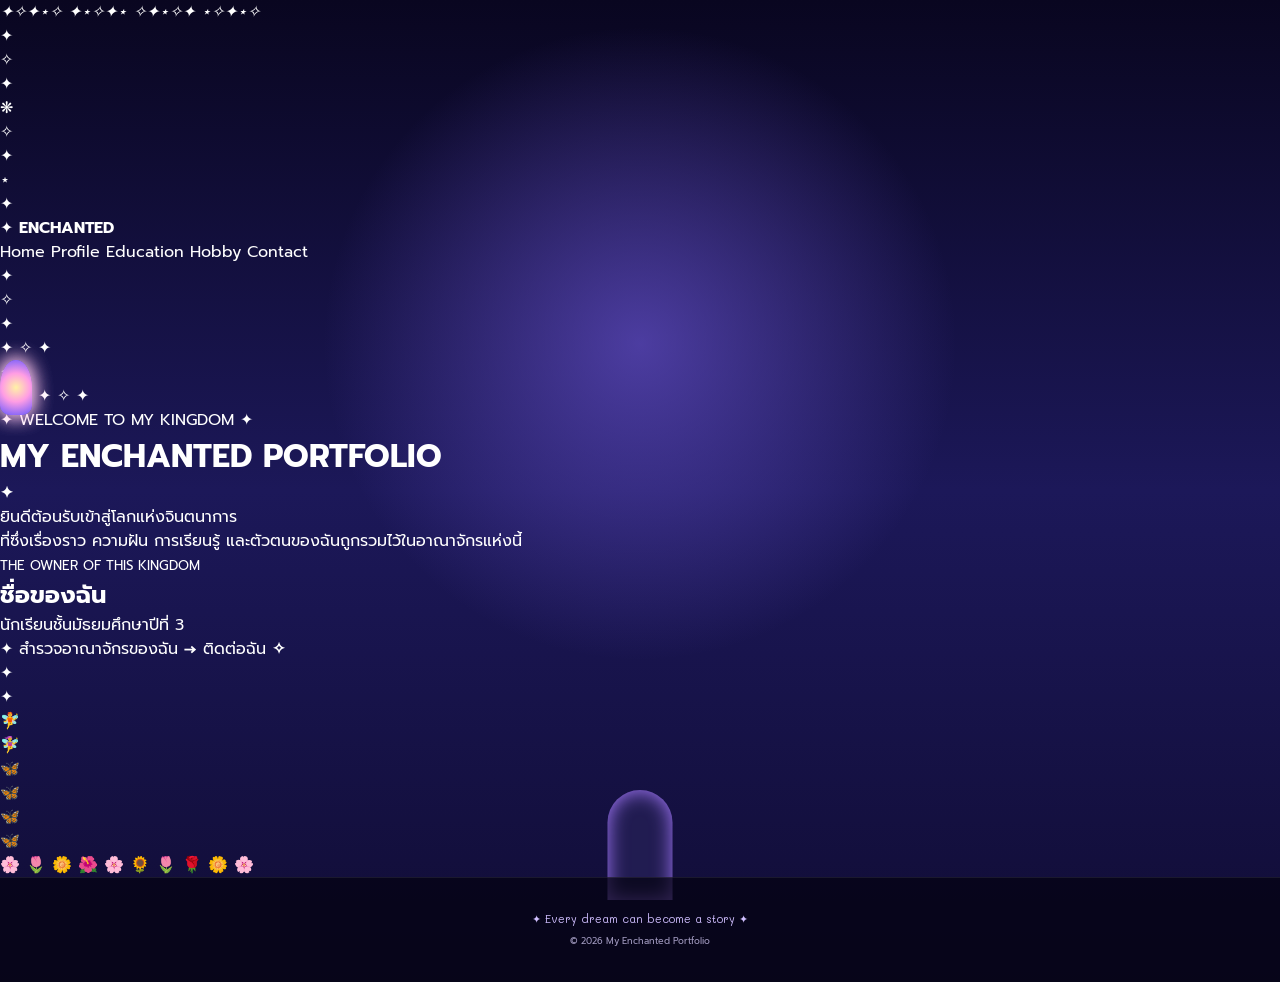
==== commit 9b13d4fa: "Update index.html" ====
--- a/index.html
+++ b/index.html
@@ -4,10 +4,11 @@
     <meta charset="UTF-8">
     <meta name="viewport" content="width=device-width, initial-scale=1.0">
 
-    <title>Enchanted Kingdom | Home</title>
+    <title>My Enchanted Kingdom</title>
 
     <link rel="preconnect" href="https://fonts.googleapis.com">
     <link rel="preconnect" href="https://fonts.gstatic.com" crossorigin>
+
     <link href="https://fonts.googleapis.com/css2?family=Mali:wght@400;500;600;700&family=Prompt:wght@300;400;500;600;700&display=swap" rel="stylesheet">
 
     <link rel="stylesheet" href="style.css">
@@ -17,46 +18,33 @@
 
     <!-- ================= STARS ================= -->
 
-    <div class="stars">
-        <span>✦</span>
-        <span>✧</span>
-        <span>⋆</span>
-        <span>✦</span>
-        <span>✧</span>
-        <span>⋆</span>
-        <span>✦</span>
-        <span>✧</span>
-        <span>⋆</span>
-        <span>✦</span>
-        <span>✧</span>
-        <span>⋆</span>
-    </div>
-
-
-    <!-- ================= FLOATING MAGIC ================= -->
-
-    <div class="magic-particle p1">✦</div>
-    <div class="magic-particle p2">✧</div>
-    <div class="magic-particle p3">❋</div>
-    <div class="magic-particle p4">✦</div>
-    <div class="magic-particle p5">♡</div>
-    <div class="magic-particle p6">✧</div>
-
-
-    <!-- ================= CLOUDS ================= -->
-
-    <div class="cloud cloud-one"></div>
-    <div class="cloud cloud-two"></div>
-    <div class="cloud cloud-three"></div>
-
-
-    <!-- ================= NAVIGATION ================= -->
-
-    <header class="magic-nav">
-
-        <a href="index.html" class="magic-logo">
-            <span class="logo-orbit">✦</span>
-            <span>MY FAIRY WORLD</span>
+    <div class="sky-stars">
+        <i>✦</i><i>✧</i><i>✦</i><i>⋆</i><i>✧</i>
+        <i>✦</i><i>⋆</i><i>✧</i><i>✦</i><i>⋆</i>
+        <i>✧</i><i>✦</i><i>⋆</i><i>✧</i><i>✦</i>
+        <i>⋆</i><i>✧</i><i>✦</i><i>⋆</i><i>✧</i>
+    </div>
+
+
+    <!-- ================= MAGIC PARTICLES ================= -->
+
+    <div class="magic-dust dust-1">✦</div>
+    <div class="magic-dust dust-2">✧</div>
+    <div class="magic-dust dust-3">✦</div>
+    <div class="magic-dust dust-4">❋</div>
+    <div class="magic-dust dust-5">✧</div>
+    <div class="magic-dust dust-6">✦</div>
+    <div class="magic-dust dust-7">⋆</div>
+    <div class="magic-dust dust-8">✦</div>
+
+
+    <!-- ================= NAV ================= -->
+
+    <header class="fairy-nav">
+
+        <a href="index.html" class="fairy-logo">
+            <span>✦</span>
+            <b>ENCHANTED</b>
         </a>
 
         <nav>
@@ -72,38 +60,166 @@
 
     <!-- ================= MOON ================= -->
 
-    <div class="moon">
-        <div class="moon-crater crater-one"></div>
-        <div class="moon-crater crater-two"></div>
-        <div class="moon-crater crater-three"></div>
-    </div>
+    <div class="giant-moon">
+        <span></span>
+        <span></span>
+        <span></span>
+    </div>
+
+    <div class="moon-ring"></div>
+
+
+    <!-- ================= AURORA ================= -->
+
+    <div class="aurora-home aurora-home-one"></div>
+    <div class="aurora-home aurora-home-two"></div>
+
+
+    <!-- ================= CLOUDS ================= -->
+
+    <div class="fairy-cloud cloud-a"></div>
+    <div class="fairy-cloud cloud-b"></div>
+    <div class="fairy-cloud cloud-c"></div>
+
+
+    <!-- ================= MOUNTAINS ================= -->
+
+    <div class="mountains">
+
+        <div class="mountain mountain-1"></div>
+        <div class="mountain mountain-2"></div>
+        <div class="mountain mountain-3"></div>
+        <div class="mountain mountain-4"></div>
+
+    </div>
+
+
+    <!-- ================= WATERFALL LIGHTS ================= -->
+
+    <div class="waterfall waterfall-left"></div>
+    <div class="waterfall waterfall-right"></div>
 
 
     <!-- ================= CASTLE ================= -->
 
-    <div class="castle">
-
-        <div class="tower tower-left">
-            <div class="tower-top"></div>
-            <div class="window"></div>
-        </div>
-
-        <div class="tower tower-center">
-            <div class="tower-top"></div>
-            <div class="window"></div>
-        </div>
-
-        <div class="tower tower-right">
-            <div class="tower-top"></div>
-            <div class="window"></div>
-        </div>
-
-        <div class="castle-body">
-
-            <div class="castle-door"></div>
-
-            <div class="castle-window window-left"></div>
-            <div class="castle-window window-right"></div>
+    <section class="mega-castle">
+
+        <!-- FLAGS -->
+
+        <div class="castle-flag flag-left">✦</div>
+        <div class="castle-flag flag-center">✧</div>
+        <div class="castle-flag flag-right">✦</div>
+
+
+        <!-- LEFT TOWER -->
+
+        <div class="castle-tower castle-tower-left">
+
+            <div class="tower-roof"></div>
+
+            <div class="tower-window tw-1"></div>
+            <div class="tower-window tw-2"></div>
+            <div class="tower-window tw-3"></div>
+
+            <div class="tower-balcony"></div>
+
+        </div>
+
+
+        <!-- CENTER LEFT -->
+
+        <div class="castle-tower castle-middle-left">
+
+            <div class="tower-roof"></div>
+
+            <div class="tower-window tw-1"></div>
+            <div class="tower-window tw-2"></div>
+
+        </div>
+
+
+        <!-- MAIN CASTLE -->
+
+        <div class="castle-main">
+
+            <div class="castle-crown">
+
+                <span>✦</span>
+                <span>✧</span>
+                <span>✦</span>
+
+            </div>
+
+            <div class="castle-main-window"></div>
+
+            <div class="castle-entrance">
+
+                <div class="castle-door"></div>
+
+            </div>
+
+            <div class="castle-window big-window left"></div>
+            <div class="castle-window big-window right"></div>
+
+        </div>
+
+
+        <!-- CENTER TOWER -->
+
+        <div class="castle-tower castle-center-tower">
+
+            <div class="tower-roof"></div>
+
+            <div class="tower-window tw-1"></div>
+            <div class="tower-window tw-2"></div>
+            <div class="tower-window tw-3"></div>
+
+            <div class="royal-clock">✦</div>
+
+        </div>
+
+
+        <!-- RIGHT TOWER -->
+
+        <div class="castle-tower castle-middle-right">
+
+            <div class="tower-roof"></div>
+
+            <div class="tower-window tw-1"></div>
+            <div class="tower-window tw-2"></div>
+
+        </div>
+
+
+        <div class="castle-tower castle-tower-right">
+
+            <div class="tower-roof"></div>
+
+            <div class="tower-window tw-1"></div>
+            <div class="tower-window tw-2"></div>
+            <div class="tower-window tw-3"></div>
+
+            <div class="tower-balcony"></div>
+
+        </div>
+
+    </section>
+
+
+    <!-- ================= BRIDGE ================= -->
+
+    <div class="magic-bridge">
+
+        <div class="bridge-rail rail-left"></div>
+        <div class="bridge-rail rail-right"></div>
+
+        <div class="bridge-road">
+
+            <span>✦</span>
+            <span>✧</span>
+            <span>✦</span>
+            <span>✧</span>
+            <span>✦</span>
 
         </div>
 
@@ -112,50 +228,57 @@
 
     <!-- ================= HOME CONTENT ================= -->
 
-    <main class="home-content">
-
-        <p class="small-magic-text">
-            ✦ Welcome to my enchanted world ✦
+    <main class="kingdom-intro">
+
+        <div class="intro-badge">
+            ✦ WELCOME TO MY KINGDOM ✦
+        </div>
+
+        <h1>
+
+            <span>MY</span>
+
+            <strong>ENCHANTED</strong>
+
+            <span>PORTFOLIO</span>
+
+        </h1>
+
+        <div class="magic-line">
+            <i></i>
+            <b>✦</b>
+            <i></i>
+        </div>
+
+        <p>
+            ยินดีต้อนรับเข้าสู่โลกแห่งจินตนาการ
+            <br>
+            ที่ซึ่งเรื่องราว ความฝัน การเรียนรู้
+            และตัวตนของฉันถูกรวมไว้ในอาณาจักรแห่งนี้
         </p>
 
-        <h1>
-            <span>MY</span>
-            <strong>FAIRY TALE</strong>
-            <span>PORTFOLIO</span>
-        </h1>
-
-        <div class="magic-divider">
-            <span>✦</span>
-            <i></i>
-            <span>♡</span>
-            <i></i>
-            <span>✦</span>
-        </div>
-
-        <p class="home-description">
-            ยินดีต้อนรับเข้าสู่โลกเล็ก ๆ ของฉัน
-            <br>
-            ที่รวมเรื่องราว ความฝัน ความสนใจ
-            และเส้นทางการเรียนรู้เอาไว้ด้วยกัน
-        </p>
-
-        <div class="hero-name">
-            <span>My name is</span>
+        <div class="hero-person">
+
+            <small>THE OWNER OF THIS KINGDOM</small>
+
             <h2>ชื่อของฉัน</h2>
-            <p>นักเรียนชั้นมัธยมศึกษาปีที่ 3</p>
-        </div>
-
-
-        <div class="portal-buttons">
-
-            <a href="profile.html" class="crystal-button">
-                <span>เข้าสู่โลกของฉัน</span>
+
+            <span>นักเรียนชั้นมัธยมศึกษาปีที่ 3</span>
+
+        </div>
+
+
+        <div class="kingdom-buttons">
+
+            <a href="profile.html" class="magic-btn">
+                <span>✦</span>
+                สำรวจอาณาจักรของฉัน
                 <b>→</b>
             </a>
 
-            <a href="contact.html" class="ghost-button">
-                <span>ติดต่อฉัน</span>
-                <b>✦</b>
+            <a href="contact.html" class="magic-btn secondary">
+                ติดต่อฉัน
+                <b>✧</b>
             </a>
 
         </div>
@@ -163,32 +286,55 @@
     </main>
 
 
-    <!-- ================= FOREGROUND GRASS ================= -->
-
-    <div class="grass-layer"></div>
-
-    <div class="flowers">
-
-        <span class="flower f1">🌸</span>
-        <span class="flower f2">🌷</span>
-        <span class="flower f3">🌼</span>
-        <span class="flower f4">🌺</span>
-        <span class="flower f5">🌸</span>
-        <span class="flower f6">🌷</span>
-
-    </div>
+    <!-- ================= LANTERNS ================= -->
+
+    <div class="lantern lantern-left">
+        <span>✦</span>
+    </div>
+
+    <div class="lantern lantern-right">
+        <span>✦</span>
+    </div>
+
+
+    <!-- ================= FAIRY ================= -->
+
+    <div class="fairy fairy-1">🧚</div>
+    <div class="fairy fairy-2">🧚‍♀️</div>
 
 
     <!-- ================= BUTTERFLIES ================= -->
 
-    <div class="butterfly butterfly-one">🦋</div>
-    <div class="butterfly butterfly-two">🦋</div>
-    <div class="butterfly butterfly-three">🦋</div>
+    <div class="magic-butterfly butterfly-a">🦋</div>
+    <div class="magic-butterfly butterfly-b">🦋</div>
+    <div class="magic-butterfly butterfly-c">🦋</div>
+    <div class="magic-butterfly butterfly-d">🦋</div>
+
+
+    <!-- ================= FLOWERS ================= -->
+
+    <div class="foreground-garden">
+
+        <span>🌸</span>
+        <span>🌷</span>
+        <span>🌼</span>
+        <span>🌺</span>
+        <span>🌸</span>
+        <span>🌻</span>
+        <span>🌷</span>
+        <span>🌹</span>
+        <span>🌼</span>
+        <span>🌸</span>
+
+    </div>
 
 
     <footer class="fairy-footer">
-        <p>✦ Made with dreams & imagination ✦</p>
-        <p>© 2026 My Fairy Portfolio</p>
+
+        <p>✦ Every dream can become a story ✦</p>
+
+        <small>© 2026 My Enchanted Portfolio</small>
+
     </footer>
 
 </body>
--- a/style.css
+++ b/style.css
@@ -1,55 +1,49 @@
-```css
-/* ============================================================
-   ENCHANTED FOREST PORTFOLIO
-   Magical Fairy-Tale Animation CSS
-   ============================================================ */
-
-
-/* ============================================================
-   VARIABLES
-   ============================================================ */
+/* =========================================================
+   ENCHANTED KINGDOM
+   FAIRY TALE STUDENT PORTFOLIO
+   HTML5 + CSS3
+========================================================= */
+
+
+/* =========================================================
+   ROOT
+========================================================= */
 
 :root {
 
-    --night: #111337;
-    --deep: #19194c;
-    --purple: #6d4bd8;
-    --violet: #a56cff;
-
-    --pink: #ff72bd;
-    --rose: #ff9dce;
-
-    --blue: #62b9ff;
-    --cyan: #7ee8ff;
-
-    --mint: #75e3c0;
-
-    --gold: #ffe47c;
-    --cream: #fff7dc;
-
+    --night: #08051c;
+    --night-blue: #11134d;
+
+    --blue: #4c8dff;
+    --sky: #6ed7ff;
+
+    --purple: #9b6cff;
+    --violet: #d36cff;
+
+    --pink: #ff75c8;
+    --rose: #ff9edc;
+
+    --mint: #70f0cf;
+
+    --gold: #ffe28a;
     --white: #ffffff;
 
-    --text: #34345e;
-    --muted: #72739a;
-
-    --glass:
-        rgba(255, 255, 255, .68);
-
-    --glass-dark:
-        rgba(31, 29, 77, .68);
+    --glass: rgba(255,255,255,.10);
+    --glass-border: rgba(255,255,255,.25);
 
     --shadow:
-        0 25px 70px rgba(50, 35, 110, .16);
-
-    --shadow-dark:
-        0 30px 90px rgba(5, 4, 30, .35);
-
-}
-
-
-/* ============================================================
+        0 20px 60px rgba(0,0,0,.35);
+
+    --magic-shadow:
+        0 0 20px rgba(140,100,255,.5),
+        0 0 60px rgba(255,100,210,.2);
+
+}
+
+
+/* =========================================================
    RESET
-   ============================================================ */
+========================================================= */
 
 * {
     margin: 0;
@@ -57,82 +51,2477 @@
     box-sizing: border-box;
 }
 
-
 html {
     scroll-behavior: smooth;
 }
 
-
 body {
 
     min-height: 100vh;
 
-    font-family:
-        "Kanit",
-        sans-serif;
-
-    color: var(--text);
-
     overflow-x: hidden;
 
-    background:
-
+    font-family: "Prompt", sans-serif;
+
+    color: var(--white);
+
+    background:
         radial-gradient(
-            circle at 20% 10%,
-            rgba(255, 126, 204, .25),
-            transparent 25%
-        ),
-
+            circle at 50% 20%,
+            #34358c 0%,
+            #171858 30%,
+            #090621 70%,
+            #04030f 100%
+        );
+}
+
+a {
+    color: inherit;
+    text-decoration: none;
+}
+
+button,
+a {
+    -webkit-tap-highlight-color: transparent;
+}
+
+
+/* =========================================================
+   GLOBAL NAVIGATION
+========================================================= */
+
+.magic-nav {
+
+    position: fixed;
+
+    top: 22px;
+    left: 50%;
+
+    transform: translateX(-50%);
+
+    width: min(1180px, calc(100% - 40px));
+
+    padding: 13px 20px;
+
+    display: flex;
+    align-items: center;
+    justify-content: space-between;
+
+    z-index: 1000;
+
+    border: 1px solid rgba(255,255,255,.2);
+
+    border-radius: 50px;
+
+    background:
+        linear-gradient(
+            120deg,
+            rgba(50,40,120,.75),
+            rgba(150,70,180,.28)
+        );
+
+    backdrop-filter: blur(18px);
+
+    box-shadow:
+        0 10px 40px rgba(0,0,0,.25),
+        inset 0 1px rgba(255,255,255,.15);
+
+}
+
+
+.magic-logo {
+
+    display: flex;
+    align-items: center;
+    gap: 10px;
+
+    font-family: "Mali", cursive;
+
+    font-weight: 700;
+
+    font-size: 15px;
+
+    letter-spacing: 1px;
+}
+
+.logo-orbit {
+
+    width: 34px;
+    height: 34px;
+
+    display: grid;
+    place-items: center;
+
+    border: 1px solid var(--gold);
+
+    border-radius: 50%;
+
+    color: var(--gold);
+
+    box-shadow:
+        0 0 10px var(--gold);
+
+    animation: rotateMagic 5s linear infinite;
+}
+
+
+.magic-nav nav {
+
+    display: flex;
+    gap: 7px;
+}
+
+
+.magic-nav nav a {
+
+    position: relative;
+
+    padding: 9px 15px;
+
+    border-radius: 30px;
+
+    font-size: 13px;
+
+    transition:
+        .35s ease;
+
+}
+
+
+.magic-nav nav a::before {
+
+    content: "";
+
+    position: absolute;
+
+    inset: 0;
+
+    border-radius: inherit;
+
+    background:
+        linear-gradient(
+            120deg,
+            var(--blue),
+            var(--purple),
+            var(--pink)
+        );
+
+    opacity: 0;
+
+    z-index: -1;
+
+    transition: .35s ease;
+}
+
+
+.magic-nav nav a:hover::before,
+.magic-nav nav a.active::before {
+
+    opacity: 1;
+}
+
+
+.magic-nav nav a:hover,
+.magic-nav nav a.active {
+
+    box-shadow:
+        0 0 18px rgba(170,100,255,.5);
+
+    transform: translateY(-2px);
+}
+
+
+/* =========================================================
+   STARS
+========================================================= */
+
+.stars {
+
+    position: fixed;
+
+    inset: 0;
+
+    pointer-events: none;
+
+    z-index: 0;
+}
+
+.stars span {
+
+    position: absolute;
+
+    color: white;
+
+    text-shadow:
+        0 0 8px white,
+        0 0 20px #9b8cff;
+
+    animation:
+        twinkle 2s ease-in-out infinite,
+        starFloat 6s ease-in-out infinite;
+}
+
+.stars span:nth-child(1) {
+    left: 8%;
+    top: 15%;
+    font-size: 20px;
+}
+
+.stars span:nth-child(2) {
+    left: 18%;
+    top: 45%;
+    font-size: 12px;
+    animation-delay: .5s;
+}
+
+.stars span:nth-child(3) {
+    left: 28%;
+    top: 20%;
+    font-size: 15px;
+    animation-delay: 1s;
+}
+
+.stars span:nth-child(4) {
+    left: 42%;
+    top: 12%;
+    font-size: 24px;
+    animation-delay: 1.5s;
+}
+
+.stars span:nth-child(5) {
+    left: 53%;
+    top: 35%;
+    font-size: 13px;
+    animation-delay: .8s;
+}
+
+.stars span:nth-child(6) {
+    left: 67%;
+    top: 16%;
+    font-size: 18px;
+    animation-delay: 1.8s;
+}
+
+.stars span:nth-child(7) {
+    left: 76%;
+    top: 40%;
+    font-size: 22px;
+    animation-delay: .2s;
+}
+
+.stars span:nth-child(8) {
+    left: 90%;
+    top: 18%;
+    font-size: 14px;
+    animation-delay: 1.2s;
+}
+
+.stars span:nth-child(9) {
+    left: 84%;
+    top: 55%;
+    font-size: 20px;
+}
+
+.stars span:nth-child(10) {
+    left: 10%;
+    top: 70%;
+    font-size: 16px;
+}
+
+.stars span:nth-child(11) {
+    left: 35%;
+    top: 65%;
+    font-size: 14px;
+}
+
+.stars span:nth-child(12) {
+    left: 60%;
+    top: 72%;
+    font-size: 18px;
+}
+
+
+/* =========================================================
+   MAGIC PARTICLES
+========================================================= */
+
+.magic-particle {
+
+    position: fixed;
+
+    z-index: 3;
+
+    color: var(--gold);
+
+    text-shadow:
+        0 0 10px var(--gold),
+        0 0 25px var(--pink);
+
+    pointer-events: none;
+
+    animation:
+        particleFloat 7s ease-in-out infinite;
+}
+
+.p1 {
+    left: 12%;
+    top: 30%;
+}
+
+.p2 {
+    left: 80%;
+    top: 32%;
+    animation-delay: 1s;
+}
+
+.p3 {
+    left: 23%;
+    top: 75%;
+    animation-delay: 2s;
+}
+
+.p4 {
+    left: 70%;
+    top: 75%;
+    animation-delay: 3s;
+}
+
+.p5 {
+    left: 91%;
+    top: 70%;
+    animation-delay: 1.5s;
+}
+
+.p6 {
+    left: 5%;
+    top: 58%;
+    animation-delay: 2.5s;
+}
+
+
+/* =========================================================
+   CLOUDS
+========================================================= */
+
+.cloud {
+
+    position: fixed;
+
+    width: 260px;
+    height: 75px;
+
+    border-radius: 100px;
+
+    background:
+        rgba(255,255,255,.07);
+
+    filter: blur(2px);
+
+    pointer-events: none;
+
+    z-index: 1;
+
+}
+
+.cloud::before,
+.cloud::after {
+
+    content: "";
+
+    position: absolute;
+
+    border-radius: 50%;
+
+    background: inherit;
+
+}
+
+.cloud::before {
+
+    width: 120px;
+    height: 120px;
+
+    left: 40px;
+    bottom: 10px;
+
+}
+
+.cloud::after {
+
+    width: 100px;
+    height: 100px;
+
+    right: 35px;
+    bottom: 5px;
+
+}
+
+.cloud-one {
+
+    top: 28%;
+
+    left: -300px;
+
+    animation:
+        cloudMove 35s linear infinite;
+}
+
+.cloud-two {
+
+    top: 55%;
+
+    left: -400px;
+
+    transform: scale(.7);
+
+    animation:
+        cloudMove 45s linear infinite 10s;
+}
+
+.cloud-three {
+
+    top: 72%;
+
+    left: -250px;
+
+    transform: scale(.5);
+
+    animation:
+        cloudMove 55s linear infinite 4s;
+}
+
+
+/* =========================================================
+   MOON
+========================================================= */
+
+.moon {
+
+    position: absolute;
+
+    width: 180px;
+    height: 180px;
+
+    top: 150px;
+    right: 12%;
+
+    border-radius: 50%;
+
+    background:
         radial-gradient(
-            circle at 80% 20%,
-            rgba(91, 185, 255, .28),
-            transparent 28%
-        ),
-
+            circle at 35% 30%,
+            #fffde6,
+            #fff4a8 45%,
+            #ffc85a 100%
+        );
+
+    box-shadow:
+        0 0 30px #fff4a8,
+        0 0 80px rgba(255,222,110,.5),
+        0 0 150px rgba(255,200,100,.25);
+
+    z-index: 2;
+
+    animation:
+        moonFloat 5s ease-in-out infinite;
+}
+
+
+.moon-crater {
+
+    position: absolute;
+
+    border-radius: 50%;
+
+    background: rgba(190,145,70,.18);
+}
+
+.crater-one {
+    width: 35px;
+    height: 35px;
+    left: 35px;
+    top: 40px;
+}
+
+.crater-two {
+    width: 20px;
+    height: 20px;
+    right: 40px;
+    top: 65px;
+}
+
+.crater-three {
+    width: 45px;
+    height: 45px;
+    left: 75px;
+    bottom: 25px;
+}
+
+
+/* =========================================================
+   CASTLE
+========================================================= */
+
+.castle {
+
+    position: absolute;
+
+    left: 50%;
+
+    bottom: 70px;
+
+    transform: translateX(-50%);
+
+    width: 620px;
+    height: 360px;
+
+    z-index: 2;
+
+    filter:
+        drop-shadow(
+            0 0 35px rgba(120,100,255,.5)
+        );
+}
+
+
+.castle-body {
+
+    position: absolute;
+
+    bottom: 0;
+
+    left: 110px;
+
+    width: 400px;
+    height: 220px;
+
+    background:
+        linear-gradient(
+            90deg,
+            #3b337d,
+            #6553a5,
+            #3b337d
+        );
+
+    clip-path:
+        polygon(
+            0 100%,
+            0 25%,
+            15% 25%,
+            15% 10%,
+            35% 10%,
+            35% 25%,
+            65% 25%,
+            65% 10%,
+            85% 10%,
+            85% 25%,
+            100% 25%,
+            100% 100%
+        );
+}
+
+
+.tower {
+
+    position: absolute;
+
+    bottom: 0;
+
+    width: 125px;
+    height: 300px;
+
+    background:
+        linear-gradient(
+            90deg,
+            #342d72,
+            #7560af,
+            #342d72
+        );
+
+}
+
+
+.tower-left {
+    left: 25px;
+}
+
+.tower-center {
+    left: 248px;
+    height: 350px;
+}
+
+.tower-right {
+    right: 25px;
+}
+
+
+.tower-top {
+
+    position: absolute;
+
+    left: -10px;
+    top: -55px;
+
+    width: 145px;
+    height: 80px;
+
+    background:
         linear-gradient(
             135deg,
-            #fff5fb,
-            #f2efff,
-            #eefaff
-        );
-
-}
-
-
-a {
-    text-decoration: none;
-    color: inherit;
-}
-
-
-img {
-    display: block;
-    max-width: 100%;
-}
-
-
-/* ============================================================
-   MAGICAL SKY
-   ============================================================ */
-
-.magic-sky {
-
-    position: fixed;
-
-    inset: 0;
+            #ff8de1,
+            #8e70ff
+        );
+
+    clip-path:
+        polygon(
+            50% 0,
+            100% 100%,
+            0 100%
+        );
+
+}
+
+
+.window,
+.castle-window {
+
+    position: absolute;
+
+    width: 32px;
+    height: 55px;
+
+    border-radius: 50% 50% 10px 10px;
+
+    background:
+        radial-gradient(
+            circle,
+            #fff2a5,
+            #ff9de4 45%,
+            #6958ff 100%
+        );
+
+    box-shadow:
+        0 0 20px #ffc7ee;
+
+}
+
+
+.tower .window {
+
+    left: 50%;
+    top: 70px;
+
+    transform: translateX(-50%);
+}
+
+
+.castle-door {
+
+    position: absolute;
+
+    bottom: 0;
+
+    left: 50%;
+
+    transform: translateX(-50%);
+
+    width: 65px;
+    height: 110px;
+
+    border-radius:
+        50px 50px 0 0;
+
+    background:
+        #211c51;
+
+    box-shadow:
+        inset 0 0 20px #a77aff;
+}
+
+
+.window-left {
+    left: 100px;
+    top: 75px;
+}
+
+.window-right {
+    right: 100px;
+    top: 75px;
+}
+
+
+/* =========================================================
+   HOME CONTENT
+========================================================= */
+
+.home-page {
+
+    min-height: 100vh;
+
+    background:
+        radial-gradient(
+            circle at 50% 35%,
+            rgba(112,89,220,.6),
+            transparent 35%
+        ),
+        linear-gradient(
+            180deg,
+            #090620 0%,
+            #1c1859 50%,
+            #100c34 100%
+        );
+
+}
+
+
+.home-content {
+
+    position: relative;
+
+    z-index: 10;
+
+    min-height: 900px;
+
+    padding-top: 190px;
+
+    text-align: center;
+
+}
+
+
+.small-magic-text {
+
+    font-family: "Mali", cursive;
+
+    color: var(--gold);
+
+    letter-spacing: 3px;
+
+    animation:
+        textGlow 3s ease-in-out infinite;
+}
+
+
+.home-content h1 {
+
+    margin-top: 20px;
+
+    display: flex;
+    flex-direction: column;
+
+    font-family: "Mali", cursive;
+
+    font-size: clamp(48px, 8vw, 100px);
+
+    line-height: .9;
+
+    letter-spacing: 5px;
+
+    text-shadow:
+        0 0 20px rgba(255,255,255,.15),
+        0 0 60px rgba(160,100,255,.4);
+
+}
+
+
+.home-content h1 span {
+
+    font-size: .35em;
+
+    color: #c6baff;
+
+    letter-spacing: 8px;
+
+}
+
+
+.home-content h1 strong {
+
+    font-weight: 700;
+
+    background:
+        linear-gradient(
+            90deg,
+            #77d9ff,
+            #d59aff,
+            #ff8cd8,
+            #ffe18a,
+            #77d9ff
+        );
+
+    background-size: 300% auto;
+
+    -webkit-background-clip: text;
+    background-clip: text;
+
+    color: transparent;
+
+    animation:
+        rainbowText 7s linear infinite;
+
+}
+
+
+.magic-divider {
+
+    display: flex;
+
+    justify-content: center;
+    align-items: center;
+
+    gap: 15px;
+
+    margin: 30px auto;
+
+    color: var(--gold);
+}
+
+
+.magic-divider i {
+
+    width: 80px;
+    height: 1px;
+
+    background:
+        linear-gradient(
+            90deg,
+            transparent,
+            var(--gold),
+            transparent
+        );
+
+}
+
+
+.home-description {
+
+    color: #ddd9ff;
+
+    line-height: 2;
+
+    font-weight: 300;
+
+}
+
+
+.hero-name {
+
+    margin-top: 30px;
+
+}
+
+
+.hero-name > span {
+
+    font-size: 12px;
+
+    color: #b9aaff;
+
+    letter-spacing: 4px;
+}
+
+
+.hero-name h2 {
+
+    margin-top: 5px;
+
+    font-family: "Mali", cursive;
+
+    font-size: 40px;
+
+    color: white;
+
+    text-shadow:
+        0 0 20px var(--pink);
+
+}
+
+
+.hero-name p {
+
+    color: var(--rose);
+
+}
+
+
+.portal-buttons {
+
+    display: flex;
+
+    justify-content: center;
+
+    gap: 18px;
+
+    margin-top: 35px;
+
+}
+
+
+.crystal-button,
+.ghost-button {
+
+    position: relative;
 
     overflow: hidden;
 
+    display: flex;
+
+    align-items: center;
+
+    gap: 18px;
+
+    padding: 15px 25px;
+
+    border-radius: 50px;
+
+    transition: .4s ease;
+
+}
+
+
+.crystal-button {
+
+    background:
+        linear-gradient(
+            110deg,
+            #557cff,
+            #a66bff,
+            #ff68c8
+        );
+
+    box-shadow:
+        0 10px 35px rgba(130,80,255,.4);
+
+}
+
+
+.ghost-button {
+
+    border:
+        1px solid rgba(255,255,255,.3);
+
+    background:
+        rgba(255,255,255,.07);
+
+    backdrop-filter: blur(10px);
+
+}
+
+
+.crystal-button::before,
+.ghost-button::before {
+
+    content: "";
+
+    position: absolute;
+
+    width: 80px;
+    height: 150%;
+
+    top: -25%;
+
+    left: -120px;
+
+    background:
+        rgba(255,255,255,.4);
+
+    transform: rotate(25deg);
+
+    transition: .7s;
+
+}
+
+
+.crystal-button:hover::before,
+.ghost-button:hover::before {
+
+    left: 120%;
+}
+
+
+.crystal-button:hover,
+.ghost-button:hover {
+
+    transform:
+        translateY(-6px)
+        scale(1.03);
+
+}
+
+
+.grass-layer {
+
+    position: absolute;
+
+    bottom: 0;
+
+    left: 0;
+
+    width: 100%;
+
+    height: 100px;
+
+    background:
+        linear-gradient(
+            180deg,
+            transparent,
+            #08051c
+        );
+
+    z-index: 15;
+}
+
+
+/* =========================================================
+   FLOWERS
+========================================================= */
+
+.flowers {
+
+    position: absolute;
+
+    bottom: 35px;
+
+    left: 0;
+
+    width: 100%;
+
+    z-index: 20;
+}
+
+
+.flower {
+
+    position: absolute;
+
+    font-size: 35px;
+
+    animation:
+        flowerSway 3s ease-in-out infinite;
+}
+
+
+.f1 {
+    left: 5%;
+}
+
+.f2 {
+    left: 18%;
+    animation-delay: .5s;
+}
+
+.f3 {
+    left: 31%;
+    animation-delay: 1s;
+}
+
+.f4 {
+    right: 30%;
+    animation-delay: 1.5s;
+}
+
+.f5 {
+    right: 15%;
+    animation-delay: .7s;
+}
+
+.f6 {
+    right: 5%;
+    animation-delay: 2s;
+}
+
+
+/* =========================================================
+   BUTTERFLIES
+========================================================= */
+
+.butterfly {
+
+    position: absolute;
+
+    z-index: 25;
+
+    font-size: 35px;
+
+    filter:
+        drop-shadow(
+            0 0 12px #ff8bdd
+        );
+
     pointer-events: none;
-
-    z-index: -10;
-
-    background:
-
+}
+
+
+.butterfly-one {
+
+    left: 12%;
+    top: 48%;
+
+    animation:
+        butterflyFlight 12s linear infinite;
+}
+
+
+.butterfly-two {
+
+    right: 18%;
+    top: 60%;
+
+    animation:
+        butterflyFlightTwo 15s linear infinite;
+}
+
+
+.butterfly-three {
+
+    left: 45%;
+    top: 20%;
+
+    font-size: 25px;
+
+    animation:
+        butterflyFlightThree 11s linear infinite;
+}
+
+
+/* =========================================================
+   PAGE HEADINGS
+========================================================= */
+
+.page-heading {
+
+    position: relative;
+
+    z-index: 5;
+
+    text-align: center;
+
+    padding-top: 160px;
+
+}
+
+
+.page-heading > span {
+
+    color: var(--gold);
+
+    font-family: "Mali", cursive;
+
+    font-size: 13px;
+
+    letter-spacing: 5px;
+
+}
+
+
+.page-heading h1 {
+
+    margin-top: 15px;
+
+    font-family: "Mali", cursive;
+
+    font-size: clamp(48px, 7vw, 85px);
+
+    line-height: 1;
+
+}
+
+
+.page-heading h1 em {
+
+    font-style: normal;
+
+    background:
+        linear-gradient(
+            90deg,
+            #72dcff,
+            #cf8fff,
+            #ff8bdb
+        );
+
+    -webkit-background-clip: text;
+    background-clip: text;
+
+    color: transparent;
+
+}
+
+
+.page-heading p {
+
+    max-width: 650px;
+
+    margin: 25px auto 0;
+
+    color: #d8d3f8;
+
+    line-height: 1.9;
+
+}
+
+
+/* =========================================================
+   PROFILE
+========================================================= */
+
+.profile-page {
+
+    background:
         radial-gradient(
             circle at 50% 30%,
-            rgba(125, 96, 220, .28),
-            transparent 30%
+            #593c94,
+            #19144b 45%,
+            #08051c 90%
+        );
+}
+
+
+.castle-room {
+
+    min-height: 100vh;
+
+    padding-bottom: 80px;
+
+}
+
+
+.magic-mirror {
+
+    position: relative;
+
+    z-index: 5;
+
+    width: min(1050px, calc(100% - 40px));
+
+    margin: 80px auto;
+
+    display: grid;
+
+    grid-template-columns: 420px 1fr;
+
+    gap: 70px;
+
+    align-items: center;
+
+}
+
+
+.mirror-frame {
+
+    position: relative;
+
+    padding: 18px;
+
+    border-radius:
+        48% 48% 42% 42%;
+
+    background:
+        linear-gradient(
+            135deg,
+            #ffe596,
+            #9f6dff,
+            #ff75c9,
+            #ffe596
+        );
+
+    background-size: 300% 300%;
+
+    animation:
+        frameRainbow 8s ease infinite;
+
+    box-shadow:
+        0 0 30px rgba(255,216,120,.3),
+        0 0 80px rgba(170,100,255,.25);
+
+}
+
+
+.mirror-frame::before {
+
+    content: "";
+
+    position: absolute;
+
+    inset: -12px;
+
+    border:
+        1px solid rgba(255,225,150,.5);
+
+    border-radius:
+        50%;
+
+    animation:
+        rotateMagic 20s linear infinite;
+}
+
+
+.mirror-frame img {
+
+    display: block;
+
+    width: 100%;
+
+    aspect-ratio: 4 / 5;
+
+    object-fit: cover;
+
+    border-radius:
+        44% 44% 38% 38%;
+
+    border:
+        5px solid rgba(255,255,255,.5);
+
+}
+
+
+.mirror-info {
+
+    padding: 20px 0;
+
+}
+
+
+.gold-label {
+
+    color: var(--gold);
+
+    font-size: 12px;
+
+    letter-spacing: 4px;
+}
+
+
+.mirror-info h2 {
+
+    margin: 12px 0;
+
+    font-family: "Mali", cursive;
+
+    font-size: 58px;
+
+    background:
+        linear-gradient(
+            90deg,
+            white,
+            #ffb8ea,
+            #9edfff
+        );
+
+    -webkit-background-clip: text;
+    background-clip: text;
+
+    color: transparent;
+}
+
+
+.nickname {
+
+    color: #cdbfff;
+}
+
+
+.info-runes {
+
+    display: flex;
+
+    gap: 12px;
+
+    margin: 30px 0;
+}
+
+
+.info-runes div {
+
+    min-width: 105px;
+
+    padding: 15px;
+
+    text-align: center;
+
+    border:
+        1px solid rgba(255,255,255,.2);
+
+    border-radius: 20px;
+
+    background:
+        rgba(255,255,255,.07);
+
+    backdrop-filter: blur(10px);
+
+    transition: .35s;
+
+}
+
+
+.info-runes div:hover {
+
+    transform: translateY(-8px) rotate(-2deg);
+
+    border-color: var(--pink);
+
+    box-shadow:
+        0 0 30px rgba(255,100,210,.2);
+}
+
+
+.info-runes span {
+
+    display: block;
+
+    font-size: 9px;
+
+    letter-spacing: 2px;
+
+    color: #aaa2d6;
+}
+
+
+.info-runes strong {
+
+    display: block;
+
+    margin: 5px 0;
+
+    font-size: 23px;
+
+    color: var(--gold);
+}
+
+
+.info-runes small {
+
+    font-size: 10px;
+
+    color: #c8c2e9;
+}
+
+
+.about-story {
+
+    padding: 25px;
+
+    border-left:
+        2px solid var(--pink);
+
+    background:
+        linear-gradient(
+            90deg,
+            rgba(255,100,200,.08),
+            transparent
+        );
+}
+
+
+.about-story h3 {
+
+    font-family: "Mali", cursive;
+
+    color: #ffb8e7;
+
+    margin-bottom: 12px;
+}
+
+
+.about-story p {
+
+    margin-top: 10px;
+
+    color: #d8d2ed;
+
+    line-height: 1.9;
+
+}
+
+
+/* =========================================================
+   CONSTELLATION
+========================================================= */
+
+.constellation-section {
+
+    width: min(1100px, calc(100% - 40px));
+
+    margin: 100px auto 0;
+
+}
+
+
+.section-title {
+
+    text-align: center;
+}
+
+
+.section-title span {
+
+    color: var(--gold);
+
+    letter-spacing: 4px;
+
+    font-size: 11px;
+}
+
+
+.section-title h2 {
+
+    margin-top: 10px;
+
+    font-family: "Mali", cursive;
+
+    font-size: 42px;
+}
+
+
+.constellation {
+
+    position: relative;
+
+    min-height: 420px;
+
+    margin-top: 40px;
+
+}
+
+
+.constellation::before {
+
+    content: "";
+
+    position: absolute;
+
+    top: 50%;
+    left: 10%;
+    right: 10%;
+
+    height: 1px;
+
+    background:
+        linear-gradient(
+            90deg,
+            transparent,
+            #9d86ff,
+            #ff8bd8,
+            transparent
+        );
+
+    box-shadow:
+        0 0 15px #a080ff;
+}
+
+
+.constellation-item {
+
+    position: absolute;
+
+    width: 220px;
+
+    padding: 25px;
+
+    text-align: center;
+
+    border:
+        1px solid rgba(255,255,255,.15);
+
+    border-radius: 30px;
+
+    background:
+        rgba(255,255,255,.07);
+
+    backdrop-filter: blur(12px);
+
+    transition: .5s;
+
+}
+
+
+.constellation-item:hover {
+
+    transform:
+        translateY(-15px)
+        scale(1.04);
+
+    background:
+        rgba(255,255,255,.12);
+
+    box-shadow:
+        0 20px 50px rgba(100,80,200,.3);
+}
+
+
+.item-a {
+    left: 0;
+    top: 10px;
+}
+
+.item-b {
+    left: 28%;
+    bottom: 0;
+}
+
+.item-c {
+    right: 28%;
+    top: 0;
+}
+
+.item-d {
+    right: 0;
+    bottom: 20px;
+}
+
+
+.planet {
+
+    width: 70px;
+    height: 70px;
+
+    display: grid;
+    place-items: center;
+
+    margin: 0 auto 15px;
+
+    border-radius: 50%;
+
+    background:
+        radial-gradient(
+            circle,
+            rgba(255,255,255,.2),
+            rgba(120,80,255,.2)
+        );
+
+    box-shadow:
+        0 0 30px rgba(150,100,255,.4);
+
+    font-size: 30px;
+
+    animation:
+        planetFloat 4s ease-in-out infinite;
+}
+
+
+.constellation-item h3 {
+
+    font-family: "Mali", cursive;
+
+    color: var(--rose);
+
+}
+
+
+.constellation-item p {
+
+    margin-top: 8px;
+
+    color: #c7c2e4;
+
+    font-size: 13px;
+
+}
+
+
+/* =========================================================
+   EDUCATION
+========================================================= */
+
+.education-page {
+
+    background:
+        radial-gradient(
+            circle at 50% 30%,
+            #302f86,
+            #0d0b32 65%,
+            #050416
+        );
+}
+
+
+.star-map {
+
+    min-height: 100vh;
+
+    padding-bottom: 100px;
+
+}
+
+
+.journey {
+
+    position: relative;
+
+    width: min(900px, calc(100% - 40px));
+
+    margin: 100px auto;
+
+}
+
+
+.journey-line {
+
+    position: absolute;
+
+    left: 50%;
+
+    top: 0;
+    bottom: 0;
+
+    width: 2px;
+
+    transform: translateX(-50%);
+
+    background:
+        linear-gradient(
+            180deg,
+            transparent,
+            #7be1ff,
+            #c078ff,
+            #ff8dd9,
+            transparent
+        );
+
+    box-shadow:
+        0 0 15px #9f7dff;
+}
+
+
+.star-stop {
+
+    position: relative;
+
+    width: 50%;
+
+    padding: 30px;
+
+}
+
+
+.stop-one {
+    left: 0;
+    text-align: right;
+}
+
+.stop-two {
+    left: 50%;
+}
+
+.stop-three {
+    left: 0;
+    text-align: right;
+}
+
+
+.star-node {
+
+    position: absolute;
+
+    top: 50px;
+
+    width: 55px;
+    height: 55px;
+
+    display: grid;
+    place-items: center;
+
+    border-radius: 50%;
+
+    color: #fff5a0;
+
+    background:
+        radial-gradient(
+            circle,
+            #ffe895,
+            #9b70ff
+        );
+
+    box-shadow:
+        0 0 15px #ffe895,
+        0 0 40px #a57aff;
+
+    animation:
+        nodePulse 2.5s ease-in-out infinite;
+
+    z-index: 5;
+}
+
+
+.stop-one .star-node,
+.stop-three .star-node {
+
+    right: -27px;
+}
+
+
+.stop-two .star-node {
+
+    left: -27px;
+}
+
+
+.journey-card {
+
+    display: inline-block;
+
+    width: min(350px, 100%);
+
+    padding: 30px;
+
+    text-align: left;
+
+    border:
+        1px solid rgba(255,255,255,.18);
+
+    border-radius: 30px;
+
+    background:
+        linear-gradient(
+            135deg,
+            rgba(110,80,200,.25),
+            rgba(255,100,200,.08)
+        );
+
+    backdrop-filter: blur(15px);
+
+    box-shadow:
+        0 20px 50px rgba(0,0,0,.2);
+
+    transition: .45s;
+
+}
+
+
+.journey-card:hover {
+
+    transform:
+        translateY(-8px)
+        rotate(1deg);
+
+    border-color: #c394ff;
+
+    box-shadow:
+        0 20px 60px rgba(150,100,255,.3);
+}
+
+
+.journey-card > span {
+
+    font-size: 10px;
+
+    letter-spacing: 4px;
+
+    color: var(--gold);
+}
+
+
+.journey-card h2 {
+
+    margin: 12px 0;
+
+    font-family: "Mali", cursive;
+
+    color: white;
+
+}
+
+
+.journey-card p {
+
+    color: #ffb9e8;
+
+}
+
+
+.journey-card small {
+
+    display: block;
+
+    margin-top: 12px;
+
+    line-height: 1.8;
+
+    color: #c9c4e4;
+
+}
+
+
+/* =========================================================
+   FAVORITE SUBJECT
+========================================================= */
+
+.favorite-subject {
+
+    width: min(850px, calc(100% - 40px));
+
+    margin: 120px auto 0;
+
+    display: flex;
+
+    align-items: center;
+
+    gap: 70px;
+
+    padding: 40px;
+
+    border-radius: 40px;
+
+    background:
+        linear-gradient(
+            135deg,
+            rgba(90,100,255,.15),
+            rgba(255,100,220,.1)
+        );
+
+    border:
+        1px solid rgba(255,255,255,.15);
+
+}
+
+
+.favorite-subject > div:last-child {
+
+    flex: 1;
+}
+
+
+.favorite-subject > div:last-child > span {
+
+    color: var(--gold);
+
+    font-size: 10px;
+
+    letter-spacing: 4px;
+}
+
+
+.favorite-subject h2 {
+
+    margin: 10px 0;
+
+    font-family: "Mali", cursive;
+
+    font-size: 38px;
+
+}
+
+
+.favorite-subject p {
+
+    color: #ccc6e6;
+
+    line-height: 1.8;
+
+    margin-top: 8px;
+
+}
+
+
+.subject-orbit {
+
+    position: relative;
+
+    width: 180px;
+    height: 180px;
+
+    flex-shrink: 0;
+
+    display: grid;
+    place-items: center;
+
+}
+
+
+.orbit-ring {
+
+    position: absolute;
+
+    inset: 0;
+
+    border:
+        1px solid rgba(150,130,255,.5);
+
+    border-radius: 50%;
+
+}
+
+
+.ring-one {
+
+    animation:
+        rotateMagic 8s linear infinite;
+}
+
+
+.ring-two {
+
+    inset: 20px;
+
+    border-color: rgba(255,120,210,.6);
+
+    animation:
+        rotateMagic 5s linear infinite reverse;
+}
+
+
+.subject-star {
+
+    width: 90px;
+    height: 90px;
+
+    display: grid;
+    place-items: center;
+
+    border-radius: 50%;
+
+    background:
+        radial-gradient(
+            circle,
+            #fff0a0,
+            #a277ff
+        );
+
+    box-shadow:
+        0 0 30px #a778ff;
+
+    font-size: 40px;
+
+    animation:
+        planetFloat 3s ease-in-out infinite;
+}
+
+
+/* =========================================================
+   HOBBY
+========================================================= */
+
+.hobby-page {
+
+    background:
+        radial-gradient(
+            circle at 50% 0%,
+            #5b2d7f,
+            #19134c 50%,
+            #07051c
+        );
+}
+
+
+.flower-garden {
+
+    min-height: 100vh;
+
+    padding-bottom: 120px;
+
+}
+
+
+.rainbow-glow {
+
+    position: fixed;
+
+    width: 800px;
+    height: 800px;
+
+    left: 50%;
+    top: 20%;
+
+    transform: translateX(-50%);
+
+    background:
+        conic-gradient(
+            #ff79b8,
+            #ffcb70,
+            #7ff3c8,
+            #70dfff,
+            #a77bff,
+            #ff79b8
+        );
+
+    filter: blur(120px);
+
+    opacity: .15;
+
+    animation:
+        rainbowRotate 15s linear infinite;
+
+    pointer-events: none;
+}
+
+
+.rainbow {
+
+    position: relative;
+
+    width: 500px;
+    height: 250px;
+
+    margin: 100px auto 0;
+
+}
+
+
+.rainbow-line {
+
+    position: absolute;
+
+    left: 50%;
+
+    bottom: 0;
+
+    transform: translateX(-50%);
+
+    border-radius:
+        500px 500px 0 0;
+
+    border-style: solid;
+
+    border-bottom: 0;
+
+}
+
+
+.r1 {
+    width: 500px;
+    height: 250px;
+    border-width: 20px;
+    border-color: #ff82c8;
+}
+
+.r2 {
+    width: 440px;
+    height: 220px;
+    border-width: 20px;
+    border-color: #ffd36e;
+}
+
+.r3 {
+    width: 380px;
+    height: 190px;
+    border-width: 20px;
+    border-color: #79e5b8;
+}
+
+.r4 {
+    width: 320px;
+    height: 160px;
+    border-width: 20px;
+    border-color: #73d8ff;
+}
+
+.r5 {
+    width: 260px;
+    height: 130px;
+    border-width: 20px;
+    border-color: #a985ff;
+}
+
+
+/* =========================================================
+   HOBBY WORLD
+========================================================= */
+
+.hobby-world {
+
+    position: relative;
+
+    width: min(1100px, calc(100% - 40px));
+
+    min-height: 800px;
+
+    margin: -40px auto 0;
+
+}
+
+
+.hobby-planet {
+
+    position: absolute;
+
+    width: 300px;
+
+    min-height: 210px;
+
+    padding: 25px;
+
+    display: flex;
+
+    align-items: center;
+
+    gap: 20px;
+
+    border-radius: 40px;
+
+    border:
+        1px solid rgba(255,255,255,.2);
+
+    backdrop-filter: blur(12px);
+
+    transition: .5s;
+
+    animation:
+        planetDrift 5s ease-in-out infinite;
+}
+
+
+.hobby-planet:hover {
+
+    transform:
+        scale(1.08)
+        rotate(2deg);
+
+    z-index: 20;
+
+    box-shadow:
+        0 25px 80px rgba(130,80,255,.4);
+}
+
+
+.game {
+
+    left: 0;
+    top: 50px;
+
+    background:
+        linear-gradient(
+            135deg,
+            rgba(85,120,255,.25),
+            rgba(100,80,220,.1)
+        );
+}
+
+
+.sport {
+
+    right: 0;
+    top: 0;
+
+    animation-delay: .7s;
+
+    background:
+        linear-gradient(
+            135deg,
+            rgba(80,220,180,.2),
+            rgba(70,170,255,.1)
+        );
+}
+
+
+.music {
+
+    left: 34%;
+    top: 240px;
+
+    animation-delay: 1.2s;
+
+    background:
+        linear-gradient(
+            135deg,
+            rgba(255,110,210,.25),
+            rgba(160,90,255,.1)
+        );
+}
+
+
+.movie {
+
+    left: 0;
+    top: 500px;
+
+    animation-delay: 1.8s;
+
+    background:
+        linear-gradient(
+            135deg,
+            rgba(255,170,100,.2),
+            rgba(255,90,160,.1)
+        );
+}
+
+
+.technology {
+
+    right: 0;
+    top: 480px;
+
+    animation-delay: 2.2s;
+
+    background:
+        linear-gradient(
+            135deg,
+            rgba(70,190,255,.2),
+            rgba(120,90,255,.1)
+        );
+}
+
+
+.camera {
+
+    left: 35%;
+    top: 650px;
+
+    animation-delay: 2.8s;
+
+    background:
+        linear-gradient(
+            135deg,
+            rgba(255,110,180,.2),
+            rgba(255,210,100,.1)
+        );
+}
+
+
+.hobby-icon {
+
+    flex-shrink: 0;
+
+    width: 75px;
+    height: 75px;
+
+    display: grid;
+    place-items: center;
+
+    border-radius: 50%;
+
+    background:
+        rgba(255,255,255,.12);
+
+    font-size: 38px;
+
+    box-shadow:
+        inset 0 0 20px rgba(255,255,255,.1),
+        0 0 25px rgba(150,120,255,.2);
+}
+
+
+.hobby-text span {
+
+    color: var(--gold);
+
+    font-size: 10px;
+
+    letter-spacing: 3px;
+}
+
+
+.hobby-text h2 {
+
+    margin: 3px 0;
+
+    font-family: "Mali", cursive;
+
+}
+
+
+.hobby-text p {
+
+    color: #d1cbe8;
+
+    font-size: 12px;
+
+    line-height: 1.7;
+
+}
+
+
+.garden-quote {
+
+    width: min(800px, calc(100% - 40px));
+
+    margin: 80px auto 0;
+
+    display: flex;
+
+    justify-content: center;
+    align-items: center;
+
+    gap: 25px;
+
+    text-align: center;
+
+    font-family: "Mali", cursive;
+
+    color: #ffd6f0;
+
+    font-size: 18px;
+
+}
+
+
+.garden-quote span {
+
+    color: var(--gold);
+
+    font-size: 30px;
+
+}
+
+
+.floating-petal {
+
+    position: fixed;
+
+    z-index: 3;
+
+    pointer-events: none;
+
+    font-size: 30px;
+
+}
+
+
+.petal-a {
+    left: 10%;
+    top: 30%;
+    animation: petalFall 9s linear infinite;
+}
+
+.petal-b {
+    left: 80%;
+    top: 20%;
+    animation: petalFall 12s linear infinite 2s;
+}
+
+.petal-c {
+    left: 50%;
+    top: 10%;
+    animation: petalFall 10s linear infinite 4s;
+}
+
+.petal-d {
+    left: 30%;
+    top: 50%;
+    animation: petalFall 14s linear infinite 1s;
+}
+
+
+.garden-ground {
+
+    position: fixed;
+
+    bottom: 0;
+
+    width: 100%;
+    height: 70px;
+
+    background:
+        linear-gradient(
+            180deg,
+            transparent,
+            rgba(10,5,30,.9)
+        );
+
+    pointer-events: none;
+}
+
+
+/* =========================================================
+   CONTACT
+========================================================= */
+
+.contact-page {
+
+    background:
+        radial-gradient(
+            circle at 50% 30%,
+            #4d2c85,
+            #15103d 50%,
+            #050414
         );
 
 }
@@ -140,3946 +2529,1306 @@
 
 .aurora {
 
+    position: fixed;
+
+    width: 700px;
+    height: 300px;
+
+    border-radius: 50%;
+
+    filter: blur(80px);
+
+    opacity: .2;
+
+    pointer-events: none;
+}
+
+
+.aurora-one {
+
+    top: 20%;
+    left: -200px;
+
+    background: #4de5ff;
+
+    animation:
+        auroraMove 12s ease-in-out infinite;
+}
+
+
+.aurora-two {
+
+    top: 50%;
+    right: -200px;
+
+    background: #ff62c5;
+
+    animation:
+        auroraMoveTwo 14s ease-in-out infinite;
+}
+
+
+.magic-contact {
+
+    min-height: 100vh;
+
+    padding-bottom: 100px;
+
+}
+
+
+.crystal-room {
+
+    position: relative;
+
+    z-index: 5;
+
+    width: min(1050px, calc(100% - 40px));
+
+    margin: 80px auto;
+
+    display: grid;
+
+    grid-template-columns: 380px 1fr;
+
+    align-items: center;
+
+    gap: 80px;
+
+}
+
+
+.crystal-ball-area {
+
+    position: relative;
+
+    height: 430px;
+
+    display: grid;
+
+    place-items: center;
+
+}
+
+
+.crystal-orbit {
+
     position: absolute;
 
-    width: 120%;
-
-    height: 55%;
-
-    left: -10%;
-
-    top: 0;
-
-    opacity: .7;
-
-    filter: blur(45px);
-
-    background:
-
+    border:
+        1px solid rgba(190,150,255,.6);
+
+    border-radius: 50%;
+
+}
+
+
+.orbit-a {
+
+    width: 300px;
+    height: 150px;
+
+    transform: rotate(25deg);
+
+    animation:
+        rotateMagic 8s linear infinite;
+}
+
+
+.orbit-b {
+
+    width: 260px;
+    height: 130px;
+
+    transform: rotate(-35deg);
+
+    animation:
+        rotateMagic 10s linear infinite reverse;
+}
+
+
+.orbit-c {
+
+    width: 340px;
+    height: 180px;
+
+    transform: rotate(75deg);
+
+    border-color: rgba(255,140,220,.5);
+
+    animation:
+        rotateMagic 13s linear infinite;
+}
+
+
+.crystal-ball {
+
+    position: relative;
+
+    width: 230px;
+    height: 230px;
+
+    display: flex;
+
+    flex-direction: column;
+
+    align-items: center;
+    justify-content: center;
+
+    border-radius: 50%;
+
+    background:
+        radial-gradient(
+            circle at 35% 30%,
+            rgba(255,255,255,.8),
+            rgba(160,120,255,.45) 20%,
+            rgba(50,20,100,.85) 70%
+        );
+
+    border:
+        2px solid rgba(255,255,255,.5);
+
+    box-shadow:
+        inset -20px -30px 50px rgba(30,0,80,.7),
+        0 0 35px #ad82ff,
+        0 0 100px rgba(255,100,220,.35);
+
+    animation:
+        crystalFloat 4s ease-in-out infinite;
+
+}
+
+
+.crystal-glow {
+
+    position: absolute;
+
+    width: 50px;
+    height: 50px;
+
+    border-radius: 50%;
+
+    background: white;
+
+    filter: blur(20px);
+
+    opacity: .8;
+
+    top: 45px;
+    left: 55px;
+}
+
+
+.crystal-ball span {
+
+    color: var(--gold);
+
+    font-size: 25px;
+
+    animation:
+        twinkle 1.5s ease-in-out infinite;
+}
+
+
+.crystal-ball strong {
+
+    margin-top: 5px;
+
+    font-family: "Mali", cursive;
+
+    font-size: 30px;
+
+}
+
+
+.crystal-ball small {
+
+    color: #bdb3ff;
+
+    letter-spacing: 5px;
+
+}
+
+
+.crystal-stars {
+
+    position: absolute;
+
+    bottom: 20px;
+
+    color: var(--gold);
+
+    letter-spacing: 8px;
+
+}
+
+
+.contact-portals {
+
+    display: flex;
+
+    flex-direction: column;
+
+    gap: 18px;
+
+}
+
+
+.portal {
+
+    position: relative;
+
+    overflow: hidden;
+
+    display: flex;
+
+    align-items: center;
+
+    gap: 20px;
+
+    padding: 22px;
+
+    border-radius: 25px;
+
+    border:
+        1px solid rgba(255,255,255,.18);
+
+    background:
+        rgba(255,255,255,.07);
+
+    backdrop-filter: blur(15px);
+
+    transition: .45s;
+
+}
+
+
+.portal::after {
+
+    content: "";
+
+    position: absolute;
+
+    width: 120px;
+    height: 300px;
+
+    top: -100px;
+    left: -180px;
+
+    background:
         linear-gradient(
-            120deg,
-            rgba(255, 93, 185, .3),
-            rgba(110, 155, 255, .32),
-            rgba(120, 255, 205, .22),
-            rgba(187, 102, 255, .28)
-        );
+            90deg,
+            transparent,
+            rgba(255,255,255,.25),
+            transparent
+        );
+
+    transform: rotate(25deg);
+
+    transition: .7s;
+}
+
+
+.portal:hover::after {
+
+    left: 120%;
+}
+
+
+.portal:hover {
+
+    transform:
+        translateX(10px);
+
+    border-color: #c795ff;
+
+    box-shadow:
+        0 15px 50px rgba(130,80,255,.25);
+}
+
+
+.portal-icon {
+
+    width: 65px;
+    height: 65px;
+
+    flex-shrink: 0;
+
+    display: grid;
+    place-items: center;
+
+    border-radius: 20px;
+
+    background:
+        linear-gradient(
+            135deg,
+            rgba(110,150,255,.3),
+            rgba(255,110,210,.25)
+        );
+
+    font-size: 27px;
+
+}
+
+
+.portal span {
+
+    font-size: 9px;
+
+    letter-spacing: 3px;
+
+    color: var(--gold);
+}
+
+
+.portal h2 {
+
+    margin-top: 4px;
+
+    font-family: "Mali", cursive;
+
+    font-size: 18px;
+
+}
+
+
+.portal > b {
+
+    margin-left: auto;
+
+    color: #d6baff;
+
+    font-size: 22px;
+
+}
+
+
+.message-scroll {
+
+    position: relative;
+
+    z-index: 5;
+
+    width: min(700px, calc(100% - 40px));
+
+    margin: 80px auto;
+
+    padding: 50px;
+
+    text-align: center;
+
+    border:
+        1px solid rgba(255,255,255,.18);
+
+    border-radius: 40px;
+
+    background:
+        linear-gradient(
+            135deg,
+            rgba(255,255,255,.1),
+            rgba(120,80,220,.12)
+        );
+
+    backdrop-filter: blur(15px);
+
+}
+
+
+.message-scroll h2 {
+
+    margin-top: 15px;
+
+    font-family: "Mali", cursive;
+
+    font-size: 32px;
+
+}
+
+
+.message-scroll p {
+
+    margin: 15px 0 25px;
+
+    color: #ccc6e5;
+
+}
+
+
+.scroll-top {
+
+    display: flex;
+
+    justify-content: center;
+
+    gap: 30px;
+
+    color: var(--gold);
 
     animation:
-        auroraMove 14s ease-in-out infinite alternate;
-
-}
-
-
-@keyframes auroraMove {
-
-    0% {
+        twinkle 2s ease-in-out infinite;
+}
+
+
+.return-button {
+
+    display: inline-block;
+
+    padding: 13px 25px;
+
+    border-radius: 50px;
+
+    background:
+        linear-gradient(
+            90deg,
+            #667cff,
+            #ba70ff,
+            #ff70c5
+        );
+
+    box-shadow:
+        0 10px 30px rgba(130,80,255,.3);
+
+    transition: .4s;
+}
+
+
+.return-button:hover {
+
+    transform:
+        translateY(-5px)
+        scale(1.03);
+
+}
+
+
+/* =========================================================
+   FOOTER
+========================================================= */
+
+.fairy-footer {
+
+    position: relative;
+
+    z-index: 50;
+
+    padding: 30px;
+
+    text-align: center;
+
+    border-top:
+        1px solid rgba(255,255,255,.08);
+
+    background:
+        rgba(3,2,15,.7);
+
+    color: #9f98bd;
+
+    font-size: 11px;
+
+    line-height: 2;
+}
+
+
+.fairy-footer p:first-child {
+
+    color: #d0bfff;
+
+    font-family: "Mali", cursive;
+}
+
+
+/* =========================================================
+   ANIMATIONS
+========================================================= */
+
+@keyframes twinkle {
+
+    0%,100% {
+        opacity: .3;
+        transform: scale(.8);
+    }
+
+    50% {
+        opacity: 1;
+        transform: scale(1.3);
+    }
+
+}
+
+
+@keyframes starFloat {
+
+    0%,100% {
+        transform: translateY(0);
+    }
+
+    50% {
+        transform: translateY(-15px);
+    }
+
+}
+
+
+@keyframes particleFloat {
+
+    0%,100% {
         transform:
-            translateX(-4%)
-            rotate(-2deg)
-            scale(1);
+            translate(0,0)
+            rotate(0);
+    }
+
+    25% {
+        transform:
+            translate(20px,-30px)
+            rotate(90deg);
     }
 
     50% {
         transform:
-            translateX(5%)
-            rotate(2deg)
-            scale(1.08);
-    }
-
-    100% {
+            translate(-10px,-55px)
+            rotate(180deg);
+    }
+
+    75% {
         transform:
-            translateX(-2%)
-            rotate(-1deg)
-            scale(1.03);
-    }
-
-}
-
-
-/* ============================================================
-   MOON
-   ============================================================ */
-
-.moon {
-
-    position: absolute;
-
-    top: 70px;
-
-    right: 10%;
-
-    width: 170px;
-
-    height: 170px;
-
-    border-radius: 50%;
-
-    background:
-
-        radial-gradient(
-            circle at 35% 30%,
-            #fff,
-            #fff7c7 48%,
-            #ffd978
-        );
-
-    box-shadow:
-
-        0 0 30px #fff,
-
-        0 0 80px rgba(255, 232, 139, .7),
-
-        0 0 150px rgba(255, 201, 107, .4);
-
-    animation:
-        moonFloat 7s ease-in-out infinite;
-
-}
-
-
-@keyframes moonFloat {
-
-    0%,
-    100% {
-        transform:
-            translateY(0);
-    }
-
-    50% {
-        transform:
-            translateY(-15px);
-    }
-
-}
-
-
-.moon-crater {
-
-    position: absolute;
-
-    border-radius: 50%;
-
-    background:
-        rgba(216, 183, 102, .15);
-
-}
-
-
-.crater-1 {
-    width: 35px;
-    height: 35px;
-    top: 35px;
-    left: 35px;
-}
-
-.crater-2 {
-    width: 20px;
-    height: 20px;
-    right: 30px;
-    top: 65px;
-}
-
-.crater-3 {
-    width: 28px;
-    height: 28px;
-    bottom: 30px;
-    left: 70px;
-}
-
-
-/* ============================================================
-   STARS
-   ============================================================ */
-
-.star {
-
-    position: absolute;
-
-    color: white;
-
-    font-size: 25px;
-
-    text-shadow:
-
-        0 0 8px white,
-
-        0 0 20px #9b7bff,
-
-        0 0 40px #ff83ca;
-
-    animation:
-        starTwinkle 3s ease-in-out infinite;
-
-}
-
-
-.s1 {
-    top: 12%;
-    left: 12%;
-}
-
-.s2 {
-    top: 25%;
-    left: 30%;
-    animation-delay: .5s;
-}
-
-.s3 {
-    top: 18%;
-    right: 25%;
-    animation-delay: 1s;
-}
-
-.s4 {
-    top: 45%;
-    right: 8%;
-    animation-delay: 1.5s;
-}
-
-.s5 {
-    top: 60%;
-    left: 8%;
-    animation-delay: 2s;
-}
-
-.s6 {
-    top: 70%;
-    right: 30%;
-    animation-delay: .8s;
-}
-
-.s7 {
-    top: 35%;
-    left: 55%;
-    animation-delay: 1.7s;
-}
-
-.s8 {
-    top: 80%;
-    left: 45%;
-    animation-delay: 2.4s;
-}
-
-.s9 {
-    top: 55%;
-    left: 70%;
-    animation-delay: 1.1s;
-}
-
-.s10 {
-    top: 8%;
-    left: 70%;
-    animation-delay: 2.1s;
-}
-
-
-@keyframes starTwinkle {
-
-    0%,
-    100% {
-        opacity: .25;
-        transform:
-            scale(.65)
-            rotate(0);
-    }
-
-    50% {
-        opacity: 1;
-        transform:
-            scale(1.35)
-            rotate(20deg);
-    }
-
-}
-
-
-/* ============================================================
-   MIST
-   ============================================================ */
-
-.mist {
-
-    position: absolute;
-
-    width: 700px;
-
-    height: 170px;
-
-    border-radius: 50%;
-
-    filter: blur(30px);
-
-    background:
-        rgba(255, 255, 255, .2);
-
-}
-
-
-.mist-1 {
-
-    bottom: 15%;
-
-    left: -10%;
-
-    animation:
-        mistMove 18s ease-in-out infinite;
-
-}
-
-
-.mist-2 {
-
-    bottom: 30%;
-
-    right: -15%;
-
-    animation:
-        mistMove 23s ease-in-out infinite reverse;
-
-}
-
-
-@keyframes mistMove {
-
-    0%,
-    100% {
+            translate(-30px,-20px)
+            rotate(270deg);
+    }
+
+}
+
+
+@keyframes cloudMove {
+
+    from {
         transform:
             translateX(0)
             scale(1);
     }
 
+    to {
+        transform:
+            translateX(calc(100vw + 600px))
+            scale(1);
+    }
+
+}
+
+
+@keyframes moonFloat {
+
+    0%,100% {
+        transform: translateY(0);
+    }
+
+    50% {
+        transform: translateY(-15px);
+    }
+
+}
+
+
+@keyframes rotateMagic {
+
+    from {
+        transform: rotate(0deg);
+    }
+
+    to {
+        transform: rotate(360deg);
+    }
+
+}
+
+
+@keyframes textGlow {
+
+    0%,100% {
+        text-shadow: 0 0 5px transparent;
+    }
+
+    50% {
+        text-shadow:
+            0 0 10px var(--gold),
+            0 0 25px rgba(255,200,100,.4);
+    }
+
+}
+
+
+@keyframes rainbowText {
+
+    to {
+        background-position: 300% center;
+    }
+
+}
+
+
+@keyframes frameRainbow {
+
+    0% {
+        background-position: 0 50%;
+    }
+
+    50% {
+        background-position: 100% 50%;
+    }
+
+    100% {
+        background-position: 0 50%;
+    }
+
+}
+
+
+@keyframes flowerSway {
+
+    0%,100% {
+        transform:
+            rotate(-4deg)
+            translateY(0);
+    }
+
     50% {
         transform:
-            translateX(120px)
-            scale(1.2);
-    }
-
-}
-
-
-/* ============================================================
-   MAGIC PARTICLES
-   ============================================================ */
-
-.magic-particles {
-
-    position: fixed;
-
-    inset: 0;
-
-    z-index: 2;
-
-    pointer-events: none;
-
-    overflow: hidden;
-
-}
-
-
-.fairy-light {
-
-    position: absolute;
-
-    color: white;
-
-    text-shadow:
-        0 0 8px white,
-        0 0 25px #b878ff;
-
-    animation:
-        floatLight 7s ease-in-out infinite;
-
-}
-
-
-.light-1 {
-    left: 12%;
-    top: 30%;
-    font-size: 25px;
-}
-
-.light-2 {
-    left: 25%;
-    top: 65%;
-    font-size: 18px;
-    animation-delay: 2s;
-}
-
-.light-3 {
-    right: 17%;
-    top: 35%;
-    font-size: 28px;
-    animation-delay: 1s;
-}
-
-.light-4 {
-    right: 28%;
-    top: 75%;
-    font-size: 20px;
-    animation-delay: 3s;
-}
-
-.light-5 {
-    left: 50%;
-    top: 20%;
-    font-size: 18px;
-}
-
-.light-6 {
-    right: 5%;
-    top: 55%;
-    font-size: 25px;
-}
-
-
-@keyframes floatLight {
-
-    0%,
+            rotate(4deg)
+            translateY(-8px);
+    }
+
+}
+
+
+@keyframes butterflyFlight {
+
+    0% {
+        transform:
+            translate(0,0)
+            rotate(5deg);
+    }
+
+    25% {
+        transform:
+            translate(25vw,-100px)
+            rotate(-10deg);
+    }
+
+    50% {
+        transform:
+            translate(50vw,80px)
+            rotate(10deg);
+    }
+
+    75% {
+        transform:
+            translate(70vw,-50px)
+            rotate(-5deg);
+    }
+
     100% {
         transform:
-            translate(0, 0)
-            scale(.7);
-
-        opacity: .25;
+            translate(100vw,20px)
+            rotate(5deg);
+    }
+
+}
+
+
+@keyframes butterflyFlightTwo {
+
+    0% {
+        transform:
+            translate(0,0)
+            rotate(-5deg);
     }
 
     50% {
         transform:
-            translate(20px, -35px)
-            scale(1.4);
-
-        opacity: 1;
-    }
-
-}
-
-
-/* ============================================================
-   BUTTERFLY
-   ============================================================ */
-
-.butterfly {
-
-    position: absolute;
-
-    font-size: 34px;
-
-    filter:
-        drop-shadow(
-            0 0 15px rgba(255, 111, 194, .65)
-        );
-
-    animation:
-        butterflyJourney 18s linear infinite;
-
-}
-
-
-.fly-1 {
-    top: 35%;
-    left: -10%;
-}
-
-.fly-2 {
-    top: 68%;
-    left: -12%;
-    animation-delay: 7s;
-}
-
-.fly-3 {
-    top: 20%;
-    left: -8%;
-    animation-delay: 12s;
-}
-
-
-@keyframes butterflyJourney {
+            translate(-40vw,-120px)
+            rotate(10deg);
+    }
+
+    100% {
+        transform:
+            translate(-100vw,40px)
+            rotate(-5deg);
+    }
+
+}
+
+
+@keyframes butterflyFlightThree {
+
+    0%,100% {
+        transform:
+            translate(0,0);
+    }
+
+    50% {
+        transform:
+            translate(100px,100px)
+            rotate(25deg);
+    }
+
+}
+
+
+@keyframes planetFloat {
+
+    0%,100% {
+        transform: translateY(0);
+    }
+
+    50% {
+        transform: translateY(-12px);
+    }
+
+}
+
+
+@keyframes nodePulse {
+
+    0%,100% {
+        transform: scale(1);
+        box-shadow:
+            0 0 15px #ffe895,
+            0 0 40px #a57aff;
+    }
+
+    50% {
+        transform: scale(1.15);
+        box-shadow:
+            0 0 30px #ffe895,
+            0 0 70px #a57aff;
+    }
+
+}
+
+
+@keyframes planetDrift {
+
+    0%,100% {
+        transform: translateY(0);
+    }
+
+    50% {
+        transform: translateY(-15px);
+    }
+
+}
+
+
+@keyframes rainbowRotate {
+
+    from {
+        transform:
+            translateX(-50%)
+            rotate(0);
+    }
+
+    to {
+        transform:
+            translateX(-50%)
+            rotate(360deg);
+    }
+
+}
+
+
+@keyframes petalFall {
 
     0% {
         transform:
-            translate(0, 0)
-            rotate(-10deg);
-    }
-
-    20% {
+            translateY(-100px)
+            rotate(0);
+        opacity: 0;
+    }
+
+    15% {
+        opacity: 1;
+    }
+
+    50% {
         transform:
-            translate(22vw, -8vh)
-            rotate(10deg);
-    }
-
-    40% {
-        transform:
-            translate(45vw, 7vh)
-            rotate(-8deg);
-    }
-
-    60% {
-        transform:
-            translate(68vw, -10vh)
-            rotate(8deg);
-    }
-
-    80% {
-        transform:
-            translate(90vw, 5vh)
-            rotate(-5deg);
+            translate(100px,50vh)
+            rotate(180deg);
     }
 
     100% {
         transform:
-            translate(120vw, -4vh)
-            rotate(8deg);
-    }
-
-}
-
-
-/* ============================================================
-   FAIRY DUST
-   ============================================================ */
-
-.fairy-dust {
-
-    position: absolute;
-
-    width: 8px;
-
-    height: 8px;
-
-    border-radius: 50%;
-
-    color: transparent;
-
-    background: white;
-
-    box-shadow:
-        0 0 10px white,
-        0 0 20px #ff8fd0;
-
-    animation:
-        dustFloat 6s ease-in-out infinite;
-
-}
-
-
-.dust-1 {
-    left: 20%;
-    bottom: 20%;
-}
-
-.dust-2 {
-    left: 60%;
-    bottom: 30%;
-    animation-delay: 1s;
-}
-
-.dust-3 {
-    right: 15%;
-    bottom: 15%;
-    animation-delay: 2s;
-}
-
-.dust-4 {
-    left: 40%;
-    bottom: 12%;
-    animation-delay: 3s;
-}
-
-.dust-5 {
-    right: 40%;
-    bottom: 45%;
-    animation-delay: 4s;
-}
-
-
-@keyframes dustFloat {
-
-    0% {
+            translate(-150px,110vh)
+            rotate(360deg);
+        opacity: 0;
+    }
+
+}
+
+
+@keyframes crystalFloat {
+
+    0%,100% {
         transform:
-            translateY(30px)
-            scale(.3);
-
-        opacity: 0;
-    }
-
-    50% {
-        opacity: 1;
-    }
-
-    100% {
-        transform:
-            translateY(-100px)
-            scale(1);
-
-        opacity: 0;
-    }
-
-}
-
-
-/* ============================================================
-   NAVBAR
-   ============================================================ */
-
-.navbar {
-
-    position: sticky;
-
-    top: 0;
-
-    z-index: 100;
-
-    padding:
-        15px 5%;
-
-    background:
-        rgba(255, 255, 255, .62);
-
-    backdrop-filter:
-        blur(25px);
-
-    -webkit-backdrop-filter:
-        blur(25px);
-
-    border-bottom:
-        1px solid rgba(255, 255, 255, .85);
-
-    box-shadow:
-        0 10px 40px rgba(50, 40, 100, .08);
-
-}
-
-
-.nav-container {
-
-    max-width: 1250px;
-
-    margin: auto;
-
-    display: flex;
-
-    align-items: center;
-
-    justify-content: space-between;
-
-    gap: 30px;
-
-}
-
-
-.logo {
-
-    display: flex;
-
-    align-items: center;
-
-    gap: 10px;
-
-    font-family:
-        "Itim",
-        cursive;
-
-    font-size: 25px;
-
-    color: #4a4382;
-
-}
-
-
-.logo-crystal {
-
-    width: 42px;
-
-    height: 42px;
-
-    display: grid;
-
-    place-items: center;
-
-    color: white;
-
-    border-radius: 50%;
-
-    background:
-        linear-gradient(
-            135deg,
-            #ff73b9,
-            #956aff,
-            #5db9ff
-        );
-
-    box-shadow:
-        0 0 25px rgba(151, 103, 255, .45);
-
-    animation:
-        crystalRotate 6s linear infinite;
-
-}
-
-
-@keyframes crystalRotate {
-
-    to {
-        transform:
-            rotate(360deg);
-    }
-
-}
-
-
-.nav-menu {
-
-    display: flex;
-
-    gap: 7px;
-
-    flex-wrap: wrap;
-
-    justify-content: center;
-
-}
-
-
-.nav-menu a {
-
-    padding:
-        10px 14px;
-
-    border-radius: 15px;
-
-    color: #55577d;
-
-    transition:
-        .35s ease;
-
-}
-
-
-.nav-menu a:hover,
-.nav-menu a.active {
-
-    color: #7b56ce;
-
-    background:
-        rgba(255, 255, 255, .8);
-
-    box-shadow:
-        0 8px 25px rgba(80, 70, 140, .1);
-
-    transform:
-        translateY(-3px);
-
-}
-
-
-/* ============================================================
-   HERO
-   ============================================================ */
-
-.forest-hero {
-
-    max-width: 1250px;
-
-    min-height:
-        calc(100vh - 75px);
-
-    margin: auto;
-
-    padding:
-        80px 5%;
-
-    display: grid;
-
-    grid-template-columns:
-        1fr 1fr;
-
-    align-items: center;
-
-    gap: 50px;
-
-}
-
-
-.hero-left {
-
-    animation:
-        heroAppear 1s ease both;
-
-}
-
-
-@keyframes heroAppear {
-
-    from {
-        opacity: 0;
-        transform:
-            translateY(45px);
-    }
-
-    to {
-        opacity: 1;
-        transform:
-            translateY(0);
-    }
-
-}
-
-
-.welcome-pill {
-
-    display: inline-block;
-
-    padding:
-        10px 20px;
-
-    border-radius: 50px;
-
-    color: #7555bd;
-
-    background:
-        rgba(255, 255, 255, .68);
-
-    border:
-        1px solid rgba(255, 255, 255, .9);
-
-    box-shadow:
-        0 10px 35px rgba(80, 60, 150, .1);
-
-}
-
-
-.hero-mini {
-
-    margin-top: 25px;
-
-    color: var(--pink);
-
-    font-weight: 600;
-
-    letter-spacing: 2px;
-
-}
-
-
-.hero-left h1 {
-
-    margin-top: 10px;
-
-    font-size:
-        clamp(48px, 7vw, 88px);
-
-    line-height: .98;
-
-    color: #343568;
-
-}
-
-
-.hero-left h1 span {
-
-    display: block;
-
-    margin-top: 18px;
-
-    font-size: .35em;
-
-    color: #7779a2;
-
-    letter-spacing: 1px;
-
-}
-
-
-.hero-left h1 strong {
-
-    display: block;
-
-    margin-top: 4px;
-
-    background:
-        linear-gradient(
-            90deg,
-            #ff68b4,
-            #9a68ff,
-            #55b7ff,
-            #5be0bd
-        );
-
-    background-size:
-        300%;
-
-    -webkit-background-clip: text;
-
-    background-clip: text;
-
-    color: transparent;
-
-    animation:
-        rainbowText 7s ease infinite;
-
-}
-
-
-.hero-left h1 em {
-
-    display: block;
-
-    font-family:
-        "Itim",
-        cursive;
-
-    font-style: normal;
-
-    font-size: .55em;
-
-    color: #896ac8;
-
-    margin-top: 7px;
-
-}
-
-
-@keyframes rainbowText {
-
-    0% {
-        background-position: 0%;
-    }
-
-    50% {
-        background-position: 100%;
-    }
-
-    100% {
-        background-position: 0%;
-    }
-
-}
-
-
-.hero-text {
-
-    max-width: 600px;
-
-    margin-top: 25px;
-
-    font-size: 18px;
-
-    line-height: 1.9;
-
-    color: var(--muted);
-
-}
-
-
-.hero-text b {
-
-    color: var(--pink);
-
-}
-
-
-.magic-tags {
-
-    display: flex;
-
-    flex-wrap: wrap;
-
-    gap: 9px;
-
-    margin-top: 20px;
-
-}
-
-
-.magic-tags span {
-
-    padding:
-        7px 14px;
-
-    border-radius: 50px;
-
-    background:
-        rgba(255, 255, 255, .68);
-
-    box-shadow:
-        0 7px 20px rgba(80, 70, 140, .07);
-
-}
-
-
-.hero-actions {
-
-    display: flex;
-
-    flex-wrap: wrap;
-
-    gap: 14px;
-
-    margin-top: 30px;
-
-}
-
-
-/* ============================================================
-   BUTTONS
-   ============================================================ */
-
-.enchanted-button {
-
-    position: relative;
-
-    overflow: hidden;
-
-    display: inline-flex;
-
-    align-items: center;
-
-    justify-content: center;
-
-    gap: 10px;
-
-    min-height: 55px;
-
-    padding:
-        0 25px;
-
-    border-radius: 20px;
-
-    transition:
-        .35s ease;
-
-}
-
-
-.enchanted-button::before {
-
-    content: "";
-
-    position: absolute;
-
-    left: -120%;
-
-    top: 0;
-
-    width: 80%;
-
-    height: 100%;
-
-    background:
-        linear-gradient(
-            90deg,
-            transparent,
-            rgba(255, 255, 255, .65),
-            transparent
-        );
-
-    transform:
-        skewX(-25deg);
-
-}
-
-
-.enchanted-button:hover::before {
-
-    animation:
-        buttonShine .8s ease;
-
-}
-
-
-@keyframes buttonShine {
-
-    to {
-        left: 140%;
-    }
-
-}
-
-
-.enchanted-button:hover {
-
-    transform:
-        translateY(-6px);
-
-}
-
-
-.enchanted-button.primary {
-
-    color: white;
-
-    background:
-        linear-gradient(
-            135deg,
-            #ff67b5,
-            #a16cff,
-            #58aaff
-        );
-
-    box-shadow:
-        0 18px 40px rgba(127, 91, 218, .3);
-
-}
-
-
-.enchanted-button.ghost {
-
-    color: #7559bd;
-
-    background:
-        rgba(255, 255, 255, .75);
-
-    border:
-        1px solid rgba(255, 255, 255, .9);
-
-}
-
-
-/* ============================================================
-   MAGIC PORTAL
-   ============================================================ */
-
-.hero-right {
-
-    position: relative;
-
-    min-height: 600px;
-
-    display: grid;
-
-    place-items: center;
-
-}
-
-
-.magic-portal {
-
-    position: relative;
-
-    width: 520px;
-
-    height: 520px;
-
-    max-width: 90vw;
-
-    display: grid;
-
-    place-items: center;
-
-}
-
-
-.portal-ring {
-
-    position: absolute;
-
-    border-radius: 50%;
-
-    border:
-        2px solid rgba(255, 255, 255, .8);
-
-    box-shadow:
-        0 0 25px rgba(173, 112, 255, .4);
-
-}
-
-
-.ring-a {
-
-    width: 440px;
-
-    height: 440px;
-
-    border-top-color: #ff7fc2;
-
-    border-bottom-color: #61baff;
-
-    animation:
-        portalRotate 14s linear infinite;
-
-}
-
-
-.ring-b {
-
-    width: 500px;
-
-    height: 300px;
-
-    border-left-color: #ffe276;
-
-    border-right-color: #77e2c2;
-
-    animation:
-        portalRotateReverse 17s linear infinite;
-
-}
-
-
-.ring-c {
-
-    width: 340px;
-
-    height: 510px;
-
-    border-left-color: #ad79ff;
-
-    animation:
-        portalRotate 20s linear infinite;
-
-}
-
-
-@keyframes portalRotate {
-
-    to {
-        transform:
-            rotate(360deg);
-    }
-
-}
-
-
-@keyframes portalRotateReverse {
-
-    to {
-        transform:
-            rotate(-360deg);
-    }
-
-}
-
-
-.portrait-window {
-
-    position: relative;
-
-    width: 315px;
-
-    height: 390px;
-
-    padding: 11px;
-
-    z-index: 5;
-
-    border-radius:
-        48% 48% 35% 35%;
-
-    background:
-        linear-gradient(
-            145deg,
-            #fff,
-            #ffcde8,
-            #cdbbff,
-            #a9e3ff
-        );
-
-    box-shadow:
-        0 30px 80px rgba(62, 46, 130, .25);
-
-    animation:
-        portraitFloat 6s ease-in-out infinite;
-
-}
-
-
-@keyframes portraitFloat {
-
-    0%,
-    100% {
-        transform:
-            translateY(0);
+            translateY(0)
+            rotate(-2deg);
     }
 
     50% {
         transform:
-            translateY(-15px);
-    }
-
-}
-
-
-.portrait-window img {
-
-    width: 100%;
-
-    height: 100%;
-
-    object-fit: cover;
-
-    border-radius:
-        42% 42% 30% 30%;
-
-}
-
-
-.portrait-glow {
-
-    position: absolute;
-
-    inset: -30px;
-
-    border-radius: inherit;
-
-    background:
-        radial-gradient(
-            circle,
-            rgba(255, 129, 211, .28),
-            transparent 65%
-        );
-
-    filter:
-        blur(15px);
-
-    z-index: -1;
-
-}
-
-
-.portrait-caption {
-
-    position: absolute;
-
-    left: 50%;
-
-    bottom: -25px;
-
-    transform:
-        translateX(-50%);
-
-    padding:
-        9px 20px;
-
-    white-space: nowrap;
-
-    border-radius: 50px;
-
-    color: #7652bd;
-
-    background: white;
-
-    box-shadow:
-        0 12px 30px rgba(50, 40, 110, .16);
-
-}
-
-
-.portal-stars {
-
-    position: absolute;
-
-    inset: 0;
-
-    z-index: 8;
-
-}
-
-
-.portal-stars span {
-
-    position: absolute;
-
-    color: white;
-
-    font-size: 25px;
-
-    text-shadow:
-        0 0 15px #b979ff;
-
-    animation:
-        twinkle 2s infinite;
-
-}
-
-
-.portal-stars span:nth-child(1) {
-    top: 8%;
-    left: 20%;
-}
-
-.portal-stars span:nth-child(2) {
-    top: 20%;
-    right: 12%;
-    animation-delay: .5s;
-}
-
-.portal-stars span:nth-child(3) {
-    bottom: 18%;
-    left: 12%;
-    animation-delay: 1s;
-}
-
-.portal-stars span:nth-child(4) {
-    bottom: 10%;
-    right: 22%;
-    animation-delay: 1.5s;
-}
-
-
-@keyframes twinkle {
+            translateY(-18px)
+            rotate(2deg);
+    }
+
+}
+
+
+@keyframes auroraMove {
+
+    0%,100% {
+        transform:
+            translate(0,0)
+            rotate(-10deg);
+    }
 
     50% {
         transform:
-            scale(1.5)
-            rotate(25deg);
-
-        opacity: 1;
-    }
-
-}
-
-
-.floating-crystal {
-
-    position: absolute;
-
-    z-index: 10;
-
-    font-size: 45px;
-
-    filter:
-        drop-shadow(
-            0 0 15px rgba(176, 116, 255, .6)
-        );
-
-    animation:
-        crystalFloat 4s ease-in-out infinite;
-
-}
-
-
-.crystal-1 {
-    top: 10%;
-    right: 8%;
-}
-
-.crystal-2 {
-    bottom: 15%;
-    left: 3%;
-    animation-delay: 1s;
-}
-
-.crystal-3 {
-    top: 50%;
-    right: -3%;
-    animation-delay: 2s;
-}
-
-
-@keyframes crystalFloat {
-
-    0%,
-    100% {
+            translate(300px,100px)
+            rotate(15deg);
+    }
+
+}
+
+
+@keyframes auroraMoveTwo {
+
+    0%,100% {
         transform:
-            translateY(0)
-            rotate(-5deg);
+            translate(0,0)
+            rotate(10deg);
     }
 
     50% {
         transform:
-            translateY(-20px)
-            rotate(8deg);
-    }
-
-}
-
-
-/* ============================================================
-   FLOATING INFO CARDS
-   ============================================================ */
-
-.magic-info-card {
-
-    position: absolute;
-
-    z-index: 20;
-
-    display: flex;
-
-    align-items: center;
-
-    gap: 10px;
-
-    padding:
-        15px 18px;
-
-    border-radius: 20px;
-
-    background:
-        rgba(255, 255, 255, .76);
-
-    backdrop-filter:
-        blur(15px);
-
-    box-shadow:
-        0 20px 45px rgba(65, 55, 130, .14);
-
-    animation:
-        cardFloat 5s ease-in-out infinite;
-
-}
-
-
-.magic-info-card > span {
-
-    font-size: 30px;
-
-}
-
-
-.magic-info-card small {
-
-    display: block;
-
-    color: #8583a4;
-
-}
-
-
-.magic-info-card strong {
-
-    color: #7653bd;
-
-}
-
-
-.info-card-a {
-
-    top: 12%;
-
-    right: -2%;
-
-}
-
-
-.info-card-b {
-
-    bottom: 12%;
-
-    left: -4%;
-
-    animation-delay: 1.3s;
-
-}
-
-
-@keyframes cardFloat {
-
-    0%,
-    100% {
+            translate(-300px,-80px)
+            rotate(-15deg);
+    }
+
+}
+
+
+/* =========================================================
+   RESPONSIVE
+========================================================= */
+
+@media (max-width: 900px) {
+
+    .magic-nav {
+
+        flex-direction: column;
+
+        gap: 10px;
+
+        border-radius: 25px;
+
+    }
+
+
+    .magic-nav nav {
+
+        flex-wrap: wrap;
+
+        justify-content: center;
+
+    }
+
+
+    .magic-nav nav a {
+
+        padding: 7px 10px;
+
+        font-size: 11px;
+
+    }
+
+
+    .moon {
+
+        width: 110px;
+        height: 110px;
+
+        top: 150px;
+
+        right: 7%;
+
+    }
+
+
+    .castle {
+
         transform:
-            translateY(0);
-    }
-
-    50% {
+            translateX(-50%)
+            scale(.7);
+
+        transform-origin:
+            bottom center;
+
+    }
+
+
+    .home-content {
+
+        padding-top: 220px;
+
+    }
+
+
+    .magic-mirror {
+
+        grid-template-columns: 1fr;
+
+        max-width: 550px;
+
+    }
+
+
+    .mirror-frame {
+
+        max-width: 380px;
+
+        margin: auto;
+
+    }
+
+
+    .constellation {
+
+        display: grid;
+
+        grid-template-columns: 1fr 1fr;
+
+        gap: 20px;
+
+        min-height: auto;
+
+    }
+
+
+    .constellation::before {
+        display: none;
+    }
+
+
+    .constellation-item {
+
+        position: relative;
+
+        inset: auto !important;
+
+        width: auto;
+
+    }
+
+
+    .crystal-room {
+
+        grid-template-columns: 1fr;
+
+    }
+
+
+    .crystal-ball-area {
+
+        height: 350px;
+
+    }
+
+}
+
+
+@media (max-width: 700px) {
+
+    .magic-nav {
+
+        width: calc(100% - 20px);
+
+        top: 10px;
+
+    }
+
+
+    .magic-logo {
+
+        font-size: 11px;
+
+    }
+
+
+    .magic-nav nav {
+
+        gap: 2px;
+
+    }
+
+
+    .magic-nav nav a {
+
+        padding: 6px 7px;
+
+        font-size: 9px;
+
+    }
+
+
+    .home-content h1 {
+
+        font-size: 48px;
+
+    }
+
+
+    .home-description {
+
+        padding: 0 25px;
+
+        font-size: 13px;
+
+    }
+
+
+    .portal-buttons {
+
+        flex-direction: column;
+
+        align-items: center;
+
+    }
+
+
+    .crystal-button,
+    .ghost-button {
+
+        width: 220px;
+
+        justify-content: center;
+
+    }
+
+
+    .castle {
+
         transform:
-            translateY(-15px);
-    }
-
-}
-
-
-/* ============================================================
-   FOREST FLOOR
-   ============================================================ */
-
-.forest-floor {
-
-    position: relative;
-
-    height: 120px;
-
-    margin-top: -60px;
-
-    pointer-events: none;
-
-}
-
-
-.tree {
-
-    position: absolute;
-
-    font-size: 110px;
-
-    filter:
-        drop-shadow(
-            0 -10px 25px rgba(42, 27, 74, .15)
-        );
-
-    animation:
-        treeSway 5s ease-in-out infinite;
-
-}
-
-
-.tree-left {
-    left: -10px;
-    bottom: 0;
-}
-
-.tree-left-2 {
-    left: 7%;
-    bottom: -15px;
-    font-size: 80px;
-}
-
-.tree-right {
-    right: -10px;
-    bottom: 0;
-}
-
-.tree-right-2 {
-    right: 8%;
-    bottom: -15px;
-    font-size: 80px;
-}
-
-
-@keyframes treeSway {
-
-    50% {
-        transform:
-            rotate(2deg);
-    }
-
-}
-
-
-.mushroom {
-
-    position: absolute;
-
-    bottom: 10px;
-
-    font-size: 40px;
-
-    animation:
-        mushroomFloat 4s ease-in-out infinite;
-
-}
-
-
-.mushroom-1 {
-    left: 30%;
-}
-
-.mushroom-2 {
-    left: 55%;
-    animation-delay: 1s;
-}
-
-.mushroom-3 {
-    right: 25%;
-    animation-delay: 2s;
-}
-
-
-@keyframes mushroomFloat {
-
-    50% {
-        transform:
-            translateY(-8px);
-    }
-
-}
-
-
-/* ============================================================
-   SECTIONS
-   ============================================================ */
-
-.discover-section,
-.profile-magical-section,
-.about-magic,
-.journey-section,
-.study-stars,
-.magic-table-section,
-.hobby-magical-section,
-.moon-contact {
-
-    max-width: 1200px;
-
-    margin:
-        100px auto;
-
-    padding:
-        0 5%;
-
-}
-
-
-.section-title {
-
-    text-align: center;
-
-    margin-bottom: 45px;
-
-}
-
-
-.section-title > span {
-
-    color: var(--pink);
-
-    font-weight: 600;
-
-    letter-spacing: 1.5px;
-
-}
-
-
-.section-title h2 {
-
-    margin-top: 8px;
-
-    font-size:
-        clamp(32px, 5vw, 52px);
-
-    color: #373969;
-
-}
-
-
-.section-title p {
-
-    margin-top: 8px;
-
-    color: var(--muted);
-
-}
-
-
-/* ============================================================
-   WORLD CARDS
-   ============================================================ */
-
-.magic-card-grid {
-
-    display: grid;
-
-    grid-template-columns:
-        repeat(4, 1fr);
-
-    gap: 20px;
-
-}
-
-
-.world-card {
-
-    position: relative;
-
-    overflow: hidden;
-
-    min-height: 330px;
-
-    padding: 30px;
-
-    border-radius: 30px;
-
-    border:
-        1px solid rgba(255, 255, 255, .9);
-
-    box-shadow:
-        var(--shadow);
-
-    transition:
-        .45s ease;
-
-}
-
-
-.world-card::before {
-
-    content: "";
-
-    position: absolute;
-
-    width: 180px;
-
-    height: 180px;
-
-    right: -90px;
-
-    top: -90px;
-
-    border-radius: 50%;
-
-    background:
-        rgba(255, 255, 255, .5);
-
-}
-
-
-.world-card:hover {
-
-    transform:
-        translateY(-15px)
-        rotate(-1deg);
-
-    box-shadow:
-        0 35px 80px rgba(65, 50, 130, .22);
-
-}
-
-
-.profile-world {
-    background:
-        linear-gradient(
-            145deg,
-            #ffe0ef,
-            #fff
-        );
-}
-
-.education-world {
-    background:
-        linear-gradient(
-            145deg,
-            #dbeeff,
-            #fff
-        );
-}
-
-.hobby-world {
-    background:
-        linear-gradient(
-            145deg,
-            #e5dcff,
-            #fff
-        );
-}
-
-.contact-world {
-    background:
-        linear-gradient(
-            145deg,
-            #fff0bf,
-            #fff
-        );
-}
-
-
-.world-icon {
-
-    width: 70px;
-
-    height: 70px;
-
-    display: grid;
-
-    place-items: center;
-
-    font-size: 35px;
-
-    border-radius: 23px;
-
-    background:
-        rgba(255, 255, 255, .75);
-
-    box-shadow:
-        0 10px 25px rgba(80, 70, 130, .1);
-
-}
-
-
-.world-number {
-
-    position: absolute;
-
-    top: 30px;
-
-    right: 25px;
-
-    font-size: 18px;
-
-    color:
-        rgba(80, 70, 130, .3);
-
-}
-
-
-.world-card h3 {
-
-    margin-top: 25px;
-
-    font-size: 28px;
-
-    color: #3d3d72;
-
-}
-
-
-.world-card h4 {
-
-    color: var(--purple);
-
-}
-
-
-.world-card p {
-
-    margin-top: 12px;
-
-    line-height: 1.8;
-
-    color: var(--muted);
-
-}
-
-
-.world-card b {
-
-    display: inline-block;
-
-    margin-top: 20px;
-
-    color: var(--pink);
-
-}
-
-
-/* ============================================================
-   QUOTE
-   ============================================================ */
-
-.fairy-quote,
-.garden-quote {
-
-    position: relative;
-
-    overflow: hidden;
-
-    max-width: 1000px;
-
-    margin:
-        120px auto;
-
-    padding:
-        80px 30px;
-
-    text-align: center;
-
-    border-radius: 45px;
-
-    background:
-
-        linear-gradient(
-            135deg,
-            rgba(255, 154, 211, .55),
-            rgba(159, 128, 255, .55),
-            rgba(101, 191, 255, .5)
-        );
-
-    box-shadow:
-        0 30px 90px rgba(90, 68, 170, .22);
-
-}
-
-
-.quote-magic {
-
-    font-size: 45px;
-
-    color: white;
-
-    text-shadow:
-        0 0 25px white;
-
-}
-
-
-.fairy-quote h2,
-.garden-quote h2 {
-
-    max-width: 800px;
-
-    margin:
-        20px auto;
-
-    font-family:
-        "Itim",
-        cursive;
-
-    font-size:
-        clamp(30px, 5vw, 50px);
-
-    line-height: 1.4;
-
-    color: #564585;
-
-}
-
-
-.fairy-quote p,
-.garden-quote p {
-
-    color: #745fa6;
-
-}
-
-
-/* ============================================================
-   PAGE BANNER
-   ============================================================ */
-
-.page-banner {
-
-    min-height: 400px;
-
-    display: flex;
-
-    flex-direction: column;
-
-    justify-content: center;
-
-    align-items: center;
-
-    text-align: center;
-
-    padding:
-        70px 20px 30px;
-
-}
-
-
-.banner-crown {
-
-    width: 95px;
-
-    height: 95px;
-
-    display: grid;
-
-    place-items: center;
-
-    font-size: 45px;
-
-    border-radius: 50%;
-
-    background:
-        rgba(255, 255, 255, .7);
-
-    box-shadow:
-        0 20px 60px rgba(75, 55, 130, .16);
-
-    animation:
-        cardFloat 5s ease-in-out infinite;
-
-}
-
-
-.page-banner > span {
-
-    margin-top: 22px;
-
-    color: var(--pink);
-
-    font-weight: 600;
-
-    letter-spacing: 2px;
-
-}
-
-
-.page-banner h1 {
-
-    margin-top: 5px;
-
-    font-size:
-        clamp(45px, 6vw, 75px);
-
-    background:
-        linear-gradient(
-            90deg,
-            #ff65b4,
-            #986aff,
-            #55aaff
-        );
-
-    -webkit-background-clip: text;
-
-    background-clip: text;
-
-    color: transparent;
-
-}
-
-
-.rainbow-divider {
-
-    width: 140px;
-
-    height: 6px;
-
-    margin:
-        18px auto;
-
-    border-radius: 50px;
-
-    background:
-        linear-gradient(
-            90deg,
-            #ff70b8,
-            #ffd65d,
-            #6ee0bb,
-            #60b9ff,
-            #a674ff
-        );
-
-    background-size: 300%;
-
-    animation:
-        rainbowMove 5s linear infinite;
-
-}
-
-
-@keyframes rainbowMove {
-
-    to {
-        background-position:
-            300%;
-    }
-
-}
-
-
-.page-banner p {
-
-    color: var(--muted);
-
-}
-
-
-/* ============================================================
-   PROFILE
-   ============================================================ */
-
-.profile-magical-section {
-
-    display: grid;
-
-    grid-template-columns:
-        .8fr 1.2fr;
-
-    gap: 70px;
-
-    align-items: center;
-
-}
-
-
-.castle-portrait {
-
-    position: relative;
-
-    text-align: center;
-
-}
-
-
-.portrait-frame {
-
-    position: relative;
-
-    width: 370px;
-
-    max-width: 90vw;
-
-    aspect-ratio: 4 / 5;
-
-    margin: auto;
-
-    padding: 13px;
-
-    border-radius:
-        45% 45% 32% 32%;
-
-    background:
-        linear-gradient(
-            145deg,
-            white,
-            #ffd2e8,
-            #d4c5ff,
-            #b3e7ff
-        );
-
-    box-shadow:
-        0 35px 80px rgba(65, 45, 135, .25);
-
-}
-
-
-.portrait-frame img {
-
-    width: 100%;
-
-    height: 100%;
-
-    object-fit: cover;
-
-    border-radius:
-        40% 40% 28% 28%;
-
-}
-
-
-.frame-crown {
-
-    position: absolute;
-
-    top: -25px;
-
-    left: 50%;
-
-    transform:
-        translateX(-50%);
-
-    font-size: 45px;
-
-    color: white;
-
-    text-shadow:
-        0 0 20px #a877ff;
-
-    z-index: 3;
-
-}
-
-
-.portrait-name {
-
-    position: relative;
-
-    display: inline-block;
-
-    margin-top: -10px;
-
-    padding:
-        10px 22px;
-
-    border-radius: 50px;
-
-    color: #7853be;
-
-    background: white;
-
-    box-shadow:
-        0 12px 30px rgba(70, 50, 130, .15);
-
-}
-
-
-.story-label {
-
-    color: var(--pink);
-
-    font-weight: 600;
-
-}
-
-
-.profile-story h2 {
-
-    margin-top: 10px;
-
-    font-size:
-        clamp(35px, 5vw, 58px);
-
-    color: #37396b;
-
-}
-
-
-.profile-story h2 span {
-
-    display: block;
-
-    background:
-        linear-gradient(
-            90deg,
-            #ff68b6,
-            #976aff,
-            #55aaff
-        );
-
-    -webkit-background-clip: text;
-
-    background-clip: text;
-
-    color: transparent;
-
-}
-
-
-.profile-story > p {
-
-    margin-top: 17px;
-
-    color: var(--muted);
-
-    line-height: 1.9;
-
-}
-
-
-.profile-facts {
-
-    display: grid;
-
-    grid-template-columns:
-        repeat(2, 1fr);
-
-    gap: 14px;
-
-    margin-top: 25px;
-
-}
-
-
-.profile-facts > div {
-
-    padding:
-        17px;
-
-    border-radius: 20px;
-
-    background:
-        rgba(255, 255, 255, .65);
-
-    border:
-        1px solid rgba(255, 255, 255, .85);
-
-}
-
-
-.profile-facts span {
-
-    font-size: 25px;
-
-    margin-right: 8px;
-
-}
-
-
-.profile-facts small {
-
-    color: var(--muted);
-
-}
-
-
-.profile-facts b {
-
-    display: block;
-
-    margin-top: 4px;
-
-}
-
-
-/* ABOUT */
-
-.about-magic-card {
-
-    max-width: 950px;
-
-    margin: auto;
-
-    display: flex;
-
-    gap: 30px;
-
-    padding: 40px;
-
-    border-radius: 35px;
-
-    background:
-        rgba(255, 255, 255, .68);
-
-    border:
-        1px solid rgba(255, 255, 255, .9);
-
-    box-shadow:
-        var(--shadow);
-
-}
-
-
-.magic-symbol {
-
-    flex: 0 0 80px;
-
-    width: 80px;
-
-    height: 80px;
-
-    display: grid;
-
-    place-items: center;
-
-    font-size: 42px;
-
-    border-radius: 25px;
-
-    background:
-        linear-gradient(
-            135deg,
-            #ffd2e9,
-            #d8c8ff
-        );
-
-}
-
-
-.about-magic-card h3 {
-
-    font-size: 28px;
-
-    color: #7654bb;
-
-}
-
-
-.about-magic-card p {
-
-    margin-top: 10px;
-
-    color: var(--muted);
-
-    line-height: 1.9;
-
-}
-
-
-/* DREAM */
-
-.dream-world {
-
-    max-width: 1100px;
-
-    margin:
-        100px auto;
-
-    padding:
-        0 5%;
-
-    display: grid;
-
-    grid-template-columns:
-        repeat(3, 1fr);
-
-    gap: 20px;
-
-}
-
-
-.dream-box {
-
-    padding: 35px 25px;
-
-    text-align: center;
-
-    border-radius: 30px;
-
-    background:
-        rgba(255, 255, 255, .65);
-
-    box-shadow:
-        var(--shadow);
-
-    transition: .4s ease;
-
-}
-
-
-.dream-box:hover {
-
-    transform:
-        translateY(-12px);
-
-}
-
-
-.dream-box span {
-
-    font-size: 45px;
-
-}
-
-
-.dream-box h3 {
-
-    margin-top: 10px;
-
-    color: #7654bd;
-
-}
-
-
-.dream-box p {
-
-    margin-top: 8px;
-
-    color: var(--muted);
-
-}
-
-
-/* ============================================================
-   EDUCATION JOURNEY
-   ============================================================ */
-
-.journey-section {
-
-    position: relative;
-
-    max-width: 950px;
-
-}
-
-
-.journey-line {
-
-    position: absolute;
-
-    left: 36px;
-
-    top: 0;
-
-    bottom: 0;
-
-    width: 5px;
-
-    border-radius: 20px;
-
-    background:
-        linear-gradient(
-            180deg,
-            #ff72bb,
-            #a36cff,
-            #60b8ff,
-            #69ddbb
-        );
-
-    box-shadow:
-        0 0 20px rgba(145, 102, 255, .3);
-
-}
-
-
-.journey-item {
-
-    position: relative;
-
-    padding-left: 105px;
-
-    margin-bottom: 45px;
-
-}
-
-
-.journey-star {
-
-    position: absolute;
-
-    left: 0;
-
-    top: 0;
-
-    width: 75px;
-
-    height: 75px;
-
-    display: grid;
-
-    place-items: center;
-
-    font-size: 32px;
-
-    border-radius: 50%;
-
-    background: white;
-
-    border:
-        6px solid #eee3ff;
-
-    box-shadow:
-        0 15px 35px rgba(70, 50, 130, .16);
-
-    animation:
-        starFloat 4s ease-in-out infinite;
-
-}
-
-
-@keyframes starFloat {
-
-    50% {
-        transform:
-            translateY(-7px)
-            rotate(5deg);
-    }
-
-}
-
-
-.journey-card {
-
-    padding:
-        30px;
-
-    border-radius: 30px;
-
-    background:
-        rgba(255, 255, 255, .68);
-
-    border:
-        1px solid rgba(255, 255, 255, .9);
-
-    box-shadow:
-        var(--shadow);
-
-    transition: .4s ease;
-
-}
-
-
-.journey-card:hover {
-
-    transform:
-        translateX(10px);
-
-    box-shadow:
-        0 30px 70px rgba(65, 50, 130, .2);
-
-}
-
-
-.journey-card > span {
-
-    display: inline-block;
-
-    padding:
-        6px 13px;
-
-    border-radius: 50px;
-
-    background:
-        #eee6ff;
-
-    color: #805cc1;
-
-}
-
-
-.journey-card h2 {
-
-    margin-top: 13px;
-
-    color: #383a70;
-
-}
-
-
-.journey-card h3 {
-
-    margin-top: 5px;
-
-    color: var(--pink);
-
-}
-
-
-.journey-card p {
-
-    margin-top: 10px;
-
-    color: var(--muted);
-
-    line-height: 1.9;
-
-}
-
-
-.future-journey {
-
-    background:
-        linear-gradient(
-            135deg,
-            rgba(226, 216, 255, .75),
-            rgba(212, 244, 255, .7)
-        );
-
-}
-
-
-/* STUDY */
-
-.study-grid {
-
-    display: grid;
-
-    grid-template-columns:
-        repeat(4, 1fr);
-
-    gap: 18px;
-
-}
-
-
-.study-card {
-
-    padding: 30px 20px;
-
-    text-align: center;
-
-    border-radius: 28px;
-
-    background:
-        rgba(255, 255, 255, .65);
-
-    box-shadow:
-        var(--shadow);
-
-    transition: .35s ease;
-
-}
-
-
-.study-card:hover {
-
-    transform:
-        translateY(-10px)
-        rotate(1deg);
-
-}
-
-
-.study-card span {
-
-    display: block;
-
-    font-size: 42px;
-
-}
-
-
-.study-card small {
-
-    display: block;
-
-    margin-top: 10px;
-
-    color: var(--muted);
-
-}
-
-
-.study-card strong {
-
-    display: block;
-
-    margin-top: 4px;
-
-    font-size: 22px;
-
-    color: #404176;
-
-}
-
-
-.study-card p {
-
-    color: var(--muted);
-
-}
-
-
-/* MAGIC TABLE */
-
-.magic-table {
-
-    max-width: 900px;
-
-    margin: auto;
-
-    overflow: hidden;
-
-    border-radius: 30px;
-
-    box-shadow:
-        var(--shadow);
-
-}
-
-
-.magic-table > div {
-
-    display: flex;
-
-    justify-content: space-between;
-
-    gap: 20px;
-
-    padding:
-        19px 25px;
-
-    background:
-        rgba(255, 255, 255, .7);
-
-    border-bottom:
-        1px solid #eeeaff;
-
-}
-
-
-.magic-table > div:first-child {
-
-    background:
-        linear-gradient(
-            90deg,
-            #7a75d9,
-            #a66fe4
-        );
-
-    color: white;
-
-}
-
-
-.magic-table span {
-
-    font-weight: 500;
-
-}
-
-
-.magic-table b {
-
-    color: #55577e;
-
-}
-
-
-/* ============================================================
-   HOBBY GARDEN
-   ============================================================ */
-
-.hobby-magic-grid {
-
-    display: grid;
-
-    grid-template-columns:
-        repeat(3, 1fr);
-
-    gap: 25px;
-
-}
-
-
-.garden-card {
-
-    position: relative;
-
-    overflow: hidden;
-
-    min-height: 380px;
-
-    padding: 32px;
-
-    border-radius: 35px;
-
-    border:
-        1px solid rgba(255, 255, 255, .9);
-
-    box-shadow:
-        var(--shadow);
-
-    transition:
-        .45s ease;
-
-}
-
-
-.garden-card:hover {
-
-    transform:
-        translateY(-15px)
-        rotate(-1deg);
-
-    box-shadow:
-        0 35px 80px rgba(70, 50, 130, .22);
-
-}
-
-
-.garden-card::after {
-
-    content: "";
-
-    position: absolute;
-
-    width: 220px;
-
-    height: 220px;
-
-    right: -100px;
-
-    top: -100px;
-
-    border-radius: 50%;
-
-    background:
-        rgba(255, 255, 255, .48);
-
-}
-
-
-.game-card {
-    background:
-        linear-gradient(
-            145deg,
-            #d9efff,
-            #eadcff
-        );
-}
-
-.sport-card {
-    background:
-        linear-gradient(
-            145deg,
-            #d9ffe9,
-            #fff2b8
-        );
-}
-
-.music-card {
-    background:
-        linear-gradient(
-            145deg,
-            #ffdced,
-            #ddd6ff
-        );
-}
-
-.movie-card {
-    background:
-        linear-gradient(
-            145deg,
-            #fff0c8,
-            #ffd6e7
-        );
-}
-
-.tech-card {
-    background:
-        linear-gradient(
-            145deg,
-            #d8f4ff,
-            #d9e2ff
-        );
-}
-
-.photo-card {
-    background:
-        linear-gradient(
-            145deg,
-            #ffe0ed,
-            #d8f7e8
-        );
-}
-
-
-.card-glow {
-
-    position: absolute;
-
-    width: 180px;
-
-    height: 180px;
-
-    left: -70px;
-
-    bottom: -70px;
-
-    border-radius: 50%;
-
-    background:
-        rgba(255, 255, 255, .35);
-
-}
-
-
-.garden-number {
-
-    position: absolute;
-
-    right: 30px;
-
-    top: 30px;
-
-    color:
-        rgba(60, 60, 110, .28);
-
-    font-size: 20px;
-
-}
-
-
-.garden-icon {
-
-    position: relative;
-
-    width: 85px;
-
-    height: 85px;
-
-    display: grid;
-
-    place-items: center;
-
-    font-size: 43px;
-
-    border-radius: 28px;
-
-    background:
-        rgba(255, 255, 255, .72);
-
-    box-shadow:
-        0 12px 30px rgba(60, 50, 120, .1);
-
-}
-
-
-.garden-card h2 {
-
-    position: relative;
-
-    margin-top: 25px;
-
-    font-size: 34px;
-
-    color: #3b3c71;
-
-}
-
-
-.garden-card h3 {
-
-    position: relative;
-
-    color: #805bc4;
-
-}
-
-
-.garden-card p {
-
-    position: relative;
-
-    margin-top: 12px;
-
-    color: var(--muted);
-
-    line-height: 1.8;
-
-}
-
-
-.card-tags {
-
-    position: absolute;
-
-    left: 32px;
-
-    bottom: 28px;
-
-    display: flex;
-
-    gap: 8px;
-
-}
-
-
-.card-tags span {
-
-    padding:
-        6px 12px;
-
-    border-radius: 50px;
-
-    background:
-        rgba(255, 255, 255, .7);
-
-    font-size: 13px;
-
-}
-
-
-/* ============================================================
-   CONTACT
-   ============================================================ */
-
-.moon-contact {
-
-    max-width: 1050px;
-
-}
-
-
-.contact-introduction {
-
-    text-align: center;
-
-    max-width: 650px;
-
-    margin:
-        auto auto 45px;
-
-}
-
-
-.contact-lantern {
-
-    font-size: 65px;
-
-    animation:
-        lanternFloat 4s ease-in-out infinite;
-
-}
-
-
-@keyframes lanternFloat {
-
-    50% {
-        transform:
-            translateY(-15px);
-    }
-
-}
-
-
-.contact-introduction h2 {
-
-    margin-top: 10px;
-
-    font-family:
-        "Itim",
-        cursive;
-
-    font-size: 45px;
-
-    color: #514482;
-
-}
-
-
-.contact-introduction p {
-
-    margin-top: 8px;
-
-    color: var(--muted);
-
-}
-
-
-.contact-magic-grid {
-
-    display: grid;
-
-    grid-template-columns:
-        repeat(3, 1fr);
-
-    gap: 20px;
-
-}
-
-
-.contact-magic {
-
-    position: relative;
-
-    display: flex;
-
-    align-items: center;
-
-    gap: 15px;
-
-    padding:
-        25px;
-
-    min-height: 150px;
-
-    border-radius: 30px;
-
-    border:
-        1px solid rgba(255, 255, 255, .9);
-
-    box-shadow:
-        var(--shadow);
-
-    transition: .4s ease;
-
-}
-
-
-.contact-magic:hover {
-
-    transform:
-        translateY(-12px);
-
-    box-shadow:
-        0 35px 80px rgba(65, 50, 130, .2);
-
-}
-
-
-.contact-magic.email {
-
-    background:
-        linear-gradient(
-            145deg,
-            #ffe0ee,
-            white
-        );
-
-}
-
-
-.contact-magic.web {
-
-    background:
-        linear-gradient(
-            145deg,
-            #d9efff,
-            white
-        );
-
-}
-
-
-.contact-magic.social {
-
-    background:
-        linear-gradient(
-            145deg,
-            #e6dcff,
-            white
-        );
-
-}
-
-
-.contact-symbol {
-
-    width: 65px;
-
-    height: 65px;
-
-    flex: 0 0 65px;
-
-    display: grid;
-
-    place-items: center;
-
-    font-size: 30px;
-
-    border-radius: 22px;
-
-    background:
-        rgba(255, 255, 255, .72);
-
-}
-
-
-.contact-magic small {
-
-    color: #8986a7;
-
-    letter-spacing: 1px;
-
-}
-
-
-.contact-magic h3 {
-
-    color: #414273;
-
-}
-
-
-.contact-magic p {
-
-    margin-top: 3px;
-
-    color: var(--muted);
-
-    font-size: 14px;
-
-}
-
-
-.contact-magic > b {
-
-    margin-left: auto;
-
-    color: #9165cc;
-
-    font-size: 22px;
-
-}
-
-
-/* FINAL MAGIC */
-
-.final-magic {
-
-    position: relative;
-
-    overflow: hidden;
-
-    max-width: 1000px;
-
-    margin:
-        110px auto 20px;
-
-    padding:
-        85px 25px;
-
-    text-align: center;
-
-    border-radius: 50px;
-
-    color: white;
-
-    background:
-        linear-gradient(
-            135deg,
-            #403a8c,
-            #7554ba,
-            #c55e9f
-        );
-
-    box-shadow:
-        0 35px 90px rgba(60, 45, 130, .3);
-
-}
-
-
-.final-magic::before,
-.final-magic::after {
-
-    content: "";
-
-    position: absolute;
-
-    width: 300px;
-
-    height: 300px;
-
-    border-radius: 50%;
-
-    background:
-        rgba(255, 255, 255, .08);
-
-}
-
-
-.final-magic::before {
-
-    left: -120px;
-
-    top: -140px;
-
-}
-
-
-.final-magic::after {
-
-    right: -120px;
-
-    bottom: -140px;
-
-}
-
-
-.final-stars {
-
-    position: relative;
-
-    font-size: 22px;
-
-}
-
-
-.final-fairy {
-
-    position: relative;
-
-    margin-top: 10px;
-
-    font-size: 58px;
-
-    animation:
-        cardFloat 4s ease infinite;
-
-}
-
-
-.final-magic h2 {
-
-    position: relative;
-
-    margin-top: 10px;
-
-    font-family:
-        "Itim",
-        cursive;
-
-    font-size:
-        clamp(38px, 6vw, 65px);
-
-}
-
-
-.final-magic h2 span {
-
-    display: block;
-
-    color: #ffe582;
-
-}
-
-
-.final-magic p {
-
-    position: relative;
-
-    margin:
-        12px auto 25px;
-
-    opacity: .9;
-
-}
-
-
-.white-button {
-
-    position: relative;
-
-    color: #7352bd;
-
-    background: white;
-
-}
-
-
-/* ============================================================
-   FOOTER
-   ============================================================ */
-
-.enchanted-footer {
-
-    position: relative;
-
-    overflow: hidden;
-
-    margin-top: 110px;
-
-    padding:
-        55px 5% 20px;
-
-    color: white;
-
-    background:
-        linear-gradient(
-            135deg,
-            #111538,
-            #29205c,
-            #452454
-        );
-
-}
-
-
-.footer-glow {
-
-    position: absolute;
-
-    width: 500px;
-
-    height: 180px;
-
-    left: 50%;
-
-    top: -130px;
-
-    transform:
-        translateX(-50%);
-
-    border-radius: 50%;
-
-    background:
-        rgba(160, 104, 255, .25);
-
-    filter:
-        blur(35px);
-
-}
-
-
-.footer-content {
-
-    position: relative;
-
-    max-width: 1200px;
-
-    margin: auto;
-
-    display: flex;
-
-    justify-content: space-between;
-
-    gap: 30px;
-
-}
-
-
-.footer-brand h2 {
-
-    font-family:
-        "Itim",
-        cursive;
-
-    font-size: 30px;
-
-}
-
-
-.footer-brand p {
-
-    margin-top: 5px;
-
-    opacity: .65;
-
-}
-
-
-.footer-navigation {
-
-    display: flex;
-
-    flex-wrap: wrap;
-
-    gap: 8px;
-
-    align-items: center;
-
-}
-
-
-.footer-navigation a {
-
-    padding:
-        8px 12px;
-
-    border-radius: 10px;
-
-    opacity: .7;
-
-    transition: .3s ease;
-
-}
-
-
-.footer-navigation a:hover {
-
-    opacity: 1;
-
-    background:
-        rgba(255, 255, 255, .1);
-
-}
-
-
-.footer-bottom {
-
-    position: relative;
-
-    max-width: 1200px;
-
-    margin:
-        35px auto 0;
-
-    padding-top: 18px;
-
-    border-top:
-        1px solid rgba(255, 255, 255, .12);
-
-    text-align: center;
-
-    opacity: .55;
-
-    font-size: 14px;
-
-}
-
-
-/* ============================================================
-   RESPONSIVE
-   ============================================================ */
-
-@media (max-width: 1050px) {
-
-    .magic-card-grid {
-
-        grid-template-columns:
-            repeat(2, 1fr);
-
-    }
-
-    .study-grid {
-
-        grid-template-columns:
-            repeat(2, 1fr);
-
-    }
-
-    .hobby-magic-grid {
-
-        grid-template-columns:
-            repeat(2, 1fr);
-
-    }
-
-    .contact-magic-grid {
-
-        grid-template-columns:
-            1fr;
-
-    }
-
-}
-
-
-@media (max-width: 850px) {
-
-    .nav-container {
+            translateX(-50%)
+            scale(.45);
+
+        bottom: 70px;
+
+    }
+
+
+    .page-heading {
+
+        padding-top: 170px;
+
+        padding-left: 20px;
+
+        padding-right: 20px;
+
+    }
+
+
+    .page-heading h1 {
+
+        font-size: 48px;
+
+    }
+
+
+    .info-runes {
+
+        flex-wrap: wrap;
+
+    }
+
+
+    .info-runes div {
+
+        flex: 1;
+
+    }
+
+
+    .constellation {
+
+        grid-template-columns: 1fr;
+
+    }
+
+
+    .journey {
+
+        margin-top: 60px;
+
+    }
+
+
+    .journey-line {
+
+        left: 20px;
+
+    }
+
+
+    .star-stop,
+    .stop-two,
+    .stop-three {
+
+        left: 0;
+
+        width: 100%;
+
+        padding-left: 65px;
+
+        text-align: left;
+
+    }
+
+
+    .stop-one .star-node,
+    .stop-three .star-node,
+    .stop-two .star-node {
+
+        left: -7px;
+
+        right: auto;
+
+    }
+
+
+    .journey-card {
+
+        width: 100%;
+
+    }
+
+
+    .favorite-subject {
 
         flex-direction: column;
 
-        gap: 10px;
-
-    }
-
-    .nav-menu {
+        text-align: center;
+
+        gap: 25px;
+
+    }
+
+
+    .rainbow {
+
+        transform: scale(.6);
+
+        transform-origin: top center;
+
+        margin-bottom: -80px;
+
+    }
+
+
+    .hobby-world {
+
+        display: flex;
+
+        flex-direction: column;
+
+        gap: 25px;
+
+        min-height: auto;
+
+    }
+
+
+    .hobby-planet {
+
+        position: relative;
+
+        inset: auto !important;
 
         width: 100%;
 
-    }
-
-    .forest-hero {
-
-        grid-template-columns:
-            1fr;
-
-        text-align: center;
-
-    }
-
-    .hero-text {
-
-        margin-left: auto;
-
-        margin-right: auto;
-
-    }
-
-    .magic-tags,
-    .hero-actions {
-
-        justify-content: center;
-
-    }
-
-    .hero-right {
-
-        min-height: 520px;
-
-    }
-
-    .profile-magical-section {
-
-        grid-template-columns:
-            1fr;
-
-        text-align: center;
-
-    }
-
-    .profile-story {
-
-        max-width: 700px;
-
-        margin: auto;
-
-    }
-
-    .profile-facts {
-
-        text-align: left;
-
-    }
-
-    .about-magic-card {
-
-        flex-direction: column;
-
-        align-items: center;
-
-        text-align: center;
-
-    }
-
-    .dream-world {
-
-        grid-template-columns:
-            1fr;
-
-    }
-
-    .footer-content {
-
-        flex-direction: column;
-
-        text-align: center;
-
-        align-items: center;
-
-    }
-
-}
-
-
-@media (max-width: 600px) {
-
-    .navbar {
-
-        position: relative;
-
-        padding:
-            12px 3%;
-
-    }
-
-    .nav-menu {
-
-        gap: 2px;
-
-    }
-
-    .nav-menu a {
-
-        padding:
-            7px 7px;
-
-        font-size: 12px;
-
-    }
-
-    .logo {
-
-        font-size: 21px;
-
-    }
-
-    .forest-hero {
-
-        padding:
-            55px 5%;
-
-    }
-
-    .hero-left h1 {
-
-        font-size:
-            clamp(46px, 15vw, 65px);
-
-    }
-
-    .hero-right {
-
-        min-height: 420px;
-
-    }
-
-    .magic-portal {
-
-        width: 390px;
-
-        height: 390px;
-
-    }
-
-    .portrait-window {
-
-        width: 245px;
-
-        height: 310px;
-
-    }
-
-    .ring-a {
-
-        width: 330px;
-
-        height: 330px;
-
-    }
-
-    .ring-b {
-
-        width: 370px;
-
-        height: 220px;
-
-    }
-
-    .ring-c {
-
-        width: 250px;
-
-        height: 390px;
-
-    }
-
-    .magic-info-card {
-
-        transform:
-            scale(.78);
-
-    }
-
-    .info-card-a {
-
-        right: -25px;
-
-    }
-
-    .info-card-b {
-
-        left: -25px;
-
-    }
-
-    .magic-card-grid,
-    .hobby-magic-grid,
-    .study-grid {
-
-        grid-template-columns:
-            1fr;
-
-    }
-
-    .page-banner {
-
-        min-height: 330px;
-
-    }
-
-    .page-banner h1 {
-
-        font-size: 46px;
-
-    }
-
-    .journey-line {
-
-        left: 25px;
-
-    }
-
-    .journey-item {
-
-        padding-left: 70px;
-
-    }
-
-    .journey-star {
-
-        width: 55px;
-
-        height: 55px;
-
-        font-size: 23px;
-
-    }
-
-    .journey-card {
-
-        padding: 23px;
-
-    }
-
-    .profile-facts {
-
-        grid-template-columns:
-            1fr;
-
-    }
-
-    .garden-card {
-
-        min-height: 350px;
-
-    }
-
-    .magic-table > div {
-
-        flex-direction: column;
-
-        gap: 5px;
-
-    }
-
-    .final-magic {
-
-        margin-left: 5%;
-
-        margin-right: 5%;
-
-    }
-
-}
-
-
-/* ============================================================
-   ACCESSIBILITY
-   ============================================================ */
+        min-height: 170px;
+
+    }
+
+
+    .garden-quote {
+
+        font-size: 14px;
+
+    }
+
+
+    .crystal-room {
+
+        gap: 20px;
+
+    }
+
+
+    .crystal-ball {
+
+        width: 180px;
+        height: 180px;
+
+    }
+
+
+    .crystal-orbit.orbit-a {
+
+        width: 240px;
+        height: 120px;
+
+    }
+
+
+    .crystal-orbit.orbit-b {
+
+        width: 210px;
+        height: 105px;
+
+    }
+
+
+    .crystal-orbit.orbit-c {
+
+        width: 260px;
+        height: 130px;
+
+    }
+
+
+    .message-scroll {
+
+        padding: 30px 20px;
+
+    }
+
+}
+
+
+/* =========================================================
+   REDUCED MOTION
+========================================================= */
 
 @media (prefers-reduced-motion: reduce) {
-
-    html {
-        scroll-behavior: auto;
-    }
 
     *,
     *::before,
     *::after {
 
-        animation-duration:
-            .01ms !important;
-
-        animation-iteration-count:
-            1 !important;
-
-        transition-duration:
-            .01ms !important;
-
-    }
-
-}
-```
+        animation-duration: .01ms !important;
+
+        animation-iteration-count: 1 !important;
+
+        scroll-behavior: auto !important;
+
+    }
+
+}
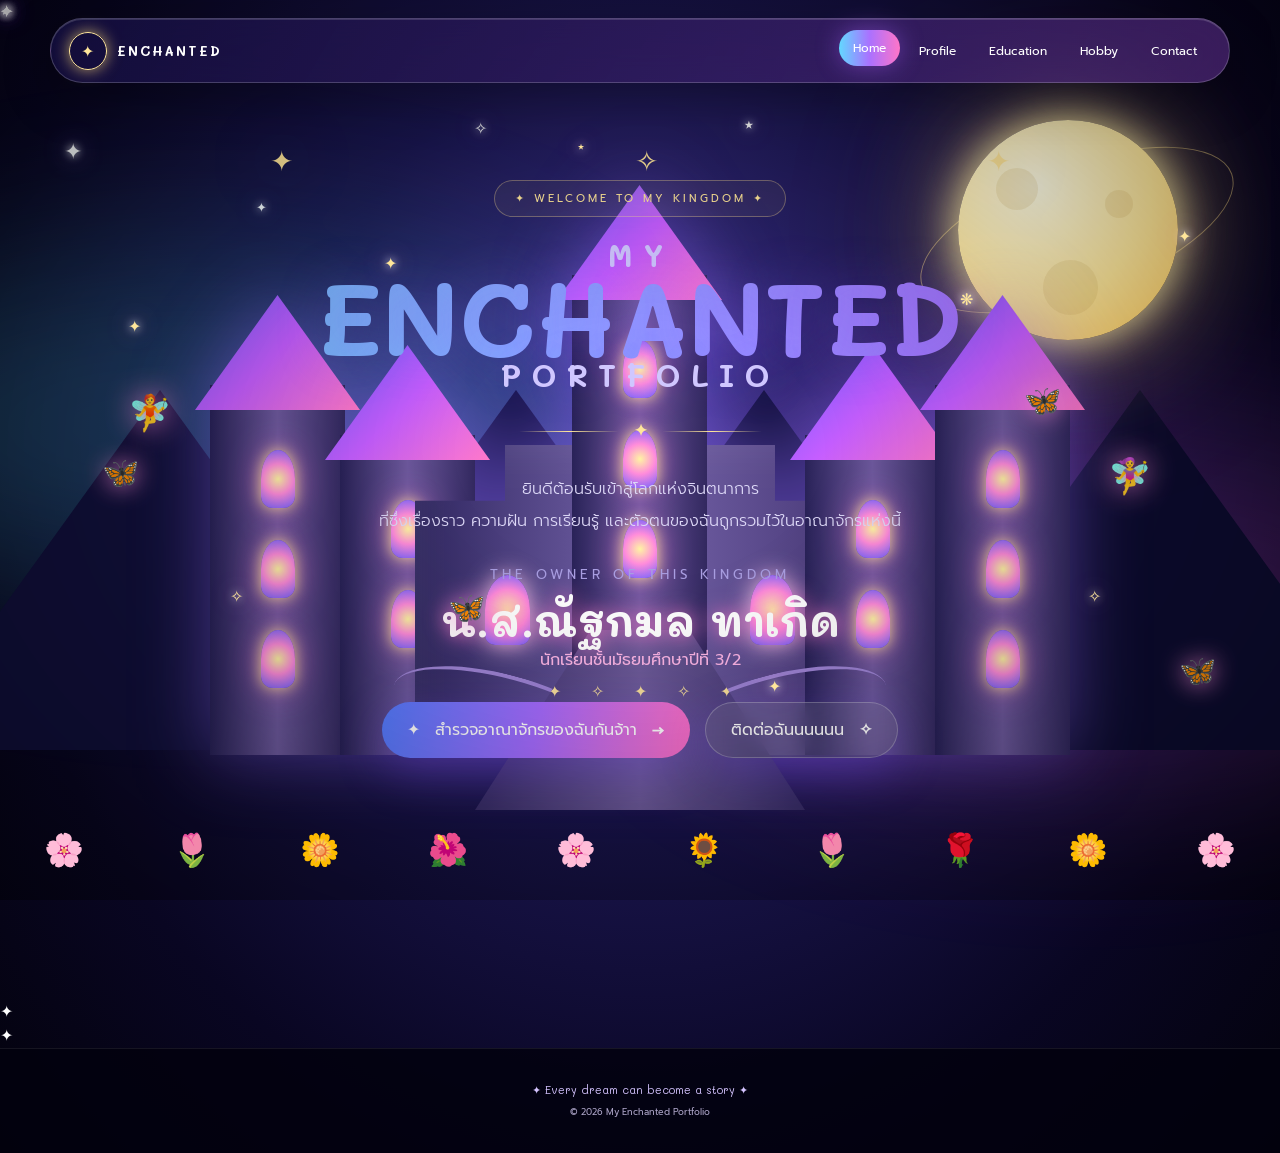
==== commit e76c30b6: "Update index.html" ====
--- a/index.html
+++ b/index.html
@@ -261,9 +261,9 @@
 
             <small>THE OWNER OF THIS KINGDOM</small>
 
-            <h2>ชื่อของฉัน</h2>
-
-            <span>นักเรียนชั้นมัธยมศึกษาปีที่ 3</span>
+            <h2>น.ส.ณัฐกมล ทาเกิด</h2>
+
+            <span>นักเรียนชั้นมัธยมศึกษาปีที่ 3/2</span>
 
         </div>
 
@@ -272,12 +272,12 @@
 
             <a href="profile.html" class="magic-btn">
                 <span>✦</span>
-                สำรวจอาณาจักรของฉัน
+                สำรวจอาณาจักรของฉันกันจ้าา
                 <b>→</b>
             </a>
 
             <a href="contact.html" class="magic-btn secondary">
-                ติดต่อฉัน
+                ติดต่อฉันนนนนน
                 <b>✧</b>
             </a>
 
--- a/style.css
+++ b/style.css
@@ -1,49 +1,25 @@
 /* =========================================================
-   ENCHANTED KINGDOM
-   FAIRY TALE STUDENT PORTFOLIO
-   HTML5 + CSS3
+   ENCHANTED KINGDOM MAX
+   MAGICAL STUDENT PORTFOLIO
 ========================================================= */
 
-
-/* =========================================================
-   ROOT
-========================================================= */
-
 :root {
 
-    --night: #08051c;
-    --night-blue: #11134d;
-
-    --blue: #4c8dff;
-    --sky: #6ed7ff;
-
-    --purple: #9b6cff;
-    --violet: #d36cff;
-
+    --night: #050313;
+    --deep: #090629;
+    --purple: #7e55d9;
+    --violet: #aa71ff;
     --pink: #ff75c8;
-    --rose: #ff9edc;
-
-    --mint: #70f0cf;
-
-    --gold: #ffe28a;
+    --blue: #62d8ff;
+    --mint: #72f0d0;
+    --gold: #ffe69a;
     --white: #ffffff;
 
-    --glass: rgba(255,255,255,.10);
-    --glass-border: rgba(255,255,255,.25);
-
-    --shadow:
-        0 20px 60px rgba(0,0,0,.35);
-
-    --magic-shadow:
-        0 0 20px rgba(140,100,255,.5),
-        0 0 60px rgba(255,100,210,.2);
-
-}
-
-
-/* =========================================================
-   RESET
-========================================================= */
+    --glass: rgba(255,255,255,.08);
+    --border: rgba(255,255,255,.18);
+
+}
+
 
 * {
     margin: 0;
@@ -51,144 +27,146 @@
     box-sizing: border-box;
 }
 
+
 html {
     scroll-behavior: smooth;
 }
 
+
 body {
 
     min-height: 100vh;
 
     overflow-x: hidden;
 
+    color: white;
+
     font-family: "Prompt", sans-serif;
 
-    color: var(--white);
-
-    background:
-        radial-gradient(
-            circle at 50% 20%,
-            #34358c 0%,
-            #171858 30%,
-            #090621 70%,
-            #04030f 100%
-        );
-}
+}
+
 
 a {
+    text-decoration: none;
     color: inherit;
-    text-decoration: none;
-}
-
-button,
-a {
-    -webkit-tap-highlight-color: transparent;
 }
 
 
 /* =========================================================
-   GLOBAL NAVIGATION
+   NAVIGATION
 ========================================================= */
 
-.magic-nav {
+.fairy-nav {
 
     position: fixed;
 
-    top: 22px;
+    top: 18px;
     left: 50%;
 
     transform: translateX(-50%);
 
-    width: min(1180px, calc(100% - 40px));
-
-    padding: 13px 20px;
+    width: min(1180px, calc(100% - 30px));
+
+    min-height: 65px;
+
+    padding: 10px 18px;
 
     display: flex;
     align-items: center;
     justify-content: space-between;
 
-    z-index: 1000;
-
-    border: 1px solid rgba(255,255,255,.2);
+    z-index: 9999;
+
+    border:
+        1px solid rgba(255,255,255,.2);
 
     border-radius: 50px;
 
     background:
         linear-gradient(
             120deg,
-            rgba(50,40,120,.75),
-            rgba(150,70,180,.28)
-        );
-
-    backdrop-filter: blur(18px);
+            rgba(20,15,65,.82),
+            rgba(100,50,150,.55)
+        );
+
+    backdrop-filter: blur(20px);
 
     box-shadow:
-        0 10px 40px rgba(0,0,0,.25),
+        0 15px 50px rgba(0,0,0,.3),
         inset 0 1px rgba(255,255,255,.15);
 
 }
 
 
-.magic-logo {
+.fairy-logo {
 
     display: flex;
+
     align-items: center;
+
     gap: 10px;
 
     font-family: "Mali", cursive;
 
-    font-weight: 700;
-
-    font-size: 15px;
-
-    letter-spacing: 1px;
-}
-
-.logo-orbit {
-
-    width: 34px;
-    height: 34px;
+    letter-spacing: 2px;
+
+}
+
+
+.fairy-logo span {
+
+    width: 38px;
+    height: 38px;
 
     display: grid;
     place-items: center;
 
-    border: 1px solid var(--gold);
+    border:
+        1px solid var(--gold);
 
     border-radius: 50%;
 
     color: var(--gold);
 
     box-shadow:
-        0 0 10px var(--gold);
-
-    animation: rotateMagic 5s linear infinite;
-}
-
-
-.magic-nav nav {
+        0 0 15px rgba(255,220,120,.7);
+
+    animation:
+        rotate 7s linear infinite;
+
+}
+
+
+.fairy-logo b {
+    font-size: 13px;
+}
+
+
+.fairy-nav nav {
 
     display: flex;
-    gap: 7px;
-}
-
-
-.magic-nav nav a {
+
+    gap: 5px;
+
+}
+
+
+.fairy-nav nav a {
 
     position: relative;
 
-    padding: 9px 15px;
+    padding: 9px 14px;
 
     border-radius: 30px;
 
-    font-size: 13px;
-
-    transition:
-        .35s ease;
-
-}
-
-
-.magic-nav nav a::before {
+    font-size: 12px;
+
+    transition: .4s;
+
+}
+
+
+.fairy-nav nav a::before {
 
     content: "";
 
@@ -200,9 +178,9 @@
 
     background:
         linear-gradient(
-            120deg,
+            90deg,
             var(--blue),
-            var(--purple),
+            var(--violet),
             var(--pink)
         );
 
@@ -210,24 +188,26 @@
 
     z-index: -1;
 
-    transition: .35s ease;
-}
-
-
-.magic-nav nav a:hover::before,
-.magic-nav nav a.active::before {
-
+    transition: .4s;
+
+}
+
+
+.fairy-nav nav a:hover::before,
+.fairy-nav nav a.active::before {
     opacity: 1;
 }
 
 
-.magic-nav nav a:hover,
-.magic-nav nav a.active {
+.fairy-nav nav a:hover,
+.fairy-nav nav a.active {
+
+    transform:
+        translateY(-3px);
 
     box-shadow:
-        0 0 18px rgba(170,100,255,.5);
-
-    transform: translateY(-2px);
+        0 0 25px rgba(170,100,255,.45);
+
 }
 
 
@@ -235,167 +215,302 @@
    STARS
 ========================================================= */
 
-.stars {
+.sky-stars {
 
     position: fixed;
 
     inset: 0;
 
+    z-index: 1;
+
     pointer-events: none;
 
-    z-index: 0;
-}
-
-.stars span {
+}
+
+
+.sky-stars i {
 
     position: absolute;
 
     color: white;
+
+    font-style: normal;
 
     text-shadow:
         0 0 8px white,
-        0 0 20px #9b8cff;
+        0 0 25px #9b7cff;
 
     animation:
         twinkle 2s ease-in-out infinite,
-        starFloat 6s ease-in-out infinite;
-}
-
-.stars span:nth-child(1) {
-    left: 8%;
+        drift 6s ease-in-out infinite;
+
+}
+
+
+.sky-stars i:nth-child(1) {
+    left: 5%;
     top: 15%;
+    font-size: 22px;
+}
+
+.sky-stars i:nth-child(2) {
+    left: 12%;
+    top: 50%;
+    animation-delay: .5s;
+}
+
+.sky-stars i:nth-child(3) {
+    left: 20%;
+    top: 22%;
+    font-size: 13px;
+    animation-delay: 1s;
+}
+
+.sky-stars i:nth-child(4) {
+    left: 28%;
+    top: 68%;
     font-size: 20px;
 }
 
-.stars span:nth-child(2) {
-    left: 18%;
-    top: 45%;
-    font-size: 12px;
-    animation-delay: .5s;
-}
-
-.stars span:nth-child(3) {
-    left: 28%;
-    top: 20%;
-    font-size: 15px;
-    animation-delay: 1s;
-}
-
-.stars span:nth-child(4) {
-    left: 42%;
+.sky-stars i:nth-child(5) {
+    left: 37%;
+    top: 13%;
+    animation-delay: 1.5s;
+}
+
+.sky-stars i:nth-child(6) {
+    left: 48%;
+    top: 38%;
+    font-size: 13px;
+}
+
+.sky-stars i:nth-child(7) {
+    left: 58%;
     top: 12%;
-    font-size: 24px;
-    animation-delay: 1.5s;
-}
-
-.stars span:nth-child(5) {
-    left: 53%;
-    top: 35%;
-    font-size: 13px;
-    animation-delay: .8s;
-}
-
-.stars span:nth-child(6) {
-    left: 67%;
-    top: 16%;
-    font-size: 18px;
-    animation-delay: 1.8s;
-}
-
-.stars span:nth-child(7) {
-    left: 76%;
-    top: 40%;
     font-size: 22px;
-    animation-delay: .2s;
-}
-
-.stars span:nth-child(8) {
+}
+
+.sky-stars i:nth-child(8) {
+    left: 68%;
+    top: 55%;
+}
+
+.sky-stars i:nth-child(9) {
+    left: 79%;
+    top: 22%;
+    font-size: 19px;
+}
+
+.sky-stars i:nth-child(10) {
     left: 90%;
-    top: 18%;
-    font-size: 14px;
-    animation-delay: 1.2s;
-}
-
-.stars span:nth-child(9) {
+    top: 48%;
+}
+
+.sky-stars i:nth-child(11) {
     left: 84%;
-    top: 55%;
-    font-size: 20px;
-}
-
-.stars span:nth-child(10) {
-    left: 10%;
-    top: 70%;
-    font-size: 16px;
-}
-
-.stars span:nth-child(11) {
-    left: 35%;
-    top: 65%;
-    font-size: 14px;
-}
-
-.stars span:nth-child(12) {
-    left: 60%;
     top: 72%;
-    font-size: 18px;
+}
+
+.sky-stars i:nth-child(12) {
+    left: 45%;
+    top: 75%;
 }
 
 
 /* =========================================================
-   MAGIC PARTICLES
+   HOME WORLD
 ========================================================= */
 
-.magic-particle {
+.home-page {
+
+    min-height: 100vh;
+
+    background:
+        radial-gradient(
+            ellipse at 50% 35%,
+            #40358e 0%,
+            #1b1650 35%,
+            #090622 72%,
+            #03020c 100%
+        );
+
+}
+
+
+.home-page::before {
+
+    content: "";
 
     position: fixed;
 
+    inset: 0;
+
+    background:
+        radial-gradient(
+            ellipse at center,
+            transparent 20%,
+            rgba(0,0,0,.35) 100%
+        );
+
+    pointer-events: none;
+
+    z-index: 50;
+
+}
+
+
+/* =========================================================
+   MOON
+========================================================= */
+
+.giant-moon {
+
+    position: absolute;
+
+    top: 120px;
+    right: 8%;
+
+    width: 220px;
+    height: 220px;
+
+    border-radius: 50%;
+
+    background:
+        radial-gradient(
+            circle at 35% 30%,
+            #fffde6,
+            #ffe89b 55%,
+            #ffc957 100%
+        );
+
+    box-shadow:
+        0 0 40px #fff0ad,
+        0 0 100px rgba(255,220,120,.55),
+        0 0 180px rgba(255,180,80,.25);
+
     z-index: 3;
 
-    color: var(--gold);
-
-    text-shadow:
-        0 0 10px var(--gold),
-        0 0 25px var(--pink);
-
-    pointer-events: none;
-
     animation:
-        particleFloat 7s ease-in-out infinite;
-}
-
-.p1 {
-    left: 12%;
-    top: 30%;
-}
-
-.p2 {
-    left: 80%;
-    top: 32%;
-    animation-delay: 1s;
-}
-
-.p3 {
-    left: 23%;
-    top: 75%;
-    animation-delay: 2s;
-}
-
-.p4 {
-    left: 70%;
-    top: 75%;
-    animation-delay: 3s;
-}
-
-.p5 {
-    left: 91%;
-    top: 70%;
-    animation-delay: 1.5s;
-}
-
-.p6 {
-    left: 5%;
-    top: 58%;
-    animation-delay: 2.5s;
+        moonFloat 5s ease-in-out infinite;
+
+}
+
+
+.giant-moon span {
+
+    position: absolute;
+
+    border-radius: 50%;
+
+    background:
+        rgba(190,145,60,.15);
+
+}
+
+
+.giant-moon span:nth-child(1) {
+
+    width: 42px;
+    height: 42px;
+
+    left: 38px;
+    top: 48px;
+
+}
+
+
+.giant-moon span:nth-child(2) {
+
+    width: 28px;
+    height: 28px;
+
+    right: 45px;
+    top: 70px;
+
+}
+
+
+.giant-moon span:nth-child(3) {
+
+    width: 55px;
+    height: 55px;
+
+    left: 85px;
+    bottom: 25px;
+
+}
+
+
+.moon-ring {
+
+    position: absolute;
+
+    width: 330px;
+    height: 130px;
+
+    right: 3%;
+    top: 165px;
+
+    border:
+        1px solid rgba(255,225,140,.5);
+
+    border-radius: 50%;
+
+    transform: rotate(-20deg);
+
+    z-index: 2;
+
+    animation:
+        rotate 15s linear infinite;
+
+}
+
+
+/* =========================================================
+   AURORA
+========================================================= */
+
+.aurora-home {
+
+    position: absolute;
+
+    width: 800px;
+    height: 350px;
+
+    border-radius: 50%;
+
+    filter: blur(90px);
+
+    opacity: .22;
+
+    z-index: 1;
+
+}
+
+
+.aurora-home-one {
+
+    left: -200px;
+    top: 250px;
+
+    background: #4fe1ff;
+
+    animation:
+        auroraMove 12s ease-in-out infinite;
+
+}
+
+
+.aurora-home-two {
+
+    right: -200px;
+    top: 430px;
+
+    background: #e45dff;
+
+    animation:
+        auroraMove2 15s ease-in-out infinite;
+
 }
 
 
@@ -403,28 +518,27 @@
    CLOUDS
 ========================================================= */
 
-.cloud {
-
-    position: fixed;
-
-    width: 260px;
+.fairy-cloud {
+
+    position: absolute;
+
+    width: 300px;
     height: 75px;
 
     border-radius: 100px;
 
     background:
-        rgba(255,255,255,.07);
+        rgba(255,255,255,.08);
 
     filter: blur(2px);
 
-    pointer-events: none;
-
-    z-index: 1;
-
-}
-
-.cloud::before,
-.cloud::after {
+    z-index: 4;
+
+}
+
+
+.fairy-cloud::before,
+.fairy-cloud::after {
 
     content: "";
 
@@ -436,240 +550,319 @@
 
 }
 
-.cloud::before {
-
-    width: 120px;
-    height: 120px;
-
-    left: 40px;
-    bottom: 10px;
-
-}
-
-.cloud::after {
+
+.fairy-cloud::before {
+
+    width: 130px;
+    height: 130px;
+
+    left: 45px;
+    bottom: 5px;
+
+}
+
+
+.fairy-cloud::after {
 
     width: 100px;
     height: 100px;
 
-    right: 35px;
+    right: 40px;
     bottom: 5px;
 
 }
 
-.cloud-one {
-
-    top: 28%;
+
+.cloud-a {
+
+    top: 32%;
+
+    left: -350px;
+
+    animation:
+        cloudMove 38s linear infinite;
+
+}
+
+
+.cloud-b {
+
+    top: 60%;
+
+    left: -450px;
+
+    transform: scale(.7);
+
+    animation:
+        cloudMove 48s linear infinite 5s;
+
+}
+
+
+.cloud-c {
+
+    top: 78%;
 
     left: -300px;
 
+    transform: scale(.5);
+
     animation:
-        cloudMove 35s linear infinite;
-}
-
-.cloud-two {
-
-    top: 55%;
-
-    left: -400px;
-
-    transform: scale(.7);
+        cloudMove 55s linear infinite 13s;
+
+}
+
+
+/* =========================================================
+   MOUNTAINS
+========================================================= */
+
+.mountains {
+
+    position: absolute;
+
+    left: 0;
+    right: 0;
+
+    bottom: 150px;
+
+    height: 330px;
+
+    z-index: 2;
+
+}
+
+
+.mountain {
+
+    position: absolute;
+
+    bottom: 0;
+
+    width: 0;
+    height: 0;
+
+    border-left:
+        260px solid transparent;
+
+    border-right:
+        260px solid transparent;
+
+    border-bottom:
+        360px solid #11103b;
+
+}
+
+
+.mountain-1 {
+    left: -100px;
+}
+
+.mountain-2 {
+    left: 20%;
+    border-bottom-color: #17154b;
+}
+
+.mountain-3 {
+    right: 20%;
+    border-bottom-color: #12103e;
+}
+
+.mountain-4 {
+    right: -120px;
+    border-bottom-color: #0d0c31;
+}
+
+
+/* =========================================================
+   WATERFALL
+========================================================= */
+
+.waterfall {
+
+    position: absolute;
+
+    bottom: 170px;
+
+    width: 35px;
+    height: 190px;
+
+    border-radius: 50%;
+
+    background:
+        linear-gradient(
+            180deg,
+            rgba(160,220,255,.1),
+            rgba(110,230,255,.8),
+            transparent
+        );
+
+    filter:
+        blur(3px);
+
+    z-index: 3;
 
     animation:
-        cloudMove 45s linear infinite 10s;
-}
-
-.cloud-three {
-
-    top: 72%;
-
-    left: -250px;
-
-    transform: scale(.5);
-
-    animation:
-        cloudMove 55s linear infinite 4s;
+        waterfallFlow 2s linear infinite;
+
+}
+
+
+.waterfall-left {
+    left: 17%;
+}
+
+.waterfall-right {
+    right: 17%;
 }
 
 
 /* =========================================================
-   MOON
+   MEGA CASTLE
 ========================================================= */
 
-.moon {
-
-    position: absolute;
-
-    width: 180px;
-    height: 180px;
-
-    top: 150px;
-    right: 12%;
-
-    border-radius: 50%;
-
-    background:
-        radial-gradient(
-            circle at 35% 30%,
-            #fffde6,
-            #fff4a8 45%,
-            #ffc85a 100%
-        );
-
-    box-shadow:
-        0 0 30px #fff4a8,
-        0 0 80px rgba(255,222,110,.5),
-        0 0 150px rgba(255,200,100,.25);
-
-    z-index: 2;
-
-    animation:
-        moonFloat 5s ease-in-out infinite;
-}
-
-
-.moon-crater {
-
-    position: absolute;
-
-    border-radius: 50%;
-
-    background: rgba(190,145,70,.18);
-}
-
-.crater-one {
-    width: 35px;
-    height: 35px;
-    left: 35px;
-    top: 40px;
-}
-
-.crater-two {
-    width: 20px;
-    height: 20px;
-    right: 40px;
-    top: 65px;
-}
-
-.crater-three {
-    width: 45px;
-    height: 45px;
-    left: 75px;
-    bottom: 25px;
-}
-
-
-/* =========================================================
-   CASTLE
-========================================================= */
-
-.castle {
+.mega-castle {
 
     position: absolute;
 
     left: 50%;
 
-    bottom: 70px;
-
-    transform: translateX(-50%);
-
-    width: 620px;
-    height: 360px;
-
-    z-index: 2;
+    bottom: 145px;
+
+    transform:
+        translateX(-50%);
+
+    width: 900px;
+    height: 500px;
+
+    z-index: 6;
 
     filter:
         drop-shadow(
-            0 0 35px rgba(120,100,255,.5)
-        );
-}
-
-
-.castle-body {
-
-    position: absolute;
+            0 0 35px rgba(150,110,255,.5)
+        );
+
+}
+
+
+/* MAIN BODY */
+
+.castle-main {
+
+    position: absolute;
+
+    left: 225px;
 
     bottom: 0;
 
-    left: 110px;
-
-    width: 400px;
-    height: 220px;
+    width: 450px;
+    height: 310px;
 
     background:
         linear-gradient(
             90deg,
-            #3b337d,
-            #6553a5,
-            #3b337d
+            #302761,
+            #7563a9,
+            #453674
         );
 
     clip-path:
         polygon(
             0 100%,
-            0 25%,
-            15% 25%,
-            15% 10%,
-            35% 10%,
-            35% 25%,
-            65% 25%,
-            65% 10%,
-            85% 10%,
-            85% 25%,
-            100% 25%,
+            0 18%,
+            20% 18%,
+            20% 0,
+            80% 0,
+            80% 18%,
+            100% 18%,
             100% 100%
         );
-}
-
-
-.tower {
+
+    box-shadow:
+        inset 0 0 50px rgba(255,255,255,.1);
+
+}
+
+
+/* CASTLE TOWERS */
+
+.castle-tower {
 
     position: absolute;
 
     bottom: 0;
 
-    width: 125px;
-    height: 300px;
+    width: 135px;
+    height: 370px;
 
     background:
         linear-gradient(
             90deg,
-            #342d72,
-            #7560af,
-            #342d72
-        );
-
-}
-
-
-.tower-left {
-    left: 25px;
-}
-
-.tower-center {
-    left: 248px;
-    height: 350px;
-}
-
-.tower-right {
-    right: 25px;
-}
-
-
-.tower-top {
-
-    position: absolute;
-
-    left: -10px;
-    top: -55px;
-
-    width: 145px;
-    height: 80px;
+            #292258,
+            #6e5a9e,
+            #32285f
+        );
+
+}
+
+
+.castle-tower-left {
+    left: 20px;
+}
+
+
+.castle-middle-left {
+    left: 150px;
+
+    height: 320px;
+}
+
+
+.castle-center-tower {
+
+    left: 382px;
+
+    height: 480px;
+
+    z-index: 3;
+
+}
+
+
+.castle-middle-right {
+
+    right: 150px;
+
+    height: 320px;
+
+}
+
+
+.castle-tower-right {
+
+    right: 20px;
+
+}
+
+
+/* ROOFS */
+
+.tower-roof {
+
+    position: absolute;
+
+    top: -90px;
+    left: -15px;
+
+    width: 165px;
+    height: 115px;
 
     background:
         linear-gradient(
             135deg,
-            #ff8de1,
-            #8e70ff
+            #6d5cff,
+            #c55eff,
+            #ff78c9
         );
 
     clip-path:
@@ -679,39 +872,120 @@
             0 100%
         );
 
-}
-
-
-.window,
-.castle-window {
-
-    position: absolute;
-
-    width: 32px;
-    height: 55px;
-
-    border-radius: 50% 50% 10px 10px;
+    box-shadow:
+        0 0 25px rgba(190,100,255,.6);
+
+}
+
+
+/* TOWER WINDOWS */
+
+.tower-window {
+
+    position: absolute;
+
+    left: 50%;
+
+    transform:
+        translateX(-50%);
+
+    width: 34px;
+    height: 58px;
+
+    border-radius:
+        50% 50% 12px 12px;
 
     background:
         radial-gradient(
             circle,
-            #fff2a5,
-            #ff9de4 45%,
-            #6958ff 100%
+            #fff4a3,
+            #ff8cdb 45%,
+            #7261ff
         );
 
     box-shadow:
-        0 0 20px #ffc7ee;
-
-}
-
-
-.tower .window {
+        0 0 15px #ffe29a,
+        0 0 35px rgba(255,100,220,.6);
+
+    animation:
+        windowGlow 3s ease-in-out infinite;
+
+}
+
+
+.tw-1 {
+    top: 65px;
+}
+
+.tw-2 {
+    top: 155px;
+    animation-delay: .7s;
+}
+
+.tw-3 {
+    top: 245px;
+    animation-delay: 1.3s;
+}
+
+
+/* BIG CENTER WINDOW */
+
+.castle-main-window {
+
+    position: absolute;
 
     left: 50%;
-    top: 70px;
-
-    transform: translateX(-50%);
+
+    top: 55px;
+
+    transform:
+        translateX(-50%);
+
+    width: 65px;
+    height: 100px;
+
+    border-radius:
+        50% 50% 10px 10px;
+
+    background:
+        radial-gradient(
+            circle,
+            #fff5a4,
+            #ff8ddd 45%,
+            #7562ff
+        );
+
+    box-shadow:
+        0 0 30px #ffe89a;
+
+}
+
+
+/* MAIN DOOR */
+
+.castle-entrance {
+
+    position: absolute;
+
+    bottom: 0;
+
+    left: 50%;
+
+    transform:
+        translateX(-50%);
+
+    width: 120px;
+    height: 170px;
+
+    border-radius:
+        65px 65px 0 0;
+
+    background:
+        #211b4d;
+
+    box-shadow:
+        inset 0 0 35px #9e70ff;
+
 }
 
 
@@ -719,167 +993,379 @@
 
     position: absolute;
 
+    inset: 10px;
+
+    border-radius:
+        55px 55px 0 0;
+
+    background:
+        linear-gradient(
+            135deg,
+            #35265f,
+            #171331
+        );
+
+}
+
+
+.castle-door::before {
+
+    content: "✦";
+
+    position: absolute;
+
+    left: 50%;
+    top: 50%;
+
+    transform:
+        translate(-50%,-50%);
+
+    color: var(--gold);
+
+    font-size: 30px;
+
+    text-shadow:
+        0 0 20px var(--gold);
+
+}
+
+
+/* SIDE WINDOWS */
+
+.castle-window {
+
+    position: absolute;
+
+    width: 45px;
+    height: 70px;
+
+    border-radius:
+        50% 50% 10px 10px;
+
+    background:
+        radial-gradient(
+            circle,
+            #fff4a2,
+            #ff8bdb,
+            #695dff
+        );
+
+    box-shadow:
+        0 0 25px #ffc8ee;
+
+}
+
+
+.big-window.left {
+
+    left: 70px;
+    top: 130px;
+
+}
+
+
+.big-window.right {
+
+    right: 70px;
+    top: 130px;
+
+}
+
+
+/* CROWN */
+
+.castle-crown {
+
+    position: absolute;
+
+    left: 50%;
+
+    top: -50px;
+
+    transform:
+        translateX(-50%);
+
+    display: flex;
+
+    gap: 25px;
+
+    color: var(--gold);
+
+    font-size: 30px;
+
+    text-shadow:
+        0 0 20px var(--gold);
+
+    animation:
+        crownGlow 2s ease-in-out infinite;
+
+}
+
+
+/* FLAGS */
+
+.castle-flag {
+
+    position: absolute;
+
+    top: -115px;
+
+    color: var(--gold);
+
+    font-size: 28px;
+
+    animation:
+        flagWave 2s ease-in-out infinite;
+
+}
+
+
+.flag-left {
+    left: 80px;
+}
+
+.flag-center {
+    left: 445px;
+}
+
+.flag-right {
+    right: 80px;
+}
+
+
+/* =========================================================
+   BRIDGE
+========================================================= */
+
+.magic-bridge {
+
+    position: absolute;
+
+    left: 50%;
+
+    bottom: 90px;
+
+    transform:
+        translateX(-50%);
+
+    width: 600px;
+
+    height: 190px;
+
+    z-index: 7;
+
+}
+
+
+.bridge-road {
+
+    position: absolute;
+
     bottom: 0;
 
     left: 50%;
 
-    transform: translateX(-50%);
-
-    width: 65px;
-    height: 110px;
-
-    border-radius:
-        50px 50px 0 0;
-
-    background:
-        #211c51;
-
-    box-shadow:
-        inset 0 0 20px #a77aff;
-}
-
-
-.window-left {
-    left: 100px;
-    top: 75px;
-}
-
-.window-right {
-    right: 100px;
-    top: 75px;
-}
-
-
-/* =========================================================
-   HOME CONTENT
-========================================================= */
-
-.home-page {
-
-    min-height: 100vh;
-
-    background:
-        radial-gradient(
-            circle at 50% 35%,
-            rgba(112,89,220,.6),
-            transparent 35%
-        ),
-        linear-gradient(
-            180deg,
-            #090620 0%,
-            #1c1859 50%,
-            #100c34 100%
-        );
-
-}
-
-
-.home-content {
-
-    position: relative;
-
-    z-index: 10;
-
-    min-height: 900px;
-
-    padding-top: 190px;
-
-    text-align: center;
-
-}
-
-
-.small-magic-text {
-
-    font-family: "Mali", cursive;
-
-    color: var(--gold);
-
-    letter-spacing: 3px;
-
-    animation:
-        textGlow 3s ease-in-out infinite;
-}
-
-
-.home-content h1 {
-
-    margin-top: 20px;
-
-    display: flex;
-    flex-direction: column;
-
-    font-family: "Mali", cursive;
-
-    font-size: clamp(48px, 8vw, 100px);
-
-    line-height: .9;
-
-    letter-spacing: 5px;
-
-    text-shadow:
-        0 0 20px rgba(255,255,255,.15),
-        0 0 60px rgba(160,100,255,.4);
-
-}
-
-
-.home-content h1 span {
-
-    font-size: .35em;
-
-    color: #c6baff;
-
-    letter-spacing: 8px;
-
-}
-
-
-.home-content h1 strong {
-
-    font-weight: 700;
+    transform:
+        translateX(-50%);
+
+    width: 330px;
+    height: 180px;
+
+    clip-path:
+        polygon(
+            35% 0,
+            65% 0,
+            100% 100%,
+            0 100%
+        );
 
     background:
         linear-gradient(
             90deg,
-            #77d9ff,
-            #d59aff,
-            #ff8cd8,
-            #ffe18a,
-            #77d9ff
+            #382d67,
+            #6f5c9b,
+            #382d67
+        );
+
+    display: flex;
+
+    justify-content: center;
+
+    gap: 30px;
+
+    padding-top: 50px;
+
+    color: var(--gold);
+
+}
+
+
+.bridge-road span {
+
+    animation:
+        bridgeLight 2s ease-in-out infinite;
+
+}
+
+
+.bridge-rail {
+
+    position: absolute;
+
+    bottom: 55px;
+
+    width: 230px;
+    height: 80px;
+
+    border-top:
+        4px solid #9f85d5;
+
+    border-radius: 50%;
+
+}
+
+
+.rail-left {
+
+    left: 50px;
+
+    transform: rotate(15deg);
+
+}
+
+
+.rail-right {
+
+    right: 50px;
+
+    transform: rotate(-15deg);
+
+}
+
+
+/* =========================================================
+   HOME TEXT
+========================================================= */
+
+.kingdom-intro {
+
+    position: relative;
+
+    z-index: 30;
+
+    min-height: 1000px;
+
+    padding-top: 180px;
+
+    text-align: center;
+
+}
+
+
+.intro-badge {
+
+    display: inline-block;
+
+    padding: 9px 20px;
+
+    border:
+        1px solid rgba(255,225,150,.35);
+
+    border-radius: 50px;
+
+    color: var(--gold);
+
+    background:
+        rgba(255,220,120,.06);
+
+    font-size: 11px;
+
+    letter-spacing: 3px;
+
+    animation:
+        badgeGlow 3s ease-in-out infinite;
+
+}
+
+
+.kingdom-intro h1 {
+
+    margin-top: 25px;
+
+    display: flex;
+
+    flex-direction: column;
+
+    font-family: "Mali", cursive;
+
+    line-height: .9;
+
+    font-size:
+        clamp(50px, 8vw, 105px);
+
+    text-shadow:
+        0 0 50px rgba(150,100,255,.3);
+
+}
+
+
+.kingdom-intro h1 span {
+
+    font-size: .3em;
+
+    letter-spacing: 10px;
+
+    color: #d0c7ff;
+
+}
+
+
+.kingdom-intro h1 strong {
+
+    background:
+        linear-gradient(
+            90deg,
+            #65dcff,
+            #a477ff,
+            #ff7ecb,
+            #ffe493,
+            #65dcff
         );
 
     background-size: 300% auto;
 
     -webkit-background-clip: text;
+
     background-clip: text;
 
     color: transparent;
 
     animation:
-        rainbowText 7s linear infinite;
-
-}
-
-
-.magic-divider {
+        rainbowText 8s linear infinite;
+
+}
+
+
+.magic-line {
 
     display: flex;
 
     justify-content: center;
+
     align-items: center;
 
     gap: 15px;
 
-    margin: 30px auto;
+    margin: 30px 0;
 
     color: var(--gold);
-}
-
-
-.magic-divider i {
-
-    width: 80px;
+
+}
+
+
+.magic-line i {
+
+    width: 100px;
     height: 1px;
 
     background:
@@ -893,9 +1379,9 @@
 }
 
 
-.home-description {
-
-    color: #ddd9ff;
+.kingdom-intro > p {
+
+    color: #ddd8f7;
 
     line-height: 2;
 
@@ -904,230 +1390,185 @@
 }
 
 
-.hero-name {
+.hero-person {
+
+    margin-top: 25px;
+
+}
+
+
+.hero-person small {
+
+    color: #a99ee1;
+
+    letter-spacing: 4px;
+
+}
+
+
+.hero-person h2 {
+
+    margin-top: 7px;
+
+    font-family: "Mali", cursive;
+
+    font-size: 42px;
+
+    color: white;
+
+    text-shadow:
+        0 0 20px #ff7ccc;
+
+}
+
+
+.hero-person span {
+
+    color: #ffb7e8;
+
+}
+
+
+.kingdom-buttons {
+
+    display: flex;
+
+    justify-content: center;
+
+    gap: 15px;
 
     margin-top: 30px;
 
 }
 
 
-.hero-name > span {
-
-    font-size: 12px;
-
-    color: #b9aaff;
-
-    letter-spacing: 4px;
-}
-
-
-.hero-name h2 {
-
-    margin-top: 5px;
-
-    font-family: "Mali", cursive;
-
-    font-size: 40px;
-
-    color: white;
-
-    text-shadow:
-        0 0 20px var(--pink);
-
-}
-
-
-.hero-name p {
-
-    color: var(--rose);
-
-}
-
-
-.portal-buttons {
+.magic-btn {
+
+    position: relative;
+
+    overflow: hidden;
 
     display: flex;
 
-    justify-content: center;
-
-    gap: 18px;
-
-    margin-top: 35px;
-
-}
-
-
-.crystal-button,
-.ghost-button {
-
-    position: relative;
-
-    overflow: hidden;
-
-    display: flex;
-
     align-items: center;
 
-    gap: 18px;
+    gap: 15px;
 
     padding: 15px 25px;
 
     border-radius: 50px;
 
-    transition: .4s ease;
-
-}
-
-
-.crystal-button {
-
     background:
         linear-gradient(
-            110deg,
+            100deg,
             #557cff,
             #a66bff,
-            #ff68c8
+            #ff70c8
         );
 
     box-shadow:
-        0 10px 35px rgba(130,80,255,.4);
-
-}
-
-
-.ghost-button {
+        0 15px 45px rgba(130,80,255,.35);
+
+    transition: .4s;
+
+}
+
+
+.magic-btn.secondary {
+
+    background:
+        rgba(255,255,255,.08);
 
     border:
-        1px solid rgba(255,255,255,.3);
-
-    background:
-        rgba(255,255,255,.07);
+        1px solid rgba(255,255,255,.25);
 
     backdrop-filter: blur(10px);
 
 }
 
 
-.crystal-button::before,
-.ghost-button::before {
+.magic-btn:hover {
+
+    transform:
+        translateY(-7px)
+        scale(1.03);
+
+    box-shadow:
+        0 20px 60px rgba(180,90,255,.45);
+
+}
+
+
+.magic-btn::after {
 
     content: "";
 
     position: absolute;
 
-    width: 80px;
-    height: 150%;
-
-    top: -25%;
-
-    left: -120px;
-
-    background:
-        rgba(255,255,255,.4);
+    top: -100%;
+    left: -80px;
+
+    width: 50px;
+    height: 300%;
 
     transform: rotate(25deg);
 
+    background:
+        rgba(255,255,255,.35);
+
     transition: .7s;
 
 }
 
 
-.crystal-button:hover::before,
-.ghost-button:hover::before {
+.magic-btn:hover::after {
 
     left: 120%;
-}
-
-
-.crystal-button:hover,
-.ghost-button:hover {
-
-    transform:
-        translateY(-6px)
-        scale(1.03);
-
-}
-
-
-.grass-layer {
-
-    position: absolute;
-
-    bottom: 0;
-
-    left: 0;
-
-    width: 100%;
-
-    height: 100px;
-
-    background:
-        linear-gradient(
-            180deg,
-            transparent,
-            #08051c
-        );
-
-    z-index: 15;
+
 }
 
 
 /* =========================================================
-   FLOWERS
+   FAIRIES
 ========================================================= */
 
-.flowers {
-
-    position: absolute;
-
-    bottom: 35px;
-
-    left: 0;
-
-    width: 100%;
-
-    z-index: 20;
-}
-
-
-.flower {
-
-    position: absolute;
+.fairy {
+
+    position: absolute;
+
+    z-index: 40;
 
     font-size: 35px;
 
+    filter:
+        drop-shadow(
+            0 0 15px #ff8de0
+        );
+
+}
+
+
+.fairy-1 {
+
+    left: 10%;
+
+    top: 43%;
+
     animation:
-        flowerSway 3s ease-in-out infinite;
-}
-
-
-.f1 {
-    left: 5%;
-}
-
-.f2 {
-    left: 18%;
-    animation-delay: .5s;
-}
-
-.f3 {
-    left: 31%;
-    animation-delay: 1s;
-}
-
-.f4 {
-    right: 30%;
-    animation-delay: 1.5s;
-}
-
-.f5 {
-    right: 15%;
-    animation-delay: .7s;
-}
-
-.f6 {
-    right: 5%;
-    animation-delay: 2s;
+        fairyFly 12s ease-in-out infinite;
+
+}
+
+
+.fairy-2 {
+
+    right: 10%;
+
+    top: 50%;
+
+    animation:
+        fairyFly2 15s ease-in-out infinite;
+
 }
 
 
@@ -1135,64 +1576,185 @@
    BUTTERFLIES
 ========================================================= */
 
-.butterfly {
-
-    position: absolute;
-
-    z-index: 25;
-
-    font-size: 35px;
+.magic-butterfly {
+
+    position: absolute;
+
+    z-index: 45;
+
+    font-size: 30px;
 
     filter:
         drop-shadow(
-            0 0 12px #ff8bdd
-        );
-
-    pointer-events: none;
-}
-
-
-.butterfly-one {
-
-    left: 12%;
-    top: 48%;
+            0 0 12px #ff8edc
+        );
+
+}
+
+
+.butterfly-a {
+    left: 8%;
+    top: 50%;
+    animation: butterflyPath 13s linear infinite;
+}
+
+.butterfly-b {
+    left: 80%;
+    top: 42%;
+    animation: butterflyPath2 15s linear infinite;
+}
+
+.butterfly-c {
+    left: 35%;
+    top: 65%;
+    animation: butterflyPath3 11s linear infinite;
+}
+
+.butterfly-d {
+    right: 5%;
+    top: 72%;
+    animation: butterflyPath4 14s linear infinite;
+}
+
+
+/* =========================================================
+   FOREGROUND GARDEN
+========================================================= */
+
+.foreground-garden {
+
+    position: absolute;
+
+    bottom: 25px;
+
+    left: 0;
+
+    width: 100%;
+
+    z-index: 60;
+
+    display: flex;
+
+    justify-content:
+        space-around;
+
+    font-size: 32px;
+
+}
+
+
+.foreground-garden span {
 
     animation:
-        butterflyFlight 12s linear infinite;
-}
-
-
-.butterfly-two {
-
-    right: 18%;
-    top: 60%;
+        flowerSway 3s ease-in-out infinite;
+
+}
+
+
+/* =========================================================
+   MAGIC DUST
+========================================================= */
+
+.magic-dust {
+
+    position: absolute;
+
+    z-index: 70;
+
+    color: var(--gold);
+
+    text-shadow:
+        0 0 10px white,
+        0 0 25px var(--pink);
 
     animation:
-        butterflyFlightTwo 15s linear infinite;
-}
-
-
-.butterfly-three {
-
+        dustFloat 6s ease-in-out infinite;
+
+}
+
+
+.dust-1 {
+    left: 10%;
+    top: 35%;
+}
+
+.dust-2 {
+    left: 18%;
+    top: 65%;
+}
+
+.dust-3 {
+    left: 30%;
+    top: 28%;
+}
+
+.dust-4 {
+    left: 75%;
+    top: 32%;
+}
+
+.dust-5 {
+    left: 85%;
+    top: 65%;
+}
+
+.dust-6 {
+    left: 60%;
+    top: 75%;
+}
+
+.dust-7 {
     left: 45%;
-    top: 20%;
-
-    font-size: 25px;
-
-    animation:
-        butterflyFlightThree 11s linear infinite;
+    top: 15%;
+}
+
+.dust-8 {
+    left: 92%;
+    top: 25%;
 }
 
 
 /* =========================================================
-   PAGE HEADINGS
+   OTHER PAGES
 ========================================================= */
 
-.page-heading {
+.profile-page,
+.education-page,
+.hobby-page,
+.contact-page {
+
+    min-height: 100vh;
+
+    background:
+        radial-gradient(
+            ellipse at center top,
+            #49368a,
+            #171343 45%,
+            #050313 100%
+        );
+
+}
+
+
+.profile-world,
+.education-world,
+.hobby-world-page,
+.contact-world {
 
     position: relative;
 
-    z-index: 5;
+    min-height: 100vh;
+
+    padding-bottom: 100px;
+
+}
+
+
+.page-title {
+
+    position: relative;
+
+    z-index: 10;
 
     text-align: center;
 
@@ -1201,45 +1763,47 @@
 }
 
 
-.page-heading > span {
+.page-title span {
 
     color: var(--gold);
 
     font-family: "Mali", cursive;
 
-    font-size: 13px;
+    font-size: 12px;
 
     letter-spacing: 5px;
 
 }
 
 
-.page-heading h1 {
+.page-title h1 {
 
     margin-top: 15px;
 
     font-family: "Mali", cursive;
 
-    font-size: clamp(48px, 7vw, 85px);
+    font-size:
+        clamp(50px, 7vw, 85px);
 
     line-height: 1;
 
 }
 
 
-.page-heading h1 em {
+.page-title h1 em {
 
     font-style: normal;
 
     background:
         linear-gradient(
             90deg,
-            #72dcff,
-            #cf8fff,
-            #ff8bdb
+            #69dcff,
+            #b274ff,
+            #ff79c9
         );
 
     -webkit-background-clip: text;
+
     background-clip: text;
 
     color: transparent;
@@ -1247,15 +1811,33 @@
 }
 
 
-.page-heading p {
+.page-title p {
+
+    margin: 25px auto;
 
     max-width: 650px;
 
-    margin: 25px auto 0;
-
-    color: #d8d3f8;
+    color: #d4d0ed;
 
     line-height: 1.9;
+
+}
+
+
+.page-title.mini {
+
+    padding-top: 0;
+
+}
+
+
+.page-title.mini h2 {
+
+    margin-top: 10px;
+
+    font-family: "Mali", cursive;
+
+    font-size: 40px;
 
 }
 
@@ -1264,32 +1846,11 @@
    PROFILE
 ========================================================= */
 
-.profile-page {
-
-    background:
-        radial-gradient(
-            circle at 50% 30%,
-            #593c94,
-            #19144b 45%,
-            #08051c 90%
-        );
-}
-
-
-.castle-room {
-
-    min-height: 100vh;
-
-    padding-bottom: 80px;
-
-}
-
-
-.magic-mirror {
+.royal-profile {
 
     position: relative;
 
-    z-index: 5;
+    z-index: 10;
 
     width: min(1050px, calc(100% - 40px));
 
@@ -1299,29 +1860,44 @@
 
     grid-template-columns: 420px 1fr;
 
-    gap: 70px;
+    gap: 80px;
 
     align-items: center;
 
 }
 
 
-.mirror-frame {
+.portrait-stage {
 
     position: relative;
 
-    padding: 18px;
+    height: 560px;
+
+    display: grid;
+
+    place-items: center;
+
+}
+
+
+.portrait-frame {
+
+    position: relative;
+
+    width: 330px;
+
+    padding: 15px;
 
     border-radius:
-        48% 48% 42% 42%;
+        48% 48% 40% 40%;
 
     background:
         linear-gradient(
             135deg,
-            #ffe596,
-            #9f6dff,
-            #ff75c9,
-            #ffe596
+            #ffe595,
+            #9c6dff,
+            #ff75c8,
+            #ffe595
         );
 
     background-size: 300% 300%;
@@ -1330,175 +1906,230 @@
         frameRainbow 8s ease infinite;
 
     box-shadow:
-        0 0 30px rgba(255,216,120,.3),
-        0 0 80px rgba(170,100,255,.25);
-
-}
-
-
-.mirror-frame::before {
-
-    content: "";
-
-    position: absolute;
-
-    inset: -12px;
-
-    border:
-        1px solid rgba(255,225,150,.5);
-
-    border-radius:
-        50%;
-
-    animation:
-        rotateMagic 20s linear infinite;
-}
-
-
-.mirror-frame img {
+        0 0 40px rgba(180,100,255,.5);
+
+}
+
+
+.portrait-frame img {
+
+    width: 100%;
 
     display: block;
-
-    width: 100%;
-
-    aspect-ratio: 4 / 5;
-
-    object-fit: cover;
 
     border-radius:
         44% 44% 38% 38%;
 
     border:
-        5px solid rgba(255,255,255,.5);
-
-}
-
-
-.mirror-info {
-
-    padding: 20px 0;
-
-}
-
-
-.gold-label {
+        4px solid rgba(255,255,255,.5);
+
+}
+
+
+.portrait-ring {
+
+    position: absolute;
+
+    border:
+        1px solid rgba(255,220,130,.5);
+
+    border-radius: 50%;
+
+}
+
+
+.ring-1 {
+
+    width: 430px;
+    height: 160px;
+
+    transform: rotate(25deg);
+
+    animation:
+        rotate 10s linear infinite;
+
+}
+
+
+.ring-2 {
+
+    width: 390px;
+    height: 150px;
+
+    transform: rotate(-35deg);
+
+    border-color: rgba(255,120,220,.5);
+
+    animation:
+        rotateReverse 8s linear infinite;
+
+}
+
+
+.ring-3 {
+
+    width: 480px;
+    height: 190px;
+
+    transform: rotate(75deg);
+
+    border-color: rgba(100,220,255,.5);
+
+    animation:
+        rotate 14s linear infinite;
+
+}
+
+
+.portrait-crown {
+
+    position: absolute;
+
+    top: 25px;
+
+    font-size: 50px;
 
     color: var(--gold);
 
-    font-size: 12px;
-
-    letter-spacing: 4px;
-}
-
-
-.mirror-info h2 {
-
-    margin: 12px 0;
+    text-shadow:
+        0 0 20px var(--gold);
+
+    z-index: 5;
+
+    animation:
+        crownGlow 2s infinite;
+
+}
+
+
+.portrait-stars {
+
+    position: absolute;
+
+    bottom: 15px;
+
+    color: var(--gold);
+
+    letter-spacing: 10px;
+
+}
+
+
+.royal-story h2 {
+
+    margin-top: 10px;
 
     font-family: "Mali", cursive;
 
-    font-size: 58px;
+    font-size: 60px;
 
     background:
         linear-gradient(
             90deg,
             white,
-            #ffb8ea,
-            #9edfff
+            #ffb9e9,
+            #8edfff
         );
 
     -webkit-background-clip: text;
+
     background-clip: text;
 
     color: transparent;
-}
-
-
-.nickname {
-
-    color: #cdbfff;
-}
-
-
-.info-runes {
+
+}
+
+
+.gold-caption {
+
+    color: var(--gold);
+
+    font-size: 10px;
+
+    letter-spacing: 4px;
+
+}
+
+
+.royal-nickname {
+
+    color: #d2c4ff;
+
+}
+
+
+.royal-stats {
 
     display: flex;
 
-    gap: 12px;
+    gap: 15px;
 
     margin: 30px 0;
-}
-
-
-.info-runes div {
-
-    min-width: 105px;
+
+}
+
+
+.royal-stats div {
+
+    min-width: 100px;
 
     padding: 15px;
 
     text-align: center;
 
     border:
-        1px solid rgba(255,255,255,.2);
+        1px solid var(--border);
 
     border-radius: 20px;
 
     background:
-        rgba(255,255,255,.07);
-
-    backdrop-filter: blur(10px);
-
-    transition: .35s;
-
-}
-
-
-.info-runes div:hover {
-
-    transform: translateY(-8px) rotate(-2deg);
-
-    border-color: var(--pink);
+        var(--glass);
+
+    backdrop-filter:
+        blur(15px);
+
+    transition: .4s;
+
+}
+
+
+.royal-stats div:hover {
+
+    transform:
+        translateY(-8px);
 
     box-shadow:
-        0 0 30px rgba(255,100,210,.2);
-}
-
-
-.info-runes span {
+        0 0 30px rgba(170,100,255,.25);
+
+}
+
+
+.royal-stats strong {
 
     display: block;
 
+    color: var(--gold);
+
+    font-size: 25px;
+
+}
+
+
+.royal-stats span {
+
     font-size: 9px;
 
-    letter-spacing: 2px;
-
-    color: #aaa2d6;
-}
-
-
-.info-runes strong {
-
-    display: block;
-
-    margin: 5px 0;
-
-    font-size: 23px;
-
-    color: var(--gold);
-}
-
-
-.info-runes small {
-
-    font-size: 10px;
-
-    color: #c8c2e9;
-}
-
-
-.about-story {
-
-    padding: 25px;
+    letter-spacing: 3px;
+
+    color: #aaa3c9;
+
+}
+
+
+.story-scroll {
+
+    padding:
+        25px;
 
     border-left:
         2px solid var(--pink);
@@ -1509,167 +2140,226 @@
             rgba(255,100,200,.08),
             transparent
         );
-}
-
-
-.about-story h3 {
+
+}
+
+
+.story-scroll h3 {
 
     font-family: "Mali", cursive;
 
-    color: #ffb8e7;
-
-    margin-bottom: 12px;
-}
-
-
-.about-story p {
-
-    margin-top: 10px;
-
-    color: #d8d2ed;
+    color: #ffb9e8;
+
+}
+
+
+.story-scroll p {
+
+    margin-top: 12px;
+
+    color: #d0cbe1;
 
     line-height: 1.9;
 
 }
 
 
+.value-world {
+
+    position: relative;
+
+    width: min(1050px, calc(100% - 40px));
+
+    margin: 60px auto;
+
+    display: grid;
+
+    grid-template-columns:
+        repeat(4,1fr);
+
+    gap: 20px;
+
+}
+
+
+.value-orb {
+
+    min-height: 230px;
+
+    padding: 25px;
+
+    text-align: center;
+
+    border:
+        1px solid var(--border);
+
+    border-radius: 40px;
+
+    background:
+        rgba(255,255,255,.06);
+
+    backdrop-filter:
+        blur(15px);
+
+    transition: .5s;
+
+    animation:
+        orbFloat 4s ease-in-out infinite;
+
+}
+
+
+.value-orb:hover {
+
+    transform:
+        translateY(-15px)
+        rotate(2deg);
+
+    box-shadow:
+        0 20px 60px rgba(120,80,255,.3);
+
+}
+
+
+.value-orb b {
+
+    display: grid;
+
+    place-items: center;
+
+    width: 75px;
+    height: 75px;
+
+    margin: auto;
+
+    border-radius: 50%;
+
+    background:
+        rgba(255,255,255,.1);
+
+    font-size: 35px;
+
+}
+
+
+.value-orb h3 {
+
+    margin-top: 15px;
+
+    font-family: "Mali", cursive;
+
+}
+
+
+.value-orb p {
+
+    margin-top: 8px;
+
+    color: #c7c2dd;
+
+    font-size: 12px;
+
+    line-height: 1.7;
+
+}
+
+
 /* =========================================================
-   CONSTELLATION
+   EDUCATION
 ========================================================= */
 
-.constellation-section {
-
-    width: min(1100px, calc(100% - 40px));
-
-    margin: 100px auto 0;
-
-}
-
-
-.section-title {
-
-    text-align: center;
-}
-
-
-.section-title span {
-
-    color: var(--gold);
-
-    letter-spacing: 4px;
-
-    font-size: 11px;
-}
-
-
-.section-title h2 {
-
-    margin-top: 10px;
-
-    font-family: "Mali", cursive;
-
-    font-size: 42px;
-}
-
-
-.constellation {
+.education-world {
+
+    background:
+        radial-gradient(
+            circle at center,
+            rgba(90,80,200,.18),
+            transparent 55%
+        );
+
+}
+
+
+.education-map {
 
     position: relative;
 
-    min-height: 420px;
-
-    margin-top: 40px;
-
-}
-
-
-.constellation::before {
-
-    content: "";
-
-    position: absolute;
-
-    top: 50%;
+    width: min(1000px, calc(100% - 40px));
+
+    height: 750px;
+
+    margin: 70px auto;
+
+}
+
+
+.cosmic-path {
+
+    position: absolute;
+
     left: 10%;
     right: 10%;
 
-    height: 1px;
+    top: 50%;
+
+    height: 3px;
 
     background:
         linear-gradient(
             90deg,
             transparent,
-            #9d86ff,
-            #ff8bd8,
+            #72ddff,
+            #a978ff,
+            #ff7ecb,
+            #ffe18a,
             transparent
         );
 
     box-shadow:
-        0 0 15px #a080ff;
-}
-
-
-.constellation-item {
-
-    position: absolute;
-
-    width: 220px;
-
-    padding: 25px;
-
-    text-align: center;
-
-    border:
-        1px solid rgba(255,255,255,.15);
-
-    border-radius: 30px;
-
-    background:
-        rgba(255,255,255,.07);
-
-    backdrop-filter: blur(12px);
-
-    transition: .5s;
-
-}
-
-
-.constellation-item:hover {
+        0 0 20px #a67cff;
 
     transform:
-        translateY(-15px)
-        scale(1.04);
-
-    background:
-        rgba(255,255,255,.12);
-
-    box-shadow:
-        0 20px 50px rgba(100,80,200,.3);
-}
-
-
-.item-a {
+        rotate(-8deg);
+
+}
+
+
+.education-star {
+
+    position: absolute;
+
+    width: 330px;
+
+}
+
+
+.star-school-one {
+
     left: 0;
-    top: 10px;
-}
-
-.item-b {
-    left: 28%;
-    bottom: 0;
-}
-
-.item-c {
-    right: 28%;
-    top: 0;
-}
-
-.item-d {
+    top: 80px;
+
+}
+
+
+.star-school-two {
+
+    left: 34%;
+    top: 350px;
+
+}
+
+
+.star-school-three {
+
     right: 0;
-    bottom: 20px;
-}
-
-
-.planet {
+    top: 90px;
+
+}
+
+
+.star-core {
+
+    position: absolute;
 
     width: 70px;
     height: 70px;
@@ -1677,412 +2367,341 @@
     display: grid;
     place-items: center;
 
-    margin: 0 auto 15px;
-
     border-radius: 50%;
 
-    background:
-        radial-gradient(
-            circle,
-            rgba(255,255,255,.2),
-            rgba(120,80,255,.2)
-        );
-
-    box-shadow:
-        0 0 30px rgba(150,100,255,.4);
-
-    font-size: 30px;
-
-    animation:
-        planetFloat 4s ease-in-out infinite;
-}
-
-
-.constellation-item h3 {
-
-    font-family: "Mali", cursive;
-
-    color: var(--rose);
-
-}
-
-
-.constellation-item p {
-
-    margin-top: 8px;
-
-    color: #c7c2e4;
-
-    font-size: 13px;
-
-}
-
-
-/* =========================================================
-   EDUCATION
-========================================================= */
-
-.education-page {
-
-    background:
-        radial-gradient(
-            circle at 50% 30%,
-            #302f86,
-            #0d0b32 65%,
-            #050416
-        );
-}
-
-
-.star-map {
-
-    min-height: 100vh;
-
-    padding-bottom: 100px;
-
-}
-
-
-.journey {
-
-    position: relative;
-
-    width: min(900px, calc(100% - 40px));
-
-    margin: 100px auto;
-
-}
-
-
-.journey-line {
-
-    position: absolute;
-
-    left: 50%;
-
-    top: 0;
-    bottom: 0;
-
-    width: 2px;
-
-    transform: translateX(-50%);
-
-    background:
-        linear-gradient(
-            180deg,
-            transparent,
-            #7be1ff,
-            #c078ff,
-            #ff8dd9,
-            transparent
-        );
-
-    box-shadow:
-        0 0 15px #9f7dff;
-}
-
-
-.star-stop {
-
-    position: relative;
-
-    width: 50%;
-
-    padding: 30px;
-
-}
-
-
-.stop-one {
-    left: 0;
-    text-align: right;
-}
-
-.stop-two {
-    left: 50%;
-}
-
-.stop-three {
-    left: 0;
-    text-align: right;
-}
-
-
-.star-node {
-
-    position: absolute;
-
-    top: 50px;
-
-    width: 55px;
-    height: 55px;
-
-    display: grid;
-    place-items: center;
-
-    border-radius: 50%;
-
-    color: #fff5a0;
-
-    background:
-        radial-gradient(
-            circle,
-            #ffe895,
-            #9b70ff
-        );
-
-    box-shadow:
-        0 0 15px #ffe895,
-        0 0 40px #a57aff;
-
-    animation:
-        nodePulse 2.5s ease-in-out infinite;
-
-    z-index: 5;
-}
-
-
-.stop-one .star-node,
-.stop-three .star-node {
-
-    right: -27px;
-}
-
-
-.stop-two .star-node {
-
-    left: -27px;
-}
-
-
-.journey-card {
-
-    display: inline-block;
-
-    width: min(350px, 100%);
-
-    padding: 30px;
-
-    text-align: left;
-
-    border:
-        1px solid rgba(255,255,255,.18);
-
-    border-radius: 30px;
-
-    background:
-        linear-gradient(
-            135deg,
-            rgba(110,80,200,.25),
-            rgba(255,100,200,.08)
-        );
-
-    backdrop-filter: blur(15px);
-
-    box-shadow:
-        0 20px 50px rgba(0,0,0,.2);
-
-    transition: .45s;
-
-}
-
-
-.journey-card:hover {
-
-    transform:
-        translateY(-8px)
-        rotate(1deg);
-
-    border-color: #c394ff;
-
-    box-shadow:
-        0 20px 60px rgba(150,100,255,.3);
-}
-
-
-.journey-card > span {
-
-    font-size: 10px;
-
-    letter-spacing: 4px;
-
-    color: var(--gold);
-}
-
-
-.journey-card h2 {
-
-    margin: 12px 0;
-
-    font-family: "Mali", cursive;
-
-    color: white;
-
-}
-
-
-.journey-card p {
-
-    color: #ffb9e8;
-
-}
-
-
-.journey-card small {
-
-    display: block;
-
-    margin-top: 12px;
-
-    line-height: 1.8;
-
-    color: #c9c4e4;
-
-}
-
-
-/* =========================================================
-   FAVORITE SUBJECT
-========================================================= */
-
-.favorite-subject {
-
-    width: min(850px, calc(100% - 40px));
-
-    margin: 120px auto 0;
-
-    display: flex;
-
-    align-items: center;
-
-    gap: 70px;
-
-    padding: 40px;
-
-    border-radius: 40px;
-
-    background:
-        linear-gradient(
-            135deg,
-            rgba(90,100,255,.15),
-            rgba(255,100,220,.1)
-        );
-
-    border:
-        1px solid rgba(255,255,255,.15);
-
-}
-
-
-.favorite-subject > div:last-child {
-
-    flex: 1;
-}
-
-
-.favorite-subject > div:last-child > span {
-
-    color: var(--gold);
-
-    font-size: 10px;
-
-    letter-spacing: 4px;
-}
-
-
-.favorite-subject h2 {
-
-    margin: 10px 0;
-
-    font-family: "Mali", cursive;
-
-    font-size: 38px;
-
-}
-
-
-.favorite-subject p {
-
-    color: #ccc6e6;
-
-    line-height: 1.8;
-
-    margin-top: 8px;
-
-}
-
-
-.subject-orbit {
-
-    position: relative;
-
-    width: 180px;
-    height: 180px;
-
-    flex-shrink: 0;
-
-    display: grid;
-    place-items: center;
-
-}
-
-
-.orbit-ring {
-
-    position: absolute;
-
-    inset: 0;
-
-    border:
-        1px solid rgba(150,130,255,.5);
-
-    border-radius: 50%;
-
-}
-
-
-.ring-one {
-
-    animation:
-        rotateMagic 8s linear infinite;
-}
-
-
-.ring-two {
-
-    inset: 20px;
-
-    border-color: rgba(255,120,210,.6);
-
-    animation:
-        rotateMagic 5s linear infinite reverse;
-}
-
-
-.subject-star {
-
-    width: 90px;
-    height: 90px;
-
-    display: grid;
-    place-items: center;
-
-    border-radius: 50%;
+    color: #fff0a0;
 
     background:
         radial-gradient(
             circle,
             #fff0a0,
-            #a277ff
+            #9e71ff
         );
 
     box-shadow:
-        0 0 30px #a778ff;
+        0 0 20px #ffe99a,
+        0 0 60px #a77aff;
+
+    font-size: 30px;
+
+    animation:
+        starPulse 2.5s infinite;
+
+}
+
+
+.star-school-one .star-core {
+    right: -35px;
+    top: 20px;
+}
+
+
+.star-school-two .star-core {
+    left: -35px;
+    top: 20px;
+}
+
+
+.star-school-three .star-core {
+    left: -35px;
+    top: 20px;
+}
+
+
+.education-scroll {
+
+    margin-top: 50px;
+
+    padding: 25px;
+
+    border:
+        1px solid var(--border);
+
+    border-radius: 30px;
+
+    background:
+        rgba(255,255,255,.07);
+
+    backdrop-filter:
+        blur(15px);
+
+    transition: .45s;
+
+}
+
+
+.education-scroll:hover {
+
+    transform:
+        translateY(-10px);
+
+    border-color:
+        #b986ff;
+
+    box-shadow:
+        0 20px 60px rgba(140,90,255,.25);
+
+}
+
+
+.education-scroll small {
+
+    color: var(--gold);
+
+    letter-spacing: 3px;
+
+}
+
+
+.education-scroll h2 {
+
+    margin: 10px 0;
+
+    font-family: "Mali", cursive;
+
+}
+
+
+.education-scroll p {
+
+    color: #ffb6e8;
+
+}
+
+
+.education-scroll span {
+
+    display: block;
+
+    margin-top: 10px;
+
+    color: #c8c3dc;
+
+    line-height: 1.7;
+
+    font-size: 12px;
+
+}
+
+
+.floating-planet {
+
+    position: absolute;
+
+    font-size: 35px;
+
+    filter:
+        drop-shadow(
+            0 0 15px #b47dff
+        );
+
+}
+
+
+.planet-one {
+    left: 10%;
+    bottom: 80px;
+    animation: planetFloat 4s infinite;
+}
+
+
+.planet-two {
+    right: 15%;
+    top: 30px;
+    animation: planetFloat 5s infinite;
+}
+
+
+.planet-three {
+    left: 52%;
+    top: 80px;
+    animation: twinkle 2s infinite;
+}
+
+
+.magic-subject {
+
+    width: min(850px, calc(100% - 40px));
+
+    margin: 50px auto;
+
+    padding: 40px;
+
+    display: flex;
+
+    align-items: center;
+
+    gap: 60px;
+
+    border:
+        1px solid var(--border);
+
+    border-radius: 40px;
+
+    background:
+        rgba(255,255,255,.06);
+
+    backdrop-filter:
+        blur(15px);
+
+}
+
+
+.subject-circle {
+
+    position: relative;
+
+    width: 180px;
+    height: 180px;
+
+    display: grid;
+    place-items: center;
+
+    flex-shrink: 0;
+
+}
+
+
+.subject-orbit {
+
+    position: absolute;
+
+    inset: 0;
+
+    border:
+        1px solid #9e80ff;
+
+    border-radius: 50%;
+
+    animation:
+        rotate 8s linear infinite;
+
+}
+
+
+.subject-icon {
+
+    width: 90px;
+    height: 90px;
+
+    display: grid;
+    place-items: center;
+
+    border-radius: 50%;
+
+    background:
+        radial-gradient(
+            circle,
+            #ffe99a,
+            #9670ff
+        );
+
+    box-shadow:
+        0 0 40px #a578ff;
 
     font-size: 40px;
 
-    animation:
-        planetFloat 3s ease-in-out infinite;
+}
+
+
+.magic-subject > div:last-child > span {
+
+    color: var(--gold);
+
+    font-size: 10px;
+
+    letter-spacing: 4px;
+
+}
+
+
+.magic-subject h2 {
+
+    margin: 10px 0;
+
+    font-family: "Mali", cursive;
+
+    font-size: 38px;
+
+}
+
+
+.magic-subject p {
+
+    color: #ccc7df;
+
+    line-height: 1.8;
+
+    margin-top: 8px;
+
+}
+
+
+.dream-banner {
+
+    width: min(800px, calc(100% - 40px));
+
+    margin: 80px auto;
+
+    padding: 35px;
+
+    display: flex;
+
+    align-items: center;
+
+    justify-content: space-between;
+
+    gap: 20px;
+
+    text-align: center;
+
+    border-radius: 40px;
+
+    background:
+        linear-gradient(
+            90deg,
+            rgba(80,180,255,.12),
+            rgba(170,90,255,.16),
+            rgba(255,100,200,.12)
+        );
+
+    border:
+        1px solid rgba(255,255,255,.15);
+
+}
+
+
+.dream-banner > span {
+
+    color: var(--gold);
+
+    font-size: 30px;
+
+}
+
+
+.dream-banner small {
+
+    color: var(--gold);
+
+    letter-spacing: 3px;
+
+}
+
+
+.dream-banner h2 {
+
+    margin: 8px;
+
+    font-family: "Mali", cursive;
+
+}
+
+
+.dream-banner p {
+
+    color: #c9c4dc;
+
 }
 
 
@@ -2094,148 +2713,206 @@
 
     background:
         radial-gradient(
-            circle at 50% 0%,
-            #5b2d7f,
-            #19134c 50%,
-            #07051c
-        );
-}
-
-
-.flower-garden {
-
-    min-height: 100vh;
-
-    padding-bottom: 120px;
-
-}
-
-
-.rainbow-glow {
-
-    position: fixed;
-
-    width: 800px;
-    height: 800px;
-
+            ellipse at 50% 20%,
+            #61398a,
+            #21154e 45%,
+            #08051d
+        );
+
+}
+
+
+.garden-stars {
+
+    position: absolute;
+
+    top: 120px;
+
+    width: 100%;
+
+    text-align: center;
+
+    color: var(--gold);
+
+    letter-spacing: 20px;
+
+    opacity: .7;
+
+    animation:
+        twinkle 3s infinite;
+
+}
+
+
+.floating-flower {
+
+    position: absolute;
+
+    z-index: 4;
+
+    font-size: 35px;
+
+    filter:
+        drop-shadow(
+            0 0 15px #ff7fd1
+        );
+
+}
+
+
+.flower-a {
+    left: 8%;
+    top: 30%;
+    animation: petalFloat 8s infinite;
+}
+
+.flower-b {
+    right: 10%;
+    top: 35%;
+    animation: petalFloat 10s infinite 1s;
+}
+
+.flower-c {
+    left: 15%;
+    top: 65%;
+    animation: petalFloat 12s infinite 2s;
+}
+
+.flower-d {
+    right: 18%;
+    top: 70%;
+    animation: petalFloat 9s infinite 3s;
+}
+
+.flower-e {
     left: 50%;
-    top: 20%;
-
-    transform: translateX(-50%);
-
-    background:
-        conic-gradient(
-            #ff79b8,
-            #ffcb70,
-            #7ff3c8,
-            #70dfff,
-            #a77bff,
-            #ff79b8
-        );
-
-    filter: blur(120px);
-
-    opacity: .15;
+    top: 80%;
+    animation: petalFloat 11s infinite 1s;
+}
+
+
+.giant-flower {
+
+    position: relative;
+
+    width: 230px;
+    height: 230px;
+
+    margin: 80px auto;
+
+}
+
+
+.petal {
+
+    position: absolute;
+
+    width: 100px;
+    height: 150px;
+
+    left: 65px;
+    top: 40px;
+
+    border-radius:
+        50% 50% 50% 10%;
+
+    background:
+        linear-gradient(
+            135deg,
+            #ff75c9,
+            #9a70ff
+        );
+
+    transform-origin:
+        50% 100%;
+
+    box-shadow:
+        0 0 25px rgba(255,110,210,.4);
+
+}
+
+
+.p-1 {
+    transform: rotate(0deg);
+}
+
+.p-2 {
+    transform: rotate(60deg);
+}
+
+.p-3 {
+    transform: rotate(120deg);
+}
+
+.p-4 {
+    transform: rotate(180deg);
+}
+
+.p-5 {
+    transform: rotate(240deg);
+}
+
+.p-6 {
+    transform: rotate(300deg);
+}
+
+
+.flower-center {
+
+    position: absolute;
+
+    left: 50%;
+    top: 50%;
+
+    transform:
+        translate(-50%,-50%);
+
+    width: 75px;
+    height: 75px;
+
+    display: grid;
+    place-items: center;
+
+    border-radius: 50%;
+
+    background:
+        radial-gradient(
+            circle,
+            #fff3a1,
+            #ffab67
+        );
+
+    color: white;
+
+    box-shadow:
+        0 0 30px #ffe395;
 
     animation:
-        rainbowRotate 15s linear infinite;
-
-    pointer-events: none;
-}
-
-
-.rainbow {
+        flowerPulse 3s infinite;
+
+}
+
+
+.hobby-meadow {
 
     position: relative;
 
-    width: 500px;
-    height: 250px;
-
-    margin: 100px auto 0;
-
-}
-
-
-.rainbow-line {
-
-    position: absolute;
-
-    left: 50%;
-
-    bottom: 0;
-
-    transform: translateX(-50%);
-
-    border-radius:
-        500px 500px 0 0;
-
-    border-style: solid;
-
-    border-bottom: 0;
-
-}
-
-
-.r1 {
-    width: 500px;
-    height: 250px;
-    border-width: 20px;
-    border-color: #ff82c8;
-}
-
-.r2 {
-    width: 440px;
-    height: 220px;
-    border-width: 20px;
-    border-color: #ffd36e;
-}
-
-.r3 {
-    width: 380px;
-    height: 190px;
-    border-width: 20px;
-    border-color: #79e5b8;
-}
-
-.r4 {
-    width: 320px;
-    height: 160px;
-    border-width: 20px;
-    border-color: #73d8ff;
-}
-
-.r5 {
-    width: 260px;
-    height: 130px;
-    border-width: 20px;
-    border-color: #a985ff;
-}
-
-
-/* =========================================================
-   HOBBY WORLD
-========================================================= */
-
-.hobby-world {
-
-    position: relative;
-
     width: min(1100px, calc(100% - 40px));
 
-    min-height: 800px;
-
-    margin: -40px auto 0;
-
-}
-
-
-.hobby-planet {
-
-    position: absolute;
-
-    width: 300px;
-
-    min-height: 210px;
+    min-height: 850px;
+
+    margin: auto;
+
+}
+
+
+.hobby-card {
+
+    position: absolute;
+
+    width: 330px;
+
+    min-height: 190px;
 
     padding: 25px;
 
@@ -2244,22 +2921,24 @@
     align-items: center;
 
     gap: 20px;
-
-    border-radius: 40px;
 
     border:
         1px solid rgba(255,255,255,.2);
 
-    backdrop-filter: blur(12px);
+    border-radius: 35px;
+
+    backdrop-filter:
+        blur(15px);
 
     transition: .5s;
 
     animation:
-        planetDrift 5s ease-in-out infinite;
-}
-
-
-.hobby-planet:hover {
+        hobbyFloat 5s ease-in-out infinite;
+
+}
+
+
+.hobby-card:hover {
 
     transform:
         scale(1.08)
@@ -2268,94 +2947,98 @@
     z-index: 20;
 
     box-shadow:
-        0 25px 80px rgba(130,80,255,.4);
-}
-
-
-.game {
+        0 25px 70px rgba(130,70,255,.35);
+
+}
+
+
+.hobby-game {
 
     left: 0;
-    top: 50px;
+    top: 0;
 
     background:
         linear-gradient(
             135deg,
-            rgba(85,120,255,.25),
-            rgba(100,80,220,.1)
-        );
-}
-
-
-.sport {
+            rgba(80,120,255,.25),
+            rgba(100,70,220,.1)
+        );
+
+}
+
+
+.hobby-sport {
 
     right: 0;
-    top: 0;
-
-    animation-delay: .7s;
+    top: 80px;
 
     background:
         linear-gradient(
             135deg,
             rgba(80,220,180,.2),
-            rgba(70,170,255,.1)
-        );
-}
-
-
-.music {
+            rgba(70,160,255,.1)
+        );
+
+    animation-delay: .8s;
+
+}
+
+
+.hobby-music {
 
     left: 34%;
-    top: 240px;
-
-    animation-delay: 1.2s;
+    top: 300px;
 
     background:
         linear-gradient(
             135deg,
-            rgba(255,110,210,.25),
-            rgba(160,90,255,.1)
-        );
-}
-
-
-.movie {
+            rgba(255,100,210,.25),
+            rgba(150,80,255,.1)
+        );
+
+    animation-delay: 1.2s;
+
+}
+
+
+.hobby-movie {
 
     left: 0;
-    top: 500px;
-
-    animation-delay: 1.8s;
+    top: 560px;
 
     background:
         linear-gradient(
             135deg,
-            rgba(255,170,100,.2),
-            rgba(255,90,160,.1)
-        );
-}
-
-
-.technology {
+            rgba(255,160,100,.22),
+            rgba(255,80,170,.1)
+        );
+
+    animation-delay: 1.7s;
+
+}
+
+
+.hobby-tech {
 
     right: 0;
-    top: 480px;
-
-    animation-delay: 2.2s;
+    top: 530px;
 
     background:
         linear-gradient(
             135deg,
             rgba(70,190,255,.2),
-            rgba(120,90,255,.1)
-        );
-}
-
-
-.camera {
+            rgba(120,80,255,.1)
+        );
+
+    animation-delay: 2s;
+
+}
+
+
+.hobby-photo {
 
     left: 35%;
-    top: 650px;
-
-    animation-delay: 2.8s;
+    top: 710px;
 
     background:
         linear-gradient(
@@ -2363,12 +3046,13 @@
             rgba(255,110,180,.2),
             rgba(255,210,100,.1)
         );
-}
-
-
-.hobby-icon {
-
-    flex-shrink: 0;
+
+    animation-delay: 2.5s;
+
+}
+
+
+.hobby-symbol {
 
     width: 75px;
     height: 75px;
@@ -2376,41 +3060,41 @@
     display: grid;
     place-items: center;
 
+    flex-shrink: 0;
+
     border-radius: 50%;
 
     background:
         rgba(255,255,255,.12);
 
-    font-size: 38px;
-
-    box-shadow:
-        inset 0 0 20px rgba(255,255,255,.1),
-        0 0 25px rgba(150,120,255,.2);
-}
-
-
-.hobby-text span {
+    font-size: 35px;
+
+}
+
+
+.hobby-card small {
 
     color: var(--gold);
 
-    font-size: 10px;
-
     letter-spacing: 3px;
-}
-
-
-.hobby-text h2 {
-
-    margin: 3px 0;
+
+    font-size: 9px;
+
+}
+
+
+.hobby-card h2 {
+
+    margin: 4px 0;
 
     font-family: "Mali", cursive;
 
 }
 
 
-.hobby-text p {
-
-    color: #d1cbe8;
+.hobby-card p {
+
+    color: #d0c9e1;
 
     font-size: 12px;
 
@@ -2419,94 +3103,54 @@
 }
 
 
-.garden-quote {
+.garden-message {
 
     width: min(800px, calc(100% - 40px));
 
-    margin: 80px auto 0;
-
-    display: flex;
-
-    justify-content: center;
-    align-items: center;
-
-    gap: 25px;
+    margin: 80px auto;
 
     text-align: center;
 
+}
+
+
+.garden-message span {
+
+    color: var(--gold);
+
+    font-size: 35px;
+
+}
+
+
+.garden-message h2 {
+
+    margin: 15px 0;
+
     font-family: "Mali", cursive;
 
-    color: #ffd6f0;
-
-    font-size: 18px;
-
-}
-
-
-.garden-quote span {
-
-    color: var(--gold);
+    color: #ffd2ef;
+
+}
+
+
+.garden-message p {
+
+    color: #c7c1db;
+
+}
+
+
+.garden-bottom {
+
+    padding: 30px;
+
+    text-align: center;
 
     font-size: 30px;
 
-}
-
-
-.floating-petal {
-
-    position: fixed;
-
-    z-index: 3;
-
-    pointer-events: none;
-
-    font-size: 30px;
-
-}
-
-
-.petal-a {
-    left: 10%;
-    top: 30%;
-    animation: petalFall 9s linear infinite;
-}
-
-.petal-b {
-    left: 80%;
-    top: 20%;
-    animation: petalFall 12s linear infinite 2s;
-}
-
-.petal-c {
-    left: 50%;
-    top: 10%;
-    animation: petalFall 10s linear infinite 4s;
-}
-
-.petal-d {
-    left: 30%;
-    top: 50%;
-    animation: petalFall 14s linear infinite 1s;
-}
-
-
-.garden-ground {
-
-    position: fixed;
-
-    bottom: 0;
-
-    width: 100%;
-    height: 70px;
-
-    background:
-        linear-gradient(
-            180deg,
-            transparent,
-            rgba(10,5,30,.9)
-        );
-
-    pointer-events: none;
+    letter-spacing: 15px;
+
 }
 
 
@@ -2519,69 +3163,84 @@
     background:
         radial-gradient(
             circle at 50% 30%,
-            #4d2c85,
-            #15103d 50%,
-            #050414
-        );
-
-}
-
-
-.aurora {
+            #53328a,
+            #17113f 55%,
+            #050313
+        );
+
+}
+
+
+.contact-stars {
+
+    position: absolute;
+
+    top: 120px;
+
+    width: 100%;
+
+    text-align: center;
+
+    color: var(--gold);
+
+    font-size: 20px;
+
+    opacity: .7;
+
+    animation:
+        twinkle 3s infinite;
+
+}
+
+
+.contact-aurora {
 
     position: fixed;
 
-    width: 700px;
-    height: 300px;
+    width: 800px;
+    height: 350px;
 
     border-radius: 50%;
 
-    filter: blur(80px);
+    filter:
+        blur(100px);
 
     opacity: .2;
 
-    pointer-events: none;
-}
-
-
-.aurora-one {
-
-    top: 20%;
-    left: -200px;
-
-    background: #4de5ff;
+}
+
+
+.aurora-a {
+
+    left: -300px;
+    top: 25%;
+
+    background: #52dcff;
 
     animation:
-        auroraMove 12s ease-in-out infinite;
-}
-
-
-.aurora-two {
-
-    top: 50%;
-    right: -200px;
-
-    background: #ff62c5;
+        auroraMove 12s infinite;
+
+}
+
+
+.aurora-b {
+
+    right: -300px;
+    top: 55%;
+
+    background: #ff67cb;
 
     animation:
-        auroraMoveTwo 14s ease-in-out infinite;
-}
-
-
-.magic-contact {
-
-    min-height: 100vh;
-
-    padding-bottom: 100px;
-
-}
-
-
-.crystal-room {
+        auroraMove2 15s infinite;
+
+}
+
+
+.portal-room {
 
     position: relative;
 
-    z-index: 5;
+    z-index: 10;
 
     width: min(1050px, calc(100% - 40px));
 
@@ -2589,20 +3248,20 @@
 
     display: grid;
 
-    grid-template-columns: 380px 1fr;
+    grid-template-columns: 400px 1fr;
+
+    gap: 80px;
 
     align-items: center;
 
-    gap: 80px;
-
-}
-
-
-.crystal-ball-area {
+}
+
+
+.crystal-stage {
 
     position: relative;
 
-    height: 430px;
+    height: 450px;
 
     display: grid;
 
@@ -2611,392 +3270,369 @@
 }
 
 
-.crystal-orbit {
-
-    position: absolute;
+.crystal {
+
+    position: relative;
+
+    width: 230px;
+    height: 230px;
+
+    display: flex;
+
+    flex-direction: column;
+
+    justify-content: center;
+
+    align-items: center;
+
+    border-radius: 50%;
+
+    background:
+        radial-gradient(
+            circle at 30% 25%,
+            rgba(255,255,255,.9),
+            rgba(160,120,255,.45) 20%,
+            rgba(55,20,110,.9) 70%
+        );
 
     border:
-        1px solid rgba(190,150,255,.6);
+        2px solid rgba(255,255,255,.5);
+
+    box-shadow:
+        inset -20px -30px 50px rgba(20,0,70,.7),
+        0 0 40px #a77dff,
+        0 0 100px rgba(255,100,220,.35);
+
+    animation:
+        crystalFloat 4s infinite;
+
+}
+
+
+.crystal-shine {
+
+    position: absolute;
+
+    width: 50px;
+    height: 50px;
+
+    left: 45px;
+    top: 40px;
 
     border-radius: 50%;
 
-}
-
-
-.orbit-a {
+    background: white;
+
+    filter:
+        blur(20px);
+
+}
+
+
+.crystal span {
+
+    color: var(--gold);
+
+    font-size: 25px;
+
+}
+
+
+.crystal strong {
+
+    font-family: "Mali", cursive;
+
+    font-size: 30px;
+
+}
+
+
+.crystal small {
+
+    color: #c5b8ff;
+
+    letter-spacing: 4px;
+
+}
+
+
+.crystal-ring {
+
+    position: absolute;
+
+    border:
+        1px solid rgba(200,160,255,.6);
+
+    border-radius: 50%;
+
+}
+
+
+.ring-a {
+
+    width: 340px;
+    height: 170px;
+
+    transform:
+        rotate(25deg);
+
+    animation:
+        rotate 8s linear infinite;
+
+}
+
+
+.ring-b {
 
     width: 300px;
     height: 150px;
 
-    transform: rotate(25deg);
+    transform:
+        rotate(-35deg);
+
+    border-color:
+        rgba(255,130,220,.5);
 
     animation:
-        rotateMagic 8s linear infinite;
-}
-
-
-.orbit-b {
-
-    width: 260px;
-    height: 130px;
-
-    transform: rotate(-35deg);
+        rotateReverse 10s linear infinite;
+
+}
+
+
+.ring-c {
+
+    width: 380px;
+    height: 190px;
+
+    transform:
+        rotate(75deg);
+
+    border-color:
+        rgba(100,220,255,.5);
 
     animation:
-        rotateMagic 10s linear infinite reverse;
-}
-
-
-.orbit-c {
-
-    width: 340px;
-    height: 180px;
-
-    transform: rotate(75deg);
-
-    border-color: rgba(255,140,220,.5);
+        rotate 13s linear infinite;
+
+}
+
+
+.crystal-stars {
+
+    position: absolute;
+
+    bottom: 25px;
+
+    color: var(--gold);
+
+    letter-spacing: 8px;
+
+}
+
+
+.contact-list {
+
+    display: flex;
+
+    flex-direction: column;
+
+    gap: 20px;
+
+}
+
+
+.contact-portal {
+
+    position: relative;
+
+    overflow: hidden;
+
+    display: flex;
+
+    align-items: center;
+
+    gap: 20px;
+
+    padding: 22px;
+
+    border:
+        1px solid var(--border);
+
+    border-radius: 30px;
+
+    background:
+        rgba(255,255,255,.07);
+
+    backdrop-filter:
+        blur(15px);
+
+    transition: .45s;
+
+}
+
+
+.contact-portal:hover {
+
+    transform:
+        translateX(12px);
+
+    border-color:
+        #c58bff;
+
+    box-shadow:
+        0 15px 60px rgba(140,80,255,.3);
+
+}
+
+
+.portal-symbol {
+
+    width: 70px;
+    height: 70px;
+
+    display: grid;
+    place-items: center;
+
+    border-radius: 20px;
+
+    background:
+        linear-gradient(
+            135deg,
+            rgba(100,150,255,.25),
+            rgba(255,100,210,.25)
+        );
+
+    font-size: 30px;
+
+}
+
+
+.contact-portal small {
+
+    color: var(--gold);
+
+    font-size: 9px;
+
+    letter-spacing: 3px;
+
+}
+
+
+.contact-portal h2 {
+
+    margin-top: 5px;
+
+    font-family: "Mali", cursive;
+
+    font-size: 17px;
+
+}
+
+
+.contact-portal > span {
+
+    margin-left: auto;
+
+    color: #d2b8ff;
+
+    font-size: 25px;
+
+}
+
+
+.contact-note {
+
+    position: relative;
+
+    z-index: 10;
+
+    width: min(700px, calc(100% - 40px));
+
+    margin: 100px auto;
+
+    padding: 50px 30px;
+
+    text-align: center;
+
+    border:
+        1px solid var(--border);
+
+    border-radius: 45px;
+
+    background:
+        linear-gradient(
+            135deg,
+            rgba(255,255,255,.09),
+            rgba(120,80,220,.12)
+        );
+
+    backdrop-filter:
+        blur(15px);
+
+}
+
+
+.note-decoration {
+
+    color: var(--gold);
+
+    font-size: 30px;
 
     animation:
-        rotateMagic 13s linear infinite;
-}
-
-
-.crystal-ball {
-
-    position: relative;
-
-    width: 230px;
-    height: 230px;
-
-    display: flex;
-
-    flex-direction: column;
-
-    align-items: center;
-    justify-content: center;
-
-    border-radius: 50%;
-
-    background:
-        radial-gradient(
-            circle at 35% 30%,
-            rgba(255,255,255,.8),
-            rgba(160,120,255,.45) 20%,
-            rgba(50,20,100,.85) 70%
-        );
-
-    border:
-        2px solid rgba(255,255,255,.5);
-
-    box-shadow:
-        inset -20px -30px 50px rgba(30,0,80,.7),
-        0 0 35px #ad82ff,
-        0 0 100px rgba(255,100,220,.35);
-
-    animation:
-        crystalFloat 4s ease-in-out infinite;
-
-}
-
-
-.crystal-glow {
-
-    position: absolute;
-
-    width: 50px;
-    height: 50px;
-
-    border-radius: 50%;
-
-    background: white;
-
-    filter: blur(20px);
-
-    opacity: .8;
-
-    top: 45px;
-    left: 55px;
-}
-
-
-.crystal-ball span {
-
-    color: var(--gold);
-
-    font-size: 25px;
-
-    animation:
-        twinkle 1.5s ease-in-out infinite;
-}
-
-
-.crystal-ball strong {
-
-    margin-top: 5px;
+        twinkle 2s infinite;
+
+}
+
+
+.contact-note h2 {
+
+    margin: 15px;
 
     font-family: "Mali", cursive;
 
-    font-size: 30px;
-
-}
-
-
-.crystal-ball small {
-
-    color: #bdb3ff;
-
-    letter-spacing: 5px;
-
-}
-
-
-.crystal-stars {
-
-    position: absolute;
-
-    bottom: 20px;
-
-    color: var(--gold);
-
-    letter-spacing: 8px;
-
-}
-
-
-.contact-portals {
-
-    display: flex;
-
-    flex-direction: column;
-
-    gap: 18px;
-
-}
-
-
-.portal {
-
-    position: relative;
-
-    overflow: hidden;
-
-    display: flex;
-
-    align-items: center;
-
-    gap: 20px;
-
-    padding: 22px;
-
-    border-radius: 25px;
-
-    border:
-        1px solid rgba(255,255,255,.18);
-
-    background:
-        rgba(255,255,255,.07);
-
-    backdrop-filter: blur(15px);
-
-    transition: .45s;
-
-}
-
-
-.portal::after {
-
-    content: "";
-
-    position: absolute;
-
-    width: 120px;
-    height: 300px;
-
-    top: -100px;
-    left: -180px;
+    font-size: 35px;
+
+}
+
+
+.contact-note p {
+
+    color: #c8c3dc;
+
+    line-height: 2;
+
+}
+
+
+.contact-note a {
+
+    display: inline-block;
+
+    margin-top: 25px;
+
+    padding: 13px 25px;
+
+    border-radius: 50px;
 
     background:
         linear-gradient(
             90deg,
-            transparent,
-            rgba(255,255,255,.25),
-            transparent
-        );
-
-    transform: rotate(25deg);
-
-    transition: .7s;
-}
-
-
-.portal:hover::after {
-
-    left: 120%;
-}
-
-
-.portal:hover {
+            #627cff,
+            #ad70ff,
+            #ff70c5
+        );
+
+    box-shadow:
+        0 10px 35px rgba(130,80,255,.3);
+
+    transition: .4s;
+
+}
+
+
+.contact-note a:hover {
 
     transform:
-        translateX(10px);
-
-    border-color: #c795ff;
-
-    box-shadow:
-        0 15px 50px rgba(130,80,255,.25);
-}
-
-
-.portal-icon {
-
-    width: 65px;
-    height: 65px;
-
-    flex-shrink: 0;
-
-    display: grid;
-    place-items: center;
-
-    border-radius: 20px;
-
-    background:
-        linear-gradient(
-            135deg,
-            rgba(110,150,255,.3),
-            rgba(255,110,210,.25)
-        );
-
-    font-size: 27px;
-
-}
-
-
-.portal span {
-
-    font-size: 9px;
-
-    letter-spacing: 3px;
-
-    color: var(--gold);
-}
-
-
-.portal h2 {
-
-    margin-top: 4px;
-
-    font-family: "Mali", cursive;
-
-    font-size: 18px;
-
-}
-
-
-.portal > b {
-
-    margin-left: auto;
-
-    color: #d6baff;
-
-    font-size: 22px;
-
-}
-
-
-.message-scroll {
-
-    position: relative;
-
-    z-index: 5;
-
-    width: min(700px, calc(100% - 40px));
-
-    margin: 80px auto;
-
-    padding: 50px;
-
-    text-align: center;
-
-    border:
-        1px solid rgba(255,255,255,.18);
-
-    border-radius: 40px;
-
-    background:
-        linear-gradient(
-            135deg,
-            rgba(255,255,255,.1),
-            rgba(120,80,220,.12)
-        );
-
-    backdrop-filter: blur(15px);
-
-}
-
-
-.message-scroll h2 {
-
-    margin-top: 15px;
-
-    font-family: "Mali", cursive;
-
-    font-size: 32px;
-
-}
-
-
-.message-scroll p {
-
-    margin: 15px 0 25px;
-
-    color: #ccc6e5;
-
-}
-
-
-.scroll-top {
-
-    display: flex;
-
-    justify-content: center;
-
-    gap: 30px;
-
-    color: var(--gold);
-
-    animation:
-        twinkle 2s ease-in-out infinite;
-}
-
-
-.return-button {
-
-    display: inline-block;
-
-    padding: 13px 25px;
-
-    border-radius: 50px;
-
-    background:
-        linear-gradient(
-            90deg,
-            #667cff,
-            #ba70ff,
-            #ff70c5
-        );
-
-    box-shadow:
-        0 10px 30px rgba(130,80,255,.3);
-
-    transition: .4s;
-}
-
-
-.return-button:hover {
-
-    transform:
-        translateY(-5px)
-        scale(1.03);
+        translateY(-6px);
 
 }
 
@@ -3009,7 +3645,7 @@
 
     position: relative;
 
-    z-index: 50;
+    z-index: 100;
 
     padding: 30px;
 
@@ -3019,21 +3655,23 @@
         1px solid rgba(255,255,255,.08);
 
     background:
-        rgba(3,2,15,.7);
-
-    color: #9f98bd;
+        rgba(3,2,15,.85);
+
+    color: #aaa2c5;
+
+    line-height: 2;
 
     font-size: 11px;
 
-    line-height: 2;
-}
-
-
-.fairy-footer p:first-child {
-
-    color: #d0bfff;
+}
+
+
+.fairy-footer p {
+
+    color: #d5c4ff;
 
     font-family: "Mali", cursive;
+
 }
 
 
@@ -3041,6 +3679,24 @@
    ANIMATIONS
 ========================================================= */
 
+@keyframes rotate {
+
+    to {
+        transform: rotate(360deg);
+    }
+
+}
+
+
+@keyframes rotateReverse {
+
+    to {
+        transform: rotate(-360deg);
+    }
+
+}
+
+
 @keyframes twinkle {
 
     0%,100% {
@@ -3050,26 +3706,343 @@
 
     50% {
         opacity: 1;
-        transform: scale(1.3);
-    }
-
-}
-
-
-@keyframes starFloat {
+        transform: scale(1.25);
+    }
+
+}
+
+
+@keyframes drift {
 
     0%,100% {
         transform: translateY(0);
     }
 
     50% {
-        transform: translateY(-15px);
-    }
-
-}
-
-
-@keyframes particleFloat {
+        transform: translateY(-18px);
+    }
+
+}
+
+
+@keyframes moonFloat {
+
+    0%,100% {
+        transform: translateY(0);
+    }
+
+    50% {
+        transform: translateY(-18px);
+    }
+
+}
+
+
+@keyframes cloudMove {
+
+    from {
+        transform:
+            translateX(0);
+    }
+
+    to {
+        transform:
+            translateX(calc(100vw + 600px));
+    }
+
+}
+
+
+@keyframes auroraMove {
+
+    0%,100% {
+        transform:
+            translate(0,0)
+            rotate(-10deg);
+    }
+
+    50% {
+        transform:
+            translate(350px,100px)
+            rotate(15deg);
+    }
+
+}
+
+
+@keyframes auroraMove2 {
+
+    0%,100% {
+        transform:
+            translate(0,0)
+            rotate(10deg);
+    }
+
+    50% {
+        transform:
+            translate(-350px,-100px)
+            rotate(-15deg);
+    }
+
+}
+
+
+@keyframes waterfallFlow {
+
+    0% {
+        opacity: .3;
+        transform:
+            translateY(-10px)
+            scaleY(.8);
+    }
+
+    50% {
+        opacity: 1;
+        transform:
+            translateY(20px)
+            scaleY(1.1);
+    }
+
+    100% {
+        opacity: .3;
+        transform:
+            translateY(50px)
+            scaleY(.8);
+    }
+
+}
+
+
+@keyframes windowGlow {
+
+    0%,100% {
+        filter: brightness(.8);
+    }
+
+    50% {
+        filter: brightness(1.5);
+    }
+
+}
+
+
+@keyframes crownGlow {
+
+    0%,100% {
+        filter:
+            drop-shadow(0 0 5px transparent);
+    }
+
+    50% {
+        filter:
+            drop-shadow(0 0 18px var(--gold));
+    }
+
+}
+
+
+@keyframes flagWave {
+
+    0%,100% {
+        transform:
+            rotate(-5deg);
+    }
+
+    50% {
+        transform:
+            rotate(7deg);
+    }
+
+}
+
+
+@keyframes bridgeLight {
+
+    0%,100% {
+        opacity: .3;
+    }
+
+    50% {
+        opacity: 1;
+        text-shadow:
+            0 0 15px var(--gold);
+    }
+
+}
+
+
+@keyframes rainbowText {
+
+    to {
+        background-position:
+            300% center;
+    }
+
+}
+
+
+@keyframes badgeGlow {
+
+    0%,100% {
+        box-shadow:
+            0 0 0 transparent;
+    }
+
+    50% {
+        box-shadow:
+            0 0 30px rgba(255,220,130,.2);
+    }
+
+}
+
+
+@keyframes fairyFly {
+
+    0% {
+        transform:
+            translate(0,0)
+            rotate(-5deg);
+    }
+
+    25% {
+        transform:
+            translate(150px,-100px)
+            rotate(8deg);
+    }
+
+    50% {
+        transform:
+            translate(300px,50px)
+            rotate(-8deg);
+    }
+
+    75% {
+        transform:
+            translate(500px,-120px)
+            rotate(5deg);
+    }
+
+    100% {
+        transform:
+            translate(800px,20px)
+            rotate(-5deg);
+    }
+
+}
+
+
+@keyframes fairyFly2 {
+
+    0% {
+        transform:
+            translate(0,0);
+    }
+
+    50% {
+        transform:
+            translate(-250px,-100px)
+            rotate(-10deg);
+    }
+
+    100% {
+        transform:
+            translate(-800px,80px)
+            rotate(10deg);
+    }
+
+}
+
+
+@keyframes butterflyPath {
+
+    0% {
+        transform:
+            translate(0,0);
+    }
+
+    25% {
+        transform:
+            translate(200px,-100px)
+            rotate(15deg);
+    }
+
+    50% {
+        transform:
+            translate(400px,80px)
+            rotate(-15deg);
+    }
+
+    75% {
+        transform:
+            translate(650px,-70px);
+    }
+
+    100% {
+        transform:
+            translate(1000px,30px);
+    }
+
+}
+
+
+@keyframes butterflyPath2 {
+
+    0% {
+        transform:
+            translate(0,0);
+    }
+
+    50% {
+        transform:
+            translate(-300px,-130px)
+            rotate(-15deg);
+    }
+
+    100% {
+        transform:
+            translate(-900px,60px);
+    }
+
+}
+
+
+@keyframes butterflyPath3 {
+
+    0%,100% {
+        transform:
+            translate(0,0);
+    }
+
+    50% {
+        transform:
+            translate(150px,-100px)
+            rotate(20deg);
+    }
+
+}
+
+
+@keyframes butterflyPath4 {
+
+    0% {
+        transform:
+            translate(0,0);
+    }
+
+    50% {
+        transform:
+            translate(-200px,-100px);
+    }
+
+    100% {
+        transform:
+            translate(-600px,20px);
+    }
+
+}
+
+
+@keyframes dustFloat {
 
     0%,100% {
         transform:
@@ -3085,7 +4058,7 @@
 
     50% {
         transform:
-            translate(-10px,-55px)
+            translate(-15px,-60px)
             rotate(180deg);
     }
 
@@ -3098,73 +4071,6 @@
 }
 
 
-@keyframes cloudMove {
-
-    from {
-        transform:
-            translateX(0)
-            scale(1);
-    }
-
-    to {
-        transform:
-            translateX(calc(100vw + 600px))
-            scale(1);
-    }
-
-}
-
-
-@keyframes moonFloat {
-
-    0%,100% {
-        transform: translateY(0);
-    }
-
-    50% {
-        transform: translateY(-15px);
-    }
-
-}
-
-
-@keyframes rotateMagic {
-
-    from {
-        transform: rotate(0deg);
-    }
-
-    to {
-        transform: rotate(360deg);
-    }
-
-}
-
-
-@keyframes textGlow {
-
-    0%,100% {
-        text-shadow: 0 0 5px transparent;
-    }
-
-    50% {
-        text-shadow:
-            0 0 10px var(--gold),
-            0 0 25px rgba(255,200,100,.4);
-    }
-
-}
-
-
-@keyframes rainbowText {
-
-    to {
-        background-position: 300% center;
-    }
-
-}
-
-
 @keyframes frameRainbow {
 
     0% {
@@ -3182,183 +4088,93 @@
 }
 
 
-@keyframes flowerSway {
+@keyframes orbFloat {
 
     0%,100% {
         transform:
-            rotate(-4deg)
             translateY(0);
     }
 
     50% {
         transform:
-            rotate(4deg)
-            translateY(-8px);
-    }
-
-}
-
-
-@keyframes butterflyFlight {
-
-    0% {
-        transform:
-            translate(0,0)
-            rotate(5deg);
-    }
-
-    25% {
-        transform:
-            translate(25vw,-100px)
-            rotate(-10deg);
-    }
-
-    50% {
-        transform:
-            translate(50vw,80px)
-            rotate(10deg);
-    }
-
-    75% {
-        transform:
-            translate(70vw,-50px)
-            rotate(-5deg);
-    }
-
-    100% {
-        transform:
-            translate(100vw,20px)
-            rotate(5deg);
-    }
-
-}
-
-
-@keyframes butterflyFlightTwo {
-
-    0% {
-        transform:
-            translate(0,0)
-            rotate(-5deg);
-    }
-
-    50% {
-        transform:
-            translate(-40vw,-120px)
-            rotate(10deg);
-    }
-
-    100% {
-        transform:
-            translate(-100vw,40px)
-            rotate(-5deg);
-    }
-
-}
-
-
-@keyframes butterflyFlightThree {
-
-    0%,100% {
-        transform:
-            translate(0,0);
-    }
-
-    50% {
-        transform:
-            translate(100px,100px)
-            rotate(25deg);
-    }
-
-}
-
-
-@keyframes planetFloat {
-
-    0%,100% {
-        transform: translateY(0);
-    }
-
-    50% {
-        transform: translateY(-12px);
-    }
-
-}
-
-
-@keyframes nodePulse {
+            translateY(-12px);
+    }
+
+}
+
+
+@keyframes starPulse {
 
     0%,100% {
         transform: scale(1);
-        box-shadow:
-            0 0 15px #ffe895,
-            0 0 40px #a57aff;
     }
 
     50% {
         transform: scale(1.15);
-        box-shadow:
-            0 0 30px #ffe895,
-            0 0 70px #a57aff;
-    }
-
-}
-
-
-@keyframes planetDrift {
+    }
+
+}
+
+
+@keyframes planetFloat {
 
     0%,100% {
-        transform: translateY(0);
+        transform:
+            translateY(0);
     }
 
     50% {
-        transform: translateY(-15px);
-    }
-
-}
-
-
-@keyframes rainbowRotate {
-
-    from {
-        transform:
-            translateX(-50%)
+        transform:
+            translateY(-20px);
+    }
+
+}
+
+
+@keyframes petalFloat {
+
+    0%,100% {
+        transform:
+            translate(0,0)
             rotate(0);
     }
 
-    to {
-        transform:
-            translateX(-50%)
-            rotate(360deg);
-    }
-
-}
-
-
-@keyframes petalFall {
-
-    0% {
-        transform:
-            translateY(-100px)
-            rotate(0);
-        opacity: 0;
-    }
-
-    15% {
-        opacity: 1;
-    }
-
     50% {
         transform:
-            translate(100px,50vh)
-            rotate(180deg);
-    }
-
-    100% {
-        transform:
-            translate(-150px,110vh)
-            rotate(360deg);
-        opacity: 0;
+            translate(40px,-50px)
+            rotate(20deg);
+    }
+
+}
+
+
+@keyframes flowerPulse {
+
+    0%,100% {
+        transform:
+            translate(-50%,-50%)
+            scale(1);
+    }
+
+    50% {
+        transform:
+            translate(-50%,-50%)
+            scale(1.12);
+    }
+
+}
+
+
+@keyframes hobbyFloat {
+
+    0%,100% {
+        transform:
+            translateY(0);
+    }
+
+    50% {
+        transform:
+            translateY(-13px);
     }
 
 }
@@ -3374,42 +4190,8 @@
 
     50% {
         transform:
-            translateY(-18px)
+            translateY(-20px)
             rotate(2deg);
-    }
-
-}
-
-
-@keyframes auroraMove {
-
-    0%,100% {
-        transform:
-            translate(0,0)
-            rotate(-10deg);
-    }
-
-    50% {
-        transform:
-            translate(300px,100px)
-            rotate(15deg);
-    }
-
-}
-
-
-@keyframes auroraMoveTwo {
-
-    0%,100% {
-        transform:
-            translate(0,0)
-            rotate(10deg);
-    }
-
-    50% {
-        transform:
-            translate(-300px,-80px)
-            rotate(-15deg);
     }
 
 }
@@ -3419,20 +4201,20 @@
    RESPONSIVE
 ========================================================= */
 
-@media (max-width: 900px) {
-
-    .magic-nav {
+@media (max-width: 950px) {
+
+    .fairy-nav {
 
         flex-direction: column;
 
-        gap: 10px;
+        gap: 8px;
 
         border-radius: 25px;
 
     }
 
 
-    .magic-nav nav {
+    .fairy-nav nav {
 
         flex-wrap: wrap;
 
@@ -3441,32 +4223,11 @@
     }
 
 
-    .magic-nav nav a {
-
-        padding: 7px 10px;
-
-        font-size: 11px;
-
-    }
-
-
-    .moon {
-
-        width: 110px;
-        height: 110px;
-
-        top: 150px;
-
-        right: 7%;
-
-    }
-
-
-    .castle {
+    .mega-castle {
 
         transform:
             translateX(-50%)
-            scale(.7);
+            scale(.72);
 
         transform-origin:
             bottom center;
@@ -3474,305 +4235,357 @@
     }
 
 
-    .home-content {
-
-        padding-top: 220px;
-
-    }
-
-
-    .magic-mirror {
+    .giant-moon {
+
+        width: 140px;
+        height: 140px;
+
+    }
+
+
+    .royal-profile {
 
         grid-template-columns: 1fr;
 
-        max-width: 550px;
-
-    }
-
-
-    .mirror-frame {
-
-        max-width: 380px;
-
-        margin: auto;
-
-    }
-
-
-    .constellation {
-
-        display: grid;
-
-        grid-template-columns: 1fr 1fr;
-
-        gap: 20px;
+        max-width: 600px;
+
+    }
+
+
+    .value-world {
+
+        grid-template-columns:
+            repeat(2,1fr);
+
+    }
+
+
+    .portal-room {
+
+        grid-template-columns: 1fr;
+
+        max-width: 650px;
+
+    }
+
+}
+
+
+@media (max-width: 700px) {
+
+    .fairy-nav {
+
+        width:
+            calc(100% - 16px);
+
+        top: 8px;
+
+        padding: 8px;
+
+    }
+
+
+    .fairy-logo b {
+
+        font-size: 10px;
+
+    }
+
+
+    .fairy-nav nav {
+
+        gap: 2px;
+
+    }
+
+
+    .fairy-nav nav a {
+
+        padding:
+            6px 7px;
+
+        font-size: 9px;
+
+    }
+
+
+    .kingdom-intro {
+
+        padding-top: 190px;
+
+    }
+
+
+    .kingdom-intro h1 {
+
+        font-size: 50px;
+
+    }
+
+
+    .kingdom-buttons {
+
+        flex-direction: column;
+
+        align-items: center;
+
+    }
+
+
+    .magic-btn {
+
+        width: 240px;
+
+        justify-content: center;
+
+    }
+
+
+    .mega-castle {
+
+        transform:
+            translateX(-50%)
+            scale(.43);
+
+        bottom: 120px;
+
+    }
+
+
+    .magic-bridge {
+
+        transform:
+            translateX(-50%)
+            scale(.55);
+
+        transform-origin:
+            bottom center;
+
+    }
+
+
+    .giant-moon {
+
+        top: 135px;
+
+        right: 5%;
+
+        width: 100px;
+        height: 100px;
+
+    }
+
+
+    .moon-ring {
+
+        width: 160px;
+        height: 70px;
+
+        top: 150px;
+
+    }
+
+
+    .page-title {
+
+        padding-top: 175px;
+
+        padding-left: 20px;
+        padding-right: 20px;
+
+    }
+
+
+    .page-title h1 {
+
+        font-size: 50px;
+
+    }
+
+
+    .portrait-stage {
+
+        height: 480px;
+
+    }
+
+
+    .portrait-frame {
+
+        width: 270px;
+
+    }
+
+
+    .portrait-ring.ring-1 {
+
+        width: 340px;
+        height: 130px;
+
+    }
+
+
+    .portrait-ring.ring-2 {
+
+        width: 310px;
+        height: 120px;
+
+    }
+
+
+    .portrait-ring.ring-3 {
+
+        width: 370px;
+        height: 150px;
+
+    }
+
+
+    .royal-story h2 {
+
+        font-size: 45px;
+
+    }
+
+
+    .royal-stats {
+
+        flex-wrap: wrap;
+
+    }
+
+
+    .royal-stats div {
+
+        flex: 1;
+
+    }
+
+
+    .value-world {
+
+        grid-template-columns: 1fr;
+
+    }
+
+
+    .education-map {
+
+        height: auto;
+
+        display: flex;
+
+        flex-direction: column;
+
+        gap: 30px;
+
+    }
+
+
+    .cosmic-path {
+
+        display: none;
+
+    }
+
+
+    .education-star {
+
+        position: relative;
+
+        inset: auto !important;
+
+        width: 100%;
+
+        padding-left: 25px;
+
+    }
+
+
+    .star-core {
+
+        position: relative !important;
+
+        left: auto !important;
+        right: auto !important;
+
+        margin-bottom: -20px;
+
+    }
+
+
+    .education-scroll {
+
+        margin-top: 0;
+
+    }
+
+
+    .magic-subject {
+
+        flex-direction: column;
+
+        text-align: center;
+
+    }
+
+
+    .dream-banner {
+
+        flex-direction: column;
+
+    }
+
+
+    .giant-flower {
+
+        transform:
+            scale(.8);
+
+    }
+
+
+    .hobby-meadow {
+
+        display: flex;
+
+        flex-direction: column;
+
+        gap: 25px;
 
         min-height: auto;
 
     }
 
 
-    .constellation::before {
-        display: none;
-    }
-
-
-    .constellation-item {
+    .hobby-card {
 
         position: relative;
 
         inset: auto !important;
 
-        width: auto;
-
-    }
-
-
-    .crystal-room {
-
-        grid-template-columns: 1fr;
-
-    }
-
-
-    .crystal-ball-area {
-
-        height: 350px;
-
-    }
-
-}
-
-
-@media (max-width: 700px) {
-
-    .magic-nav {
-
-        width: calc(100% - 20px);
-
-        top: 10px;
-
-    }
-
-
-    .magic-logo {
-
-        font-size: 11px;
-
-    }
-
-
-    .magic-nav nav {
-
-        gap: 2px;
-
-    }
-
-
-    .magic-nav nav a {
-
-        padding: 6px 7px;
-
-        font-size: 9px;
-
-    }
-
-
-    .home-content h1 {
-
-        font-size: 48px;
-
-    }
-
-
-    .home-description {
-
-        padding: 0 25px;
-
-        font-size: 13px;
-
-    }
-
-
-    .portal-buttons {
-
-        flex-direction: column;
-
-        align-items: center;
-
-    }
-
-
-    .crystal-button,
-    .ghost-button {
-
-        width: 220px;
-
-        justify-content: center;
-
-    }
-
-
-    .castle {
-
-        transform:
-            translateX(-50%)
-            scale(.45);
-
-        bottom: 70px;
-
-    }
-
-
-    .page-heading {
-
-        padding-top: 170px;
-
-        padding-left: 20px;
-
-        padding-right: 20px;
-
-    }
-
-
-    .page-heading h1 {
-
-        font-size: 48px;
-
-    }
-
-
-    .info-runes {
-
-        flex-wrap: wrap;
-
-    }
-
-
-    .info-runes div {
-
-        flex: 1;
-
-    }
-
-
-    .constellation {
-
-        grid-template-columns: 1fr;
-
-    }
-
-
-    .journey {
+        width: 100%;
+
+        min-height: 170px;
+
+    }
+
+
+    .garden-message {
 
         margin-top: 60px;
 
     }
 
 
-    .journey-line {
-
-        left: 20px;
-
-    }
-
-
-    .star-stop,
-    .stop-two,
-    .stop-three {
-
-        left: 0;
-
-        width: 100%;
-
-        padding-left: 65px;
-
-        text-align: left;
-
-    }
-
-
-    .stop-one .star-node,
-    .stop-three .star-node,
-    .stop-two .star-node {
-
-        left: -7px;
-
-        right: auto;
-
-    }
-
-
-    .journey-card {
-
-        width: 100%;
-
-    }
-
-
-    .favorite-subject {
-
-        flex-direction: column;
-
-        text-align: center;
-
-        gap: 25px;
-
-    }
-
-
-    .rainbow {
-
-        transform: scale(.6);
-
-        transform-origin: top center;
-
-        margin-bottom: -80px;
-
-    }
-
-
-    .hobby-world {
-
-        display: flex;
-
-        flex-direction: column;
-
-        gap: 25px;
-
-        min-height: auto;
-
-    }
-
-
-    .hobby-planet {
-
-        position: relative;
-
-        inset: auto !important;
-
-        width: 100%;
-
-        min-height: 170px;
-
-    }
-
-
-    .garden-quote {
-
-        font-size: 14px;
-
-    }
-
-
-    .crystal-room {
-
-        gap: 20px;
-
-    }
-
-
-    .crystal-ball {
+    .crystal-stage {
+
+        height: 360px;
+
+    }
+
+
+    .crystal {
 
         width: 180px;
         height: 180px;
@@ -3780,23 +4593,7 @@
     }
 
 
-    .crystal-orbit.orbit-a {
-
-        width: 240px;
-        height: 120px;
-
-    }
-
-
-    .crystal-orbit.orbit-b {
-
-        width: 210px;
-        height: 105px;
-
-    }
-
-
-    .crystal-orbit.orbit-c {
+    .ring-a {
 
         width: 260px;
         height: 130px;
@@ -3804,9 +4601,25 @@
     }
 
 
-    .message-scroll {
-
-        padding: 30px 20px;
+    .ring-b {
+
+        width: 230px;
+        height: 115px;
+
+    }
+
+
+    .ring-c {
+
+        width: 290px;
+        height: 145px;
+
+    }
+
+
+    .contact-portal h2 {
+
+        font-size: 14px;
 
     }
 
@@ -3823,12 +4636,15 @@
     *::before,
     *::after {
 
-        animation-duration: .01ms !important;
-
-        animation-iteration-count: 1 !important;
-
-        scroll-behavior: auto !important;
-
-    }
-
-}
+        animation-duration:
+            .01ms !important;
+
+        animation-iteration-count:
+            1 !important;
+
+        scroll-behavior:
+            auto !important;
+
+    }
+
+}
